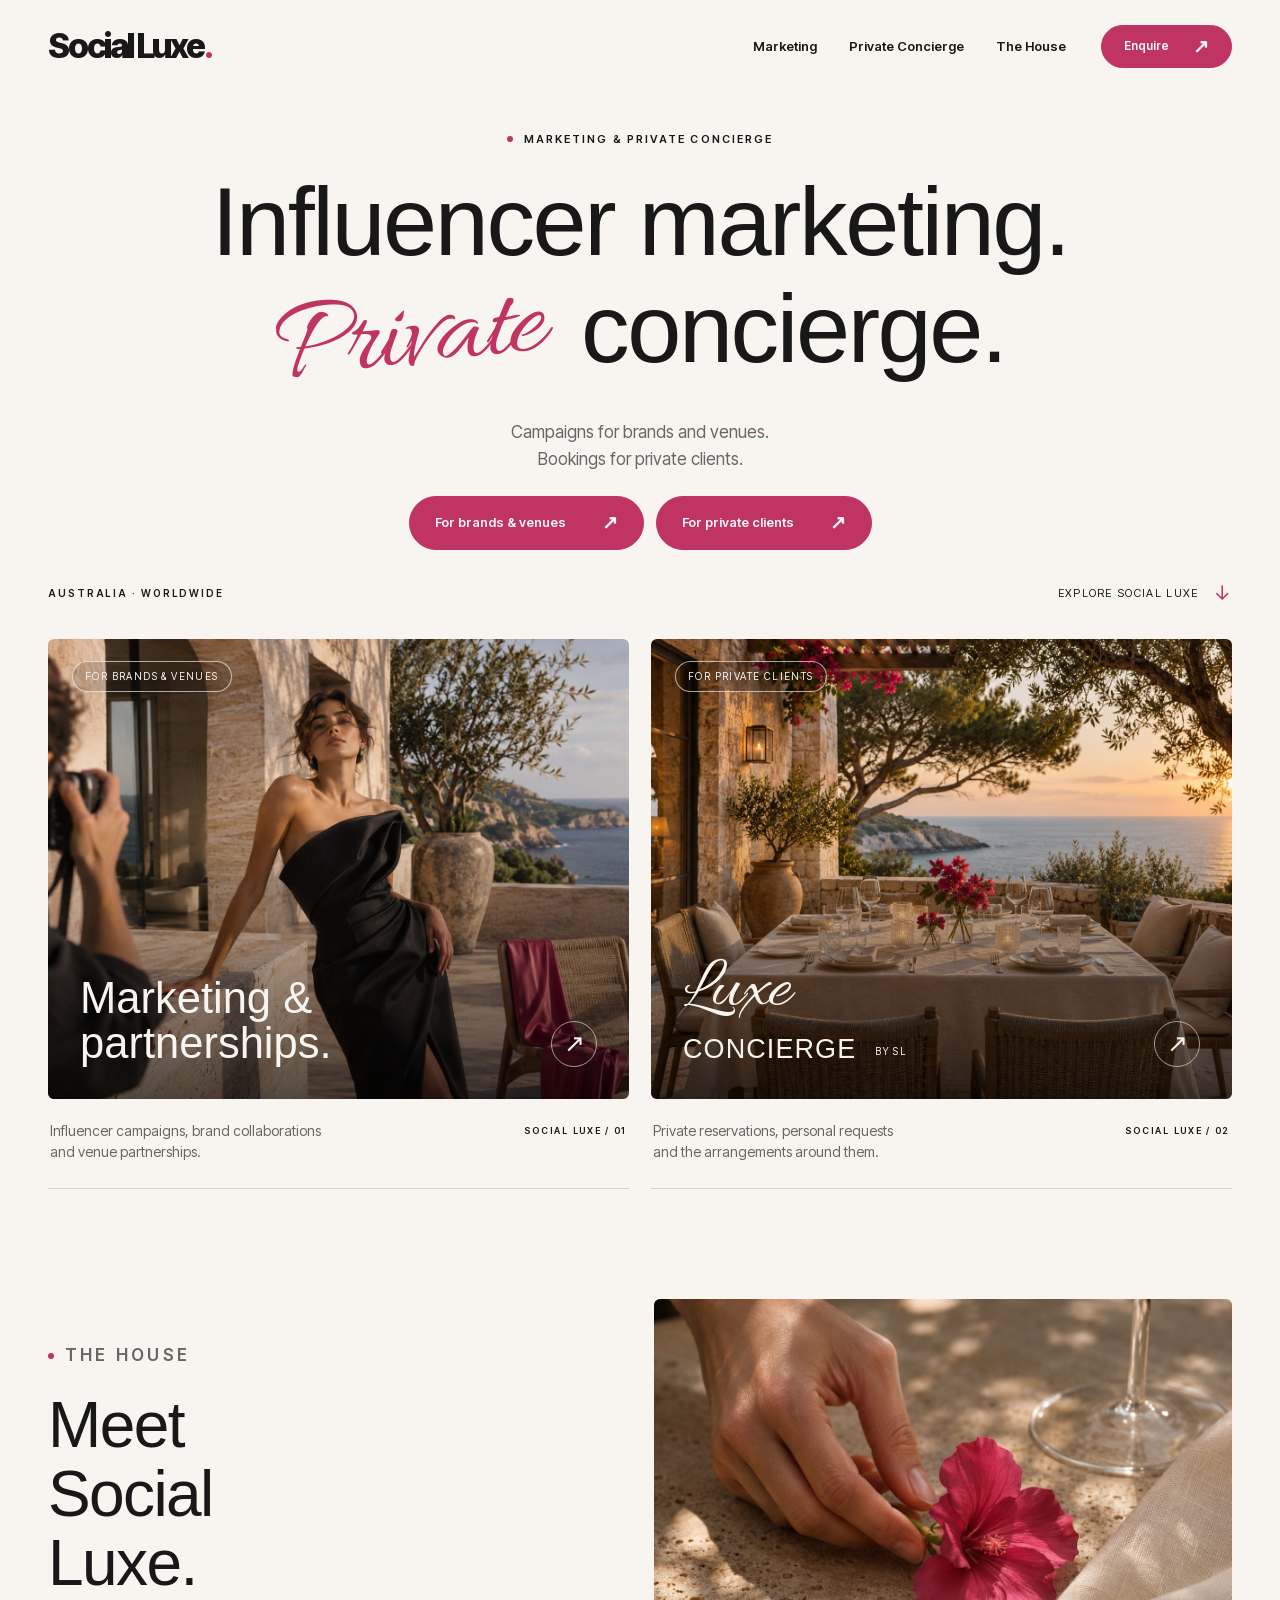
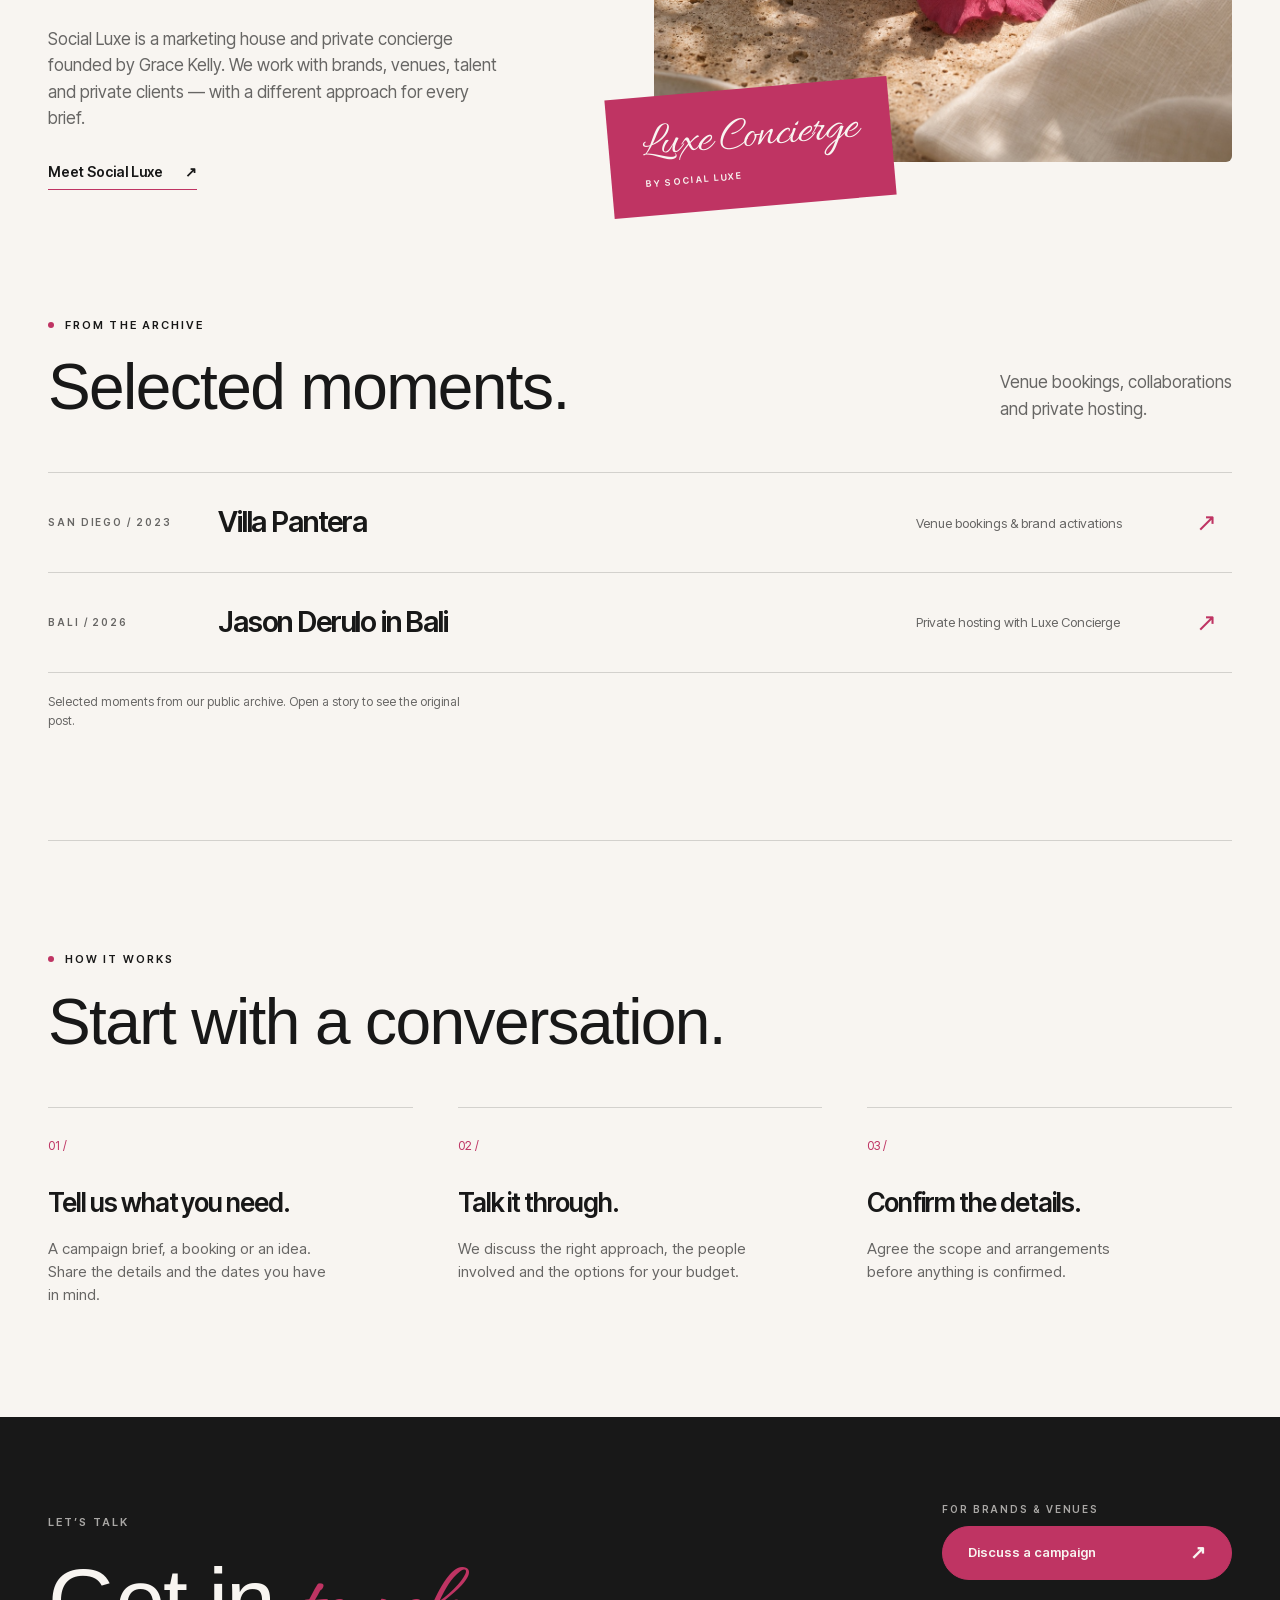
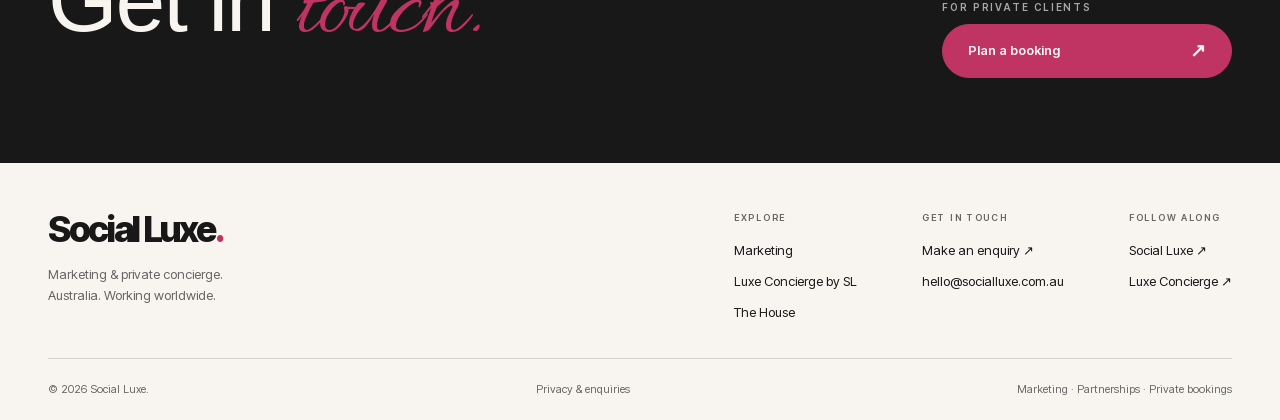
==== public/index.html @ 2615e61e "Build Social Luxe marketing and private concierge website" ====
<!doctype html>
<html lang="en"><head><meta charset="utf-8"><meta name="viewport" content="width=device-width,initial-scale=1">
<title>Social Luxe — Marketing & Private Concierge</title><meta name="description" content="Influencer marketing for brands and venues. Private bookings and personal requests with Luxe Concierge by SL.">
<meta name="robots" content="noindex,nofollow"><meta name="theme-color" content="#f8f5f1">
<meta property="og:title" content="Social Luxe — Marketing & Private Concierge"><meta property="og:description" content="Influencer marketing for brands and venues. Private bookings and personal requests with Luxe Concierge by SL."><meta property="og:type" content="website">
<link rel="icon" href="/assets/favicon.svg" type="image/svg+xml">
<link rel="preload" href="/assets/fonts/anton.woff2" as="font" type="font/woff2" crossorigin>
<link rel="preload" href="/assets/fonts/inter-tight.woff2" as="font" type="font/woff2" crossorigin>
<link rel="stylesheet" href="/styles.css"><script src="/app.js" defer></script></head>
<body class=""><a class="skip-link" href="#main">Skip to content</a>
    <header class="site-header"><div class="shell header-inner">
      <a class="brand" href="/" aria-label="Social Luxe home">Social Luxe<span class="brand-period">.</span></a>
      <nav class="desktop-nav" aria-label="Main navigation"><a class="nav-link" href="/marketing/">Marketing</a><a class="nav-link" href="/concierge/">Private Concierge</a><a class="nav-link" href="/the-house/">The House</a></nav>
      <a class="button header-action" href="/enquire/">Enquire<span class="arrow" aria-hidden="true">↗</span></a>
      <button class="menu-toggle" aria-label="Open menu" aria-controls="mobile-menu" aria-expanded="false"><span></span><span></span></button>
    </div></header>
    <div class="mobile-menu" id="mobile-menu" hidden><nav aria-label="Mobile navigation"><a class="mobile-link" href="/marketing/">Marketing</a><a class="mobile-link" href="/concierge/">Private Concierge</a><a class="mobile-link" href="/the-house/">The House</a><a class="button " href="/enquire/">Get in touch<span class="arrow" aria-hidden="true">↗</span></a></nav><p><a href="mailto:hello@socialluxe.com.au">hello@socialluxe.com.au</a></p></div><main id="main">
<section class="home-hero shell">
  <p class="eyebrow with-dot hero-enter">Marketing &amp; private concierge</p>
  <h1 class="display hero-enter"><span>Influencer marketing.</span><span><span class="script hero-script">Private</span> concierge.</span></h1>
  <p class="hero-copy hero-enter">Campaigns for brands and venues.<br>Bookings for private clients.</p>
  <div class="hero-actions hero-enter"><a class="button " href="/marketing/">For brands & venues<span class="arrow" aria-hidden="true">↗</span></a><a class="button " href="/concierge/">For private clients<span class="arrow" aria-hidden="true">↗</span></a></div>
  <div class="hero-bottom"><p class="eyebrow">Australia · Worldwide</p><a class="scroll-link" href="#our-world">Explore Social Luxe <span aria-hidden="true">↓</span></a></div>
</section>
<section class="shell service-grid" id="our-world" aria-label="Our two services">
  <article class="service-panel reveal"><a href="/marketing/" class="photo" style="display:block" aria-label="Explore marketing and partnerships">
    <img src="/assets/marketing.jpg" alt="Editorial fashion shoot with a photographer at a coastal venue" width="1536" height="1024" fetchpriority="high">
    <span class="photo-label">For brands &amp; venues</span>
    <div class="photo-caption"><h2>Marketing &amp;<br>partnerships.</h2><span class="circle-arrow" aria-hidden="true">↗</span></div>
  </a><div class="panel-info"><p>Influencer campaigns, brand collaborations<br>and venue partnerships.</p><span class="eyebrow">Social Luxe / 01</span></div></article>
  <article class="service-panel reveal delay-1"><a href="/concierge/" class="photo" style="display:block" aria-label="Explore Luxe Concierge by SL">
    <img src="/assets/concierge.jpg" alt="A private dining table overlooking the sea at sunset" width="1536" height="1024" fetchpriority="high">
    <span class="photo-label">For private clients</span>
    <div class="photo-caption"><h2 class="concierge-wordmark"><span class="script">Luxe</span><span class="wordmark-bottom">CONCIERGE <span class="by-sl">BY SL</span></span></h2><span class="circle-arrow" aria-hidden="true">↗</span></div>
  </a><div class="panel-info"><p>Private reservations, personal requests<br>and the arrangements around them.</p><span class="eyebrow">Social Luxe / 02</span></div></article>
</section>
<section class="section shell intro-grid">
  <div class="intro-copy reveal"><p class="eyebrow with-dot">The house</p><h2 class="section-title">Meet<br>Social Luxe.</h2><p>Social Luxe is a marketing house and private concierge founded by Grace Kelly. We work with brands, venues, talent and private clients — with a different approach for every brief.</p><a class="text-link" href="/the-house/">Meet Social Luxe <span aria-hidden="true">↗</span></a></div>
  <div class="detail-composition reveal delay-1"><div class="photo"><img src="/assets/detail.jpg" alt="A raspberry flower being placed on an ivory table setting" width="1254" height="1254" loading="lazy"></div><div class="detail-note" aria-label="Luxe Concierge by SL"><span class="script">Luxe Concierge</span><span class="eyebrow">by Social Luxe</span></div></div>
</section>
<section class="section shell" style="padding-top:0"><div class="section-head reveal"><div><p class="eyebrow with-dot">From the archive</p><h2 class="section-title">Selected moments.</h2></div><p>Venue bookings, collaborations<br>and private hosting.</p></div><div class="reveal"><div class="archive">
      <a class="archive-item" href="https://www.linkedin.com/posts/social-luxe_sandiego-california-locationbookings-activity-7056707686544912384-Ndfm" target="_blank" rel="noopener noreferrer"><span class="eyebrow">San Diego / 2023</span><h3>Villa Pantera</h3><span class="caption">Venue bookings &amp; brand activations</span><span class="arrow" aria-hidden="true">↗</span></a>
      <a class="archive-item" href="https://www.instagram.com/social_luxe/p/DdlFEnvEw7c/" target="_blank" rel="noopener noreferrer"><span class="eyebrow">Bali / 2026</span><h3>Jason Derulo in Bali</h3><span class="caption">Private hosting with Luxe Concierge</span><span class="arrow" aria-hidden="true">↗</span></a>
    </div><p class="archive-note">Selected moments from our public archive. Open a story to see the original post.</p></div></section>
<section class="section shell" style="border-top:1px solid var(--line)"><div class="section-head reveal"><div><p class="eyebrow with-dot">How it works</p><h2 class="section-title">Start with a conversation.</h2></div></div><div class="process-grid">
      <div class="process-item reveal"><span class="number">01 /</span><h3>Tell us what you need.</h3><p>A campaign brief, a booking or an idea. Share the details and the dates you have in mind.</p></div>
      <div class="process-item reveal delay-1"><span class="number">02 /</span><h3>Talk it through.</h3><p>We discuss the right approach, the people involved and the options for your budget.</p></div>
      <div class="process-item reveal delay-2"><span class="number">03 /</span><h3>Confirm the details.</h3><p>Agree the scope and arrangements before anything is confirmed.</p></div>
    </div></section>
<section class="contact-band"><div class="shell contact-band-inner">
      <div class="reveal"><p class="eyebrow">Let’s talk</p><h2>Get in <span class="script">touch.</span></h2></div>
      <div class="contact-options reveal"><div class="contact-option"><p class="eyebrow">For brands &amp; venues</p><a class="button " href="/enquire/?service=marketing">Discuss a campaign<span class="arrow" aria-hidden="true">↗</span></a></div><div class="contact-option"><p class="eyebrow">For private clients</p><a class="button " href="/enquire/?service=concierge">Plan a booking<span class="arrow" aria-hidden="true">↗</span></a></div></div>
    </div></section>
</main><footer class="site-footer"><div class="shell">
      <div class="footer-top"><div><a class="brand" href="/">Social Luxe<span class="brand-period">.</span></a><p class="footer-description">Marketing &amp; private concierge.<br>Australia. Working worldwide.</p></div>
      <div class="footer-nav">
        <div class="footer-column"><span class="eyebrow">Explore</span><a href="/marketing/">Marketing</a><a href="/concierge/">Luxe Concierge by SL</a><a href="/the-house/">The House</a></div>
        <div class="footer-column"><span class="eyebrow">Get in touch</span><a href="/enquire/">Make an enquiry ↗</a><a href="mailto:hello@socialluxe.com.au">hello@socialluxe.com.au</a></div>
        <div class="footer-column"><span class="eyebrow">Follow along</span><a href="https://www.instagram.com/social_luxe/" target="_blank" rel="noopener noreferrer">Social Luxe ↗</a><a href="https://www.instagram.com/luxeconciergebysl/" target="_blank" rel="noopener noreferrer">Luxe Concierge ↗</a></div>
      </div></div><div class="footer-bottom"><span>© 2026 Social Luxe.</span><a href="/privacy/">Privacy &amp; enquiries</a><span>Marketing · Partnerships · Private bookings</span></div>
    </div></footer></body></html>
---- styles.css ----
@font-face{font-family:Anton;src:url('/assets/fonts/anton.woff2') format('woff2');font-weight:400;font-display:swap}
@font-face{font-family:Allura;src:url('/assets/fonts/allura.woff2') format('woff2');font-weight:400;font-display:swap}
@font-face{font-family:'Inter Tight';src:url('/assets/fonts/inter-tight.woff2') format('woff2');font-weight:400 900;font-display:swap}
:root{--paper:#f8f5f1;--ink:#181818;--pink:#bf3463;--line:rgba(24,24,24,.16);--muted:rgba(24,24,24,.65);--ease:cubic-bezier(.22,1,.36,1);--shell:min(1320px,calc(100% - 96px))}
*{box-sizing:border-box}html{scroll-behavior:smooth;scroll-padding-top:110px}body{margin:0;background:var(--paper);color:var(--ink);font-family:'Inter Tight',Arial,sans-serif;-webkit-font-smoothing:antialiased;font-size:16px;line-height:1.55}body.menu-open{overflow:hidden}a{color:inherit;text-decoration:none}button,input,select,textarea{font:inherit}button,a,input,select,textarea{-webkit-tap-highlight-color:transparent}button{cursor:pointer;color:inherit}button,a{touch-action:manipulation}button:focus-visible,a:focus-visible,input:focus-visible,select:focus-visible,textarea:focus-visible,summary:focus-visible{outline:2px solid var(--pink);outline-offset:6px}::selection{background:var(--pink);color:var(--paper)}img{display:block;width:100%;height:auto}p,h1,h2,h3,figure{margin:0}h1,h2,h3{font-weight:400}p{max-width:60ch}a.inline-link{text-decoration:underline;text-underline-offset:4px}main{min-height:60vh}.shell{width:var(--shell);margin-inline:auto}.section{padding-block:110px}.eyebrow{font-size:11px;line-height:1.5;letter-spacing:.19em;font-weight:600;text-transform:uppercase}.eyebrow.with-dot{display:flex;align-items:center;gap:11px}.with-dot:before{content:"";width:6px;height:6px;flex:0 0 6px;border-radius:50%;background:var(--pink)}.muted{color:var(--muted)}.pink{color:var(--pink)}.script{font-family:Allura,cursive;font-weight:400;letter-spacing:-.035em;text-transform:none;line-height:1}.display{font-family:Anton,'Arial Narrow',sans-serif;font-weight:400;letter-spacing:-.025em;line-height:1.06}.section-title{font-family:Anton,'Arial Narrow',sans-serif;font-size:clamp(42px,5vw,76px);line-height:1.08;letter-spacing:-.025em}.body-large{font-size:clamp(19px,1.7vw,25px);line-height:1.45}.sr-only{position:absolute;width:1px;height:1px;padding:0;margin:-1px;overflow:hidden;clip:rect(0,0,0,0);white-space:nowrap;border:0}.skip-link{position:fixed;z-index:200;left:16px;top:-80px;background:var(--pink);color:var(--paper);padding:14px 20px}.skip-link:focus{top:12px}
.site-header{position:sticky;top:0;z-index:50;background:rgba(248,245,241,.96);border-bottom:1px solid transparent;transition:border-color .25s,background .25s;backdrop-filter:blur(16px)}.site-header.scrolled{border-color:var(--line)}.header-inner{height:92px;display:flex;align-items:center;justify-content:space-between;gap:35px}.brand{font-size:34px;line-height:1;letter-spacing:-.065em;font-weight:800;white-space:nowrap}.brand-period{color:var(--pink)}.desktop-nav{display:flex;align-items:center;gap:32px;margin-left:auto}.nav-link{font-size:13px;font-weight:600;padding-block:12px;position:relative}.nav-link:after{content:"";position:absolute;bottom:5px;left:0;width:100%;height:1px;background:var(--pink);transform:scaleX(0);transform-origin:left;transition:transform .3s var(--ease)}.nav-link:hover:after,.nav-link[aria-current="page"]:after{transform:scaleX(1)}.header-action{font-size:12px!important;min-height:42px!important;padding:11px 22px!important;gap:24px!important}.button{display:inline-flex;align-items:center;justify-content:space-between;gap:36px;min-height:54px;padding:16px 25px;border:1px solid var(--pink);border-radius:100px;background:var(--pink);color:var(--paper);font-size:13px;font-weight:600;line-height:1.2;transition:transform .25s var(--ease),background .25s,box-shadow .25s;text-align:left}.button:hover{background:var(--ink);border-color:var(--ink);transform:translateY(-2px)}.button .arrow{font-size:19px;transition:transform .25s var(--ease);line-height:1}.button:hover .arrow{transform:translate(2px,-2px)}.button-outline{border-color:var(--line);background:transparent;color:var(--ink)}.button-outline:hover{background:var(--ink);color:var(--paper)}.text-link{display:inline-flex;align-items:center;gap:22px;font-size:14px;font-weight:600;padding-bottom:6px;border-bottom:1px solid var(--pink);transition:gap .25s var(--ease),color .25s}.text-link:hover{gap:30px;color:var(--pink)}.menu-toggle{display:none;background:none;border:0;min-height:44px;min-width:44px;align-items:center;justify-content:center;flex-direction:column;gap:5px}.menu-toggle span{width:21px;height:1px;background:currentColor;transition:transform .25s}.menu-toggle[aria-expanded="true"] span:first-child{transform:translateY(3px) rotate(45deg)}.menu-toggle[aria-expanded="true"] span:last-child{transform:translateY(-3px) rotate(-45deg)}.mobile-menu{position:fixed;inset:76px 0 0;z-index:45;background:var(--paper);padding:45px 28px;overflow:auto}.mobile-menu[hidden]{display:none}.mobile-menu nav{display:flex;flex-direction:column;gap:24px}.mobile-menu .mobile-link{font-family:Anton,sans-serif;font-size:40px;line-height:1.1}.mobile-menu .button{margin-top:20px}.mobile-menu p{font-size:14px;margin-top:40px}
.home-hero{padding:64px 0 56px;text-align:center;position:relative}.home-hero .eyebrow{justify-content:center;margin-bottom:30px}.home-hero h1{font-size:clamp(52px,7.6vw,112px);line-height:1.1;letter-spacing:-.025em}.home-hero h1>span{display:block}.home-hero .hero-script{font-size:1.23em;color:var(--pink);display:inline-block;transform:rotate(-6deg);margin-right:.12em}.hero-copy{font-size:17px;line-height:1.6;margin:24px auto 28px;color:var(--muted)}.hero-actions{display:flex;justify-content:center;gap:12px}.hero-actions .button{min-width:210px}.hero-bottom{display:flex;justify-content:space-between;align-items:center;margin-top:46px}.hero-bottom .eyebrow{margin:0;font-size:10px}.scroll-link{display:flex;gap:14px;align-items:center;font-size:11px;letter-spacing:.12em;text-transform:uppercase}.scroll-link span{color:var(--pink);font-size:20px}
.service-grid{display:grid;grid-template-columns:1fr 1fr;gap:22px}.service-panel .photo{height:460px;position:relative;overflow:hidden;border-radius:6px}.photo img{width:100%;height:100%;object-fit:cover;transition:transform 1.15s var(--ease)}.photo:hover img{transform:scale(1.035)}.service-panel .photo:after{content:"";position:absolute;inset:40% 0 0;background:linear-gradient(transparent,rgba(0,0,0,.63));pointer-events:none}.photo-label{position:absolute;z-index:1;top:22px;left:24px;border:1px solid rgba(248,245,241,.65);border-radius:30px;padding:7px 12px;color:var(--paper);font-size:10px;letter-spacing:.14em;text-transform:uppercase;background:rgba(24,24,24,.15)}.photo-caption{position:absolute;z-index:2;bottom:32px;left:32px;right:32px;color:var(--paper);display:flex;justify-content:space-between;align-items:end;gap:10px}.photo-caption h2{font-size:clamp(32px,3.4vw,54px);line-height:1.04;font-family:Anton,sans-serif}.circle-arrow{border:1px solid rgba(248,245,241,.6);width:46px;height:46px;border-radius:50%;display:flex;align-items:center;justify-content:center;font-size:25px;flex:0 0 46px;transition:background .3s,border-color .3s}.service-panel:hover .circle-arrow{background:var(--pink);border-color:var(--pink)}.concierge-wordmark .script{font-size:72px;display:block;margin-bottom:-6px}.concierge-wordmark .wordmark-bottom{font-family:Anton,sans-serif;font-size:27px;letter-spacing:.04em;line-height:1.1}.by-sl{font-family:'Inter Tight',sans-serif;letter-spacing:.12em;font-size:10px;margin-left:10px;vertical-align:middle}.panel-info{padding:21px 2px 25px;display:flex;justify-content:space-between;gap:20px;border-bottom:1px solid var(--line);align-items:start}.panel-info p{font-size:14px;max-width:34ch;color:var(--muted)}.panel-info .eyebrow{font-size:9px;white-space:nowrap;padding-top:4px}
.section-head{display:flex;justify-content:space-between;gap:50px;align-items:end;margin-bottom:50px}.section-head .eyebrow{margin-bottom:20px}.section-head>p{font-size:17px;max-width:34ch;color:var(--muted)}.intro-grid{display:grid;grid-template-columns:.85fr 1.15fr;gap:100px;align-items:center}.intro-copy .eyebrow{margin-bottom:22px}.intro-copy .section-title{max-width:9ch}.intro-copy p{margin-top:28px;color:var(--muted);font-size:17px}.intro-copy .text-link{margin-top:30px}.detail-composition{position:relative;padding:0 0 45px 45px}.detail-composition .photo{aspect-ratio:1.25;border-radius:6px;overflow:hidden}.detail-note{position:absolute;left:0;bottom:0;background:var(--pink);color:var(--paper);padding:25px 34px;min-width:215px;transform:rotate(-5deg)}.detail-note .script{font-size:47px;display:block}.detail-note .eyebrow{display:block;font-size:9px;margin-top:8px}
.offerings{border-top:1px solid var(--line)}.offering{display:grid;grid-template-columns:50px 1fr 1fr;gap:25px;align-items:start;padding:28px 0;border-bottom:1px solid var(--line)}.offering .number{font-size:12px;color:var(--pink);padding-top:7px}.offering h3{font-size:29px;font-weight:600;letter-spacing:-.045em;line-height:1.25}.offering p{color:var(--muted);font-size:15px}.process-grid{display:grid;grid-template-columns:repeat(3,1fr);gap:45px}.process-item{padding-top:24px;border-top:1px solid var(--line)}.process-item .number{font-size:12px;color:var(--pink)}.process-item h3{margin:26px 0 14px;font-size:26px;font-weight:600;letter-spacing:-.04em}.process-item p{font-size:15px;color:var(--muted);max-width:32ch}
.archive{border-top:1px solid var(--line)}.archive-item{display:grid;grid-template-columns:140px 1fr 250px 36px;align-items:center;gap:30px;border-bottom:1px solid var(--line);padding:27px 0}.archive-item .eyebrow{font-size:10px;color:var(--muted)}.archive-item h3{font-size:29px;font-weight:600;letter-spacing:-.04em}.archive-item .caption{font-size:13px;color:var(--muted)}.archive-item .arrow{font-size:25px;color:var(--pink);transition:transform .3s}.archive-item:hover .arrow{transform:translate(3px,-3px)}.archive-item:hover h3{color:var(--pink)}.archive-note{font-size:12px;color:var(--muted);margin-top:20px}
.contact-band{background:var(--ink);color:var(--paper);padding:85px 0}.contact-band .eyebrow{color:var(--paper);opacity:.65;margin-bottom:22px}.contact-band h2{font-size:clamp(50px,7vw,104px);line-height:1.05;font-family:Anton,sans-serif;letter-spacing:-.025em}.contact-band h2 .script{font-size:1.17em;color:var(--pink)}.contact-band-inner{display:flex;justify-content:space-between;gap:60px;align-items:center}.contact-options{display:flex;flex-direction:column;gap:20px;min-width:290px}.contact-option .eyebrow{font-size:10px;margin-bottom:9px}.contact-option .button{width:100%}.contact-band .button:hover{background:var(--paper);border-color:var(--paper);color:var(--ink)}.footer-top{padding:48px 0 35px;display:flex;justify-content:space-between;gap:50px;align-items:start}.footer-top .brand{font-size:36px}.footer-description{font-size:13px;color:var(--muted);margin-top:16px}.footer-nav{display:flex;gap:65px}.footer-column{display:flex;flex-direction:column;gap:11px;font-size:13px}.footer-column a:hover{color:var(--pink)}.footer-column .eyebrow{margin-bottom:5px;font-size:9px;color:var(--muted)}.footer-bottom{display:flex;justify-content:space-between;gap:20px;padding:22px 0;border-top:1px solid var(--line);font-size:11px;color:var(--muted)}.footer-bottom a:hover{color:var(--pink)}
.page-intro{padding:76px 0 64px}.page-intro .eyebrow{margin-bottom:26px}.page-intro h1{font-size:clamp(62px,8.5vw,122px);max-width:11ch}.page-intro .script{color:var(--pink);font-size:1.15em}.page-intro-grid{display:grid;grid-template-columns:1.15fr .85fr;gap:70px;align-items:end}.page-intro-grid .body-large{font-size:22px;max-width:29ch;margin-bottom:25px}.full-photo{height:560px;overflow:hidden;border-radius:6px}.full-photo img{object-position:center}.page-faq{display:grid;grid-template-columns:.8fr 1.2fr;gap:100px}.page-faq .eyebrow{margin-bottom:24px}details{border-bottom:1px solid var(--line)}details:first-child{border-top:1px solid var(--line)}summary{list-style:none;cursor:pointer;display:flex;align-items:center;justify-content:space-between;gap:25px;padding:23px 0;font-size:19px;font-weight:600}summary::-webkit-details-marker{display:none}summary:after{content:"+";color:var(--pink);font-size:26px;font-weight:400}details[open] summary:after{content:"−"}details p{padding:0 30px 23px 0;font-size:15px;color:var(--muted)}
.concierge-page .site-header{background:var(--ink);color:var(--paper)}.concierge-page .site-header.scrolled{border-color:rgba(248,245,241,.16)}.concierge-page .mobile-menu{background:var(--ink);color:var(--paper)}.concierge-hero{position:relative;min-height:680px;display:flex;align-items:center;justify-content:center;color:var(--paper);text-align:center;overflow:hidden;background:var(--ink)}.concierge-hero>img{position:absolute;inset:0;height:100%;object-fit:cover;object-position:center 55%}.concierge-hero:after{content:"";position:absolute;inset:0;background:rgba(24,24,24,.42)}.concierge-hero-inner{position:relative;z-index:1;padding:50px 20px 70px}.concierge-hero .eyebrow{margin-bottom:35px}.concierge-hero h1 .script{font-size:clamp(120px,16vw,225px);display:block;margin-bottom:-22px}.concierge-hero h1 .concierge-title{font-family:Anton,sans-serif;font-size:clamp(45px,6.7vw,94px);letter-spacing:.035em;line-height:1}.concierge-hero h1 .by-line{display:block;font-family:'Inter Tight',sans-serif;letter-spacing:.3em;font-size:13px;margin-top:20px}.concierge-hero p{margin:30px auto 27px;font-size:17px}.concierge-intro{display:grid;grid-template-columns:.8fr 1.2fr;gap:100px}.concierge-intro .section-title{max-width:11ch}.concierge-intro .eyebrow{margin-bottom:20px}.concierge-intro .body-large{max-width:35ch}.concierge-intro .text-link{margin-top:28px}.concierge-services{display:grid;grid-template-columns:1fr 1fr;gap:0 50px;margin-top:45px}.concierge-services h3{font-size:24px;font-weight:600;letter-spacing:-.04em;margin-bottom:10px}.concierge-services p{font-size:14px;color:var(--muted);max-width:30ch}.concierge-services>div{padding:25px 0;border-top:1px solid var(--line)}.image-pair{display:grid;grid-template-columns:1.25fr .75fr;gap:24px;align-items:center}.image-pair .photo{height:530px;overflow:hidden;border-radius:6px}.image-pair .photo:last-child{height:390px}
.house-intro{max-width:920px}.house-intro h1{max-width:18ch}.house-intro .body-large{margin-top:32px;max-width:39ch}.founder-layout{display:grid;grid-template-columns:.85fr 1.15fr;gap:100px;align-items:center}.founder-card{padding:65px 35px 40px;background:var(--pink);color:var(--paper);min-height:380px;display:flex;flex-direction:column;justify-content:center;align-items:center}.founder-card .script{font-size:clamp(58px,6vw,95px);transform:rotate(-7deg);white-space:nowrap}.founder-card .eyebrow{margin-top:30px}.founder-story p{font-size:18px;color:var(--muted);margin-bottom:22px}.founder-story .section-title{margin-bottom:25px;font-size:50px}
.enquiry-layout{display:grid;grid-template-columns:.85fr 1.15fr;gap:100px;align-items:start;padding:70px 0 110px}.enquiry-intro{position:sticky;top:145px}.enquiry-intro .eyebrow{margin-bottom:25px}.enquiry-intro h1{font-size:clamp(60px,6.5vw,96px);line-height:1.1}.enquiry-intro h1 .script{display:block;color:var(--pink);font-size:1.35em}.enquiry-intro p{margin-top:25px;font-size:17px;max-width:30ch;color:var(--muted)}.contact-email{font-size:18px;display:inline-block;border-bottom:1px solid var(--pink);padding-bottom:5px;margin-top:30px}.form-intro{font-size:12px;color:var(--muted);margin:0 0 20px}fieldset{border:0;padding:0;margin:0;min-width:0}.service-choice{display:grid;grid-template-columns:1fr 1fr;gap:12px;margin-bottom:32px}.service-choice label{position:relative;display:flex;align-items:center;justify-content:center;min-height:62px;border:1px solid var(--line);padding:14px 15px;cursor:pointer;border-radius:5px;font-weight:600;font-size:14px;transition:background .2s,border .2s}.service-choice input{position:absolute;opacity:0;width:1px;height:1px}.service-choice label:has(input:checked){background:var(--pink);color:var(--paper);border-color:var(--pink)}.service-choice label:has(input:focus-visible){outline:2px solid var(--pink);outline-offset:4px}.field-grid{display:grid;grid-template-columns:1fr 1fr;gap:22px 20px}.field{display:flex;flex-direction:column;gap:8px;font-size:12px;font-weight:600}.field.full{grid-column:1/-1}.field input,.field select,.field textarea{width:100%;padding:14px 0;background:transparent;color:var(--ink);border:0;border-bottom:1px solid var(--line);border-radius:0;font-size:16px;font-weight:400;min-height:48px}.field input::placeholder,.field textarea::placeholder{color:rgba(24,24,24,.45)}.field textarea{resize:vertical;min-height:110px}.field option{background:var(--paper)}.form-actions{display:flex;gap:20px;align-items:center;margin-top:30px}.form-actions .button{flex:0 0 auto}.form-actions p{font-size:11px;color:var(--muted);max-width:28ch}.draft-panel{margin-top:24px;border-top:1px solid var(--line);padding-top:24px}.draft-panel[hidden]{display:none}.draft-panel h2{font-size:22px;font-weight:600;margin-bottom:12px}.draft-panel p{font-size:14px;color:var(--muted);margin-bottom:18px}.draft-panel textarea{width:100%;min-height:200px;border:1px solid var(--line);background:transparent;padding:16px;font-size:13px;resize:vertical;margin-bottom:15px}.draft-buttons{display:flex;gap:12px;flex-wrap:wrap}.form-status{font-size:13px;margin-top:12px;color:var(--pink)}.privacy-copy{max-width:780px;padding:70px 0 100px}.privacy-copy h1{font-size:60px;margin-bottom:40px}.privacy-copy h2{font-size:25px;font-weight:600;margin:30px 0 12px}.privacy-copy p{color:var(--muted)}
.reveal-ready .reveal{opacity:0;transform:translateY(22px);transition:opacity .8s var(--ease),transform .8s var(--ease)}.reveal-ready .reveal.is-visible{opacity:1;transform:none}.reveal.delay-1{transition-delay:.1s}.reveal.delay-2{transition-delay:.2s}.hero-enter{animation:hero-in .9s var(--ease) both}.hero-enter:nth-child(2){animation-delay:.08s}.hero-enter:nth-child(3){animation-delay:.16s}@keyframes hero-in{from{opacity:0;transform:translateY(18px)}to{opacity:1;transform:none}}
@media(min-width:1600px){.home-hero{padding-top:85px;padding-bottom:70px}.service-panel .photo{height:510px}}
@media(max-width:1050px){:root{--shell:calc(100% - 56px)}.header-inner{gap:22px}.desktop-nav{gap:22px}.brand{font-size:30px}.home-hero h1{font-size:8.4vw}.service-panel .photo{height:380px}.photo-caption{left:24px;right:24px;bottom:25px}.intro-grid,.page-faq,.concierge-intro,.founder-layout,.enquiry-layout{gap:50px}.section{padding-block:85px}.archive-item{grid-template-columns:100px 1fr 185px 25px;gap:20px}.contact-band-inner{gap:40px}.footer-nav{gap:35px}.concierge-hero{min-height:610px}.enquiry-layout{grid-template-columns:.8fr 1.2fr}.enquiry-intro h1{font-size:67px}.offering{grid-template-columns:30px 1fr 1fr;gap:20px}.page-intro-grid{gap:40px}.full-photo{height:460px}}
@media(max-width:760px){:root{--shell:calc(100% - 40px)}.header-inner{height:76px;gap:15px}.brand{font-size:30px}.desktop-nav{display:none}.header-action{margin-left:auto;min-height:38px!important;font-size:11px!important;padding:11px 18px!important;gap:16px!important}.menu-toggle{display:flex}.home-hero{padding:42px 0 32px}.home-hero .eyebrow{font-size:9px;margin-bottom:25px}.home-hero h1{font-size:clamp(36px,8.5vw,64px)}.hero-copy{font-size:15px;max-width:33ch;margin:22px auto 24px}.hero-actions{gap:9px}.hero-actions .button{min-width:0;gap:13px;font-size:11px;padding:14px 18px;min-height:49px}.hero-bottom{margin-top:33px}.hero-bottom .eyebrow{font-size:8px}.scroll-link{font-size:9px;gap:9px}.service-grid{gap:28px;grid-template-columns:1fr}.service-panel .photo{height:430px}.photo-caption h2{font-size:42px}.service-panel .photo-label{font-size:9px}.panel-info{padding:17px 0 20px}.panel-info p{font-size:13px}.panel-info .eyebrow{font-size:8px}.intro-grid,.concierge-intro,.founder-layout,.page-faq,.page-intro-grid,.enquiry-layout{grid-template-columns:1fr;gap:42px}.section{padding-block:65px}.section-title{font-size:48px}.intro-copy .section-title{max-width:12ch}.intro-copy p{font-size:16px;max-width:40ch}.detail-composition{padding:0 0 30px 25px}.detail-note{padding:20px 26px;min-width:180px}.detail-note .script{font-size:41px}.section-head{align-items:start;flex-direction:column;gap:24px;margin-bottom:35px}.section-head>p{font-size:16px;max-width:40ch}.process-grid{grid-template-columns:1fr;gap:24px}.process-item{display:grid;grid-template-columns:35px 1fr;gap:0 14px;padding-top:24px}.process-item .number{grid-row:1/3;padding-top:5px}.process-item h3{margin:0 0 10px;font-size:25px}.process-item p{font-size:14px;max-width:40ch}.archive-item{grid-template-columns:1fr 25px;gap:8px 15px;padding:25px 0}.archive-item .eyebrow{grid-column:1}.archive-item h3{grid-column:1;font-size:27px}.archive-item .caption{grid-column:1}.archive-item .arrow{grid-column:2;grid-row:1/4}.contact-band{padding-block:60px}.contact-band-inner{flex-direction:column;align-items:stretch;gap:35px}.contact-band h2{font-size:64px;max-width:10ch}.contact-options{min-width:0;display:grid;grid-template-columns:1fr 1fr;gap:16px}.contact-option .button{padding:14px 16px;gap:12px;font-size:11px}.contact-option .eyebrow{font-size:8px}.footer-top{flex-direction:column;gap:35px;padding-top:38px}.footer-nav{width:100%;justify-content:space-between;gap:20px}.footer-bottom{flex-wrap:wrap;font-size:10px}.footer-top .brand{font-size:33px}.footer-column{font-size:12px}.page-intro{padding:45px 0 45px}.page-intro h1{font-size:66px}.page-intro-grid .body-large{font-size:19px;max-width:40ch}.full-photo{height:390px}.offering{grid-template-columns:28px 1fr;gap:12px 15px;padding:26px 0}.offering .number{grid-row:1/3}.offering h3{font-size:27px}.offering p{grid-column:2}.concierge-hero{min-height:610px}.concierge-hero-inner{padding-inline:24px}.concierge-hero .eyebrow{font-size:10px;margin-bottom:30px}.concierge-hero h1 .script{font-size:160px;margin-bottom:-8px}.concierge-hero h1 .concierge-title{font-size:57px}.concierge-hero p{font-size:15px;max-width:30ch}.concierge-intro .body-large{font-size:20px}.concierge-services{gap:0 24px;margin-top:30px}.concierge-services h3{font-size:23px}.concierge-services p{font-size:13px}.image-pair{gap:15px;grid-template-columns:1fr 1fr}.image-pair .photo{height:310px}.image-pair .photo:last-child{height:240px}.founder-card{min-height:310px}.founder-card .script{font-size:80px}.founder-story .section-title{font-size:45px}.founder-story p{font-size:16px}.enquiry-layout{padding:40px 0 70px;gap:45px}.enquiry-intro{position:static}.enquiry-intro h1{font-size:66px}.enquiry-intro h1 .script{display:inline-block;margin-left:12px}.enquiry-intro p{font-size:15px;max-width:40ch}.contact-email{font-size:17px;margin-top:20px}.form-actions{align-items:start;flex-direction:column;gap:12px}.form-actions .button{width:100%}.form-actions p{max-width:none}.service-choice label{font-size:12px;padding-inline:9px}.field-grid{gap:21px 16px}.privacy-copy{padding:45px 0 65px}.privacy-copy h1{font-size:48px}}
@media(max-width:380px){.header-action{padding:10px 14px!important}.brand{font-size:27px}.header-inner{gap:5px}.hero-actions .button{font-size:10px;padding:13px 14px}.service-panel .photo{height:365px}.contact-options{grid-template-columns:1fr}.field-grid{grid-template-columns:1fr}.enquiry-intro h1{font-size:57px}.concierge-services{grid-template-columns:1fr}.footer-nav{flex-wrap:wrap}.photo-caption h2{font-size:38px}}
.home-hero>.eyebrow{margin-inline:auto}
.founder-layout>*{min-width:0}
@media(max-width:760px){.founder-card{padding-inline:24px}.founder-card .script{font-size:clamp(54px,18vw,80px)}}
@media(min-width:761px) and (max-width:1599px){.home-hero{padding-top:38px;padding-bottom:30px}.home-hero .eyebrow{margin-bottom:20px}.home-hero .hero-bottom .eyebrow{margin-bottom:0}.hero-copy{margin-top:18px;margin-bottom:22px}.hero-bottom{margin-top:28px}}
@media(prefers-reduced-motion:reduce){html{scroll-behavior:auto}*,*:before,*:after{animation:none!important;transition:none!important}.reveal-ready .reveal{opacity:1;transform:none}.photo:hover img{transform:none}}
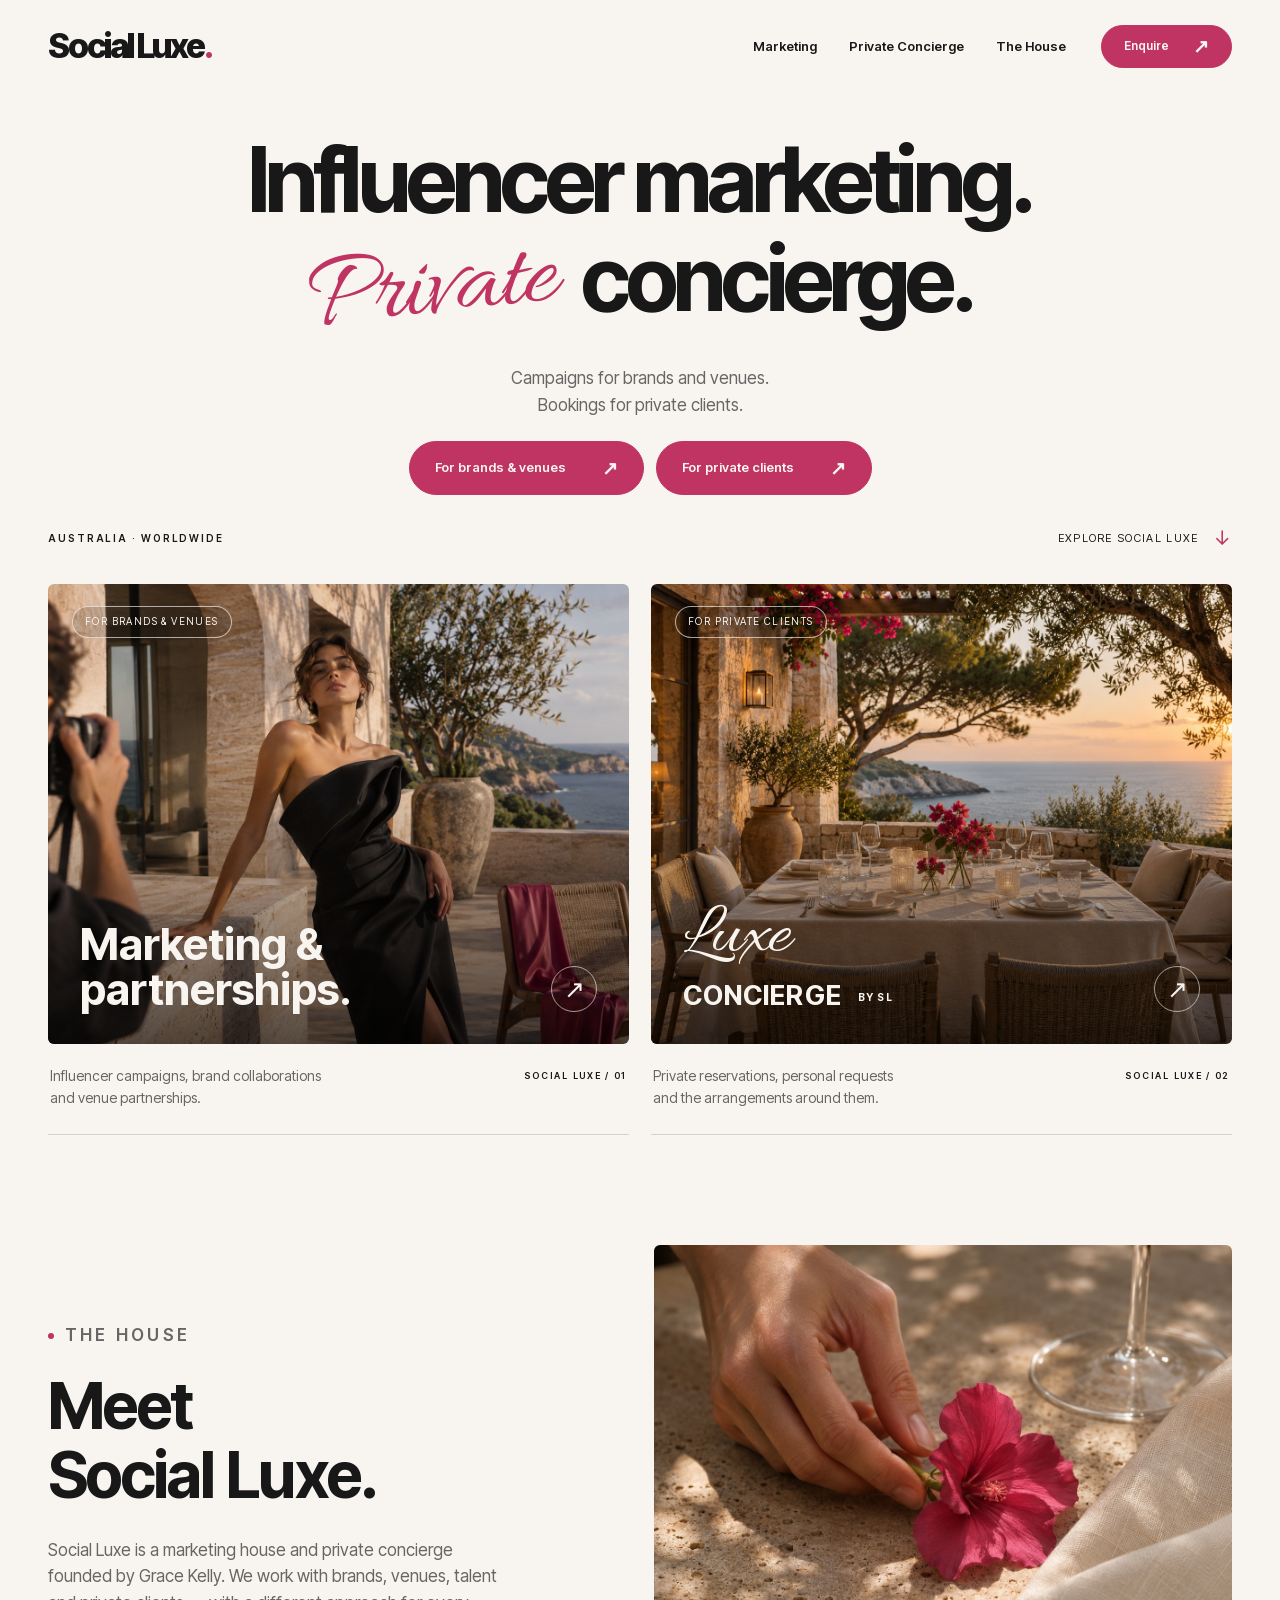
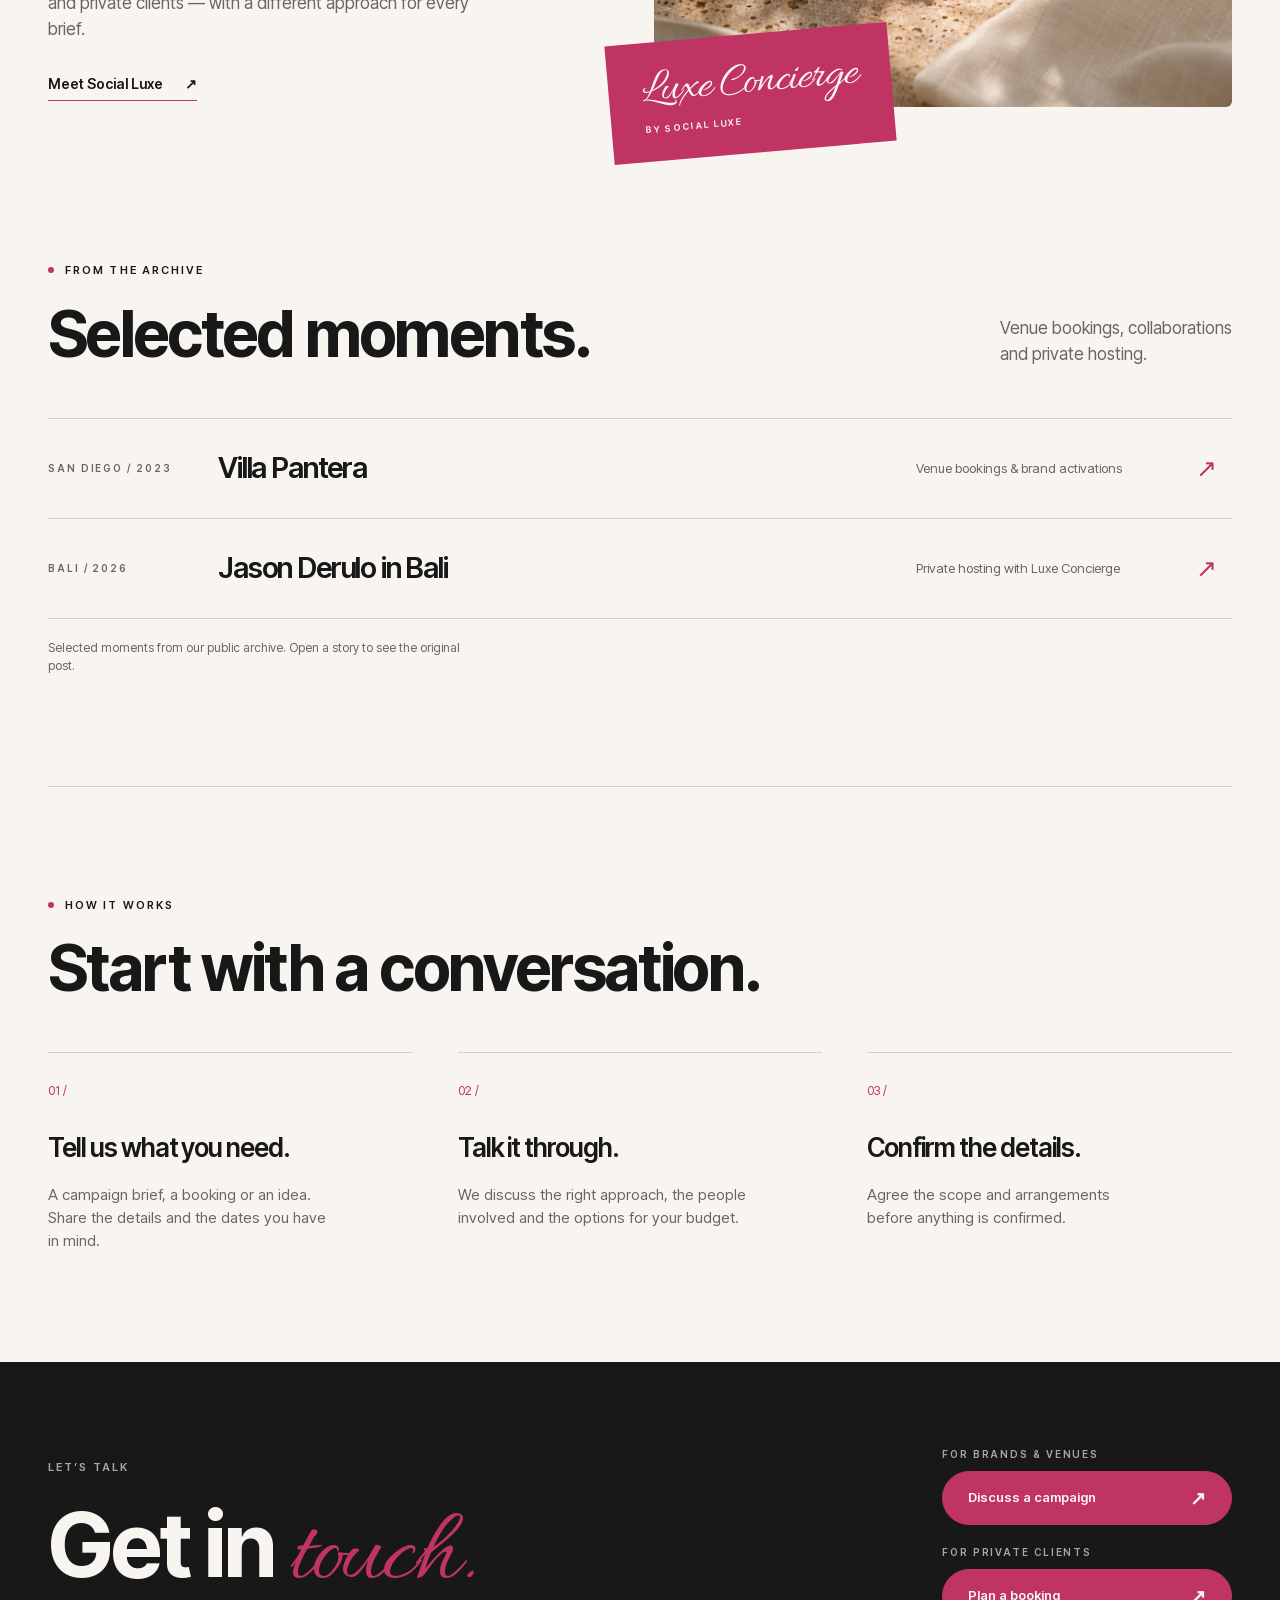
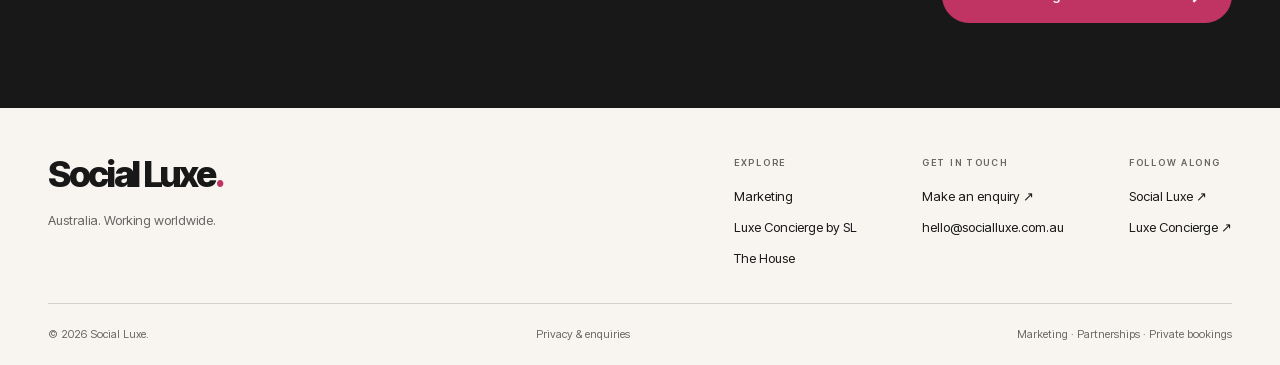
==== commit 4dc6073e: "Align headings with Inter Tight wordmark and remove redundant tagline" ====
--- a/public/index.html
+++ b/public/index.html
@@ -4,7 +4,6 @@
 <meta name="robots" content="noindex,nofollow"><meta name="theme-color" content="#f8f5f1">
 <meta property="og:title" content="Social Luxe — Marketing & Private Concierge"><meta property="og:description" content="Influencer marketing for brands and venues. Private bookings and personal requests with Luxe Concierge by SL."><meta property="og:type" content="website">
 <link rel="icon" href="/assets/favicon.svg" type="image/svg+xml">
-<link rel="preload" href="/assets/fonts/anton.woff2" as="font" type="font/woff2" crossorigin>
 <link rel="preload" href="/assets/fonts/inter-tight.woff2" as="font" type="font/woff2" crossorigin>
 <link rel="stylesheet" href="/styles.css"><script src="/app.js" defer></script></head>
 <body class=""><a class="skip-link" href="#main">Skip to content</a>
@@ -16,7 +15,6 @@
     </div></header>
     <div class="mobile-menu" id="mobile-menu" hidden><nav aria-label="Mobile navigation"><a class="mobile-link" href="/marketing/">Marketing</a><a class="mobile-link" href="/concierge/">Private Concierge</a><a class="mobile-link" href="/the-house/">The House</a><a class="button " href="/enquire/">Get in touch<span class="arrow" aria-hidden="true">↗</span></a></nav><p><a href="mailto:hello@socialluxe.com.au">hello@socialluxe.com.au</a></p></div><main id="main">
 <section class="home-hero shell">
-  <p class="eyebrow with-dot hero-enter">Marketing &amp; private concierge</p>
   <h1 class="display hero-enter"><span>Influencer marketing.</span><span><span class="script hero-script">Private</span> concierge.</span></h1>
   <p class="hero-copy hero-enter">Campaigns for brands and venues.<br>Bookings for private clients.</p>
   <div class="hero-actions hero-enter"><a class="button " href="/marketing/">For brands & venues<span class="arrow" aria-hidden="true">↗</span></a><a class="button " href="/concierge/">For private clients<span class="arrow" aria-hidden="true">↗</span></a></div>
@@ -52,7 +50,7 @@
       <div class="contact-options reveal"><div class="contact-option"><p class="eyebrow">For brands &amp; venues</p><a class="button " href="/enquire/?service=marketing">Discuss a campaign<span class="arrow" aria-hidden="true">↗</span></a></div><div class="contact-option"><p class="eyebrow">For private clients</p><a class="button " href="/enquire/?service=concierge">Plan a booking<span class="arrow" aria-hidden="true">↗</span></a></div></div>
     </div></section>
 </main><footer class="site-footer"><div class="shell">
-      <div class="footer-top"><div><a class="brand" href="/">Social Luxe<span class="brand-period">.</span></a><p class="footer-description">Marketing &amp; private concierge.<br>Australia. Working worldwide.</p></div>
+      <div class="footer-top"><div><a class="brand" href="/">Social Luxe<span class="brand-period">.</span></a><p class="footer-description">Australia. Working worldwide.</p></div>
       <div class="footer-nav">
         <div class="footer-column"><span class="eyebrow">Explore</span><a href="/marketing/">Marketing</a><a href="/concierge/">Luxe Concierge by SL</a><a href="/the-house/">The House</a></div>
         <div class="footer-column"><span class="eyebrow">Get in touch</span><a href="/enquire/">Make an enquiry ↗</a><a href="mailto:hello@socialluxe.com.au">hello@socialluxe.com.au</a></div>
--- a/styles.css
+++ b/styles.css
@@ -1,24 +1,23 @@
-@font-face{font-family:Anton;src:url('/assets/fonts/anton.woff2') format('woff2');font-weight:400;font-display:swap}
 @font-face{font-family:Allura;src:url('/assets/fonts/allura.woff2') format('woff2');font-weight:400;font-display:swap}
 @font-face{font-family:'Inter Tight';src:url('/assets/fonts/inter-tight.woff2') format('woff2');font-weight:400 900;font-display:swap}
 :root{--paper:#f8f5f1;--ink:#181818;--pink:#bf3463;--line:rgba(24,24,24,.16);--muted:rgba(24,24,24,.65);--ease:cubic-bezier(.22,1,.36,1);--shell:min(1320px,calc(100% - 96px))}
-*{box-sizing:border-box}html{scroll-behavior:smooth;scroll-padding-top:110px}body{margin:0;background:var(--paper);color:var(--ink);font-family:'Inter Tight',Arial,sans-serif;-webkit-font-smoothing:antialiased;font-size:16px;line-height:1.55}body.menu-open{overflow:hidden}a{color:inherit;text-decoration:none}button,input,select,textarea{font:inherit}button,a,input,select,textarea{-webkit-tap-highlight-color:transparent}button{cursor:pointer;color:inherit}button,a{touch-action:manipulation}button:focus-visible,a:focus-visible,input:focus-visible,select:focus-visible,textarea:focus-visible,summary:focus-visible{outline:2px solid var(--pink);outline-offset:6px}::selection{background:var(--pink);color:var(--paper)}img{display:block;width:100%;height:auto}p,h1,h2,h3,figure{margin:0}h1,h2,h3{font-weight:400}p{max-width:60ch}a.inline-link{text-decoration:underline;text-underline-offset:4px}main{min-height:60vh}.shell{width:var(--shell);margin-inline:auto}.section{padding-block:110px}.eyebrow{font-size:11px;line-height:1.5;letter-spacing:.19em;font-weight:600;text-transform:uppercase}.eyebrow.with-dot{display:flex;align-items:center;gap:11px}.with-dot:before{content:"";width:6px;height:6px;flex:0 0 6px;border-radius:50%;background:var(--pink)}.muted{color:var(--muted)}.pink{color:var(--pink)}.script{font-family:Allura,cursive;font-weight:400;letter-spacing:-.035em;text-transform:none;line-height:1}.display{font-family:Anton,'Arial Narrow',sans-serif;font-weight:400;letter-spacing:-.025em;line-height:1.06}.section-title{font-family:Anton,'Arial Narrow',sans-serif;font-size:clamp(42px,5vw,76px);line-height:1.08;letter-spacing:-.025em}.body-large{font-size:clamp(19px,1.7vw,25px);line-height:1.45}.sr-only{position:absolute;width:1px;height:1px;padding:0;margin:-1px;overflow:hidden;clip:rect(0,0,0,0);white-space:nowrap;border:0}.skip-link{position:fixed;z-index:200;left:16px;top:-80px;background:var(--pink);color:var(--paper);padding:14px 20px}.skip-link:focus{top:12px}
-.site-header{position:sticky;top:0;z-index:50;background:rgba(248,245,241,.96);border-bottom:1px solid transparent;transition:border-color .25s,background .25s;backdrop-filter:blur(16px)}.site-header.scrolled{border-color:var(--line)}.header-inner{height:92px;display:flex;align-items:center;justify-content:space-between;gap:35px}.brand{font-size:34px;line-height:1;letter-spacing:-.065em;font-weight:800;white-space:nowrap}.brand-period{color:var(--pink)}.desktop-nav{display:flex;align-items:center;gap:32px;margin-left:auto}.nav-link{font-size:13px;font-weight:600;padding-block:12px;position:relative}.nav-link:after{content:"";position:absolute;bottom:5px;left:0;width:100%;height:1px;background:var(--pink);transform:scaleX(0);transform-origin:left;transition:transform .3s var(--ease)}.nav-link:hover:after,.nav-link[aria-current="page"]:after{transform:scaleX(1)}.header-action{font-size:12px!important;min-height:42px!important;padding:11px 22px!important;gap:24px!important}.button{display:inline-flex;align-items:center;justify-content:space-between;gap:36px;min-height:54px;padding:16px 25px;border:1px solid var(--pink);border-radius:100px;background:var(--pink);color:var(--paper);font-size:13px;font-weight:600;line-height:1.2;transition:transform .25s var(--ease),background .25s,box-shadow .25s;text-align:left}.button:hover{background:var(--ink);border-color:var(--ink);transform:translateY(-2px)}.button .arrow{font-size:19px;transition:transform .25s var(--ease);line-height:1}.button:hover .arrow{transform:translate(2px,-2px)}.button-outline{border-color:var(--line);background:transparent;color:var(--ink)}.button-outline:hover{background:var(--ink);color:var(--paper)}.text-link{display:inline-flex;align-items:center;gap:22px;font-size:14px;font-weight:600;padding-bottom:6px;border-bottom:1px solid var(--pink);transition:gap .25s var(--ease),color .25s}.text-link:hover{gap:30px;color:var(--pink)}.menu-toggle{display:none;background:none;border:0;min-height:44px;min-width:44px;align-items:center;justify-content:center;flex-direction:column;gap:5px}.menu-toggle span{width:21px;height:1px;background:currentColor;transition:transform .25s}.menu-toggle[aria-expanded="true"] span:first-child{transform:translateY(3px) rotate(45deg)}.menu-toggle[aria-expanded="true"] span:last-child{transform:translateY(-3px) rotate(-45deg)}.mobile-menu{position:fixed;inset:76px 0 0;z-index:45;background:var(--paper);padding:45px 28px;overflow:auto}.mobile-menu[hidden]{display:none}.mobile-menu nav{display:flex;flex-direction:column;gap:24px}.mobile-menu .mobile-link{font-family:Anton,sans-serif;font-size:40px;line-height:1.1}.mobile-menu .button{margin-top:20px}.mobile-menu p{font-size:14px;margin-top:40px}
-.home-hero{padding:64px 0 56px;text-align:center;position:relative}.home-hero .eyebrow{justify-content:center;margin-bottom:30px}.home-hero h1{font-size:clamp(52px,7.6vw,112px);line-height:1.1;letter-spacing:-.025em}.home-hero h1>span{display:block}.home-hero .hero-script{font-size:1.23em;color:var(--pink);display:inline-block;transform:rotate(-6deg);margin-right:.12em}.hero-copy{font-size:17px;line-height:1.6;margin:24px auto 28px;color:var(--muted)}.hero-actions{display:flex;justify-content:center;gap:12px}.hero-actions .button{min-width:210px}.hero-bottom{display:flex;justify-content:space-between;align-items:center;margin-top:46px}.hero-bottom .eyebrow{margin:0;font-size:10px}.scroll-link{display:flex;gap:14px;align-items:center;font-size:11px;letter-spacing:.12em;text-transform:uppercase}.scroll-link span{color:var(--pink);font-size:20px}
-.service-grid{display:grid;grid-template-columns:1fr 1fr;gap:22px}.service-panel .photo{height:460px;position:relative;overflow:hidden;border-radius:6px}.photo img{width:100%;height:100%;object-fit:cover;transition:transform 1.15s var(--ease)}.photo:hover img{transform:scale(1.035)}.service-panel .photo:after{content:"";position:absolute;inset:40% 0 0;background:linear-gradient(transparent,rgba(0,0,0,.63));pointer-events:none}.photo-label{position:absolute;z-index:1;top:22px;left:24px;border:1px solid rgba(248,245,241,.65);border-radius:30px;padding:7px 12px;color:var(--paper);font-size:10px;letter-spacing:.14em;text-transform:uppercase;background:rgba(24,24,24,.15)}.photo-caption{position:absolute;z-index:2;bottom:32px;left:32px;right:32px;color:var(--paper);display:flex;justify-content:space-between;align-items:end;gap:10px}.photo-caption h2{font-size:clamp(32px,3.4vw,54px);line-height:1.04;font-family:Anton,sans-serif}.circle-arrow{border:1px solid rgba(248,245,241,.6);width:46px;height:46px;border-radius:50%;display:flex;align-items:center;justify-content:center;font-size:25px;flex:0 0 46px;transition:background .3s,border-color .3s}.service-panel:hover .circle-arrow{background:var(--pink);border-color:var(--pink)}.concierge-wordmark .script{font-size:72px;display:block;margin-bottom:-6px}.concierge-wordmark .wordmark-bottom{font-family:Anton,sans-serif;font-size:27px;letter-spacing:.04em;line-height:1.1}.by-sl{font-family:'Inter Tight',sans-serif;letter-spacing:.12em;font-size:10px;margin-left:10px;vertical-align:middle}.panel-info{padding:21px 2px 25px;display:flex;justify-content:space-between;gap:20px;border-bottom:1px solid var(--line);align-items:start}.panel-info p{font-size:14px;max-width:34ch;color:var(--muted)}.panel-info .eyebrow{font-size:9px;white-space:nowrap;padding-top:4px}
+*{box-sizing:border-box}html{scroll-behavior:smooth;scroll-padding-top:110px}body{margin:0;background:var(--paper);color:var(--ink);font-family:'Inter Tight',Arial,sans-serif;-webkit-font-smoothing:antialiased;font-size:16px;line-height:1.55}body.menu-open{overflow:hidden}a{color:inherit;text-decoration:none}button,input,select,textarea{font:inherit}button,a,input,select,textarea{-webkit-tap-highlight-color:transparent}button{cursor:pointer;color:inherit}button,a{touch-action:manipulation}button:focus-visible,a:focus-visible,input:focus-visible,select:focus-visible,textarea:focus-visible,summary:focus-visible{outline:2px solid var(--pink);outline-offset:6px}::selection{background:var(--pink);color:var(--paper)}img{display:block;width:100%;height:auto}p,h1,h2,h3,figure{margin:0}h1,h2,h3{font-weight:400}p{max-width:60ch}a.inline-link{text-decoration:underline;text-underline-offset:4px}main{min-height:60vh}.shell{width:var(--shell);margin-inline:auto}.section{padding-block:110px}.eyebrow{font-size:11px;line-height:1.5;letter-spacing:.19em;font-weight:600;text-transform:uppercase}.eyebrow.with-dot{display:flex;align-items:center;gap:11px}.with-dot:before{content:"";width:6px;height:6px;flex:0 0 6px;border-radius:50%;background:var(--pink)}.muted{color:var(--muted)}.pink{color:var(--pink)}.script{font-family:Allura,cursive;font-weight:400;letter-spacing:-.035em;text-transform:none;line-height:1}.display{font-family:'Inter Tight',Arial,sans-serif;font-weight:700;letter-spacing:-.025em;line-height:1.06}.section-title{font-family:'Inter Tight',Arial,sans-serif;font-weight:700;font-size:clamp(42px,5vw,76px);line-height:1.08;letter-spacing:-.025em}.body-large{font-size:clamp(19px,1.7vw,25px);line-height:1.45}.sr-only{position:absolute;width:1px;height:1px;padding:0;margin:-1px;overflow:hidden;clip:rect(0,0,0,0);white-space:nowrap;border:0}.skip-link{position:fixed;z-index:200;left:16px;top:-80px;background:var(--pink);color:var(--paper);padding:14px 20px}.skip-link:focus{top:12px}
+.site-header{position:sticky;top:0;z-index:50;background:rgba(248,245,241,.96);border-bottom:1px solid transparent;transition:border-color .25s,background .25s;backdrop-filter:blur(16px)}.site-header.scrolled{border-color:var(--line)}.header-inner{height:92px;display:flex;align-items:center;justify-content:space-between;gap:35px}.brand{font-size:34px;line-height:1;letter-spacing:-.065em;font-weight:800;white-space:nowrap}.brand-period{color:var(--pink)}.desktop-nav{display:flex;align-items:center;gap:32px;margin-left:auto}.nav-link{font-size:13px;font-weight:600;padding-block:12px;position:relative}.nav-link:after{content:"";position:absolute;bottom:5px;left:0;width:100%;height:1px;background:var(--pink);transform:scaleX(0);transform-origin:left;transition:transform .3s var(--ease)}.nav-link:hover:after,.nav-link[aria-current="page"]:after{transform:scaleX(1)}.header-action{font-size:12px!important;min-height:42px!important;padding:11px 22px!important;gap:24px!important}.button{display:inline-flex;align-items:center;justify-content:space-between;gap:36px;min-height:54px;padding:16px 25px;border:1px solid var(--pink);border-radius:100px;background:var(--pink);color:var(--paper);font-size:13px;font-weight:600;line-height:1.2;transition:transform .25s var(--ease),background .25s,box-shadow .25s;text-align:left}.button:hover{background:var(--ink);border-color:var(--ink);transform:translateY(-2px)}.button .arrow{font-size:19px;transition:transform .25s var(--ease);line-height:1}.button:hover .arrow{transform:translate(2px,-2px)}.button-outline{border-color:var(--line);background:transparent;color:var(--ink)}.button-outline:hover{background:var(--ink);color:var(--paper)}.text-link{display:inline-flex;align-items:center;gap:22px;font-size:14px;font-weight:600;padding-bottom:6px;border-bottom:1px solid var(--pink);transition:gap .25s var(--ease),color .25s}.text-link:hover{gap:30px;color:var(--pink)}.menu-toggle{display:none;background:none;border:0;min-height:44px;min-width:44px;align-items:center;justify-content:center;flex-direction:column;gap:5px}.menu-toggle span{width:21px;height:1px;background:currentColor;transition:transform .25s}.menu-toggle[aria-expanded="true"] span:first-child{transform:translateY(3px) rotate(45deg)}.menu-toggle[aria-expanded="true"] span:last-child{transform:translateY(-3px) rotate(-45deg)}.mobile-menu{position:fixed;inset:76px 0 0;z-index:45;background:var(--paper);padding:45px 28px;overflow:auto}.mobile-menu[hidden]{display:none}.mobile-menu nav{display:flex;flex-direction:column;gap:24px}.mobile-menu .mobile-link{font-family:'Inter Tight',Arial,sans-serif;font-weight:700;font-size:40px;line-height:1.1}.mobile-menu .button{margin-top:20px}.mobile-menu p{font-size:14px;margin-top:40px}
+.home-hero{padding:64px 0 56px;text-align:center;position:relative}.home-hero .eyebrow{justify-content:center;margin-bottom:30px}.home-hero h1{font-size:clamp(48px,7vw,104px);line-height:1.1;letter-spacing:-.055em}.home-hero h1>span{display:block}.home-hero .hero-script{font-size:1.23em;color:var(--pink);display:inline-block;transform:rotate(-6deg);margin-right:.12em}.hero-copy{font-size:17px;line-height:1.6;margin:24px auto 28px;color:var(--muted)}.hero-actions{display:flex;justify-content:center;gap:12px}.hero-actions .button{min-width:210px}.hero-bottom{display:flex;justify-content:space-between;align-items:center;margin-top:46px}.hero-bottom .eyebrow{margin:0;font-size:10px}.scroll-link{display:flex;gap:14px;align-items:center;font-size:11px;letter-spacing:.12em;text-transform:uppercase}.scroll-link span{color:var(--pink);font-size:20px}
+.service-grid{display:grid;grid-template-columns:1fr 1fr;gap:22px}.service-panel .photo{height:460px;position:relative;overflow:hidden;border-radius:6px}.photo img{width:100%;height:100%;object-fit:cover;transition:transform 1.15s var(--ease)}.photo:hover img{transform:scale(1.035)}.service-panel .photo:after{content:"";position:absolute;inset:40% 0 0;background:linear-gradient(transparent,rgba(0,0,0,.63));pointer-events:none}.photo-label{position:absolute;z-index:1;top:22px;left:24px;border:1px solid rgba(248,245,241,.65);border-radius:30px;padding:7px 12px;color:var(--paper);font-size:10px;letter-spacing:.14em;text-transform:uppercase;background:rgba(24,24,24,.15)}.photo-caption{position:absolute;z-index:2;bottom:32px;left:32px;right:32px;color:var(--paper);display:flex;justify-content:space-between;align-items:end;gap:10px}.photo-caption h2{font-size:clamp(32px,3.4vw,54px);line-height:1.04;font-family:'Inter Tight',Arial,sans-serif;font-weight:700}.circle-arrow{border:1px solid rgba(248,245,241,.6);width:46px;height:46px;border-radius:50%;display:flex;align-items:center;justify-content:center;font-size:25px;flex:0 0 46px;transition:background .3s,border-color .3s}.service-panel:hover .circle-arrow{background:var(--pink);border-color:var(--pink)}.concierge-wordmark .script{font-size:72px;display:block;margin-bottom:-6px}.concierge-wordmark .wordmark-bottom{font-family:'Inter Tight',Arial,sans-serif;font-weight:700;font-size:27px;letter-spacing:.04em;line-height:1.1}.by-sl{font-family:'Inter Tight',sans-serif;letter-spacing:.12em;font-size:10px;margin-left:10px;vertical-align:middle}.panel-info{padding:21px 2px 25px;display:flex;justify-content:space-between;gap:20px;border-bottom:1px solid var(--line);align-items:start}.panel-info p{font-size:14px;max-width:34ch;color:var(--muted)}.panel-info .eyebrow{font-size:9px;white-space:nowrap;padding-top:4px}
 .section-head{display:flex;justify-content:space-between;gap:50px;align-items:end;margin-bottom:50px}.section-head .eyebrow{margin-bottom:20px}.section-head>p{font-size:17px;max-width:34ch;color:var(--muted)}.intro-grid{display:grid;grid-template-columns:.85fr 1.15fr;gap:100px;align-items:center}.intro-copy .eyebrow{margin-bottom:22px}.intro-copy .section-title{max-width:9ch}.intro-copy p{margin-top:28px;color:var(--muted);font-size:17px}.intro-copy .text-link{margin-top:30px}.detail-composition{position:relative;padding:0 0 45px 45px}.detail-composition .photo{aspect-ratio:1.25;border-radius:6px;overflow:hidden}.detail-note{position:absolute;left:0;bottom:0;background:var(--pink);color:var(--paper);padding:25px 34px;min-width:215px;transform:rotate(-5deg)}.detail-note .script{font-size:47px;display:block}.detail-note .eyebrow{display:block;font-size:9px;margin-top:8px}
 .offerings{border-top:1px solid var(--line)}.offering{display:grid;grid-template-columns:50px 1fr 1fr;gap:25px;align-items:start;padding:28px 0;border-bottom:1px solid var(--line)}.offering .number{font-size:12px;color:var(--pink);padding-top:7px}.offering h3{font-size:29px;font-weight:600;letter-spacing:-.045em;line-height:1.25}.offering p{color:var(--muted);font-size:15px}.process-grid{display:grid;grid-template-columns:repeat(3,1fr);gap:45px}.process-item{padding-top:24px;border-top:1px solid var(--line)}.process-item .number{font-size:12px;color:var(--pink)}.process-item h3{margin:26px 0 14px;font-size:26px;font-weight:600;letter-spacing:-.04em}.process-item p{font-size:15px;color:var(--muted);max-width:32ch}
 .archive{border-top:1px solid var(--line)}.archive-item{display:grid;grid-template-columns:140px 1fr 250px 36px;align-items:center;gap:30px;border-bottom:1px solid var(--line);padding:27px 0}.archive-item .eyebrow{font-size:10px;color:var(--muted)}.archive-item h3{font-size:29px;font-weight:600;letter-spacing:-.04em}.archive-item .caption{font-size:13px;color:var(--muted)}.archive-item .arrow{font-size:25px;color:var(--pink);transition:transform .3s}.archive-item:hover .arrow{transform:translate(3px,-3px)}.archive-item:hover h3{color:var(--pink)}.archive-note{font-size:12px;color:var(--muted);margin-top:20px}
-.contact-band{background:var(--ink);color:var(--paper);padding:85px 0}.contact-band .eyebrow{color:var(--paper);opacity:.65;margin-bottom:22px}.contact-band h2{font-size:clamp(50px,7vw,104px);line-height:1.05;font-family:Anton,sans-serif;letter-spacing:-.025em}.contact-band h2 .script{font-size:1.17em;color:var(--pink)}.contact-band-inner{display:flex;justify-content:space-between;gap:60px;align-items:center}.contact-options{display:flex;flex-direction:column;gap:20px;min-width:290px}.contact-option .eyebrow{font-size:10px;margin-bottom:9px}.contact-option .button{width:100%}.contact-band .button:hover{background:var(--paper);border-color:var(--paper);color:var(--ink)}.footer-top{padding:48px 0 35px;display:flex;justify-content:space-between;gap:50px;align-items:start}.footer-top .brand{font-size:36px}.footer-description{font-size:13px;color:var(--muted);margin-top:16px}.footer-nav{display:flex;gap:65px}.footer-column{display:flex;flex-direction:column;gap:11px;font-size:13px}.footer-column a:hover{color:var(--pink)}.footer-column .eyebrow{margin-bottom:5px;font-size:9px;color:var(--muted)}.footer-bottom{display:flex;justify-content:space-between;gap:20px;padding:22px 0;border-top:1px solid var(--line);font-size:11px;color:var(--muted)}.footer-bottom a:hover{color:var(--pink)}
+.contact-band{background:var(--ink);color:var(--paper);padding:85px 0}.contact-band .eyebrow{color:var(--paper);opacity:.65;margin-bottom:22px}.contact-band h2{font-size:clamp(50px,7vw,104px);line-height:1.05;font-family:'Inter Tight',Arial,sans-serif;font-weight:700;letter-spacing:-.025em}.contact-band h2 .script{font-size:1.17em;color:var(--pink)}.contact-band-inner{display:flex;justify-content:space-between;gap:60px;align-items:center}.contact-options{display:flex;flex-direction:column;gap:20px;min-width:290px}.contact-option .eyebrow{font-size:10px;margin-bottom:9px}.contact-option .button{width:100%}.contact-band .button:hover{background:var(--paper);border-color:var(--paper);color:var(--ink)}.footer-top{padding:48px 0 35px;display:flex;justify-content:space-between;gap:50px;align-items:start}.footer-top .brand{font-size:36px}.footer-description{font-size:13px;color:var(--muted);margin-top:16px}.footer-nav{display:flex;gap:65px}.footer-column{display:flex;flex-direction:column;gap:11px;font-size:13px}.footer-column a:hover{color:var(--pink)}.footer-column .eyebrow{margin-bottom:5px;font-size:9px;color:var(--muted)}.footer-bottom{display:flex;justify-content:space-between;gap:20px;padding:22px 0;border-top:1px solid var(--line);font-size:11px;color:var(--muted)}.footer-bottom a:hover{color:var(--pink)}
 .page-intro{padding:76px 0 64px}.page-intro .eyebrow{margin-bottom:26px}.page-intro h1{font-size:clamp(62px,8.5vw,122px);max-width:11ch}.page-intro .script{color:var(--pink);font-size:1.15em}.page-intro-grid{display:grid;grid-template-columns:1.15fr .85fr;gap:70px;align-items:end}.page-intro-grid .body-large{font-size:22px;max-width:29ch;margin-bottom:25px}.full-photo{height:560px;overflow:hidden;border-radius:6px}.full-photo img{object-position:center}.page-faq{display:grid;grid-template-columns:.8fr 1.2fr;gap:100px}.page-faq .eyebrow{margin-bottom:24px}details{border-bottom:1px solid var(--line)}details:first-child{border-top:1px solid var(--line)}summary{list-style:none;cursor:pointer;display:flex;align-items:center;justify-content:space-between;gap:25px;padding:23px 0;font-size:19px;font-weight:600}summary::-webkit-details-marker{display:none}summary:after{content:"+";color:var(--pink);font-size:26px;font-weight:400}details[open] summary:after{content:"−"}details p{padding:0 30px 23px 0;font-size:15px;color:var(--muted)}
-.concierge-page .site-header{background:var(--ink);color:var(--paper)}.concierge-page .site-header.scrolled{border-color:rgba(248,245,241,.16)}.concierge-page .mobile-menu{background:var(--ink);color:var(--paper)}.concierge-hero{position:relative;min-height:680px;display:flex;align-items:center;justify-content:center;color:var(--paper);text-align:center;overflow:hidden;background:var(--ink)}.concierge-hero>img{position:absolute;inset:0;height:100%;object-fit:cover;object-position:center 55%}.concierge-hero:after{content:"";position:absolute;inset:0;background:rgba(24,24,24,.42)}.concierge-hero-inner{position:relative;z-index:1;padding:50px 20px 70px}.concierge-hero .eyebrow{margin-bottom:35px}.concierge-hero h1 .script{font-size:clamp(120px,16vw,225px);display:block;margin-bottom:-22px}.concierge-hero h1 .concierge-title{font-family:Anton,sans-serif;font-size:clamp(45px,6.7vw,94px);letter-spacing:.035em;line-height:1}.concierge-hero h1 .by-line{display:block;font-family:'Inter Tight',sans-serif;letter-spacing:.3em;font-size:13px;margin-top:20px}.concierge-hero p{margin:30px auto 27px;font-size:17px}.concierge-intro{display:grid;grid-template-columns:.8fr 1.2fr;gap:100px}.concierge-intro .section-title{max-width:11ch}.concierge-intro .eyebrow{margin-bottom:20px}.concierge-intro .body-large{max-width:35ch}.concierge-intro .text-link{margin-top:28px}.concierge-services{display:grid;grid-template-columns:1fr 1fr;gap:0 50px;margin-top:45px}.concierge-services h3{font-size:24px;font-weight:600;letter-spacing:-.04em;margin-bottom:10px}.concierge-services p{font-size:14px;color:var(--muted);max-width:30ch}.concierge-services>div{padding:25px 0;border-top:1px solid var(--line)}.image-pair{display:grid;grid-template-columns:1.25fr .75fr;gap:24px;align-items:center}.image-pair .photo{height:530px;overflow:hidden;border-radius:6px}.image-pair .photo:last-child{height:390px}
+.concierge-page .site-header{background:var(--ink);color:var(--paper)}.concierge-page .site-header.scrolled{border-color:rgba(248,245,241,.16)}.concierge-page .mobile-menu{background:var(--ink);color:var(--paper)}.concierge-hero{position:relative;min-height:680px;display:flex;align-items:center;justify-content:center;color:var(--paper);text-align:center;overflow:hidden;background:var(--ink)}.concierge-hero>img{position:absolute;inset:0;height:100%;object-fit:cover;object-position:center 55%}.concierge-hero:after{content:"";position:absolute;inset:0;background:rgba(24,24,24,.42)}.concierge-hero-inner{position:relative;z-index:1;padding:50px 20px 70px}.concierge-hero .eyebrow{margin-bottom:35px}.concierge-hero h1 .script{font-size:clamp(120px,16vw,225px);display:block;margin-bottom:-22px}.concierge-hero h1 .concierge-title{font-family:'Inter Tight',Arial,sans-serif;font-weight:700;font-size:clamp(45px,6.7vw,94px);letter-spacing:.035em;line-height:1}.concierge-hero h1 .by-line{display:block;font-family:'Inter Tight',sans-serif;letter-spacing:.3em;font-size:13px;margin-top:20px}.concierge-hero p{margin:30px auto 27px;font-size:17px}.concierge-intro{display:grid;grid-template-columns:.8fr 1.2fr;gap:100px}.concierge-intro .section-title{max-width:11ch}.concierge-intro .eyebrow{margin-bottom:20px}.concierge-intro .body-large{max-width:35ch}.concierge-intro .text-link{margin-top:28px}.concierge-services{display:grid;grid-template-columns:1fr 1fr;gap:0 50px;margin-top:45px}.concierge-services h3{font-size:24px;font-weight:600;letter-spacing:-.04em;margin-bottom:10px}.concierge-services p{font-size:14px;color:var(--muted);max-width:30ch}.concierge-services>div{padding:25px 0;border-top:1px solid var(--line)}.image-pair{display:grid;grid-template-columns:1.25fr .75fr;gap:24px;align-items:center}.image-pair .photo{height:530px;overflow:hidden;border-radius:6px}.image-pair .photo:last-child{height:390px}
 .house-intro{max-width:920px}.house-intro h1{max-width:18ch}.house-intro .body-large{margin-top:32px;max-width:39ch}.founder-layout{display:grid;grid-template-columns:.85fr 1.15fr;gap:100px;align-items:center}.founder-card{padding:65px 35px 40px;background:var(--pink);color:var(--paper);min-height:380px;display:flex;flex-direction:column;justify-content:center;align-items:center}.founder-card .script{font-size:clamp(58px,6vw,95px);transform:rotate(-7deg);white-space:nowrap}.founder-card .eyebrow{margin-top:30px}.founder-story p{font-size:18px;color:var(--muted);margin-bottom:22px}.founder-story .section-title{margin-bottom:25px;font-size:50px}
 .enquiry-layout{display:grid;grid-template-columns:.85fr 1.15fr;gap:100px;align-items:start;padding:70px 0 110px}.enquiry-intro{position:sticky;top:145px}.enquiry-intro .eyebrow{margin-bottom:25px}.enquiry-intro h1{font-size:clamp(60px,6.5vw,96px);line-height:1.1}.enquiry-intro h1 .script{display:block;color:var(--pink);font-size:1.35em}.enquiry-intro p{margin-top:25px;font-size:17px;max-width:30ch;color:var(--muted)}.contact-email{font-size:18px;display:inline-block;border-bottom:1px solid var(--pink);padding-bottom:5px;margin-top:30px}.form-intro{font-size:12px;color:var(--muted);margin:0 0 20px}fieldset{border:0;padding:0;margin:0;min-width:0}.service-choice{display:grid;grid-template-columns:1fr 1fr;gap:12px;margin-bottom:32px}.service-choice label{position:relative;display:flex;align-items:center;justify-content:center;min-height:62px;border:1px solid var(--line);padding:14px 15px;cursor:pointer;border-radius:5px;font-weight:600;font-size:14px;transition:background .2s,border .2s}.service-choice input{position:absolute;opacity:0;width:1px;height:1px}.service-choice label:has(input:checked){background:var(--pink);color:var(--paper);border-color:var(--pink)}.service-choice label:has(input:focus-visible){outline:2px solid var(--pink);outline-offset:4px}.field-grid{display:grid;grid-template-columns:1fr 1fr;gap:22px 20px}.field{display:flex;flex-direction:column;gap:8px;font-size:12px;font-weight:600}.field.full{grid-column:1/-1}.field input,.field select,.field textarea{width:100%;padding:14px 0;background:transparent;color:var(--ink);border:0;border-bottom:1px solid var(--line);border-radius:0;font-size:16px;font-weight:400;min-height:48px}.field input::placeholder,.field textarea::placeholder{color:rgba(24,24,24,.45)}.field textarea{resize:vertical;min-height:110px}.field option{background:var(--paper)}.form-actions{display:flex;gap:20px;align-items:center;margin-top:30px}.form-actions .button{flex:0 0 auto}.form-actions p{font-size:11px;color:var(--muted);max-width:28ch}.draft-panel{margin-top:24px;border-top:1px solid var(--line);padding-top:24px}.draft-panel[hidden]{display:none}.draft-panel h2{font-size:22px;font-weight:600;margin-bottom:12px}.draft-panel p{font-size:14px;color:var(--muted);margin-bottom:18px}.draft-panel textarea{width:100%;min-height:200px;border:1px solid var(--line);background:transparent;padding:16px;font-size:13px;resize:vertical;margin-bottom:15px}.draft-buttons{display:flex;gap:12px;flex-wrap:wrap}.form-status{font-size:13px;margin-top:12px;color:var(--pink)}.privacy-copy{max-width:780px;padding:70px 0 100px}.privacy-copy h1{font-size:60px;margin-bottom:40px}.privacy-copy h2{font-size:25px;font-weight:600;margin:30px 0 12px}.privacy-copy p{color:var(--muted)}
 .reveal-ready .reveal{opacity:0;transform:translateY(22px);transition:opacity .8s var(--ease),transform .8s var(--ease)}.reveal-ready .reveal.is-visible{opacity:1;transform:none}.reveal.delay-1{transition-delay:.1s}.reveal.delay-2{transition-delay:.2s}.hero-enter{animation:hero-in .9s var(--ease) both}.hero-enter:nth-child(2){animation-delay:.08s}.hero-enter:nth-child(3){animation-delay:.16s}@keyframes hero-in{from{opacity:0;transform:translateY(18px)}to{opacity:1;transform:none}}
 @media(min-width:1600px){.home-hero{padding-top:85px;padding-bottom:70px}.service-panel .photo{height:510px}}
-@media(max-width:1050px){:root{--shell:calc(100% - 56px)}.header-inner{gap:22px}.desktop-nav{gap:22px}.brand{font-size:30px}.home-hero h1{font-size:8.4vw}.service-panel .photo{height:380px}.photo-caption{left:24px;right:24px;bottom:25px}.intro-grid,.page-faq,.concierge-intro,.founder-layout,.enquiry-layout{gap:50px}.section{padding-block:85px}.archive-item{grid-template-columns:100px 1fr 185px 25px;gap:20px}.contact-band-inner{gap:40px}.footer-nav{gap:35px}.concierge-hero{min-height:610px}.enquiry-layout{grid-template-columns:.8fr 1.2fr}.enquiry-intro h1{font-size:67px}.offering{grid-template-columns:30px 1fr 1fr;gap:20px}.page-intro-grid{gap:40px}.full-photo{height:460px}}
-@media(max-width:760px){:root{--shell:calc(100% - 40px)}.header-inner{height:76px;gap:15px}.brand{font-size:30px}.desktop-nav{display:none}.header-action{margin-left:auto;min-height:38px!important;font-size:11px!important;padding:11px 18px!important;gap:16px!important}.menu-toggle{display:flex}.home-hero{padding:42px 0 32px}.home-hero .eyebrow{font-size:9px;margin-bottom:25px}.home-hero h1{font-size:clamp(36px,8.5vw,64px)}.hero-copy{font-size:15px;max-width:33ch;margin:22px auto 24px}.hero-actions{gap:9px}.hero-actions .button{min-width:0;gap:13px;font-size:11px;padding:14px 18px;min-height:49px}.hero-bottom{margin-top:33px}.hero-bottom .eyebrow{font-size:8px}.scroll-link{font-size:9px;gap:9px}.service-grid{gap:28px;grid-template-columns:1fr}.service-panel .photo{height:430px}.photo-caption h2{font-size:42px}.service-panel .photo-label{font-size:9px}.panel-info{padding:17px 0 20px}.panel-info p{font-size:13px}.panel-info .eyebrow{font-size:8px}.intro-grid,.concierge-intro,.founder-layout,.page-faq,.page-intro-grid,.enquiry-layout{grid-template-columns:1fr;gap:42px}.section{padding-block:65px}.section-title{font-size:48px}.intro-copy .section-title{max-width:12ch}.intro-copy p{font-size:16px;max-width:40ch}.detail-composition{padding:0 0 30px 25px}.detail-note{padding:20px 26px;min-width:180px}.detail-note .script{font-size:41px}.section-head{align-items:start;flex-direction:column;gap:24px;margin-bottom:35px}.section-head>p{font-size:16px;max-width:40ch}.process-grid{grid-template-columns:1fr;gap:24px}.process-item{display:grid;grid-template-columns:35px 1fr;gap:0 14px;padding-top:24px}.process-item .number{grid-row:1/3;padding-top:5px}.process-item h3{margin:0 0 10px;font-size:25px}.process-item p{font-size:14px;max-width:40ch}.archive-item{grid-template-columns:1fr 25px;gap:8px 15px;padding:25px 0}.archive-item .eyebrow{grid-column:1}.archive-item h3{grid-column:1;font-size:27px}.archive-item .caption{grid-column:1}.archive-item .arrow{grid-column:2;grid-row:1/4}.contact-band{padding-block:60px}.contact-band-inner{flex-direction:column;align-items:stretch;gap:35px}.contact-band h2{font-size:64px;max-width:10ch}.contact-options{min-width:0;display:grid;grid-template-columns:1fr 1fr;gap:16px}.contact-option .button{padding:14px 16px;gap:12px;font-size:11px}.contact-option .eyebrow{font-size:8px}.footer-top{flex-direction:column;gap:35px;padding-top:38px}.footer-nav{width:100%;justify-content:space-between;gap:20px}.footer-bottom{flex-wrap:wrap;font-size:10px}.footer-top .brand{font-size:33px}.footer-column{font-size:12px}.page-intro{padding:45px 0 45px}.page-intro h1{font-size:66px}.page-intro-grid .body-large{font-size:19px;max-width:40ch}.full-photo{height:390px}.offering{grid-template-columns:28px 1fr;gap:12px 15px;padding:26px 0}.offering .number{grid-row:1/3}.offering h3{font-size:27px}.offering p{grid-column:2}.concierge-hero{min-height:610px}.concierge-hero-inner{padding-inline:24px}.concierge-hero .eyebrow{font-size:10px;margin-bottom:30px}.concierge-hero h1 .script{font-size:160px;margin-bottom:-8px}.concierge-hero h1 .concierge-title{font-size:57px}.concierge-hero p{font-size:15px;max-width:30ch}.concierge-intro .body-large{font-size:20px}.concierge-services{gap:0 24px;margin-top:30px}.concierge-services h3{font-size:23px}.concierge-services p{font-size:13px}.image-pair{gap:15px;grid-template-columns:1fr 1fr}.image-pair .photo{height:310px}.image-pair .photo:last-child{height:240px}.founder-card{min-height:310px}.founder-card .script{font-size:80px}.founder-story .section-title{font-size:45px}.founder-story p{font-size:16px}.enquiry-layout{padding:40px 0 70px;gap:45px}.enquiry-intro{position:static}.enquiry-intro h1{font-size:66px}.enquiry-intro h1 .script{display:inline-block;margin-left:12px}.enquiry-intro p{font-size:15px;max-width:40ch}.contact-email{font-size:17px;margin-top:20px}.form-actions{align-items:start;flex-direction:column;gap:12px}.form-actions .button{width:100%}.form-actions p{max-width:none}.service-choice label{font-size:12px;padding-inline:9px}.field-grid{gap:21px 16px}.privacy-copy{padding:45px 0 65px}.privacy-copy h1{font-size:48px}}
-@media(max-width:380px){.header-action{padding:10px 14px!important}.brand{font-size:27px}.header-inner{gap:5px}.hero-actions .button{font-size:10px;padding:13px 14px}.service-panel .photo{height:365px}.contact-options{grid-template-columns:1fr}.field-grid{grid-template-columns:1fr}.enquiry-intro h1{font-size:57px}.concierge-services{grid-template-columns:1fr}.footer-nav{flex-wrap:wrap}.photo-caption h2{font-size:38px}}
+@media(max-width:1050px){:root{--shell:calc(100% - 56px)}.header-inner{gap:22px}.desktop-nav{gap:22px}.brand{font-size:30px}.home-hero h1{font-size:7.4vw}.service-panel .photo{height:380px}.photo-caption{left:24px;right:24px;bottom:25px}.intro-grid,.page-faq,.concierge-intro,.founder-layout,.enquiry-layout{gap:50px}.section{padding-block:85px}.archive-item{grid-template-columns:100px 1fr 185px 25px;gap:20px}.contact-band-inner{gap:40px}.footer-nav{gap:35px}.concierge-hero{min-height:610px}.enquiry-layout{grid-template-columns:.8fr 1.2fr}.enquiry-intro h1{font-size:67px}.offering{grid-template-columns:30px 1fr 1fr;gap:20px}.page-intro-grid{gap:40px}.full-photo{height:460px}}
+@media(max-width:760px){:root{--shell:calc(100% - 40px)}.header-inner{height:76px;gap:15px}.brand{font-size:30px}.desktop-nav{display:none}.header-action{margin-left:auto;min-height:38px!important;font-size:11px!important;padding:11px 18px!important;gap:16px!important}.menu-toggle{display:flex}.home-hero{padding:42px 0 32px}.home-hero .eyebrow{font-size:9px;margin-bottom:25px}.home-hero h1{font-size:clamp(28px,7.4vw,56px)}.hero-copy{font-size:15px;max-width:33ch;margin:22px auto 24px}.hero-actions{gap:9px}.hero-actions .button{min-width:0;gap:13px;font-size:11px;padding:14px 18px;min-height:49px}.hero-bottom{margin-top:33px}.hero-bottom .eyebrow{font-size:8px}.scroll-link{font-size:9px;gap:9px}.service-grid{gap:28px;grid-template-columns:1fr}.service-panel .photo{height:430px}.photo-caption h2{font-size:clamp(28px,7.2vw,42px)}.service-panel .photo-label{font-size:9px}.panel-info{padding:17px 0 20px}.panel-info p{font-size:13px}.panel-info .eyebrow{font-size:8px}.intro-grid,.concierge-intro,.founder-layout,.page-faq,.page-intro-grid,.enquiry-layout{grid-template-columns:1fr;gap:42px}.section{padding-block:65px}.section-title{font-size:48px}.intro-copy .section-title{max-width:12ch}.intro-copy p{font-size:16px;max-width:40ch}.detail-composition{padding:0 0 30px 25px}.detail-note{padding:20px 26px;min-width:180px}.detail-note .script{font-size:41px}.section-head{align-items:start;flex-direction:column;gap:24px;margin-bottom:35px}.section-head>p{font-size:16px;max-width:40ch}.process-grid{grid-template-columns:1fr;gap:24px}.process-item{display:grid;grid-template-columns:35px 1fr;gap:0 14px;padding-top:24px}.process-item .number{grid-row:1/3;padding-top:5px}.process-item h3{margin:0 0 10px;font-size:25px}.process-item p{font-size:14px;max-width:40ch}.archive-item{grid-template-columns:1fr 25px;gap:8px 15px;padding:25px 0}.archive-item .eyebrow{grid-column:1}.archive-item h3{grid-column:1;font-size:27px}.archive-item .caption{grid-column:1}.archive-item .arrow{grid-column:2;grid-row:1/4}.contact-band{padding-block:60px}.contact-band-inner{flex-direction:column;align-items:stretch;gap:35px}.contact-band h2{font-size:64px;max-width:10ch}.contact-options{min-width:0;display:grid;grid-template-columns:1fr 1fr;gap:16px}.contact-option .button{padding:14px 16px;gap:12px;font-size:11px}.contact-option .eyebrow{font-size:8px}.footer-top{flex-direction:column;gap:35px;padding-top:38px}.footer-nav{width:100%;justify-content:space-between;gap:20px}.footer-bottom{flex-wrap:wrap;font-size:10px}.footer-top .brand{font-size:33px}.footer-column{font-size:12px}.page-intro{padding:45px 0 45px}.page-intro h1{font-size:clamp(43px,10vw,66px)}.page-intro-grid .body-large{font-size:19px;max-width:40ch}.full-photo{height:390px}.offering{grid-template-columns:28px 1fr;gap:12px 15px;padding:26px 0}.offering .number{grid-row:1/3}.offering h3{font-size:27px}.offering p{grid-column:2}.concierge-hero{min-height:610px}.concierge-hero-inner{padding-inline:24px}.concierge-hero .eyebrow{font-size:10px;margin-bottom:30px}.concierge-hero h1 .script{font-size:160px;margin-bottom:-8px}.concierge-hero h1 .concierge-title{font-size:clamp(36px,8.8vw,57px)}.concierge-hero p{font-size:15px;max-width:30ch}.concierge-intro .body-large{font-size:20px}.concierge-services{gap:0 24px;margin-top:30px}.concierge-services h3{font-size:23px}.concierge-services p{font-size:13px}.image-pair{gap:15px;grid-template-columns:1fr 1fr}.image-pair .photo{height:310px}.image-pair .photo:last-child{height:240px}.founder-card{min-height:310px}.founder-card .script{font-size:80px}.founder-story .section-title{font-size:45px}.founder-story p{font-size:16px}.enquiry-layout{padding:40px 0 70px;gap:45px}.enquiry-intro{position:static}.enquiry-intro h1{font-size:66px}.enquiry-intro h1 .script{display:inline-block;margin-left:12px}.enquiry-intro p{font-size:15px;max-width:40ch}.contact-email{font-size:17px;margin-top:20px}.form-actions{align-items:start;flex-direction:column;gap:12px}.form-actions .button{width:100%}.form-actions p{max-width:none}.service-choice label{font-size:12px;padding-inline:9px}.field-grid{gap:21px 16px}.privacy-copy{padding:45px 0 65px}.privacy-copy h1{font-size:48px}}
+@media(max-width:380px){.header-action{padding:10px 14px!important}.brand{font-size:27px}.header-inner{gap:5px}.hero-actions .button{font-size:10px;padding:13px 14px}.service-panel .photo{height:365px}.contact-options{grid-template-columns:1fr}.field-grid{grid-template-columns:1fr}.enquiry-intro h1{font-size:57px}.concierge-services{grid-template-columns:1fr}.footer-nav{flex-wrap:wrap}.photo-caption h2{font-size:24px}.concierge-wordmark .wordmark-bottom{font-size:22px;letter-spacing:0}.concierge-wordmark .by-sl{display:block;margin:8px 0 0}.section-title{font-size:40px}.founder-story .section-title{font-size:40px}}
 .home-hero>.eyebrow{margin-inline:auto}
 .founder-layout>*{min-width:0}
 @media(max-width:760px){.founder-card{padding-inline:24px}.founder-card .script{font-size:clamp(54px,18vw,80px)}}
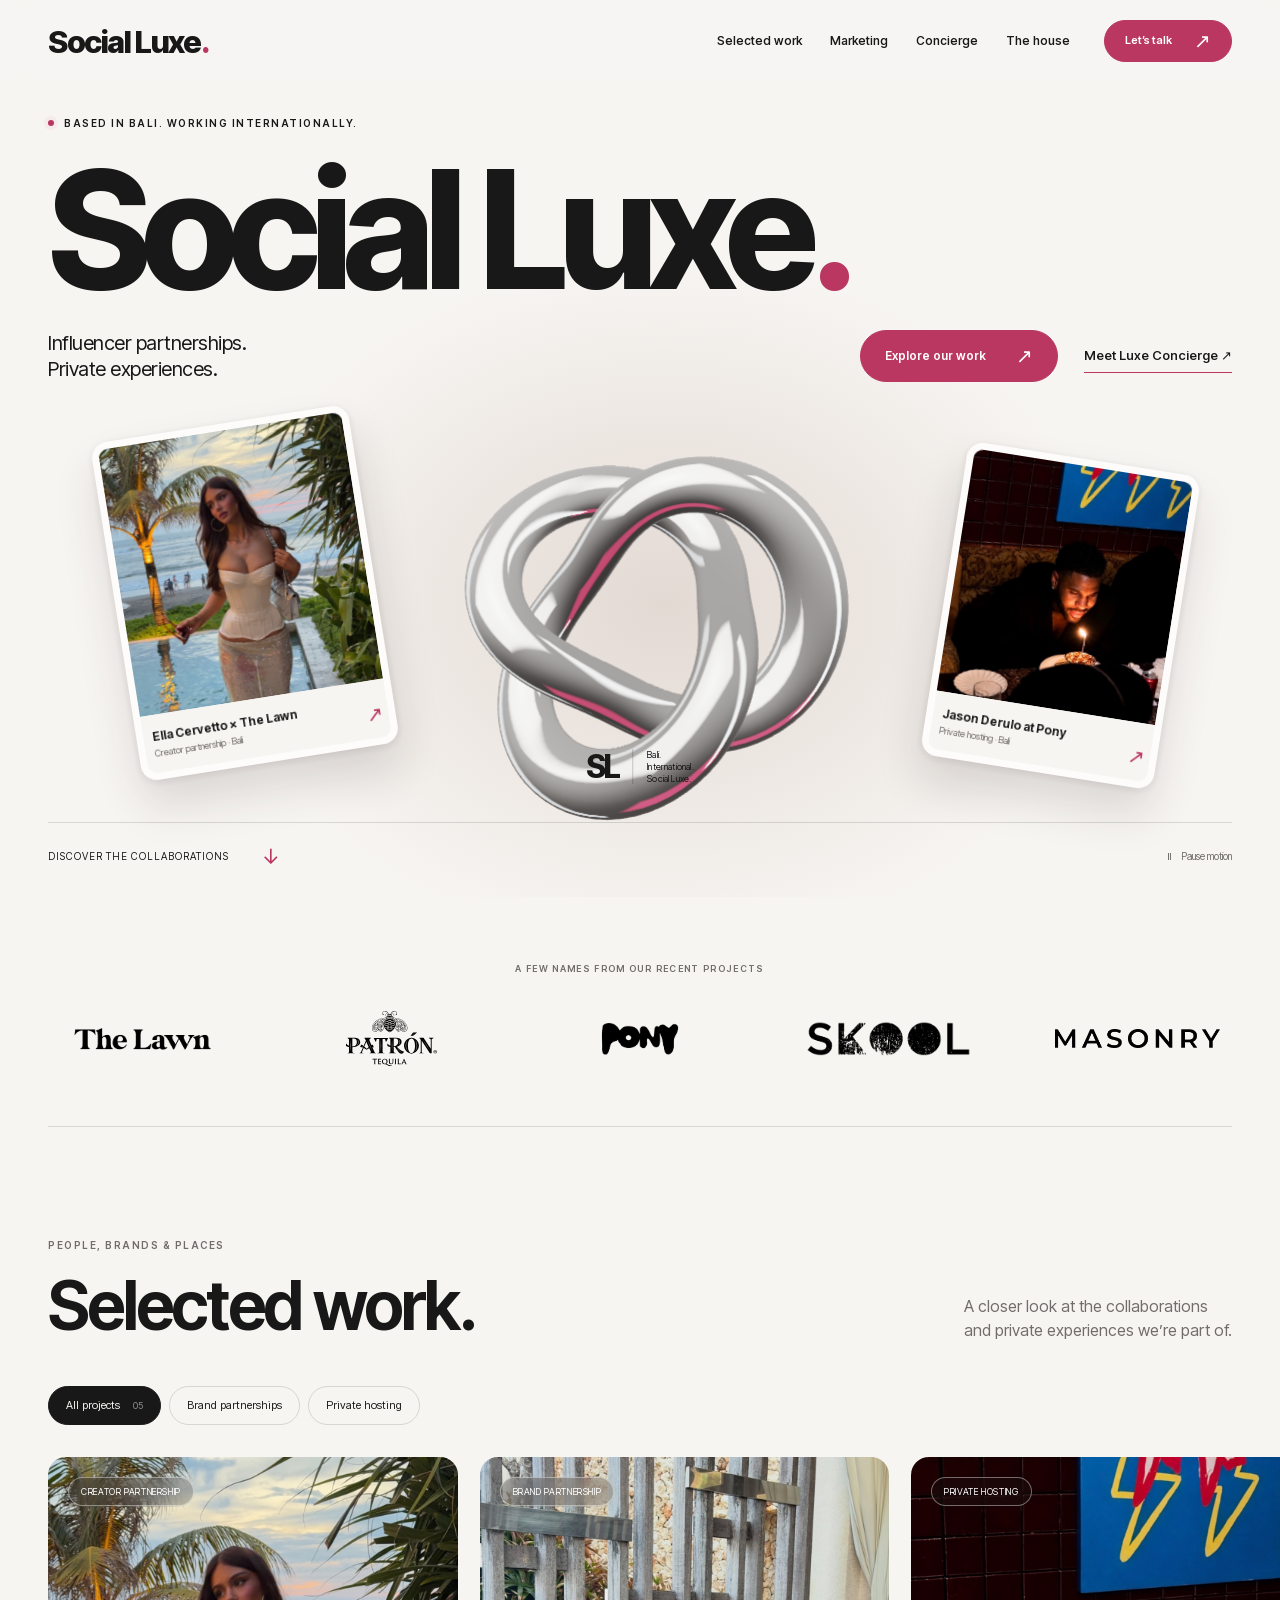
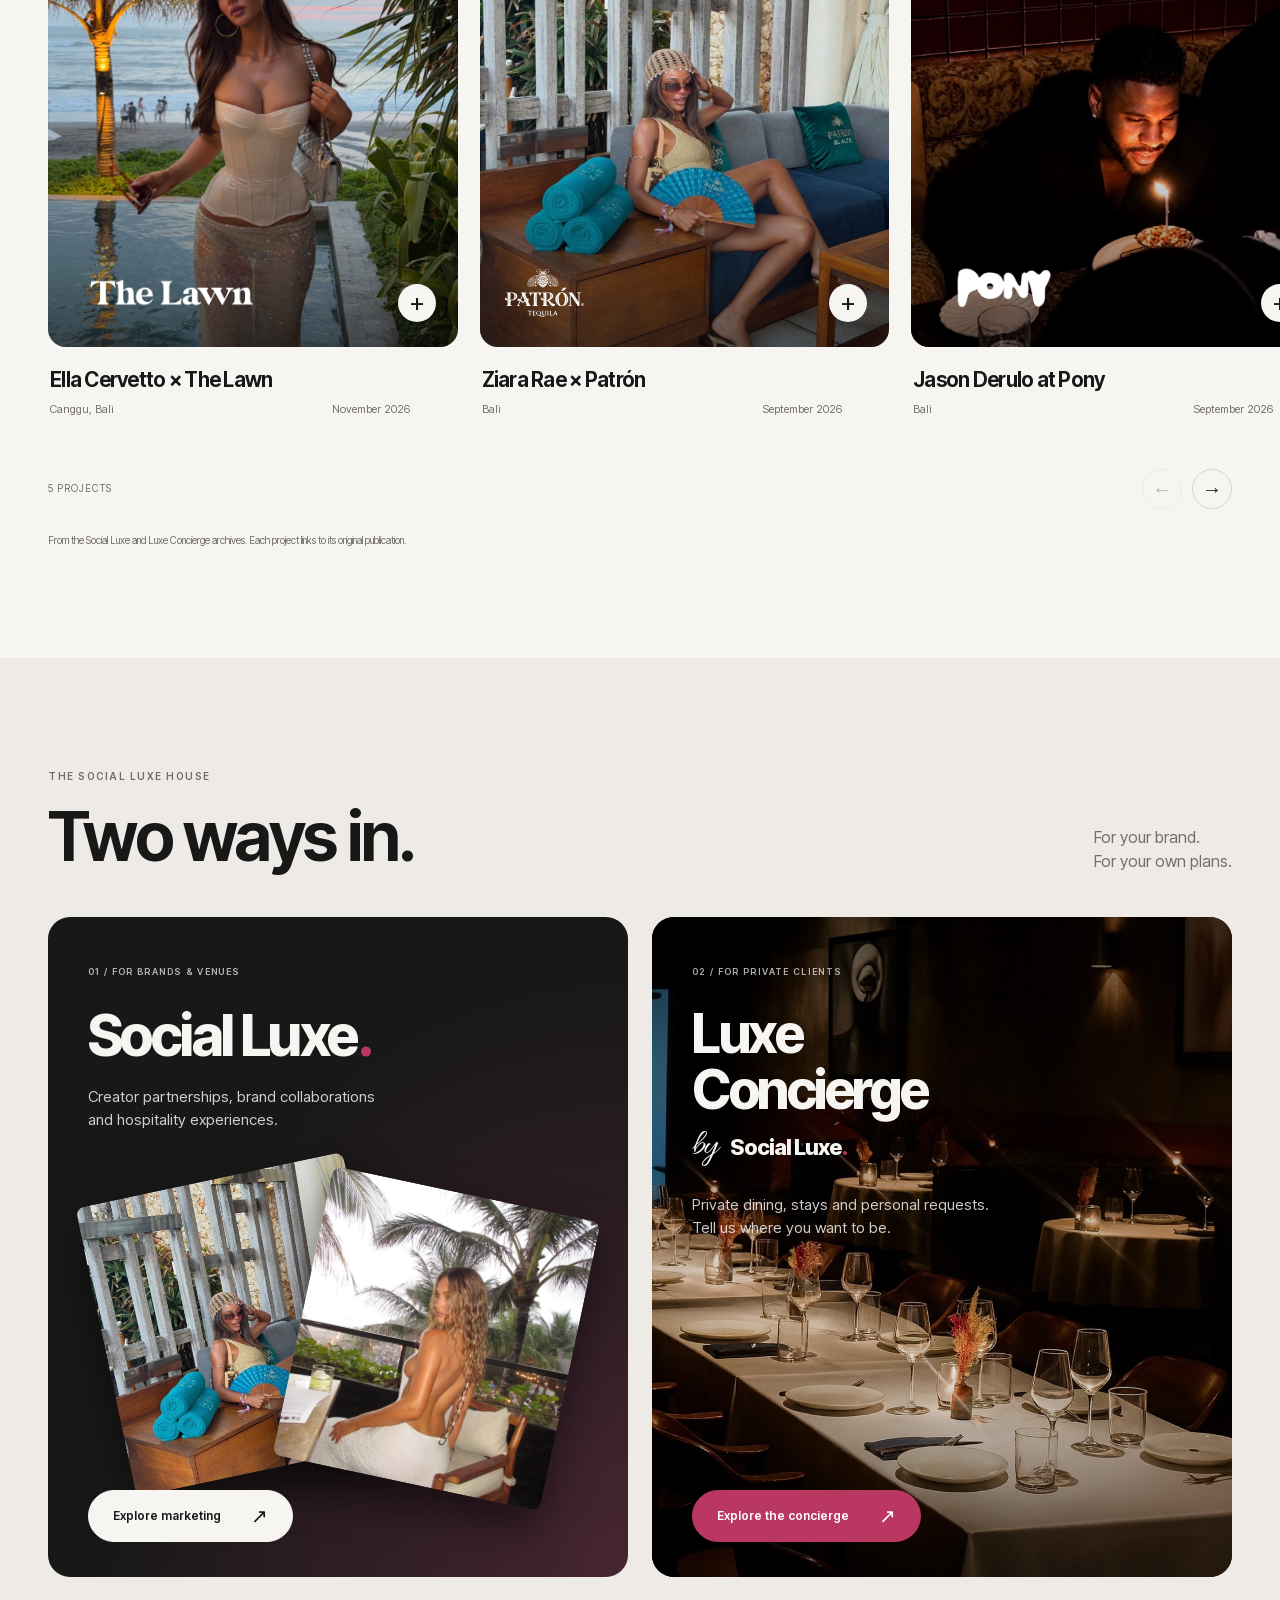
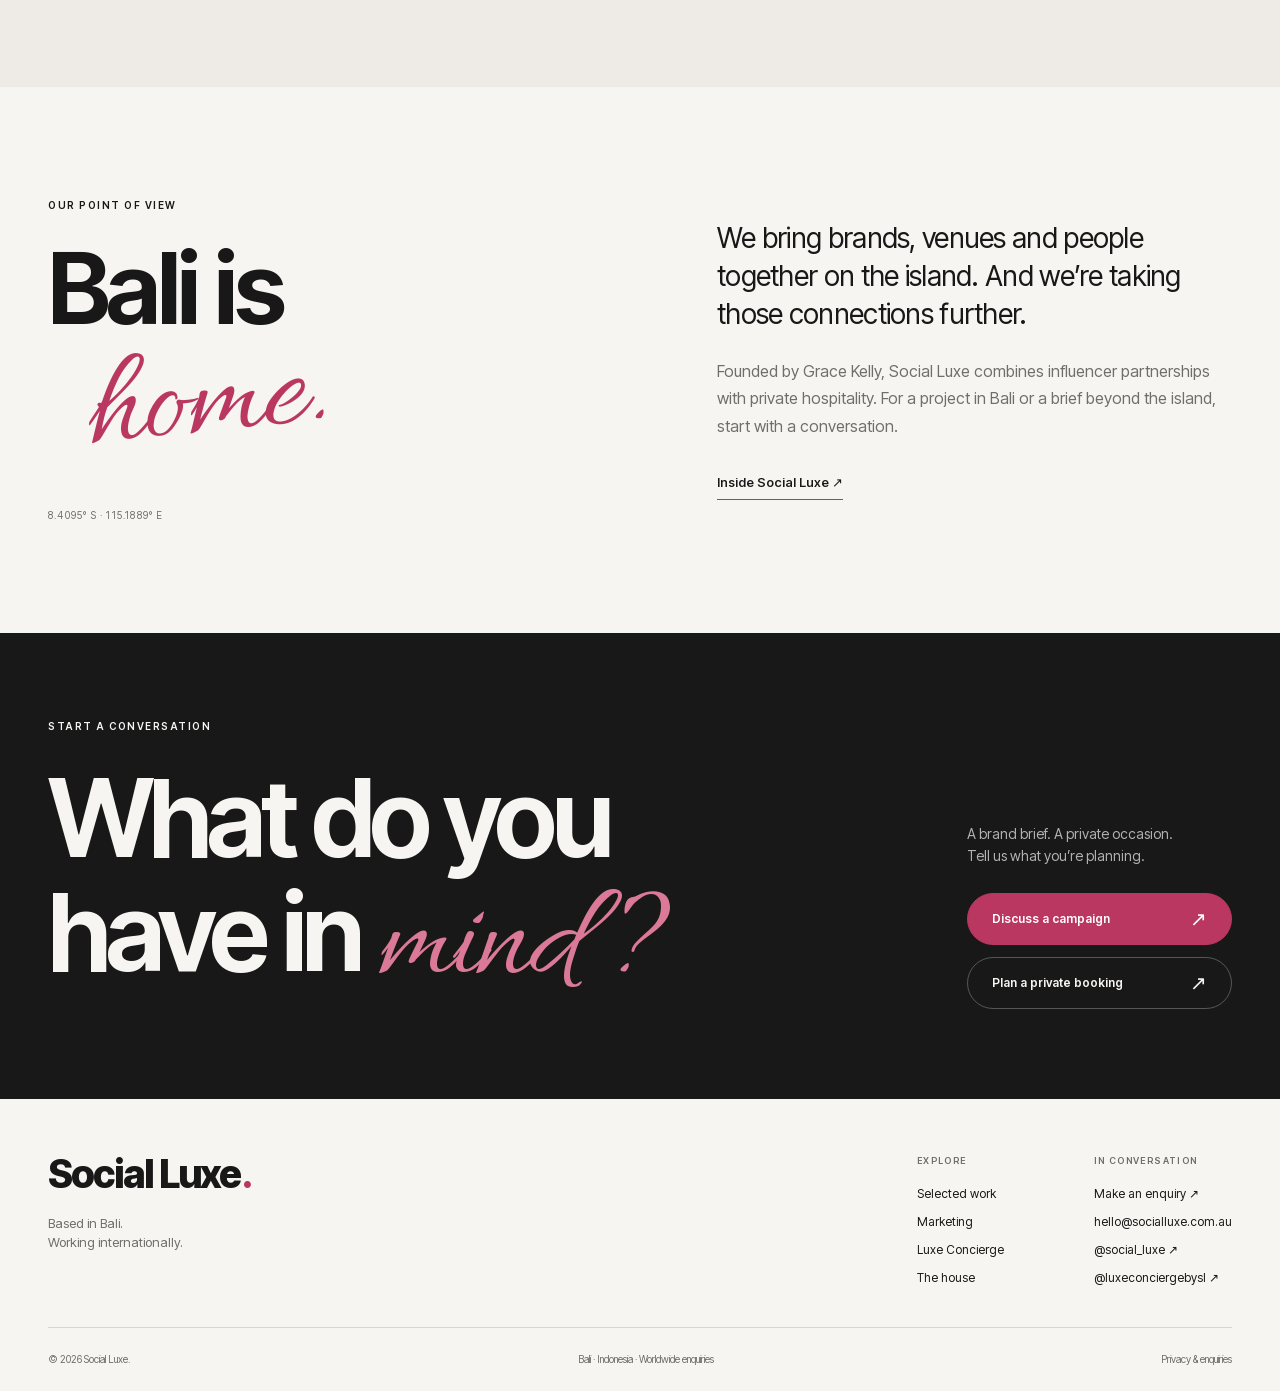
==== commit 552ae27f: "Redesign around Bali with verified Instagram projects and interactive chrome scene" ====
--- a/public/index.html
+++ b/public/index.html
@@ -1,59 +1,6 @@
-<!doctype html>
-<html lang="en"><head><meta charset="utf-8"><meta name="viewport" content="width=device-width,initial-scale=1">
-<title>Social Luxe — Marketing & Private Concierge</title><meta name="description" content="Influencer marketing for brands and venues. Private bookings and personal requests with Luxe Concierge by SL.">
-<meta name="robots" content="noindex,nofollow"><meta name="theme-color" content="#f8f5f1">
-<meta property="og:title" content="Social Luxe — Marketing & Private Concierge"><meta property="og:description" content="Influencer marketing for brands and venues. Private bookings and personal requests with Luxe Concierge by SL."><meta property="og:type" content="website">
-<link rel="icon" href="/assets/favicon.svg" type="image/svg+xml">
-<link rel="preload" href="/assets/fonts/inter-tight.woff2" as="font" type="font/woff2" crossorigin>
-<link rel="stylesheet" href="/styles.css"><script src="/app.js" defer></script></head>
-<body class=""><a class="skip-link" href="#main">Skip to content</a>
-    <header class="site-header"><div class="shell header-inner">
-      <a class="brand" href="/" aria-label="Social Luxe home">Social Luxe<span class="brand-period">.</span></a>
-      <nav class="desktop-nav" aria-label="Main navigation"><a class="nav-link" href="/marketing/">Marketing</a><a class="nav-link" href="/concierge/">Private Concierge</a><a class="nav-link" href="/the-house/">The House</a></nav>
-      <a class="button header-action" href="/enquire/">Enquire<span class="arrow" aria-hidden="true">↗</span></a>
-      <button class="menu-toggle" aria-label="Open menu" aria-controls="mobile-menu" aria-expanded="false"><span></span><span></span></button>
-    </div></header>
-    <div class="mobile-menu" id="mobile-menu" hidden><nav aria-label="Mobile navigation"><a class="mobile-link" href="/marketing/">Marketing</a><a class="mobile-link" href="/concierge/">Private Concierge</a><a class="mobile-link" href="/the-house/">The House</a><a class="button " href="/enquire/">Get in touch<span class="arrow" aria-hidden="true">↗</span></a></nav><p><a href="mailto:hello@socialluxe.com.au">hello@socialluxe.com.au</a></p></div><main id="main">
-<section class="home-hero shell">
-  <h1 class="display hero-enter"><span>Influencer marketing.</span><span><span class="script hero-script">Private</span> concierge.</span></h1>
-  <p class="hero-copy hero-enter">Campaigns for brands and venues.<br>Bookings for private clients.</p>
-  <div class="hero-actions hero-enter"><a class="button " href="/marketing/">For brands & venues<span class="arrow" aria-hidden="true">↗</span></a><a class="button " href="/concierge/">For private clients<span class="arrow" aria-hidden="true">↗</span></a></div>
-  <div class="hero-bottom"><p class="eyebrow">Australia · Worldwide</p><a class="scroll-link" href="#our-world">Explore Social Luxe <span aria-hidden="true">↓</span></a></div>
-</section>
-<section class="shell service-grid" id="our-world" aria-label="Our two services">
-  <article class="service-panel reveal"><a href="/marketing/" class="photo" style="display:block" aria-label="Explore marketing and partnerships">
-    <img src="/assets/marketing.jpg" alt="Editorial fashion shoot with a photographer at a coastal venue" width="1536" height="1024" fetchpriority="high">
-    <span class="photo-label">For brands &amp; venues</span>
-    <div class="photo-caption"><h2>Marketing &amp;<br>partnerships.</h2><span class="circle-arrow" aria-hidden="true">↗</span></div>
-  </a><div class="panel-info"><p>Influencer campaigns, brand collaborations<br>and venue partnerships.</p><span class="eyebrow">Social Luxe / 01</span></div></article>
-  <article class="service-panel reveal delay-1"><a href="/concierge/" class="photo" style="display:block" aria-label="Explore Luxe Concierge by SL">
-    <img src="/assets/concierge.jpg" alt="A private dining table overlooking the sea at sunset" width="1536" height="1024" fetchpriority="high">
-    <span class="photo-label">For private clients</span>
-    <div class="photo-caption"><h2 class="concierge-wordmark"><span class="script">Luxe</span><span class="wordmark-bottom">CONCIERGE <span class="by-sl">BY SL</span></span></h2><span class="circle-arrow" aria-hidden="true">↗</span></div>
-  </a><div class="panel-info"><p>Private reservations, personal requests<br>and the arrangements around them.</p><span class="eyebrow">Social Luxe / 02</span></div></article>
-</section>
-<section class="section shell intro-grid">
-  <div class="intro-copy reveal"><p class="eyebrow with-dot">The house</p><h2 class="section-title">Meet<br>Social Luxe.</h2><p>Social Luxe is a marketing house and private concierge founded by Grace Kelly. We work with brands, venues, talent and private clients — with a different approach for every brief.</p><a class="text-link" href="/the-house/">Meet Social Luxe <span aria-hidden="true">↗</span></a></div>
-  <div class="detail-composition reveal delay-1"><div class="photo"><img src="/assets/detail.jpg" alt="A raspberry flower being placed on an ivory table setting" width="1254" height="1254" loading="lazy"></div><div class="detail-note" aria-label="Luxe Concierge by SL"><span class="script">Luxe Concierge</span><span class="eyebrow">by Social Luxe</span></div></div>
-</section>
-<section class="section shell" style="padding-top:0"><div class="section-head reveal"><div><p class="eyebrow with-dot">From the archive</p><h2 class="section-title">Selected moments.</h2></div><p>Venue bookings, collaborations<br>and private hosting.</p></div><div class="reveal"><div class="archive">
-      <a class="archive-item" href="https://www.linkedin.com/posts/social-luxe_sandiego-california-locationbookings-activity-7056707686544912384-Ndfm" target="_blank" rel="noopener noreferrer"><span class="eyebrow">San Diego / 2023</span><h3>Villa Pantera</h3><span class="caption">Venue bookings &amp; brand activations</span><span class="arrow" aria-hidden="true">↗</span></a>
-      <a class="archive-item" href="https://www.instagram.com/social_luxe/p/DdlFEnvEw7c/" target="_blank" rel="noopener noreferrer"><span class="eyebrow">Bali / 2026</span><h3>Jason Derulo in Bali</h3><span class="caption">Private hosting with Luxe Concierge</span><span class="arrow" aria-hidden="true">↗</span></a>
-    </div><p class="archive-note">Selected moments from our public archive. Open a story to see the original post.</p></div></section>
-<section class="section shell" style="border-top:1px solid var(--line)"><div class="section-head reveal"><div><p class="eyebrow with-dot">How it works</p><h2 class="section-title">Start with a conversation.</h2></div></div><div class="process-grid">
-      <div class="process-item reveal"><span class="number">01 /</span><h3>Tell us what you need.</h3><p>A campaign brief, a booking or an idea. Share the details and the dates you have in mind.</p></div>
-      <div class="process-item reveal delay-1"><span class="number">02 /</span><h3>Talk it through.</h3><p>We discuss the right approach, the people involved and the options for your budget.</p></div>
-      <div class="process-item reveal delay-2"><span class="number">03 /</span><h3>Confirm the details.</h3><p>Agree the scope and arrangements before anything is confirmed.</p></div>
-    </div></section>
-<section class="contact-band"><div class="shell contact-band-inner">
-      <div class="reveal"><p class="eyebrow">Let’s talk</p><h2>Get in <span class="script">touch.</span></h2></div>
-      <div class="contact-options reveal"><div class="contact-option"><p class="eyebrow">For brands &amp; venues</p><a class="button " href="/enquire/?service=marketing">Discuss a campaign<span class="arrow" aria-hidden="true">↗</span></a></div><div class="contact-option"><p class="eyebrow">For private clients</p><a class="button " href="/enquire/?service=concierge">Plan a booking<span class="arrow" aria-hidden="true">↗</span></a></div></div>
-    </div></section>
-</main><footer class="site-footer"><div class="shell">
-      <div class="footer-top"><div><a class="brand" href="/">Social Luxe<span class="brand-period">.</span></a><p class="footer-description">Australia. Working worldwide.</p></div>
-      <div class="footer-nav">
-        <div class="footer-column"><span class="eyebrow">Explore</span><a href="/marketing/">Marketing</a><a href="/concierge/">Luxe Concierge by SL</a><a href="/the-house/">The House</a></div>
-        <div class="footer-column"><span class="eyebrow">Get in touch</span><a href="/enquire/">Make an enquiry ↗</a><a href="mailto:hello@socialluxe.com.au">hello@socialluxe.com.au</a></div>
-        <div class="footer-column"><span class="eyebrow">Follow along</span><a href="https://www.instagram.com/social_luxe/" target="_blank" rel="noopener noreferrer">Social Luxe ↗</a><a href="https://www.instagram.com/luxeconciergebysl/" target="_blank" rel="noopener noreferrer">Luxe Concierge ↗</a></div>
-      </div></div><div class="footer-bottom"><span>© 2026 Social Luxe.</span><a href="/privacy/">Privacy &amp; enquiries</a><span>Marketing · Partnerships · Private bookings</span></div>
-    </div></footer></body></html>+<!doctype html><html lang="en"><head><meta charset="utf-8"><meta name="viewport" content="width=device-width,initial-scale=1"><title>Social Luxe — Bali & Beyond</title><meta name="description" content="Influencer partnerships and private experiences. Social Luxe is based in Bali and working internationally."><meta name="robots" content="noindex,nofollow"><meta name="theme-color" content="#f7f5f2"><meta property="og:title" content="Social Luxe — Bali & Beyond"><meta property="og:description" content="Influencer partnerships and private experiences. Social Luxe is based in Bali and working internationally."><meta property="og:type" content="website"><link rel="icon" href="/assets/favicon.svg" type="image/svg+xml"><link rel="preload" href="/assets/fonts/inter-tight.woff2" as="font" type="font/woff2" crossorigin><link rel="stylesheet" href="/styles.css"><script src="/app.js" defer></script><script src="/material-scene.js" defer></script></head><body class="home-page"><a class="skip-link" href="#main">Skip to content</a><header class="site-header"><div class="shell header-inner"><a class="brand" href="/" aria-label="Social Luxe home">Social Luxe<span class="brand-period">.</span></a><nav class="desktop-nav" aria-label="Main navigation"><a href="/work/" class="nav-link">Selected work</a><a href="/marketing/" class="nav-link">Marketing</a><a href="/concierge/" class="nav-link">Concierge</a><a href="/the-house/" class="nav-link">The house</a></nav><a class="button header-action" href="/enquire/">Let’s talk<span aria-hidden="true">↗</span></a><button class="menu-toggle" aria-label="Open menu" aria-controls="mobile-menu" aria-expanded="false"><span></span><span></span></button></div></header><div id="mobile-menu" class="mobile-menu" hidden><nav aria-label="Mobile navigation"><a href="/work/" class="nav-link">Selected work</a><a href="/marketing/" class="nav-link">Marketing</a><a href="/concierge/" class="nav-link">Concierge</a><a href="/the-house/" class="nav-link">The house</a><a class="button " href="/enquire/">Make an enquiry<span aria-hidden="true">↗</span></a></nav><p>Bali, Indonesia. Working internationally.</p></div><main id="main">
+<section class="visual-hero"><div class="shell hero-heading"><p class="eyebrow hero-enter"><span class="status-dot"></span> Based in Bali. Working internationally.</p><h1 class="hero-enter">Social Luxe<span class="brand-period">.</span></h1><div class="hero-subline hero-enter"><p>Influencer partnerships.<br>Private experiences.</p><div><a class="button " href="#work">Explore our work<span aria-hidden="true">↗</span></a><a class="text-link" href="/concierge/">Meet Luxe Concierge ↗</a></div></div></div>
+<div class="hero-stage" aria-label="A selection of Social Luxe collaborations"><div class="material-object"><div class="scene-fallback" aria-hidden="true"><i></i><i></i></div><canvas id="material-scene" aria-hidden="true"></canvas></div><a class="floating-photo floating-ella" href="/work/#ella" data-project="ella" aria-label="Explore Ella Cervetto and The Lawn"><img src="/assets/projects/ella-lawn.jpg" alt="Ella Cervetto at The Lawn, Bali" width="1080" height="1400" fetchpriority="high"><span><b>Ella Cervetto × The Lawn</b><small>Creator partnership · Bali</small><i aria-hidden="true">↗</i></span></a><a class="floating-photo floating-jason" href="/work/#jason" data-project="jason" aria-label="Explore Jason Derulo at Pony"><img src="/assets/projects/jason-pony.jpg" alt="Jason Derulo celebrating his birthday at Pony" width="1080" height="1400"><span><b>Jason Derulo at Pony</b><small>Private hosting · Bali</small><i aria-hidden="true">↗</i></span></a><div class="material-label" aria-hidden="true"><span>SL</span><small>Bali.<br>International.<br>Social Luxe.</small></div></div><div class="shell hero-stage-footer"><a href="#work" class="scroll-link">Discover the collaborations <span aria-hidden="true">↓</span></a><button id="motion-toggle" class="motion-toggle" aria-pressed="false"><span aria-hidden="true">Ⅱ</span> Pause motion</button></div></section>
+<section class="brand-strip shell" aria-label="Brands and venues in our selected projects"><p class="eyebrow">A few names from our recent projects</p><div class="brand-logos"><a href="/work/#ella" data-project="ella" aria-label="Explore Ella Cervetto × The Lawn"><img class="partner-logo" src="/assets/logos/the-lawn.png" alt="The Lawn" loading="lazy"></a><a href="/work/#patron" data-project="patron" aria-label="Explore Ziara Rae × Patrón"><img class="partner-logo" src="/assets/logos/patron.svg" alt="Patrón" loading="lazy"></a><a href="/work/#jason" data-project="jason" aria-label="Explore Jason Derulo at Pony"><img class="partner-logo" src="/assets/logos/pony.webp" alt="Pony" loading="lazy"></a><a href="/work/#skool" data-project="skool" aria-label="Explore Tyniesha Hales × Skool Kitchen"><img class="partner-logo" src="/assets/logos/skool.png" alt="Skool Kitchen" loading="lazy"></a><a href="/work/#wiz" data-project="wiz" aria-label="Explore A private dinner for Wiz Khalifa"><img class="partner-logo" src="/assets/logos/masonry.webp" alt="Masonry" loading="lazy"></a></div></section><section id="work" class="work-section section" data-gallery><div class="shell"><div class="section-head reveal"><div><p class="eyebrow">People, brands &amp; places</p><h2 class="section-title">Selected work.</h2></div><p>A closer look at the collaborations<br>and private experiences we’re part of.</p></div><div class="work-filters" role="group" aria-label="Filter projects"><button class="active" data-filter="all" aria-pressed="true">All projects <span>05</span></button><button data-filter="partnerships" aria-pressed="false">Brand partnerships</button><button data-filter="hosting" aria-pressed="false">Private hosting</button></div></div><div class="project-rail " tabindex="0" role="region" aria-label="Selected collaborations"><article class="project-card" id="ella" data-category="partnerships"><a class="project-cover" href="/work/#ella" data-project="ella" aria-label="Explore Ella Cervetto × The Lawn"><img class="project-photo" src="/assets/projects/ella-lawn.jpg" alt="Photography from @social_luxe · Ella Cervetto × The Lawn" width="1080" height="1400" loading="lazy"><span class="project-type">Creator partnership</span><span class="project-logo"><img class="partner-logo" src="/assets/logos/the-lawn.png" alt="The Lawn" loading="lazy"></span><span class="project-open" aria-hidden="true">+</span></a><div class="project-caption"><h3>Ella Cervetto × The Lawn</h3><p>Canggu, Bali <span>November 2026</span></p></div></article><article class="project-card" id="patron" data-category="partnerships"><a class="project-cover" href="/work/#patron" data-project="patron" aria-label="Explore Ziara Rae × Patrón"><img class="project-photo" src="/assets/projects/ziara-patron.jpg" alt="Photography from @social_luxe · Ziara Rae × Patrón" width="1080" height="1400" loading="lazy"><span class="project-type">Brand partnership</span><span class="project-logo"><img class="partner-logo" src="/assets/logos/patron.svg" alt="Patrón" loading="lazy"></span><span class="project-open" aria-hidden="true">+</span></a><div class="project-caption"><h3>Ziara Rae × Patrón</h3><p>Bali <span>September 2026</span></p></div></article><article class="project-card" id="jason" data-category="hosting"><a class="project-cover" href="/work/#jason" data-project="jason" aria-label="Explore Jason Derulo at Pony"><img class="project-photo" src="/assets/projects/jason-pony.jpg" alt="Photography from @social_luxe · Jason Derulo in Bali" width="1080" height="1400" loading="lazy"><span class="project-type">Private hosting</span><span class="project-logo"><img class="partner-logo" src="/assets/logos/pony.webp" alt="Pony" loading="lazy"></span><span class="project-open" aria-hidden="true">+</span></a><div class="project-caption"><h3>Jason Derulo at Pony</h3><p>Bali <span>September 2026</span></p></div></article><article class="project-card" id="skool" data-category="partnerships"><a class="project-cover" href="/work/#skool" data-project="skool" aria-label="Explore Tyniesha Hales × Skool Kitchen"><img class="project-photo" src="/assets/projects/tyniesha-skool.jpg" alt="Photography from @social_luxe · Tyniesha Hales × Skool Kitchen" width="1080" height="1400" loading="lazy"><span class="project-type">Creator partnership</span><span class="project-logo"><img class="partner-logo" src="/assets/logos/skool.png" alt="Skool Kitchen" loading="lazy"></span><span class="project-open" aria-hidden="true">+</span></a><div class="project-caption"><h3>Tyniesha Hales × Skool Kitchen</h3><p>Canggu, Bali <span>June 2026</span></p></div></article><article class="project-card" id="wiz" data-category="hosting"><a class="project-cover" href="/work/#wiz" data-project="wiz" aria-label="Explore A private dinner for Wiz Khalifa"><img class="project-photo" src="/assets/projects/wiz-dinner.jpg" alt="Photography from @luxeconciergebysl · Private dinner in Bali" width="1080" height="1400" loading="lazy"><span class="project-type">Private dining</span><span class="project-logo"><img class="partner-logo" src="/assets/logos/masonry.webp" alt="Masonry" loading="lazy"></span><span class="project-open" aria-hidden="true">+</span></a><div class="project-caption"><h3>A private dinner for Wiz Khalifa</h3><p>Bali <span>October 2025</span></p></div></article></div><div class="shell"><div class="gallery-controls"><p class="gallery-status" aria-live="polite">5 projects</p><div><button class="gallery-prev" aria-label="Previous projects">←</button><button class="gallery-next" aria-label="Next projects">→</button></div></div><p class="source-note">From the Social Luxe and Luxe Concierge archives. Each project links to its original publication.</p></div></section>
+<section class="worlds-section section"><div class="shell"><div class="section-head reveal"><div><p class="eyebrow">The Social Luxe house</p><h2 class="section-title">Two ways in.</h2></div><p>For your brand.<br>For your own plans.</p></div><div class="worlds-grid"><article class="world-card marketing-world reveal"><span class="eyebrow">01 / For brands &amp; venues</span><h3>Social Luxe<span>.</span></h3><p>Creator partnerships, brand collaborations<br>and hospitality experiences.</p><div class="stacked-images" aria-hidden="true"><img src="/assets/projects/ziara-patron.jpg" alt="" loading="lazy"><img src="/assets/projects/tyniesha-skool.jpg" alt="" loading="lazy"></div><a class="button button-light" href="/marketing/">Explore marketing<span aria-hidden="true">↗</span></a></article><article class="world-card concierge-world reveal delay-1"><img class="world-backdrop" src="/assets/projects/wiz-dinner.jpg" alt="The private dinner setting prepared for Wiz Khalifa in Bali" loading="lazy"><div class="world-content"><span class="eyebrow">02 / For private clients</span><h3 class="luxe-mark">Luxe Concierge<span class="luxe-signature"><span class="script">by</span> <span class="brand">Social Luxe<span class="brand-period">.</span></span></span></h3><p>Private dining, stays and personal requests.<br>Tell us where you want to be.</p><a class="button " href="/concierge/">Explore the concierge<span aria-hidden="true">↗</span></a></div></article></div></div></section>
+<section class="section shell bali-section"><div class="bali-title reveal"><p class="eyebrow">Our point of view</p><h2 class="section-title">Bali is<br><span class="script">home.</span></h2><span class="coordinate">8.4095° S · 115.1889° E</span></div><div class="bali-copy reveal"><p class="body-large">We bring brands, venues and people together on the island. And we’re taking those connections further.</p><p>Founded by Grace Kelly, Social Luxe combines influencer partnerships with private hospitality. For a project in Bali or a brief beyond the island, start with a conversation.</p><a class="text-link" href="/the-house/">Inside Social Luxe ↗</a></div></section><section class="contact-band"><div class="shell"><p class="eyebrow reveal">Start a conversation</p><div class="contact-band-inner"><h2 class="reveal">What do you<br>have in <span class="script">mind?</span></h2><div class="contact-options reveal"><p>A brand brief. A private occasion.<br>Tell us what you’re planning.</p><a class="button " href="/enquire/?service=marketing">Discuss a campaign<span aria-hidden="true">↗</span></a><a class="button button-outline" href="/enquire/?service=concierge">Plan a private booking<span aria-hidden="true">↗</span></a></div></div></div></section></main><footer class="site-footer"><div class="shell"><div class="footer-top"><div><a class="brand" href="/">Social Luxe<span class="brand-period">.</span></a><p class="footer-description">Based in Bali.<br>Working internationally.</p></div><div class="footer-nav"><div class="footer-column"><span class="eyebrow">Explore</span><a href="/work/">Selected work</a><a href="/marketing/">Marketing</a><a href="/concierge/">Luxe Concierge</a><a href="/the-house/">The house</a></div><div class="footer-column"><span class="eyebrow">In conversation</span><a href="/enquire/">Make an enquiry ↗</a><a href="mailto:hello@socialluxe.com.au">hello@socialluxe.com.au</a><a href="https://www.instagram.com/social_luxe/" target="_blank" rel="noopener noreferrer">@social_luxe ↗</a><a href="https://www.instagram.com/luxeconciergebysl/" target="_blank" rel="noopener noreferrer">@luxeconciergebysl ↗</a></div></div></div><div class="footer-bottom"><span>© 2026 Social Luxe.</span><span>Bali · Indonesia · Worldwide enquiries</span><a href="/privacy/">Privacy &amp; enquiries</a></div></div></footer><dialog id="project-dialog" aria-labelledby="project-title"><button class="dialog-close" aria-label="Close project">×</button><div class="dialog-layout"><div class="dialog-visual"><img id="dialog-photo" alt="" width="1080" height="1400"><div class="dialog-photo-controls"><button id="photo-prev" aria-label="Previous photo">←</button><span id="photo-count" aria-live="polite"></span><button id="photo-next" aria-label="Next photo">→</button></div></div><div class="dialog-copy"><p id="project-category" class="eyebrow"></p><h2 id="project-title"></h2><div id="dialog-logo"></div><p id="project-description"></p><dl><div><dt>Location</dt><dd id="project-place"></dd></div><div><dt>Published</dt><dd id="project-date"></dd></div></dl><a id="project-source" class="button" href="https://www.instagram.com/social_luxe/" target="_blank" rel="noopener noreferrer">View original post <span aria-hidden="true">↗</span></a><a id="project-photo-source" class="text-link" href="https://www.instagram.com/social_luxe/" target="_blank" rel="noopener noreferrer" hidden>View photo publication ↗</a><p id="project-credit" class="source-note"></p></div></div></dialog><script id="projects-data" type="application/json">[{"id": "ella", "title": "Ella Cervetto × The Lawn", "short": "Ella Cervetto", "partner": "The Lawn", "category": "partnerships", "categoryLabel": "Creator partnership", "place": "Canggu, Bali", "date": "November 2026", "image": "ella-lawn", "photos": ["ella-lawn", "ella-lawn-detail"], "logo": "the-lawn.png", "description": "Ella Cervetto at The Lawn Canggu. A creator and venue collaboration shared by Social Luxe as part of its client work.", "source": "https://www.instagram.com/social_luxe/p/DfWwA1ykzfr/", "credit": "Photography from @social_luxe · Ella Cervetto × The Lawn"}, {"id": "patron", "title": "Ziara Rae × Patrón", "short": "Ziara Rae", "partner": "Patrón", "category": "partnerships", "categoryLabel": "Brand partnership", "place": "Bali", "date": "September 2026", "image": "ziara-patron", "photos": ["ziara-patron"], "logo": "patron.svg", "description": "Ziara Rae for Patrón. A brand collaboration featured on Social Luxe’s account under #SLClients.", "source": "https://www.instagram.com/social_luxe/p/Dd2vFVZk_rT/", "credit": "Photography from @social_luxe · Ziara Rae × Patrón"}, {"id": "jason", "title": "Jason Derulo at Pony", "short": "Jason Derulo", "partner": "Pony", "category": "hosting", "categoryLabel": "Private hosting", "place": "Bali", "date": "September 2026", "image": "jason-pony", "photos": ["jason-pony", "jason-pony-cover"], "logo": "pony.webp", "description": "An intimate birthday celebration at Pony, curated by Social Luxe, with drinks by Patrón. Private hosting for Jason Derulo during his time in Bali.", "source": "https://www.instagram.com/pony.bali/reel/DdfnHnxoyr7/", "photoSource": "https://www.instagram.com/social_luxe/p/DdlFEnvEw7c/", "credit": "Photography from @social_luxe · Jason Derulo in Bali"}, {"id": "skool", "title": "Tyniesha Hales × Skool Kitchen", "short": "Tyniesha Hales", "partner": "Skool Kitchen", "category": "partnerships", "categoryLabel": "Creator partnership", "place": "Canggu, Bali", "date": "June 2026", "image": "tyniesha-skool", "photos": ["tyniesha-skool", "tyniesha-skool-detail"], "logo": "skool.png", "description": "Tyniesha Hales at Skool Kitchen. A creator and hospitality collaboration published by Social Luxe under #SLClients.", "source": "https://www.instagram.com/social_luxe/p/DZbkNwxEzaO/", "credit": "Photography from @social_luxe · Tyniesha Hales × Skool Kitchen"}, {"id": "wiz", "title": "A private dinner for Wiz Khalifa", "short": "Wiz Khalifa", "partner": "Masonry", "category": "hosting", "categoryLabel": "Private dining", "place": "Bali", "date": "October 2025", "image": "wiz-dinner", "photos": ["wiz-dinner", "wiz-dinner-cover"], "logo": "masonry.webp", "description": "A private post-performance dinner for Wiz Khalifa in Bali, curated and hosted by Luxe Concierge. The original publication features Masonry Bali.", "source": "https://www.instagram.com/luxeconciergebysl/p/DQL3hcGEhQ0/", "credit": "Photography from @luxeconciergebysl · Private dinner in Bali"}]</script></body></html>
--- a/styles.css
+++ b/styles.css
@@ -1,25 +1,23 @@
+@font-face{font-family:'Inter Tight';src:url('/assets/fonts/inter-tight.woff2') format('woff2');font-weight:400 900;font-display:swap}
 @font-face{font-family:Allura;src:url('/assets/fonts/allura.woff2') format('woff2');font-weight:400;font-display:swap}
-@font-face{font-family:'Inter Tight';src:url('/assets/fonts/inter-tight.woff2') format('woff2');font-weight:400 900;font-display:swap}
-:root{--paper:#f8f5f1;--ink:#181818;--pink:#bf3463;--line:rgba(24,24,24,.16);--muted:rgba(24,24,24,.65);--ease:cubic-bezier(.22,1,.36,1);--shell:min(1320px,calc(100% - 96px))}
-*{box-sizing:border-box}html{scroll-behavior:smooth;scroll-padding-top:110px}body{margin:0;background:var(--paper);color:var(--ink);font-family:'Inter Tight',Arial,sans-serif;-webkit-font-smoothing:antialiased;font-size:16px;line-height:1.55}body.menu-open{overflow:hidden}a{color:inherit;text-decoration:none}button,input,select,textarea{font:inherit}button,a,input,select,textarea{-webkit-tap-highlight-color:transparent}button{cursor:pointer;color:inherit}button,a{touch-action:manipulation}button:focus-visible,a:focus-visible,input:focus-visible,select:focus-visible,textarea:focus-visible,summary:focus-visible{outline:2px solid var(--pink);outline-offset:6px}::selection{background:var(--pink);color:var(--paper)}img{display:block;width:100%;height:auto}p,h1,h2,h3,figure{margin:0}h1,h2,h3{font-weight:400}p{max-width:60ch}a.inline-link{text-decoration:underline;text-underline-offset:4px}main{min-height:60vh}.shell{width:var(--shell);margin-inline:auto}.section{padding-block:110px}.eyebrow{font-size:11px;line-height:1.5;letter-spacing:.19em;font-weight:600;text-transform:uppercase}.eyebrow.with-dot{display:flex;align-items:center;gap:11px}.with-dot:before{content:"";width:6px;height:6px;flex:0 0 6px;border-radius:50%;background:var(--pink)}.muted{color:var(--muted)}.pink{color:var(--pink)}.script{font-family:Allura,cursive;font-weight:400;letter-spacing:-.035em;text-transform:none;line-height:1}.display{font-family:'Inter Tight',Arial,sans-serif;font-weight:700;letter-spacing:-.025em;line-height:1.06}.section-title{font-family:'Inter Tight',Arial,sans-serif;font-weight:700;font-size:clamp(42px,5vw,76px);line-height:1.08;letter-spacing:-.025em}.body-large{font-size:clamp(19px,1.7vw,25px);line-height:1.45}.sr-only{position:absolute;width:1px;height:1px;padding:0;margin:-1px;overflow:hidden;clip:rect(0,0,0,0);white-space:nowrap;border:0}.skip-link{position:fixed;z-index:200;left:16px;top:-80px;background:var(--pink);color:var(--paper);padding:14px 20px}.skip-link:focus{top:12px}
-.site-header{position:sticky;top:0;z-index:50;background:rgba(248,245,241,.96);border-bottom:1px solid transparent;transition:border-color .25s,background .25s;backdrop-filter:blur(16px)}.site-header.scrolled{border-color:var(--line)}.header-inner{height:92px;display:flex;align-items:center;justify-content:space-between;gap:35px}.brand{font-size:34px;line-height:1;letter-spacing:-.065em;font-weight:800;white-space:nowrap}.brand-period{color:var(--pink)}.desktop-nav{display:flex;align-items:center;gap:32px;margin-left:auto}.nav-link{font-size:13px;font-weight:600;padding-block:12px;position:relative}.nav-link:after{content:"";position:absolute;bottom:5px;left:0;width:100%;height:1px;background:var(--pink);transform:scaleX(0);transform-origin:left;transition:transform .3s var(--ease)}.nav-link:hover:after,.nav-link[aria-current="page"]:after{transform:scaleX(1)}.header-action{font-size:12px!important;min-height:42px!important;padding:11px 22px!important;gap:24px!important}.button{display:inline-flex;align-items:center;justify-content:space-between;gap:36px;min-height:54px;padding:16px 25px;border:1px solid var(--pink);border-radius:100px;background:var(--pink);color:var(--paper);font-size:13px;font-weight:600;line-height:1.2;transition:transform .25s var(--ease),background .25s,box-shadow .25s;text-align:left}.button:hover{background:var(--ink);border-color:var(--ink);transform:translateY(-2px)}.button .arrow{font-size:19px;transition:transform .25s var(--ease);line-height:1}.button:hover .arrow{transform:translate(2px,-2px)}.button-outline{border-color:var(--line);background:transparent;color:var(--ink)}.button-outline:hover{background:var(--ink);color:var(--paper)}.text-link{display:inline-flex;align-items:center;gap:22px;font-size:14px;font-weight:600;padding-bottom:6px;border-bottom:1px solid var(--pink);transition:gap .25s var(--ease),color .25s}.text-link:hover{gap:30px;color:var(--pink)}.menu-toggle{display:none;background:none;border:0;min-height:44px;min-width:44px;align-items:center;justify-content:center;flex-direction:column;gap:5px}.menu-toggle span{width:21px;height:1px;background:currentColor;transition:transform .25s}.menu-toggle[aria-expanded="true"] span:first-child{transform:translateY(3px) rotate(45deg)}.menu-toggle[aria-expanded="true"] span:last-child{transform:translateY(-3px) rotate(-45deg)}.mobile-menu{position:fixed;inset:76px 0 0;z-index:45;background:var(--paper);padding:45px 28px;overflow:auto}.mobile-menu[hidden]{display:none}.mobile-menu nav{display:flex;flex-direction:column;gap:24px}.mobile-menu .mobile-link{font-family:'Inter Tight',Arial,sans-serif;font-weight:700;font-size:40px;line-height:1.1}.mobile-menu .button{margin-top:20px}.mobile-menu p{font-size:14px;margin-top:40px}
-.home-hero{padding:64px 0 56px;text-align:center;position:relative}.home-hero .eyebrow{justify-content:center;margin-bottom:30px}.home-hero h1{font-size:clamp(48px,7vw,104px);line-height:1.1;letter-spacing:-.055em}.home-hero h1>span{display:block}.home-hero .hero-script{font-size:1.23em;color:var(--pink);display:inline-block;transform:rotate(-6deg);margin-right:.12em}.hero-copy{font-size:17px;line-height:1.6;margin:24px auto 28px;color:var(--muted)}.hero-actions{display:flex;justify-content:center;gap:12px}.hero-actions .button{min-width:210px}.hero-bottom{display:flex;justify-content:space-between;align-items:center;margin-top:46px}.hero-bottom .eyebrow{margin:0;font-size:10px}.scroll-link{display:flex;gap:14px;align-items:center;font-size:11px;letter-spacing:.12em;text-transform:uppercase}.scroll-link span{color:var(--pink);font-size:20px}
-.service-grid{display:grid;grid-template-columns:1fr 1fr;gap:22px}.service-panel .photo{height:460px;position:relative;overflow:hidden;border-radius:6px}.photo img{width:100%;height:100%;object-fit:cover;transition:transform 1.15s var(--ease)}.photo:hover img{transform:scale(1.035)}.service-panel .photo:after{content:"";position:absolute;inset:40% 0 0;background:linear-gradient(transparent,rgba(0,0,0,.63));pointer-events:none}.photo-label{position:absolute;z-index:1;top:22px;left:24px;border:1px solid rgba(248,245,241,.65);border-radius:30px;padding:7px 12px;color:var(--paper);font-size:10px;letter-spacing:.14em;text-transform:uppercase;background:rgba(24,24,24,.15)}.photo-caption{position:absolute;z-index:2;bottom:32px;left:32px;right:32px;color:var(--paper);display:flex;justify-content:space-between;align-items:end;gap:10px}.photo-caption h2{font-size:clamp(32px,3.4vw,54px);line-height:1.04;font-family:'Inter Tight',Arial,sans-serif;font-weight:700}.circle-arrow{border:1px solid rgba(248,245,241,.6);width:46px;height:46px;border-radius:50%;display:flex;align-items:center;justify-content:center;font-size:25px;flex:0 0 46px;transition:background .3s,border-color .3s}.service-panel:hover .circle-arrow{background:var(--pink);border-color:var(--pink)}.concierge-wordmark .script{font-size:72px;display:block;margin-bottom:-6px}.concierge-wordmark .wordmark-bottom{font-family:'Inter Tight',Arial,sans-serif;font-weight:700;font-size:27px;letter-spacing:.04em;line-height:1.1}.by-sl{font-family:'Inter Tight',sans-serif;letter-spacing:.12em;font-size:10px;margin-left:10px;vertical-align:middle}.panel-info{padding:21px 2px 25px;display:flex;justify-content:space-between;gap:20px;border-bottom:1px solid var(--line);align-items:start}.panel-info p{font-size:14px;max-width:34ch;color:var(--muted)}.panel-info .eyebrow{font-size:9px;white-space:nowrap;padding-top:4px}
-.section-head{display:flex;justify-content:space-between;gap:50px;align-items:end;margin-bottom:50px}.section-head .eyebrow{margin-bottom:20px}.section-head>p{font-size:17px;max-width:34ch;color:var(--muted)}.intro-grid{display:grid;grid-template-columns:.85fr 1.15fr;gap:100px;align-items:center}.intro-copy .eyebrow{margin-bottom:22px}.intro-copy .section-title{max-width:9ch}.intro-copy p{margin-top:28px;color:var(--muted);font-size:17px}.intro-copy .text-link{margin-top:30px}.detail-composition{position:relative;padding:0 0 45px 45px}.detail-composition .photo{aspect-ratio:1.25;border-radius:6px;overflow:hidden}.detail-note{position:absolute;left:0;bottom:0;background:var(--pink);color:var(--paper);padding:25px 34px;min-width:215px;transform:rotate(-5deg)}.detail-note .script{font-size:47px;display:block}.detail-note .eyebrow{display:block;font-size:9px;margin-top:8px}
-.offerings{border-top:1px solid var(--line)}.offering{display:grid;grid-template-columns:50px 1fr 1fr;gap:25px;align-items:start;padding:28px 0;border-bottom:1px solid var(--line)}.offering .number{font-size:12px;color:var(--pink);padding-top:7px}.offering h3{font-size:29px;font-weight:600;letter-spacing:-.045em;line-height:1.25}.offering p{color:var(--muted);font-size:15px}.process-grid{display:grid;grid-template-columns:repeat(3,1fr);gap:45px}.process-item{padding-top:24px;border-top:1px solid var(--line)}.process-item .number{font-size:12px;color:var(--pink)}.process-item h3{margin:26px 0 14px;font-size:26px;font-weight:600;letter-spacing:-.04em}.process-item p{font-size:15px;color:var(--muted);max-width:32ch}
-.archive{border-top:1px solid var(--line)}.archive-item{display:grid;grid-template-columns:140px 1fr 250px 36px;align-items:center;gap:30px;border-bottom:1px solid var(--line);padding:27px 0}.archive-item .eyebrow{font-size:10px;color:var(--muted)}.archive-item h3{font-size:29px;font-weight:600;letter-spacing:-.04em}.archive-item .caption{font-size:13px;color:var(--muted)}.archive-item .arrow{font-size:25px;color:var(--pink);transition:transform .3s}.archive-item:hover .arrow{transform:translate(3px,-3px)}.archive-item:hover h3{color:var(--pink)}.archive-note{font-size:12px;color:var(--muted);margin-top:20px}
-.contact-band{background:var(--ink);color:var(--paper);padding:85px 0}.contact-band .eyebrow{color:var(--paper);opacity:.65;margin-bottom:22px}.contact-band h2{font-size:clamp(50px,7vw,104px);line-height:1.05;font-family:'Inter Tight',Arial,sans-serif;font-weight:700;letter-spacing:-.025em}.contact-band h2 .script{font-size:1.17em;color:var(--pink)}.contact-band-inner{display:flex;justify-content:space-between;gap:60px;align-items:center}.contact-options{display:flex;flex-direction:column;gap:20px;min-width:290px}.contact-option .eyebrow{font-size:10px;margin-bottom:9px}.contact-option .button{width:100%}.contact-band .button:hover{background:var(--paper);border-color:var(--paper);color:var(--ink)}.footer-top{padding:48px 0 35px;display:flex;justify-content:space-between;gap:50px;align-items:start}.footer-top .brand{font-size:36px}.footer-description{font-size:13px;color:var(--muted);margin-top:16px}.footer-nav{display:flex;gap:65px}.footer-column{display:flex;flex-direction:column;gap:11px;font-size:13px}.footer-column a:hover{color:var(--pink)}.footer-column .eyebrow{margin-bottom:5px;font-size:9px;color:var(--muted)}.footer-bottom{display:flex;justify-content:space-between;gap:20px;padding:22px 0;border-top:1px solid var(--line);font-size:11px;color:var(--muted)}.footer-bottom a:hover{color:var(--pink)}
-.page-intro{padding:76px 0 64px}.page-intro .eyebrow{margin-bottom:26px}.page-intro h1{font-size:clamp(62px,8.5vw,122px);max-width:11ch}.page-intro .script{color:var(--pink);font-size:1.15em}.page-intro-grid{display:grid;grid-template-columns:1.15fr .85fr;gap:70px;align-items:end}.page-intro-grid .body-large{font-size:22px;max-width:29ch;margin-bottom:25px}.full-photo{height:560px;overflow:hidden;border-radius:6px}.full-photo img{object-position:center}.page-faq{display:grid;grid-template-columns:.8fr 1.2fr;gap:100px}.page-faq .eyebrow{margin-bottom:24px}details{border-bottom:1px solid var(--line)}details:first-child{border-top:1px solid var(--line)}summary{list-style:none;cursor:pointer;display:flex;align-items:center;justify-content:space-between;gap:25px;padding:23px 0;font-size:19px;font-weight:600}summary::-webkit-details-marker{display:none}summary:after{content:"+";color:var(--pink);font-size:26px;font-weight:400}details[open] summary:after{content:"−"}details p{padding:0 30px 23px 0;font-size:15px;color:var(--muted)}
-.concierge-page .site-header{background:var(--ink);color:var(--paper)}.concierge-page .site-header.scrolled{border-color:rgba(248,245,241,.16)}.concierge-page .mobile-menu{background:var(--ink);color:var(--paper)}.concierge-hero{position:relative;min-height:680px;display:flex;align-items:center;justify-content:center;color:var(--paper);text-align:center;overflow:hidden;background:var(--ink)}.concierge-hero>img{position:absolute;inset:0;height:100%;object-fit:cover;object-position:center 55%}.concierge-hero:after{content:"";position:absolute;inset:0;background:rgba(24,24,24,.42)}.concierge-hero-inner{position:relative;z-index:1;padding:50px 20px 70px}.concierge-hero .eyebrow{margin-bottom:35px}.concierge-hero h1 .script{font-size:clamp(120px,16vw,225px);display:block;margin-bottom:-22px}.concierge-hero h1 .concierge-title{font-family:'Inter Tight',Arial,sans-serif;font-weight:700;font-size:clamp(45px,6.7vw,94px);letter-spacing:.035em;line-height:1}.concierge-hero h1 .by-line{display:block;font-family:'Inter Tight',sans-serif;letter-spacing:.3em;font-size:13px;margin-top:20px}.concierge-hero p{margin:30px auto 27px;font-size:17px}.concierge-intro{display:grid;grid-template-columns:.8fr 1.2fr;gap:100px}.concierge-intro .section-title{max-width:11ch}.concierge-intro .eyebrow{margin-bottom:20px}.concierge-intro .body-large{max-width:35ch}.concierge-intro .text-link{margin-top:28px}.concierge-services{display:grid;grid-template-columns:1fr 1fr;gap:0 50px;margin-top:45px}.concierge-services h3{font-size:24px;font-weight:600;letter-spacing:-.04em;margin-bottom:10px}.concierge-services p{font-size:14px;color:var(--muted);max-width:30ch}.concierge-services>div{padding:25px 0;border-top:1px solid var(--line)}.image-pair{display:grid;grid-template-columns:1.25fr .75fr;gap:24px;align-items:center}.image-pair .photo{height:530px;overflow:hidden;border-radius:6px}.image-pair .photo:last-child{height:390px}
-.house-intro{max-width:920px}.house-intro h1{max-width:18ch}.house-intro .body-large{margin-top:32px;max-width:39ch}.founder-layout{display:grid;grid-template-columns:.85fr 1.15fr;gap:100px;align-items:center}.founder-card{padding:65px 35px 40px;background:var(--pink);color:var(--paper);min-height:380px;display:flex;flex-direction:column;justify-content:center;align-items:center}.founder-card .script{font-size:clamp(58px,6vw,95px);transform:rotate(-7deg);white-space:nowrap}.founder-card .eyebrow{margin-top:30px}.founder-story p{font-size:18px;color:var(--muted);margin-bottom:22px}.founder-story .section-title{margin-bottom:25px;font-size:50px}
-.enquiry-layout{display:grid;grid-template-columns:.85fr 1.15fr;gap:100px;align-items:start;padding:70px 0 110px}.enquiry-intro{position:sticky;top:145px}.enquiry-intro .eyebrow{margin-bottom:25px}.enquiry-intro h1{font-size:clamp(60px,6.5vw,96px);line-height:1.1}.enquiry-intro h1 .script{display:block;color:var(--pink);font-size:1.35em}.enquiry-intro p{margin-top:25px;font-size:17px;max-width:30ch;color:var(--muted)}.contact-email{font-size:18px;display:inline-block;border-bottom:1px solid var(--pink);padding-bottom:5px;margin-top:30px}.form-intro{font-size:12px;color:var(--muted);margin:0 0 20px}fieldset{border:0;padding:0;margin:0;min-width:0}.service-choice{display:grid;grid-template-columns:1fr 1fr;gap:12px;margin-bottom:32px}.service-choice label{position:relative;display:flex;align-items:center;justify-content:center;min-height:62px;border:1px solid var(--line);padding:14px 15px;cursor:pointer;border-radius:5px;font-weight:600;font-size:14px;transition:background .2s,border .2s}.service-choice input{position:absolute;opacity:0;width:1px;height:1px}.service-choice label:has(input:checked){background:var(--pink);color:var(--paper);border-color:var(--pink)}.service-choice label:has(input:focus-visible){outline:2px solid var(--pink);outline-offset:4px}.field-grid{display:grid;grid-template-columns:1fr 1fr;gap:22px 20px}.field{display:flex;flex-direction:column;gap:8px;font-size:12px;font-weight:600}.field.full{grid-column:1/-1}.field input,.field select,.field textarea{width:100%;padding:14px 0;background:transparent;color:var(--ink);border:0;border-bottom:1px solid var(--line);border-radius:0;font-size:16px;font-weight:400;min-height:48px}.field input::placeholder,.field textarea::placeholder{color:rgba(24,24,24,.45)}.field textarea{resize:vertical;min-height:110px}.field option{background:var(--paper)}.form-actions{display:flex;gap:20px;align-items:center;margin-top:30px}.form-actions .button{flex:0 0 auto}.form-actions p{font-size:11px;color:var(--muted);max-width:28ch}.draft-panel{margin-top:24px;border-top:1px solid var(--line);padding-top:24px}.draft-panel[hidden]{display:none}.draft-panel h2{font-size:22px;font-weight:600;margin-bottom:12px}.draft-panel p{font-size:14px;color:var(--muted);margin-bottom:18px}.draft-panel textarea{width:100%;min-height:200px;border:1px solid var(--line);background:transparent;padding:16px;font-size:13px;resize:vertical;margin-bottom:15px}.draft-buttons{display:flex;gap:12px;flex-wrap:wrap}.form-status{font-size:13px;margin-top:12px;color:var(--pink)}.privacy-copy{max-width:780px;padding:70px 0 100px}.privacy-copy h1{font-size:60px;margin-bottom:40px}.privacy-copy h2{font-size:25px;font-weight:600;margin:30px 0 12px}.privacy-copy p{color:var(--muted)}
-.reveal-ready .reveal{opacity:0;transform:translateY(22px);transition:opacity .8s var(--ease),transform .8s var(--ease)}.reveal-ready .reveal.is-visible{opacity:1;transform:none}.reveal.delay-1{transition-delay:.1s}.reveal.delay-2{transition-delay:.2s}.hero-enter{animation:hero-in .9s var(--ease) both}.hero-enter:nth-child(2){animation-delay:.08s}.hero-enter:nth-child(3){animation-delay:.16s}@keyframes hero-in{from{opacity:0;transform:translateY(18px)}to{opacity:1;transform:none}}
-@media(min-width:1600px){.home-hero{padding-top:85px;padding-bottom:70px}.service-panel .photo{height:510px}}
-@media(max-width:1050px){:root{--shell:calc(100% - 56px)}.header-inner{gap:22px}.desktop-nav{gap:22px}.brand{font-size:30px}.home-hero h1{font-size:7.4vw}.service-panel .photo{height:380px}.photo-caption{left:24px;right:24px;bottom:25px}.intro-grid,.page-faq,.concierge-intro,.founder-layout,.enquiry-layout{gap:50px}.section{padding-block:85px}.archive-item{grid-template-columns:100px 1fr 185px 25px;gap:20px}.contact-band-inner{gap:40px}.footer-nav{gap:35px}.concierge-hero{min-height:610px}.enquiry-layout{grid-template-columns:.8fr 1.2fr}.enquiry-intro h1{font-size:67px}.offering{grid-template-columns:30px 1fr 1fr;gap:20px}.page-intro-grid{gap:40px}.full-photo{height:460px}}
-@media(max-width:760px){:root{--shell:calc(100% - 40px)}.header-inner{height:76px;gap:15px}.brand{font-size:30px}.desktop-nav{display:none}.header-action{margin-left:auto;min-height:38px!important;font-size:11px!important;padding:11px 18px!important;gap:16px!important}.menu-toggle{display:flex}.home-hero{padding:42px 0 32px}.home-hero .eyebrow{font-size:9px;margin-bottom:25px}.home-hero h1{font-size:clamp(28px,7.4vw,56px)}.hero-copy{font-size:15px;max-width:33ch;margin:22px auto 24px}.hero-actions{gap:9px}.hero-actions .button{min-width:0;gap:13px;font-size:11px;padding:14px 18px;min-height:49px}.hero-bottom{margin-top:33px}.hero-bottom .eyebrow{font-size:8px}.scroll-link{font-size:9px;gap:9px}.service-grid{gap:28px;grid-template-columns:1fr}.service-panel .photo{height:430px}.photo-caption h2{font-size:clamp(28px,7.2vw,42px)}.service-panel .photo-label{font-size:9px}.panel-info{padding:17px 0 20px}.panel-info p{font-size:13px}.panel-info .eyebrow{font-size:8px}.intro-grid,.concierge-intro,.founder-layout,.page-faq,.page-intro-grid,.enquiry-layout{grid-template-columns:1fr;gap:42px}.section{padding-block:65px}.section-title{font-size:48px}.intro-copy .section-title{max-width:12ch}.intro-copy p{font-size:16px;max-width:40ch}.detail-composition{padding:0 0 30px 25px}.detail-note{padding:20px 26px;min-width:180px}.detail-note .script{font-size:41px}.section-head{align-items:start;flex-direction:column;gap:24px;margin-bottom:35px}.section-head>p{font-size:16px;max-width:40ch}.process-grid{grid-template-columns:1fr;gap:24px}.process-item{display:grid;grid-template-columns:35px 1fr;gap:0 14px;padding-top:24px}.process-item .number{grid-row:1/3;padding-top:5px}.process-item h3{margin:0 0 10px;font-size:25px}.process-item p{font-size:14px;max-width:40ch}.archive-item{grid-template-columns:1fr 25px;gap:8px 15px;padding:25px 0}.archive-item .eyebrow{grid-column:1}.archive-item h3{grid-column:1;font-size:27px}.archive-item .caption{grid-column:1}.archive-item .arrow{grid-column:2;grid-row:1/4}.contact-band{padding-block:60px}.contact-band-inner{flex-direction:column;align-items:stretch;gap:35px}.contact-band h2{font-size:64px;max-width:10ch}.contact-options{min-width:0;display:grid;grid-template-columns:1fr 1fr;gap:16px}.contact-option .button{padding:14px 16px;gap:12px;font-size:11px}.contact-option .eyebrow{font-size:8px}.footer-top{flex-direction:column;gap:35px;padding-top:38px}.footer-nav{width:100%;justify-content:space-between;gap:20px}.footer-bottom{flex-wrap:wrap;font-size:10px}.footer-top .brand{font-size:33px}.footer-column{font-size:12px}.page-intro{padding:45px 0 45px}.page-intro h1{font-size:clamp(43px,10vw,66px)}.page-intro-grid .body-large{font-size:19px;max-width:40ch}.full-photo{height:390px}.offering{grid-template-columns:28px 1fr;gap:12px 15px;padding:26px 0}.offering .number{grid-row:1/3}.offering h3{font-size:27px}.offering p{grid-column:2}.concierge-hero{min-height:610px}.concierge-hero-inner{padding-inline:24px}.concierge-hero .eyebrow{font-size:10px;margin-bottom:30px}.concierge-hero h1 .script{font-size:160px;margin-bottom:-8px}.concierge-hero h1 .concierge-title{font-size:clamp(36px,8.8vw,57px)}.concierge-hero p{font-size:15px;max-width:30ch}.concierge-intro .body-large{font-size:20px}.concierge-services{gap:0 24px;margin-top:30px}.concierge-services h3{font-size:23px}.concierge-services p{font-size:13px}.image-pair{gap:15px;grid-template-columns:1fr 1fr}.image-pair .photo{height:310px}.image-pair .photo:last-child{height:240px}.founder-card{min-height:310px}.founder-card .script{font-size:80px}.founder-story .section-title{font-size:45px}.founder-story p{font-size:16px}.enquiry-layout{padding:40px 0 70px;gap:45px}.enquiry-intro{position:static}.enquiry-intro h1{font-size:66px}.enquiry-intro h1 .script{display:inline-block;margin-left:12px}.enquiry-intro p{font-size:15px;max-width:40ch}.contact-email{font-size:17px;margin-top:20px}.form-actions{align-items:start;flex-direction:column;gap:12px}.form-actions .button{width:100%}.form-actions p{max-width:none}.service-choice label{font-size:12px;padding-inline:9px}.field-grid{gap:21px 16px}.privacy-copy{padding:45px 0 65px}.privacy-copy h1{font-size:48px}}
-@media(max-width:380px){.header-action{padding:10px 14px!important}.brand{font-size:27px}.header-inner{gap:5px}.hero-actions .button{font-size:10px;padding:13px 14px}.service-panel .photo{height:365px}.contact-options{grid-template-columns:1fr}.field-grid{grid-template-columns:1fr}.enquiry-intro h1{font-size:57px}.concierge-services{grid-template-columns:1fr}.footer-nav{flex-wrap:wrap}.photo-caption h2{font-size:24px}.concierge-wordmark .wordmark-bottom{font-size:22px;letter-spacing:0}.concierge-wordmark .by-sl{display:block;margin:8px 0 0}.section-title{font-size:40px}.founder-story .section-title{font-size:40px}}
-.home-hero>.eyebrow{margin-inline:auto}
-.founder-layout>*{min-width:0}
-@media(max-width:760px){.founder-card{padding-inline:24px}.founder-card .script{font-size:clamp(54px,18vw,80px)}}
-@media(min-width:761px) and (max-width:1599px){.home-hero{padding-top:38px;padding-bottom:30px}.home-hero .eyebrow{margin-bottom:20px}.home-hero .hero-bottom .eyebrow{margin-bottom:0}.hero-copy{margin-top:18px;margin-bottom:22px}.hero-bottom{margin-top:28px}}
-@media(prefers-reduced-motion:reduce){html{scroll-behavior:auto}*,*:before,*:after{animation:none!important;transition:none!important}.reveal-ready .reveal{opacity:1;transform:none}.photo:hover img{transform:none}}
+:root{--paper:#f7f5f2;--ink:#181818;--pink:#b93760;--muted:#706d6b;--line:rgba(24,24,24,.14);--shell:min(1280px,calc(100% - 96px));--ease:cubic-bezier(.2,.65,.25,1)}
+*{box-sizing:border-box}html{scroll-behavior:smooth;scroll-padding-top:100px}body{margin:0;background:var(--paper);color:var(--ink);font-family:'Inter Tight',Arial,sans-serif;-webkit-font-smoothing:antialiased;font-size:16px;line-height:1.5}body.menu-open,body.dialog-open{overflow:hidden}button,input,select,textarea{font:inherit}a{color:inherit;text-decoration:none}button{cursor:pointer;color:inherit}button,a,input,select,textarea{-webkit-tap-highlight-color:transparent}button,a{touch-action:manipulation}button:focus-visible,a:focus-visible,input:focus-visible,select:focus-visible,textarea:focus-visible,summary:focus-visible,[tabindex]:focus-visible{outline:2px solid var(--pink);outline-offset:5px}::selection{background:var(--pink);color:var(--paper)}img{display:block;max-width:100%;height:auto}p,h1,h2,h3,figure{margin:0}h1,h2,h3{font-weight:650;letter-spacing:-.035em;line-height:1.06}p{max-width:60ch}[hidden]{display:none!important}.shell{width:var(--shell);margin-inline:auto}.section{padding-block:110px}.eyebrow{font-size:10px;font-weight:600;letter-spacing:.15em;text-transform:uppercase;line-height:1.6}.script{font-family:Allura,cursive;font-weight:400;letter-spacing:-.035em;line-height:.9}.pink{color:var(--pink)}.display{font-size:clamp(56px,7.4vw,112px);letter-spacing:-.045em}.section-title{font-size:clamp(44px,5.3vw,78px);letter-spacing:-.04em}.body-large{font-size:clamp(22px,2.2vw,32px);line-height:1.35;letter-spacing:-.025em}.sr-only{position:absolute;width:1px;height:1px;padding:0;margin:-1px;overflow:hidden;clip:rect(0,0,0,0);white-space:nowrap;border:0}.skip-link{position:fixed;z-index:300;top:-80px;left:20px;background:var(--pink);color:white;padding:15px}.skip-link:focus{top:12px}.brand{font-size:31px;font-weight:800;letter-spacing:-.045em;line-height:1;white-space:nowrap}.brand-period{color:var(--pink)}
+.site-header{position:sticky;top:0;z-index:50;background:rgba(247,245,242,.85);backdrop-filter:blur(22px);border-bottom:1px solid transparent;transition:border-color .3s}.site-header.scrolled{border-color:var(--line)}.header-inner{height:82px;display:flex;align-items:center;gap:34px}.desktop-nav{display:flex;gap:28px;margin-left:auto}.nav-link{font-size:12px;font-weight:550;position:relative;padding-block:12px}.nav-link:after{content:'';position:absolute;left:0;right:0;bottom:5px;height:1px;background:var(--pink);transform:scaleX(0);transform-origin:left;transition:transform .3s}.nav-link:hover:after,.nav-link[aria-current=page]:after{transform:scaleX(1)}.button{display:inline-flex;align-items:center;justify-content:space-between;gap:30px;min-height:52px;padding:15px 24px;border:1px solid var(--pink);border-radius:50px;background:var(--pink);color:white;font-size:12px;font-weight:600;line-height:1.25;transition:background .25s,transform .3s var(--ease),box-shadow .3s}.button span{font-size:20px;font-weight:400;line-height:1;transition:transform .3s}.button:hover{background:#97254b;transform:translateY(-2px);box-shadow:0 7px 22px #b9376026}.button:hover span{transform:translate(2px,-2px)}.button-outline{background:transparent;border-color:currentColor;color:inherit}.button-outline:hover{background:var(--paper);color:var(--ink)}.button-light{background:var(--paper);border-color:var(--paper);color:var(--ink)}.button-light:hover{background:var(--pink);border-color:var(--pink);color:white}.header-action{min-height:39px;font-size:11px;padding:10px 20px;gap:22px}.text-link{display:inline-flex;align-items:center;gap:16px;font-size:13px;font-weight:550;border-bottom:1px solid var(--pink);padding:7px 0;transition:color .25s}.text-link:hover{color:var(--pink)}.menu-toggle{display:none;border:0;background:none;width:42px;height:42px;align-items:center;justify-content:center;flex-direction:column;gap:6px}.menu-toggle span{width:22px;height:1px;background:currentColor;transition:transform .25s}.menu-toggle[aria-expanded=true] span:first-child{transform:translateY(3.5px) rotate(45deg)}.menu-toggle[aria-expanded=true] span:last-child{transform:translateY(-3.5px) rotate(-45deg)}.mobile-menu{position:fixed;inset:72px 0 0;background:var(--paper);z-index:45;padding:40px 24px;overflow:auto}.mobile-menu nav{display:flex;flex-direction:column;gap:18px}.mobile-menu .nav-link{font-size:36px;letter-spacing:-.035em}.mobile-menu .button{margin-top:15px}.mobile-menu p{margin-top:35px;font-size:13px;color:var(--muted)}
+/* Photography and polished metal share the opening stage. */
+.visual-hero{overflow:hidden;background:radial-gradient(ellipse at 52% 64%,#e3d9d3 0,transparent 47%),var(--paper);padding:32px 0 23px}.hero-heading{position:relative;z-index:2}.hero-heading>.eyebrow{display:flex;align-items:center;gap:10px}.status-dot{width:6px;height:6px;border-radius:50%;background:var(--pink);box-shadow:0 0 0 4px #b937600c}.hero-heading h1{font-size:clamp(100px,12.8vw,192px);font-weight:750;letter-spacing:-.055em;line-height:1;margin:17px 0 18px}.hero-subline{display:flex;justify-content:space-between;align-items:center;gap:30px}.hero-subline>p{font-size:20px;line-height:1.3;letter-spacing:-.025em}.hero-subline>div{display:flex;align-items:center;gap:26px}.hero-stage{position:relative;height:440px;max-width:1350px;margin:0 auto;perspective:1200px;isolation:isolate}.material-object{position:absolute;width:64%;height:118%;left:18%;top:-6%;z-index:1;pointer-events:none}.material-object canvas{width:100%;height:100%;display:block}.scene-fallback{position:absolute;inset:15% 8%;filter:drop-shadow(12px 28px 23px #3a222228);transform:rotate(-32deg)}.scene-fallback i{display:block;position:absolute;inset:15%;border-radius:48%;border:55px solid transparent;background:linear-gradient(115deg,#faf5ed,#8b8581 18%,#fff 25%,#242424 44%,#e1d3ce 54%,#a44665 62%,#f4eeec 80%,#5a5551) border-box;mask:linear-gradient(#fff 0 0) padding-box,linear-gradient(#fff 0 0);mask-composite:exclude;transform:rotateY(30deg)}.scene-fallback i+ i{transform:rotateY(-45deg) rotate(70deg);inset:10% 25%}.webgl-ready .scene-fallback{display:none}.floating-photo{position:absolute;width:260px;border:7px solid #ffffffba;border-radius:16px;box-shadow:0 26px 45px #2d1c1a24,0 2px 8px #392a231a;z-index:2;background:var(--paper);transition:box-shadow .4s;will-change:transform;transform-style:preserve-3d;animation:photo-float 8s ease-in-out infinite}.floating-photo>img{width:100%;height:270px;object-fit:cover;border-radius:9px 9px 0 0}.floating-photo>span{display:block;position:relative;padding:14px 26px 13px 9px;line-height:1.4}.floating-photo b{font-size:12px;font-weight:650;display:block}.floating-photo small{font-size:9px;display:block;color:var(--muted);margin-top:2px}.floating-photo i{position:absolute;right:5px;top:20px;font-size:20px;font-style:normal;color:var(--pink)}.floating-photo:hover{box-shadow:0 36px 55px #2d1c1a30,0 4px 14px #392a231a}.floating-ella{left:9%;top:40px;--rotation:-9deg;transform:rotate(-9deg);animation-delay:-1.5s}.floating-ella>img{object-position:center 44%}.floating-jason{right:8%;top:75px;width:235px;--rotation:9deg;transform:rotate(9deg);animation-delay:-4s}.floating-jason>img{height:245px;object-position:center 60%}.material-label{position:absolute;left:50%;bottom:31px;display:flex;align-items:center;gap:14px;z-index:3;transform:translateX(-50%)}.material-label>span{font-weight:750;font-size:32px;letter-spacing:-.08em}.material-label small{font-size:9px;line-height:1.3;letter-spacing:.02em;border-left:1px solid #0003;padding-left:14px}.hero-stage-footer{display:flex;justify-content:space-between;align-items:center;padding-block:16px 0;border-top:1px solid var(--line)}.scroll-link{font-size:10px;letter-spacing:.1em;text-transform:uppercase;display:flex;align-items:center;gap:32px}.scroll-link span{font-size:21px;color:var(--pink)}.motion-toggle{font-size:10px;border:0;background:none;display:flex;gap:9px;align-items:center;padding:10px 0 10px 16px;color:var(--muted)}.motion-paused .floating-photo{animation-play-state:paused}.motion-paused .floating-photo{will-change:auto}@keyframes photo-float{0%,100%{transform:translateY(0) rotate(var(--rotation))}50%{transform:translateY(-15px) rotate(calc(var(--rotation) + 2deg))}}
+.brand-strip{padding:65px 0 60px;text-align:center;border-bottom:1px solid var(--line)}.brand-strip>.eyebrow{margin:auto;color:var(--muted);font-size:9px}.brand-logos{display:grid;grid-template-columns:repeat(5,1fr);align-items:center;gap:60px;margin-top:35px}.brand-logos a{display:flex;align-items:center;justify-content:center;height:55px;transition:opacity .25s,transform .25s}.brand-logos a:hover{opacity:.65;transform:translateY(-3px)}.partner-logo{width:100%;height:100%;object-fit:contain}.brand-logos .partner-logo{max-width:165px;max-height:43px;filter:brightness(0)}.brand-logos a:nth-child(2) .partner-logo{max-height:57px}.brand-logos a:nth-child(3) .partner-logo{max-height:48px}.section-head{display:flex;justify-content:space-between;align-items:end;gap:45px;margin-bottom:44px}.section-head .eyebrow{margin-bottom:17px;color:var(--muted)}.section-head>p{font-size:16px;line-height:1.5;color:var(--muted);max-width:35ch}.work-section{overflow:hidden}.work-filters{display:flex;gap:8px;flex-wrap:wrap;margin-bottom:32px}.work-filters button{border:1px solid var(--line);background:transparent;border-radius:50px;padding:10px 17px;font-size:11px;transition:background .2s,color .2s}.work-filters button span{margin-left:10px;opacity:.55;font-size:9px}.work-filters button.active{background:var(--ink);color:var(--paper);border-color:var(--ink)}.project-rail{display:flex;gap:22px;overflow-x:auto;scroll-snap-type:x mandatory;padding:0 max(48px,calc((100vw - 1280px)/2)) 15px;scroll-padding-inline:max(48px,calc((100vw - 1280px)/2));scrollbar-width:none;overscroll-behavior-x:contain}.project-rail::-webkit-scrollbar{display:none}.project-card{flex:0 0 clamp(280px,32vw,450px);min-width:0;scroll-snap-align:start}.project-cover{position:relative;display:block;height:490px;border-radius:18px;overflow:hidden;background:#d3cbc4;isolation:isolate}.project-cover:after{content:'';position:absolute;inset:50% 0 0;background:linear-gradient(transparent,#0009);pointer-events:none;z-index:1}.project-photo{width:100%;height:100%;object-fit:cover;transition:transform .8s var(--ease)}.project-cover:hover .project-photo{transform:scale(1.045)}.project-type{position:absolute;top:20px;left:20px;padding:7px 12px;border:1px solid #fff6;border-radius:50px;background:#27211f35;color:white;backdrop-filter:blur(12px);font-size:9px;letter-spacing:.07em;text-transform:uppercase;z-index:2}.project-logo{position:absolute;left:25px;bottom:30px;width:48%;height:48px;z-index:2;display:flex;align-items:center}.project-logo img{filter:brightness(0) invert(1);object-position:left center}.project-card[data-category=hosting] .project-logo{height:58px}.project-open{position:absolute;bottom:25px;right:22px;z-index:2;display:flex;align-items:center;justify-content:center;width:38px;height:38px;border-radius:50%;color:var(--ink);background:var(--paper);font-size:25px;transition:background .25s,color .25s,transform .25s}.project-cover:hover .project-open{background:var(--pink);color:white;transform:rotate(90deg)}.project-caption{padding:20px 2px}.project-caption h3{font-size:21px;line-height:1.22;letter-spacing:-.035em}.project-caption p{font-size:11px;color:var(--muted);display:flex;justify-content:space-between;gap:10px;margin-top:9px}.gallery-controls{display:flex;justify-content:space-between;align-items:center;margin-top:16px}.gallery-status{font-size:10px;color:var(--muted);text-transform:uppercase;letter-spacing:.1em}.gallery-controls>div{display:flex;gap:10px}.gallery-controls button{width:40px;height:40px;border-radius:50%;border:1px solid var(--line);background:none;font-size:20px;transition:background .2s,color .2s}.gallery-controls button:disabled{opacity:.3;cursor:default}.gallery-controls button:not(:disabled):hover{background:var(--ink);color:var(--paper)}.source-note{font-size:10px;line-height:1.6;color:var(--muted);margin-top:23px;max-width:80ch}.project-grid{display:grid;grid-template-columns:repeat(3,minmax(0,1fr));width:var(--shell);margin-inline:auto;padding:0;gap:40px 24px;overflow:visible}.project-grid .project-cover{height:450px}.work-intro .body-large{max-width:37ch;margin-top:35px}.work-intro+.work-section{padding-top:25px}
+.worlds-section{background:#eeebe6}.worlds-grid{display:grid;grid-template-columns:1fr 1fr;gap:24px}.world-card{min-height:660px;padding:40px;border-radius:22px;overflow:hidden;position:relative;isolation:isolate;background:var(--ink);color:var(--paper)}.world-card>.eyebrow,.world-content>.eyebrow{font-size:9px;opacity:.7}.world-card h3{font-size:57px;letter-spacing:-.045em;font-weight:750;margin-top:25px}.world-card p{font-size:15px;line-height:1.5;margin-top:20px;color:#fffc}.world-card .button{position:absolute;left:40px;bottom:35px;z-index:4}.marketing-world{background:radial-gradient(ellipse at 100% 100%,#472532,#181818 65%)}.marketing-world h3>span{color:var(--pink)}.stacked-images{position:absolute;left:55px;right:55px;top:260px;bottom:105px;perspective:800px}.stacked-images img{position:absolute;height:100%;width:58%;object-fit:cover;border-radius:9px;box-shadow:0 20px 45px #0008;transform:rotate(-12deg);transition:transform .6s var(--ease)}.stacked-images img+img{right:0;top:5%;transform:rotate(12deg)}.marketing-world:hover .stacked-images img{transform:rotate(-16deg) translateY(-7px)}.marketing-world:hover .stacked-images img+img{transform:rotate(16deg) translateY(-7px)}.world-backdrop{position:absolute;inset:0;width:100%;height:100%;object-fit:cover;z-index:-2;transition:transform 1s}.concierge-world:after{content:'';position:absolute;inset:0;background:linear-gradient(#0009,#0001 65%,#0008);z-index:-1}.concierge-world:hover .world-backdrop{transform:scale(1.03)}.luxe-mark{font-family:'Inter Tight',Arial,sans-serif;font-weight:750;font-size:clamp(50px,7.8vw,118px);letter-spacing:-.045em;line-height:1.04}.luxe-signature{display:flex;align-items:center;gap:13px;margin-top:20px;letter-spacing:0}.luxe-signature>.script{font-size:.5em;line-height:.7}.luxe-signature>.brand{font-size:.28em;letter-spacing:-.045em}.world-card .luxe-mark{font-size:54px;max-width:8.5ch}.world-card .luxe-signature{white-space:nowrap;max-width:none;margin-top:17px}.world-card .luxe-signature>.brand{font-size:22px}.world-card .luxe-signature>.script{font-size:35px}.concierge-world p{margin-top:35px}.bali-section{display:grid;grid-template-columns:1fr 1fr;gap:13%;align-items:center}.bali-title .eyebrow{margin-bottom:22px}.bali-title .section-title{font-size:100px}.bali-title .script{font-size:1.38em;color:var(--pink);display:inline-block;transform:rotate(-6deg);margin:0 0 20px 35px}.coordinate{font-size:10px;letter-spacing:.12em;color:var(--muted);display:block;margin-top:20px}.bali-copy>.body-large{margin-bottom:25px}.bali-copy>p:not(.body-large){font-size:16px;color:var(--muted);line-height:1.7}.bali-copy .text-link{margin-top:26px}
+.contact-band{background:var(--ink);color:var(--paper);padding:85px 0 90px}.contact-band>.shell>.eyebrow{opacity:.55;margin-bottom:28px}.contact-band-inner{display:flex;justify-content:space-between;align-items:end;gap:60px}.contact-band h2{font-size:clamp(62px,8.4vw,124px);letter-spacing:-.045em}.contact-band h2 .script{font-size:1.27em;color:#db7a98}.contact-options{display:flex;flex-direction:column;gap:12px;min-width:265px}.contact-options p{color:#fffa;font-size:14px;line-height:1.6;margin-bottom:13px}.contact-options .button{width:100%}.contact-options .button-outline{border-color:#fff4}.footer-top{padding:55px 0 40px;display:flex;justify-content:space-between;gap:60px}.footer-top .brand{font-size:39px}.footer-description{font-size:13px;color:var(--muted);margin-top:20px}.footer-nav{display:flex;gap:90px}.footer-column{display:flex;flex-direction:column;gap:10px;font-size:12px}.footer-column .eyebrow{font-size:9px;color:var(--muted);margin-bottom:7px}.footer-column a:hover{color:var(--pink)}.footer-bottom{display:flex;justify-content:space-between;gap:20px;border-top:1px solid var(--line);padding:24px 0;font-size:10px;color:var(--muted)}
+/* Interior pages */
+.page-intro{padding:75px 0 65px}.page-intro .eyebrow{margin-bottom:24px}.page-intro .script{display:inline-block;font-size:1.2em}.page-intro-grid{display:grid;grid-template-columns:1.2fr .8fr;gap:70px;align-items:end}.page-intro-copy{padding-bottom:18px}.page-intro-copy .body-large{max-width:26ch;margin-bottom:26px}.campaign-triptych{display:grid;grid-template-columns:1fr 1.2fr 1fr;gap:22px;align-items:center}.campaign-triptych figure{position:relative;overflow:hidden;border-radius:16px}.campaign-triptych img{width:100%;height:430px;object-fit:cover}.campaign-triptych figure:nth-child(2) img{height:560px}.campaign-triptych figcaption{position:absolute;bottom:0;left:0;right:0;background:linear-gradient(transparent,#000a);padding:40px 20px 20px;font-size:11px;color:white}.offerings summary{font-size:clamp(22px,2.8vw,40px);letter-spacing:-.035em;padding:28px 0;justify-content:flex-start}.offerings summary>span{font-size:11px;color:var(--muted);margin-right:45px;align-self:center}.offerings summary:after{margin-left:auto}.offerings details p{padding-left:72px;max-width:70ch}.concierge-page .site-header{background:rgba(24,24,24,.96);color:var(--paper)}.concierge-page .mobile-menu{background:var(--ink);color:var(--paper)}.concierge-hero{position:relative;min-height:760px;display:flex;align-items:center;color:var(--paper);background:var(--ink);isolation:isolate;overflow:hidden}.concierge-backdrop{position:absolute;inset:0;width:100%;height:100%;object-fit:cover;object-position:70% 57%;z-index:-2}.concierge-hero:after{content:'';position:absolute;inset:0;background:linear-gradient(90deg,#000b 5%,#0006 60%,#0001);z-index:-1}.concierge-hero-inner{padding:80px 0}.concierge-hero-inner>.eyebrow{opacity:.75;margin-bottom:35px}.concierge-hero .luxe-mark{max-width:9ch}.concierge-hero .luxe-signature{white-space:nowrap;margin-top:25px}.concierge-hero .luxe-signature .brand{font-size:30px}.concierge-hero .luxe-signature .script{font-size:48px}.concierge-hero-inner>p:not(.eyebrow){font-size:20px;line-height:1.5;margin:40px 0 28px}.concierge-photo-credit{display:block;font-size:10px;color:#fffc;margin-top:65px}.concierge-intro{display:grid;grid-template-columns:1fr 1fr;gap:100px}.concierge-intro .eyebrow{margin-bottom:24px}.concierge-intro .body-large{margin-bottom:22px}.concierge-intro p:not(.body-large){color:var(--muted)}.concierge-intro .text-link{margin-top:25px}.concierge-services{display:grid;grid-template-columns:repeat(4,1fr);gap:35px;padding-bottom:35px}.concierge-services article{border-top:1px solid var(--line);padding-top:22px}.number{font-size:11px;color:var(--pink)}.concierge-services h3{font-size:28px;margin:24px 0 14px}.concierge-services p{font-size:14px;line-height:1.65;color:var(--muted)}.page-faq{display:grid;grid-template-columns:.8fr 1.2fr;gap:90px;border-top:1px solid var(--line)}.page-faq .eyebrow{margin-bottom:24px}details{border-bottom:1px solid var(--line)}details:first-child{border-top:1px solid var(--line)}summary{list-style:none;cursor:pointer;display:flex;align-items:center;justify-content:space-between;gap:24px;padding:24px 0;font-size:18px;font-weight:550}summary::-webkit-details-marker{display:none}summary:after{content:'+';font-size:24px;font-weight:400;color:var(--pink)}details[open] summary:after{content:'−'}details p{font-size:15px;color:var(--muted);line-height:1.7;padding:0 30px 25px 0}.house-intro .body-large{max-width:34ch;margin-top:35px}.founder-layout{display:grid;grid-template-columns:1fr 1fr;gap:90px;padding-top:15px}.founder-layout>*{min-width:0}.founder-card{min-height:550px;display:flex;flex-direction:column;justify-content:flex-end;align-items:center;gap:20px;background:radial-gradient(ellipse at 25% 10%,#f3e1e4,#cfb9bd 45%,#9e6d7b 100%);border-radius:22px;padding:50px 25px;position:relative;isolation:isolate;overflow:hidden}.founder-monogram{position:absolute;top:-35px;font-size:350px;line-height:1;letter-spacing:-.12em;font-weight:800;transform:rotate(-12deg);color:transparent;background:linear-gradient(135deg,#fff9,#e8d5d5 20%,#765258 38%,#faedf0 44%,#ac7d88 65%);background-clip:text;text-shadow:0 25px 40px #724e561a;z-index:-1}.founder-card>.script{font-size:82px;white-space:nowrap}.founder-card .eyebrow{font-size:9px}.founder-story .section-title{font-size:55px;margin-bottom:30px}.founder-story p{margin-bottom:20px;color:var(--muted);font-size:16px;line-height:1.7}.founder-story .button{margin-top:10px}
+/* Native modal: keyboard focus stays inside the project. */
+#project-dialog{padding:0;border:0;border-radius:22px;background:var(--paper);color:var(--ink);width:min(1040px,calc(100% - 64px));max-height:calc(100dvh - 64px);overflow:auto;box-shadow:0 30px 100px #0005}#project-dialog::backdrop{background:#1119;backdrop-filter:blur(10px)}.dialog-layout{display:grid;grid-template-columns:1fr 1fr}.dialog-visual{position:relative;min-height:620px;background:#e4dfda;overflow:hidden}.dialog-visual>img{width:100%;height:100%;max-height:780px;object-fit:cover;position:absolute;inset:0}.dialog-photo-controls{position:absolute;bottom:20px;left:50%;transform:translateX(-50%);display:flex;align-items:center;gap:24px;background:#181818a1;color:white;backdrop-filter:blur(16px);border-radius:50px;padding:8px;white-space:nowrap}.dialog-photo-controls button{border:0;background:none;color:white;width:32px;height:32px;font-size:19px}.dialog-photo-controls span{font-size:10px;letter-spacing:.1em}.dialog-copy{padding:65px 40px 45px;display:flex;flex-direction:column;align-items:start}.dialog-copy>.eyebrow{color:var(--pink);font-size:9px}.dialog-copy h2{font-size:42px;line-height:1.08;margin-top:20px;letter-spacing:-.035em}.dialog-copy>p:not(.eyebrow):not(.source-note){font-size:16px;line-height:1.65;color:var(--muted);margin-top:27px}.dialog-copy dl{width:100%;display:flex;gap:35px;border-block:1px solid var(--line);padding:18px 0;margin:28px 0}.dialog-copy dt{font-size:9px;text-transform:uppercase;letter-spacing:.1em;color:var(--muted)}.dialog-copy dd{font-size:12px;margin:7px 0 0}.dialog-copy .text-link{font-size:10px;margin-top:10px}.dialog-copy .source-note{font-size:9px}#dialog-logo{height:44px;width:130px;margin-top:27px}#dialog-logo img{filter:brightness(0);height:100%;width:100%;object-fit:contain;object-position:left center}.dialog-close{position:absolute;top:15px;right:15px;border:1px solid var(--line);background:var(--paper);width:36px;height:36px;border-radius:50%;z-index:2;font-size:24px;line-height:1}
+/* Enquiry remains a transparent email-draft flow. */
+.enquiry-layout{display:grid;grid-template-columns:.85fr 1.15fr;gap:100px;padding:80px 0 110px}.enquiry-intro{position:sticky;top:125px;align-self:start}.enquiry-intro .eyebrow{margin-bottom:30px}.enquiry-intro h1{font-size:88px}.enquiry-intro h1 .script{font-size:1.3em;color:var(--pink);display:block}.enquiry-intro p{font-size:16px;color:var(--muted);margin-top:35px}.contact-email{display:block;font-size:20px;letter-spacing:-.03em;margin-top:30px}.form-intro{font-size:12px;color:var(--muted);margin-bottom:22px}fieldset{border:0;padding:0;margin:0 0 35px}.service-choice{display:flex;gap:10px}.service-choice label{flex:1;cursor:pointer}.service-choice input{position:absolute;opacity:0;width:1px;height:1px}.service-choice span{display:block;border:1px solid var(--line);border-radius:12px;padding:18px 12px;font-size:13px;text-align:center;transition:background .2s}.service-choice input:checked+span{background:var(--ink);color:var(--paper);border-color:var(--ink)}.service-choice input:focus-visible+span{outline:2px solid var(--pink);outline-offset:4px}.field-grid{display:grid;grid-template-columns:1fr 1fr;gap:25px 22px}.field{display:flex;flex-direction:column;gap:10px;font-size:12px;font-weight:550}.field.full{grid-column:1/-1}input,textarea,select{min-width:0;width:100%;border:0;border-bottom:1px solid #b9b2ad;border-radius:0;background:transparent;padding:13px 0;color:var(--ink);font-size:15px}input::placeholder,textarea::placeholder{color:#918b86;opacity:1}textarea{resize:vertical;min-height:130px}select{appearance:auto}input:focus,textarea:focus,select:focus{border-color:var(--pink)}.form-actions{display:flex;gap:22px;align-items:center;margin-top:30px}.form-actions p{font-size:10px;color:var(--muted);max-width:25ch}.form-actions .button{flex-shrink:0}.form-status{font-size:13px;margin-top:20px;color:var(--pink)}.draft-panel{padding:30px;background:#ece7e2;border-radius:18px;margin-top:30px}.draft-panel h2{font-size:27px;margin-bottom:15px}.draft-panel p{font-size:13px;color:var(--muted)}.draft-panel textarea{font-size:13px;line-height:1.6;min-height:270px;margin-top:15px}.draft-buttons{display:flex;gap:10px;flex-wrap:wrap;margin-top:20px}.privacy-copy{max-width:760px;padding:70px 0 100px}.privacy-copy h1{font-size:65px;margin:20px 0 45px}.privacy-copy h2{font-size:26px;margin:32px 0 15px}.privacy-copy p{color:var(--muted);line-height:1.7}.inline-link{text-decoration:underline;text-underline-offset:4px}
+.hero-enter{animation:hero-enter .85s var(--ease) both}.hero-enter:nth-child(2){animation-delay:.08s}.hero-enter:nth-child(3){animation-delay:.16s}.reveal-ready .reveal{opacity:0;transform:translateY(24px);transition:opacity .8s var(--ease),transform .8s var(--ease)}.reveal-ready .reveal.is-visible{opacity:1;transform:none}.delay-1{transition-delay:.1s!important}@keyframes hero-enter{from{opacity:0;transform:translateY(18px)}to{opacity:1;transform:translateY(0)}}
+@media(min-width:1600px){.hero-stage{height:580px}.floating-ella{top:65px;width:300px}.floating-ella>img{height:355px}.floating-jason{width:270px;top:125px}.floating-jason>img{height:320px}}
+@media(max-width:1100px){:root{--shell:calc(100% - 64px)}.header-inner{gap:24px}.desktop-nav{gap:19px}.brand{font-size:28px}.hero-heading h1{font-size:15.2vw}.hero-stage{height:470px}.floating-ella{left:5%;width:230px}.floating-ella>img{height:280px}.floating-jason{right:5%;width:210px}.floating-jason>img{height:250px}.material-object{width:72%;left:14%}.brand-logos{gap:35px}.project-rail{padding-inline:32px;scroll-padding-inline:32px}.project-grid{padding:0;gap:30px 20px}.project-cover{height:430px}.project-grid .project-cover{height:370px}.world-card{padding:30px;min-height:610px}.world-card h3{font-size:45px}.world-card .luxe-mark{font-size:45px}.world-card .button{left:30px;bottom:30px}.stacked-images{left:40px;right:40px;top:240px}.bali-title .section-title{font-size:85px}.page-intro-grid{gap:45px}.concierge-intro,.founder-layout,.enquiry-layout{gap:55px}.enquiry-intro h1{font-size:72px}.founder-story .section-title{font-size:45px}.footer-nav{gap:60px}.campaign-triptych{gap:17px}.campaign-triptych img{height:350px}.campaign-triptych figure:nth-child(2) img{height:460px}.dialog-copy{padding-inline:30px}.dialog-copy h2{font-size:36px}}
+@media(max-width:800px){:root{--shell:calc(100% - 40px)}.section{padding-block:75px}.header-inner{height:72px;gap:15px}.desktop-nav{display:none}.header-action{margin-left:auto}.menu-toggle{display:flex}.visual-hero{padding-top:34px}.hero-heading>.eyebrow{font-size:8px;letter-spacing:.12em}.hero-heading h1{font-size:16vw;margin:24px 0}.hero-subline{align-items:start}.hero-subline>p{font-size:17px}.hero-subline>div{flex-direction:column;gap:9px;align-items:end}.hero-subline .button{min-height:45px;padding:12px 20px;font-size:11px}.hero-subline .text-link{font-size:10px}.hero-stage{height:440px;margin-top:12px}.floating-ella{width:205px;left:6%;top:35px}.floating-ella>img{height:245px}.floating-jason{width:175px;right:5%;top:115px}.floating-jason>img{height:210px}.floating-photo>span{padding:10px 22px 10px 7px}.floating-photo b{font-size:10px}.floating-photo small{font-size:8px}.material-object{width:85%;left:8%;top:-4%;height:115%}.material-label{left:49%;bottom:18px}.hero-stage-footer{padding-top:7px}.scroll-link{font-size:8px;gap:15px}.brand-strip{padding-block:45px}.brand-logos{gap:24px;margin-top:25px}.brand-logos .partner-logo{max-height:30px}.brand-logos a:nth-child(2) .partner-logo{max-height:44px}.brand-logos a:nth-child(3) .partner-logo{max-height:35px}.section-head{gap:25px;margin-bottom:30px}.section-head>p{font-size:13px}.section-title{font-size:50px}.project-rail{padding-inline:20px;scroll-padding-inline:20px;gap:16px}.project-card{flex-basis:330px}.project-cover{height:420px}.project-grid{padding:0;grid-template-columns:repeat(2,minmax(0,1fr));gap:28px 18px}.project-grid .project-cover{height:380px}.project-caption h3{font-size:19px}.project-caption p{font-size:10px}.worlds-grid{grid-template-columns:1fr;gap:22px}.world-card{min-height:640px;padding:35px}.world-card h3{font-size:58px}.world-card .luxe-mark{font-size:58px;max-width:none}.world-card .button{left:35px}.stacked-images{left:16%;right:16%;top:250px;bottom:100px}.world-backdrop{object-position:center 60%}.bali-section{gap:40px}.bali-title .section-title{font-size:73px}.bali-copy .body-large{font-size:24px}.bali-copy>p:not(.body-large){font-size:14px}.contact-band{padding-block:65px}.contact-band-inner{gap:40px}.contact-band h2{font-size:70px}.contact-options{min-width:230px}.footer-nav{gap:45px}.footer-top{gap:35px}.footer-top .brand{font-size:32px}.footer-bottom{flex-wrap:wrap;font-size:9px}.page-intro{padding:50px 0}.display{font-size:68px}.page-intro-grid{gap:35px}.page-intro-copy .body-large{font-size:22px}.campaign-triptych img{height:270px}.campaign-triptych figure:nth-child(2) img{height:360px}.campaign-triptych figcaption{font-size:9px;padding:30px 12px 12px}.concierge-hero{min-height:670px}.concierge-hero .luxe-mark{font-size:95px}.concierge-intro{gap:40px}.concierge-services{grid-template-columns:1fr 1fr;gap:30px}.page-faq{gap:40px;grid-template-columns:.7fr 1.3fr}.founder-layout{gap:40px}.founder-card{min-height:470px}.founder-monogram{font-size:270px;top:15px}.founder-card>.script{font-size:64px}.founder-story .section-title{font-size:37px}.founder-story p{font-size:14px}.enquiry-layout{grid-template-columns:1fr;gap:45px;padding-top:45px}.enquiry-intro{position:static}.enquiry-intro h1 .script{display:inline-block;margin-left:8px}.enquiry-intro p{max-width:40ch;margin-top:20px}.contact-email{font-size:19px;margin-top:20px}.privacy-copy{padding-block:45px}.privacy-copy h1{font-size:52px}.dialog-layout{grid-template-columns:1fr 1fr}.dialog-visual{min-height:590px}.dialog-copy{padding:58px 24px 32px}.dialog-copy h2{font-size:30px}.dialog-copy>p:not(.eyebrow):not(.source-note){font-size:14px}.dialog-copy dl{gap:20px}.dialog-copy .button{font-size:10px;padding:13px 17px}}
+@media(max-width:560px){.header-inner{gap:10px}.header-action{min-height:36px;font-size:10px;padding:9px 16px;gap:15px}.brand{font-size:27px}.menu-toggle{width:32px}.hero-heading h1{font-size:16.3vw;letter-spacing:-.055em}.hero-subline>p{font-size:15px;line-height:1.4}.hero-subline{gap:12px}.hero-subline .button{font-size:10px;min-height:41px;padding:11px 15px;gap:20px}.hero-subline .text-link{font-size:9px}.hero-stage{height:400px;margin-top:10px}.floating-photo{border-width:5px;border-radius:12px}.floating-ella{width:42%;left:6%;top:48px}.floating-ella>img{height:215px}.floating-jason{width:36%;right:4%;top:115px}.floating-jason>img{height:180px}.floating-photo b{font-size:9px}.floating-photo small{font-size:7px}.floating-photo i{font-size:16px;top:15px}.floating-photo>span{padding:9px 17px 9px 5px}.material-object{width:100%;left:0;top:-2%;height:95%}.material-label{bottom:10px;left:52%;gap:10px}.material-label>span{font-size:25px}.material-label small{font-size:7px;padding-left:10px}.hero-stage-footer .scroll-link{max-width:190px;font-size:7px;gap:15px}.motion-toggle{font-size:8px}.brand-strip>.eyebrow{font-size:8px}.brand-logos{gap:20px 30px;grid-template-columns:repeat(3,1fr)}.brand-logos a{height:40px}.brand-logos a:nth-child(4){grid-column:1;transform:translateX(55%)}.brand-logos a:nth-child(5){grid-column:2;transform:translateX(55%)}.brand-logos .partner-logo{max-height:29px}.brand-logos a:nth-child(2) .partner-logo{max-height:42px}.section{padding-block:60px}.section-title{font-size:44px}.section-head{flex-direction:column;align-items:start;gap:20px}.section-head>p{font-size:14px}.section-head .eyebrow{font-size:8px;margin-bottom:14px}.work-filters{gap:6px;margin-bottom:25px}.work-filters button{font-size:9px;padding:9px 12px}.work-filters button span{display:none}.project-card{flex-basis:80vw}.project-cover{height:420px;border-radius:16px}.project-caption h3{font-size:20px}.project-grid{grid-template-columns:1fr}.project-grid .project-cover{height:460px}.project-grid .project-card{width:100%}.source-note{font-size:9px;margin-top:18px}.project-type{font-size:8px;top:17px;left:17px}.project-logo{left:22px;bottom:28px}.gallery-controls{margin-top:6px}.world-card{padding:28px;min-height:600px;border-radius:18px}.world-card h3{font-size:47px}.world-card p{font-size:13px}.world-card .luxe-mark{font-size:50px;max-width:9ch}.world-card .luxe-signature>.brand{font-size:21px}.world-card .button{left:28px;bottom:28px}.stacked-images{left:40px;right:40px;top:245px;bottom:105px}.bali-section{grid-template-columns:1fr;gap:30px}.bali-title .section-title{font-size:88px}.bali-title .script{margin-left:45px;margin-bottom:0}.coordinate{margin-top:15px;font-size:9px}.bali-copy .body-large{font-size:25px}.bali-copy>p:not(.body-large){font-size:15px}.contact-band{padding-block:55px}.contact-band-inner{flex-direction:column;align-items:stretch;gap:45px}.contact-band h2{font-size:68px}.contact-options{min-width:0}.contact-options p{font-size:13px}.footer-top{flex-direction:column;padding-block:40px 30px;gap:35px}.footer-nav{gap:35px;justify-content:space-between}.footer-column{font-size:11px}.footer-top .brand{font-size:36px}.footer-bottom{gap:15px}.footer-bottom>span:nth-child(2){order:3;flex:1 0 100%}.display{font-size:clamp(48px,12vw,68px)}.page-intro .eyebrow{font-size:9px}.page-intro-grid{grid-template-columns:1fr;gap:30px}.page-intro-copy{padding:0}.page-intro-copy .body-large{max-width:31ch}.campaign-triptych{gap:9px;grid-template-columns:1fr 1fr}.campaign-triptych figure:last-child{display:none}.campaign-triptych img{height:300px}.campaign-triptych figure:nth-child(2) img{height:360px}.campaign-triptych figure{border-radius:10px}.campaign-triptych figcaption{font-size:8px}.offerings summary{font-size:23px;gap:15px;line-height:1.2}.offerings summary>span{margin-right:0;font-size:10px}.offerings details p{padding-left:27px;font-size:14px}.concierge-hero{min-height:650px}.concierge-hero-inner{padding-block:60px}.concierge-hero .luxe-mark{font-size:clamp(62px,15vw,90px)}.concierge-hero .luxe-signature .brand{font-size:26px}.concierge-hero .luxe-signature .script{font-size:42px}.concierge-hero-inner>.eyebrow{font-size:8px;margin-bottom:35px}.concierge-hero-inner>p:not(.eyebrow){font-size:18px;margin:38px 0 25px}.concierge-photo-credit{font-size:9px;max-width:31ch;line-height:1.6;margin-top:45px}.concierge-backdrop{object-position:55% center}.concierge-hero:after{background:linear-gradient(90deg,#000b,#0005)}.concierge-intro{grid-template-columns:1fr;gap:30px}.concierge-intro .body-large{font-size:25px}.concierge-intro p:not(.body-large){font-size:15px}.concierge-services{gap:28px 22px;padding-bottom:10px}.concierge-services h3{font-size:25px}.concierge-services p{font-size:13px}.page-faq{grid-template-columns:1fr;gap:30px}summary{font-size:17px}details p{font-size:14px}.founder-layout{grid-template-columns:1fr;gap:35px}.founder-card{min-height:430px}.founder-monogram{top:-20px;font-size:310px}.founder-card>.script{font-size:76px}.founder-story .section-title{font-size:44px}.founder-story p{font-size:15px}.house-intro .body-large,.work-intro .body-large{font-size:22px;max-width:31ch}.enquiry-intro h1{font-size:63px}.enquiry-layout{padding-bottom:70px}.enquiry-intro .eyebrow{font-size:9px;margin-bottom:23px}.field-grid{gap:22px 16px}.service-choice span{font-size:11px;padding:15px 10px}.form-actions{flex-direction:column;align-items:stretch;gap:12px}.form-actions p{max-width:none}.draft-panel{padding:22px}.draft-buttons{flex-direction:column}.privacy-copy h1{font-size:47px}.privacy-copy p{font-size:15px}#project-dialog{width:calc(100% - 24px);max-height:calc(100dvh - 24px);border-radius:17px}.dialog-layout{grid-template-columns:1fr}.dialog-visual{min-height:0;height:47dvh}.dialog-visual>img{object-position:center 45%}.dialog-copy{padding:28px 24px 32px}.dialog-copy h2{font-size:32px;margin-top:15px}#dialog-logo{height:33px;width:110px;margin-top:20px}.dialog-copy>p:not(.eyebrow):not(.source-note){margin-top:22px}.dialog-copy dl{margin:23px 0}.dialog-close{position:fixed;top:22px;right:22px}.dialog-copy .button{font-size:12px}.dialog-photo-controls{bottom:12px;padding:5px}.dialog-photo-controls button{width:27px;height:27px}}
+@media(max-width:360px){.concierge-hero .luxe-mark{font-size:56px}.brand{font-size:24px}.header-inner{gap:6px}.header-action{padding-inline:12px}.hero-heading>.eyebrow{font-size:7px}.hero-heading h1{font-size:16vw}.hero-subline>p{font-size:13px}.hero-subline .button{font-size:9px;padding-inline:12px;gap:13px}.hero-subline .text-link{font-size:8px}.hero-stage{height:355px}.floating-ella>img{height:175px}.floating-jason>img{height:150px}.floating-jason{top:105px}.floating-photo b{font-size:8px}.floating-photo small{font-size:6px}.material-label{bottom:12px}.world-card h3{font-size:41px}.world-card .luxe-mark{font-size:43px}.world-card .luxe-signature>.brand{font-size:18px}.world-card{min-height:580px;padding:24px}.world-card .button{left:24px}.stacked-images{left:30px;right:30px}.field-grid{grid-template-columns:1fr}.project-cover{height:380px}.project-grid .project-cover{height:410px}.work-filters button{font-size:8px;padding:9px 10px}.contact-band h2{font-size:60px}.footer-nav{gap:24px}.footer-column{font-size:10px}.founder-card>.script{font-size:64px}.privacy-copy h1{font-size:42px}.enquiry-intro h1{font-size:55px}}
+@media(prefers-reduced-motion:reduce){html{scroll-behavior:auto}*,*:before,*:after{animation:none!important;transition:none!important}.reveal-ready .reveal{opacity:1;transform:none}.floating-photo{will-change:auto}.motion-toggle{display:none}}
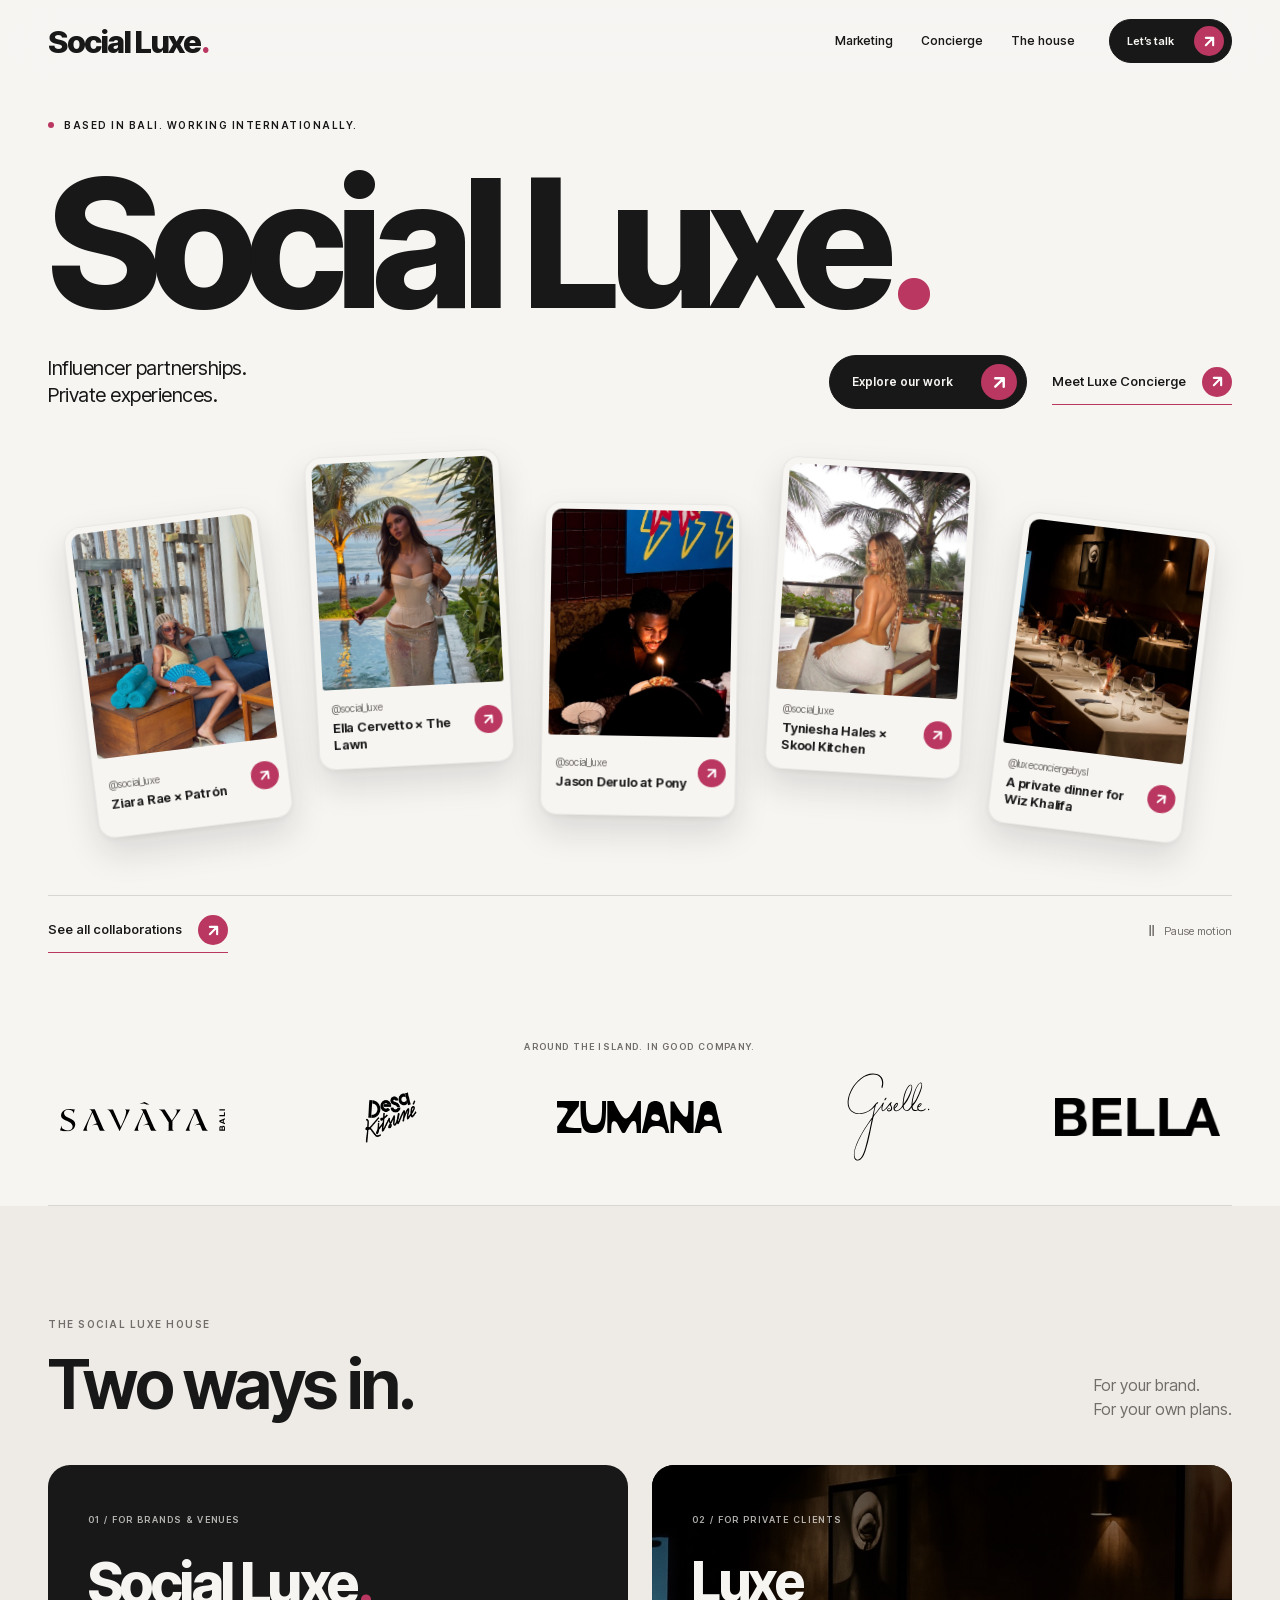
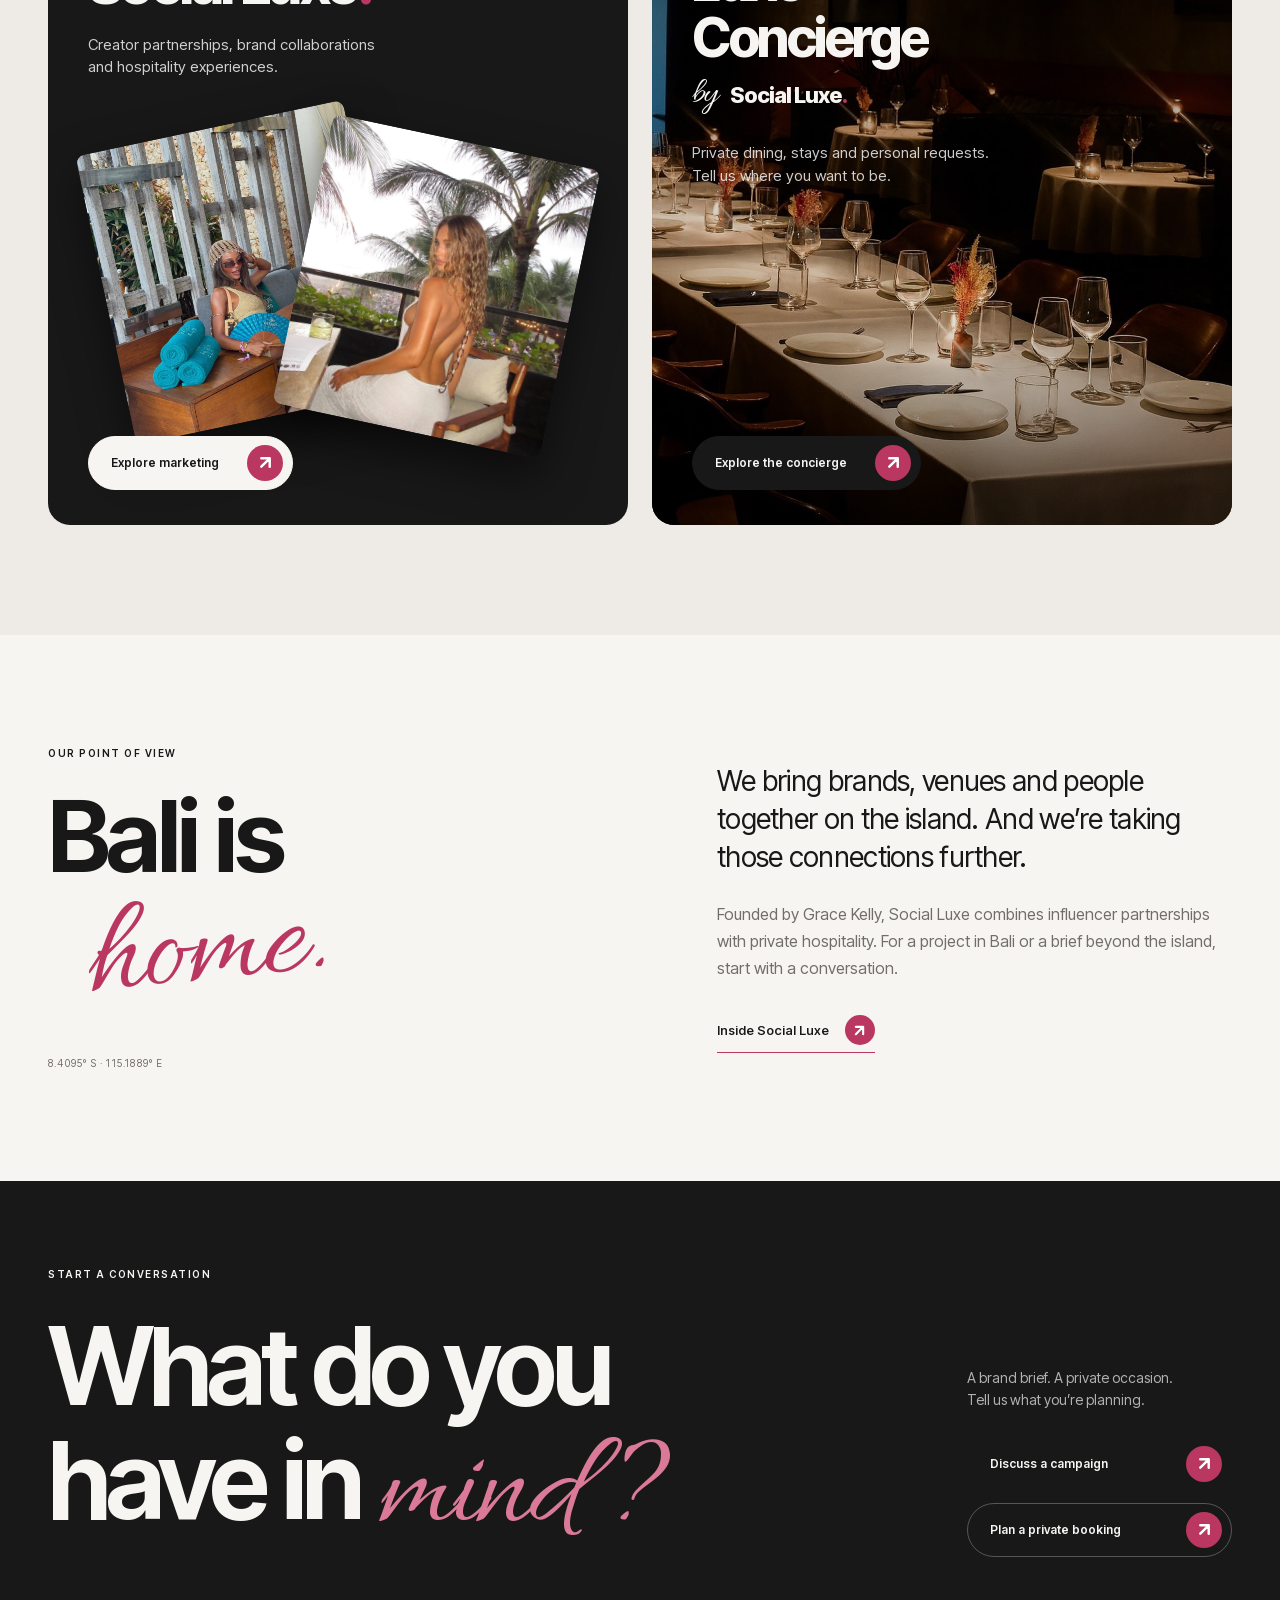
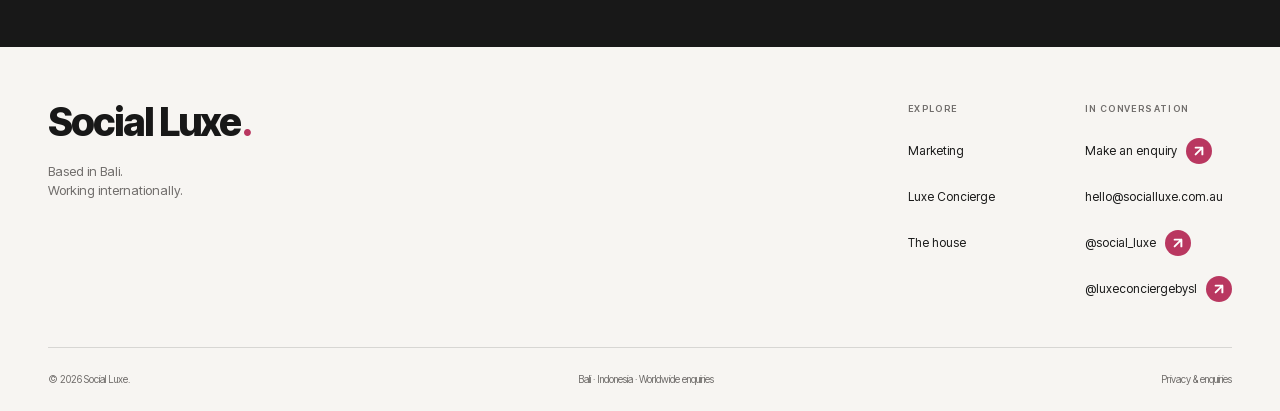
==== commit f36ca826: "Replace chrome hero with floating collaborations and expand Marketing Unify raspberry arrow controls" ====
--- a/public/index.html
+++ b/public/index.html
@@ -1,6 +1,6 @@
-<!doctype html><html lang="en"><head><meta charset="utf-8"><meta name="viewport" content="width=device-width,initial-scale=1"><title>Social Luxe — Bali & Beyond</title><meta name="description" content="Influencer partnerships and private experiences. Social Luxe is based in Bali and working internationally."><meta name="robots" content="noindex,nofollow"><meta name="theme-color" content="#f7f5f2"><meta property="og:title" content="Social Luxe — Bali & Beyond"><meta property="og:description" content="Influencer partnerships and private experiences. Social Luxe is based in Bali and working internationally."><meta property="og:type" content="website"><link rel="icon" href="/assets/favicon.svg" type="image/svg+xml"><link rel="preload" href="/assets/fonts/inter-tight.woff2" as="font" type="font/woff2" crossorigin><link rel="stylesheet" href="/styles.css"><script src="/app.js" defer></script><script src="/material-scene.js" defer></script></head><body class="home-page"><a class="skip-link" href="#main">Skip to content</a><header class="site-header"><div class="shell header-inner"><a class="brand" href="/" aria-label="Social Luxe home">Social Luxe<span class="brand-period">.</span></a><nav class="desktop-nav" aria-label="Main navigation"><a href="/work/" class="nav-link">Selected work</a><a href="/marketing/" class="nav-link">Marketing</a><a href="/concierge/" class="nav-link">Concierge</a><a href="/the-house/" class="nav-link">The house</a></nav><a class="button header-action" href="/enquire/">Let’s talk<span aria-hidden="true">↗</span></a><button class="menu-toggle" aria-label="Open menu" aria-controls="mobile-menu" aria-expanded="false"><span></span><span></span></button></div></header><div id="mobile-menu" class="mobile-menu" hidden><nav aria-label="Mobile navigation"><a href="/work/" class="nav-link">Selected work</a><a href="/marketing/" class="nav-link">Marketing</a><a href="/concierge/" class="nav-link">Concierge</a><a href="/the-house/" class="nav-link">The house</a><a class="button " href="/enquire/">Make an enquiry<span aria-hidden="true">↗</span></a></nav><p>Bali, Indonesia. Working internationally.</p></div><main id="main">
-<section class="visual-hero"><div class="shell hero-heading"><p class="eyebrow hero-enter"><span class="status-dot"></span> Based in Bali. Working internationally.</p><h1 class="hero-enter">Social Luxe<span class="brand-period">.</span></h1><div class="hero-subline hero-enter"><p>Influencer partnerships.<br>Private experiences.</p><div><a class="button " href="#work">Explore our work<span aria-hidden="true">↗</span></a><a class="text-link" href="/concierge/">Meet Luxe Concierge ↗</a></div></div></div>
-<div class="hero-stage" aria-label="A selection of Social Luxe collaborations"><div class="material-object"><div class="scene-fallback" aria-hidden="true"><i></i><i></i></div><canvas id="material-scene" aria-hidden="true"></canvas></div><a class="floating-photo floating-ella" href="/work/#ella" data-project="ella" aria-label="Explore Ella Cervetto and The Lawn"><img src="/assets/projects/ella-lawn.jpg" alt="Ella Cervetto at The Lawn, Bali" width="1080" height="1400" fetchpriority="high"><span><b>Ella Cervetto × The Lawn</b><small>Creator partnership · Bali</small><i aria-hidden="true">↗</i></span></a><a class="floating-photo floating-jason" href="/work/#jason" data-project="jason" aria-label="Explore Jason Derulo at Pony"><img src="/assets/projects/jason-pony.jpg" alt="Jason Derulo celebrating his birthday at Pony" width="1080" height="1400"><span><b>Jason Derulo at Pony</b><small>Private hosting · Bali</small><i aria-hidden="true">↗</i></span></a><div class="material-label" aria-hidden="true"><span>SL</span><small>Bali.<br>International.<br>Social Luxe.</small></div></div><div class="shell hero-stage-footer"><a href="#work" class="scroll-link">Discover the collaborations <span aria-hidden="true">↓</span></a><button id="motion-toggle" class="motion-toggle" aria-pressed="false"><span aria-hidden="true">Ⅱ</span> Pause motion</button></div></section>
-<section class="brand-strip shell" aria-label="Brands and venues in our selected projects"><p class="eyebrow">A few names from our recent projects</p><div class="brand-logos"><a href="/work/#ella" data-project="ella" aria-label="Explore Ella Cervetto × The Lawn"><img class="partner-logo" src="/assets/logos/the-lawn.png" alt="The Lawn" loading="lazy"></a><a href="/work/#patron" data-project="patron" aria-label="Explore Ziara Rae × Patrón"><img class="partner-logo" src="/assets/logos/patron.svg" alt="Patrón" loading="lazy"></a><a href="/work/#jason" data-project="jason" aria-label="Explore Jason Derulo at Pony"><img class="partner-logo" src="/assets/logos/pony.webp" alt="Pony" loading="lazy"></a><a href="/work/#skool" data-project="skool" aria-label="Explore Tyniesha Hales × Skool Kitchen"><img class="partner-logo" src="/assets/logos/skool.png" alt="Skool Kitchen" loading="lazy"></a><a href="/work/#wiz" data-project="wiz" aria-label="Explore A private dinner for Wiz Khalifa"><img class="partner-logo" src="/assets/logos/masonry.webp" alt="Masonry" loading="lazy"></a></div></section><section id="work" class="work-section section" data-gallery><div class="shell"><div class="section-head reveal"><div><p class="eyebrow">People, brands &amp; places</p><h2 class="section-title">Selected work.</h2></div><p>A closer look at the collaborations<br>and private experiences we’re part of.</p></div><div class="work-filters" role="group" aria-label="Filter projects"><button class="active" data-filter="all" aria-pressed="true">All projects <span>05</span></button><button data-filter="partnerships" aria-pressed="false">Brand partnerships</button><button data-filter="hosting" aria-pressed="false">Private hosting</button></div></div><div class="project-rail " tabindex="0" role="region" aria-label="Selected collaborations"><article class="project-card" id="ella" data-category="partnerships"><a class="project-cover" href="/work/#ella" data-project="ella" aria-label="Explore Ella Cervetto × The Lawn"><img class="project-photo" src="/assets/projects/ella-lawn.jpg" alt="Photography from @social_luxe · Ella Cervetto × The Lawn" width="1080" height="1400" loading="lazy"><span class="project-type">Creator partnership</span><span class="project-logo"><img class="partner-logo" src="/assets/logos/the-lawn.png" alt="The Lawn" loading="lazy"></span><span class="project-open" aria-hidden="true">+</span></a><div class="project-caption"><h3>Ella Cervetto × The Lawn</h3><p>Canggu, Bali <span>November 2026</span></p></div></article><article class="project-card" id="patron" data-category="partnerships"><a class="project-cover" href="/work/#patron" data-project="patron" aria-label="Explore Ziara Rae × Patrón"><img class="project-photo" src="/assets/projects/ziara-patron.jpg" alt="Photography from @social_luxe · Ziara Rae × Patrón" width="1080" height="1400" loading="lazy"><span class="project-type">Brand partnership</span><span class="project-logo"><img class="partner-logo" src="/assets/logos/patron.svg" alt="Patrón" loading="lazy"></span><span class="project-open" aria-hidden="true">+</span></a><div class="project-caption"><h3>Ziara Rae × Patrón</h3><p>Bali <span>September 2026</span></p></div></article><article class="project-card" id="jason" data-category="hosting"><a class="project-cover" href="/work/#jason" data-project="jason" aria-label="Explore Jason Derulo at Pony"><img class="project-photo" src="/assets/projects/jason-pony.jpg" alt="Photography from @social_luxe · Jason Derulo in Bali" width="1080" height="1400" loading="lazy"><span class="project-type">Private hosting</span><span class="project-logo"><img class="partner-logo" src="/assets/logos/pony.webp" alt="Pony" loading="lazy"></span><span class="project-open" aria-hidden="true">+</span></a><div class="project-caption"><h3>Jason Derulo at Pony</h3><p>Bali <span>September 2026</span></p></div></article><article class="project-card" id="skool" data-category="partnerships"><a class="project-cover" href="/work/#skool" data-project="skool" aria-label="Explore Tyniesha Hales × Skool Kitchen"><img class="project-photo" src="/assets/projects/tyniesha-skool.jpg" alt="Photography from @social_luxe · Tyniesha Hales × Skool Kitchen" width="1080" height="1400" loading="lazy"><span class="project-type">Creator partnership</span><span class="project-logo"><img class="partner-logo" src="/assets/logos/skool.png" alt="Skool Kitchen" loading="lazy"></span><span class="project-open" aria-hidden="true">+</span></a><div class="project-caption"><h3>Tyniesha Hales × Skool Kitchen</h3><p>Canggu, Bali <span>June 2026</span></p></div></article><article class="project-card" id="wiz" data-category="hosting"><a class="project-cover" href="/work/#wiz" data-project="wiz" aria-label="Explore A private dinner for Wiz Khalifa"><img class="project-photo" src="/assets/projects/wiz-dinner.jpg" alt="Photography from @luxeconciergebysl · Private dinner in Bali" width="1080" height="1400" loading="lazy"><span class="project-type">Private dining</span><span class="project-logo"><img class="partner-logo" src="/assets/logos/masonry.webp" alt="Masonry" loading="lazy"></span><span class="project-open" aria-hidden="true">+</span></a><div class="project-caption"><h3>A private dinner for Wiz Khalifa</h3><p>Bali <span>October 2025</span></p></div></article></div><div class="shell"><div class="gallery-controls"><p class="gallery-status" aria-live="polite">5 projects</p><div><button class="gallery-prev" aria-label="Previous projects">←</button><button class="gallery-next" aria-label="Next projects">→</button></div></div><p class="source-note">From the Social Luxe and Luxe Concierge archives. Each project links to its original publication.</p></div></section>
-<section class="worlds-section section"><div class="shell"><div class="section-head reveal"><div><p class="eyebrow">The Social Luxe house</p><h2 class="section-title">Two ways in.</h2></div><p>For your brand.<br>For your own plans.</p></div><div class="worlds-grid"><article class="world-card marketing-world reveal"><span class="eyebrow">01 / For brands &amp; venues</span><h3>Social Luxe<span>.</span></h3><p>Creator partnerships, brand collaborations<br>and hospitality experiences.</p><div class="stacked-images" aria-hidden="true"><img src="/assets/projects/ziara-patron.jpg" alt="" loading="lazy"><img src="/assets/projects/tyniesha-skool.jpg" alt="" loading="lazy"></div><a class="button button-light" href="/marketing/">Explore marketing<span aria-hidden="true">↗</span></a></article><article class="world-card concierge-world reveal delay-1"><img class="world-backdrop" src="/assets/projects/wiz-dinner.jpg" alt="The private dinner setting prepared for Wiz Khalifa in Bali" loading="lazy"><div class="world-content"><span class="eyebrow">02 / For private clients</span><h3 class="luxe-mark">Luxe Concierge<span class="luxe-signature"><span class="script">by</span> <span class="brand">Social Luxe<span class="brand-period">.</span></span></span></h3><p>Private dining, stays and personal requests.<br>Tell us where you want to be.</p><a class="button " href="/concierge/">Explore the concierge<span aria-hidden="true">↗</span></a></div></article></div></div></section>
-<section class="section shell bali-section"><div class="bali-title reveal"><p class="eyebrow">Our point of view</p><h2 class="section-title">Bali is<br><span class="script">home.</span></h2><span class="coordinate">8.4095° S · 115.1889° E</span></div><div class="bali-copy reveal"><p class="body-large">We bring brands, venues and people together on the island. And we’re taking those connections further.</p><p>Founded by Grace Kelly, Social Luxe combines influencer partnerships with private hospitality. For a project in Bali or a brief beyond the island, start with a conversation.</p><a class="text-link" href="/the-house/">Inside Social Luxe ↗</a></div></section><section class="contact-band"><div class="shell"><p class="eyebrow reveal">Start a conversation</p><div class="contact-band-inner"><h2 class="reveal">What do you<br>have in <span class="script">mind?</span></h2><div class="contact-options reveal"><p>A brand brief. A private occasion.<br>Tell us what you’re planning.</p><a class="button " href="/enquire/?service=marketing">Discuss a campaign<span aria-hidden="true">↗</span></a><a class="button button-outline" href="/enquire/?service=concierge">Plan a private booking<span aria-hidden="true">↗</span></a></div></div></div></section></main><footer class="site-footer"><div class="shell"><div class="footer-top"><div><a class="brand" href="/">Social Luxe<span class="brand-period">.</span></a><p class="footer-description">Based in Bali.<br>Working internationally.</p></div><div class="footer-nav"><div class="footer-column"><span class="eyebrow">Explore</span><a href="/work/">Selected work</a><a href="/marketing/">Marketing</a><a href="/concierge/">Luxe Concierge</a><a href="/the-house/">The house</a></div><div class="footer-column"><span class="eyebrow">In conversation</span><a href="/enquire/">Make an enquiry ↗</a><a href="mailto:hello@socialluxe.com.au">hello@socialluxe.com.au</a><a href="https://www.instagram.com/social_luxe/" target="_blank" rel="noopener noreferrer">@social_luxe ↗</a><a href="https://www.instagram.com/luxeconciergebysl/" target="_blank" rel="noopener noreferrer">@luxeconciergebysl ↗</a></div></div></div><div class="footer-bottom"><span>© 2026 Social Luxe.</span><span>Bali · Indonesia · Worldwide enquiries</span><a href="/privacy/">Privacy &amp; enquiries</a></div></div></footer><dialog id="project-dialog" aria-labelledby="project-title"><button class="dialog-close" aria-label="Close project">×</button><div class="dialog-layout"><div class="dialog-visual"><img id="dialog-photo" alt="" width="1080" height="1400"><div class="dialog-photo-controls"><button id="photo-prev" aria-label="Previous photo">←</button><span id="photo-count" aria-live="polite"></span><button id="photo-next" aria-label="Next photo">→</button></div></div><div class="dialog-copy"><p id="project-category" class="eyebrow"></p><h2 id="project-title"></h2><div id="dialog-logo"></div><p id="project-description"></p><dl><div><dt>Location</dt><dd id="project-place"></dd></div><div><dt>Published</dt><dd id="project-date"></dd></div></dl><a id="project-source" class="button" href="https://www.instagram.com/social_luxe/" target="_blank" rel="noopener noreferrer">View original post <span aria-hidden="true">↗</span></a><a id="project-photo-source" class="text-link" href="https://www.instagram.com/social_luxe/" target="_blank" rel="noopener noreferrer" hidden>View photo publication ↗</a><p id="project-credit" class="source-note"></p></div></div></dialog><script id="projects-data" type="application/json">[{"id": "ella", "title": "Ella Cervetto × The Lawn", "short": "Ella Cervetto", "partner": "The Lawn", "category": "partnerships", "categoryLabel": "Creator partnership", "place": "Canggu, Bali", "date": "November 2026", "image": "ella-lawn", "photos": ["ella-lawn", "ella-lawn-detail"], "logo": "the-lawn.png", "description": "Ella Cervetto at The Lawn Canggu. A creator and venue collaboration shared by Social Luxe as part of its client work.", "source": "https://www.instagram.com/social_luxe/p/DfWwA1ykzfr/", "credit": "Photography from @social_luxe · Ella Cervetto × The Lawn"}, {"id": "patron", "title": "Ziara Rae × Patrón", "short": "Ziara Rae", "partner": "Patrón", "category": "partnerships", "categoryLabel": "Brand partnership", "place": "Bali", "date": "September 2026", "image": "ziara-patron", "photos": ["ziara-patron"], "logo": "patron.svg", "description": "Ziara Rae for Patrón. A brand collaboration featured on Social Luxe’s account under #SLClients.", "source": "https://www.instagram.com/social_luxe/p/Dd2vFVZk_rT/", "credit": "Photography from @social_luxe · Ziara Rae × Patrón"}, {"id": "jason", "title": "Jason Derulo at Pony", "short": "Jason Derulo", "partner": "Pony", "category": "hosting", "categoryLabel": "Private hosting", "place": "Bali", "date": "September 2026", "image": "jason-pony", "photos": ["jason-pony", "jason-pony-cover"], "logo": "pony.webp", "description": "An intimate birthday celebration at Pony, curated by Social Luxe, with drinks by Patrón. Private hosting for Jason Derulo during his time in Bali.", "source": "https://www.instagram.com/pony.bali/reel/DdfnHnxoyr7/", "photoSource": "https://www.instagram.com/social_luxe/p/DdlFEnvEw7c/", "credit": "Photography from @social_luxe · Jason Derulo in Bali"}, {"id": "skool", "title": "Tyniesha Hales × Skool Kitchen", "short": "Tyniesha Hales", "partner": "Skool Kitchen", "category": "partnerships", "categoryLabel": "Creator partnership", "place": "Canggu, Bali", "date": "June 2026", "image": "tyniesha-skool", "photos": ["tyniesha-skool", "tyniesha-skool-detail"], "logo": "skool.png", "description": "Tyniesha Hales at Skool Kitchen. A creator and hospitality collaboration published by Social Luxe under #SLClients.", "source": "https://www.instagram.com/social_luxe/p/DZbkNwxEzaO/", "credit": "Photography from @social_luxe · Tyniesha Hales × Skool Kitchen"}, {"id": "wiz", "title": "A private dinner for Wiz Khalifa", "short": "Wiz Khalifa", "partner": "Masonry", "category": "hosting", "categoryLabel": "Private dining", "place": "Bali", "date": "October 2025", "image": "wiz-dinner", "photos": ["wiz-dinner", "wiz-dinner-cover"], "logo": "masonry.webp", "description": "A private post-performance dinner for Wiz Khalifa in Bali, curated and hosted by Luxe Concierge. The original publication features Masonry Bali.", "source": "https://www.instagram.com/luxeconciergebysl/p/DQL3hcGEhQ0/", "credit": "Photography from @luxeconciergebysl · Private dinner in Bali"}]</script></body></html>+<!doctype html><html lang="en"><head><meta charset="utf-8"><meta name="viewport" content="width=device-width,initial-scale=1"><title>Social Luxe — Bali & Beyond</title><meta name="description" content="Influencer partnerships and private experiences. Social Luxe is based in Bali and working internationally."><meta name="robots" content="noindex,nofollow"><meta name="theme-color" content="#f7f5f2"><meta property="og:title" content="Social Luxe — Bali & Beyond"><meta property="og:description" content="Influencer partnerships and private experiences. Social Luxe is based in Bali and working internationally."><meta property="og:type" content="website"><link rel="icon" href="/assets/favicon.svg" type="image/svg+xml"><link rel="preload" href="/assets/fonts/inter-tight.woff2" as="font" type="font/woff2" crossorigin><link rel="stylesheet" href="/styles.css"><script src="/app.js" defer></script><script src="/hover-effects.js" defer></script></head><body class="home-page"><a class="skip-link" href="#main">Skip to content</a><header class="site-header"><div class="shell header-inner"><a class="brand" href="/" aria-label="Social Luxe home">Social Luxe<span class="brand-period">.</span></a><nav class="desktop-nav" aria-label="Main navigation"><a href="/marketing/" class="nav-link">Marketing</a><a href="/concierge/" class="nav-link">Concierge</a><a href="/the-house/" class="nav-link">The house</a></nav><a class="button header-action" data-shine href="/enquire/">Let’s talk<span class="arrow-icon " aria-hidden="true"><svg viewBox="4 4 16 16" fill="none"><path d="M7.5 16.5 16.5 7.5M7.5 7.5h9v9" stroke="currentColor" stroke-width="2.6" stroke-linecap="round" stroke-linejoin="round"/></svg></span></a><button class="menu-toggle" aria-label="Open menu" aria-controls="mobile-menu" aria-expanded="false"><span></span><span></span></button></div></header><div id="mobile-menu" class="mobile-menu" hidden><nav aria-label="Mobile navigation"><a href="/marketing/" class="nav-link">Marketing</a><a href="/concierge/" class="nav-link">Concierge</a><a href="/the-house/" class="nav-link">The house</a><a class="button " data-shine href="/enquire/">Make an enquiry<span class="arrow-icon " aria-hidden="true"><svg viewBox="4 4 16 16" fill="none"><path d="M7.5 16.5 16.5 7.5M7.5 7.5h9v9" stroke="currentColor" stroke-width="2.6" stroke-linecap="round" stroke-linejoin="round"/></svg></span></a></nav><p>Bali, Indonesia. Working internationally.</p></div><main id="main">
+<section class="visual-hero floating-hero"><div class="shell hero-heading"><p class="eyebrow hero-enter"><span class="status-dot"></span> Based in Bali. Working internationally.</p><h1 class="hero-enter">Social Luxe<span class="brand-period">.</span></h1><div class="hero-subline hero-enter"><p>Influencer partnerships.<br>Private experiences.</p><div><a class="button " data-shine href="/marketing/#work">Explore our work<span class="arrow-icon " aria-hidden="true"><svg viewBox="4 4 16 16" fill="none"><path d="M7.5 16.5 16.5 7.5M7.5 7.5h9v9" stroke="currentColor" stroke-width="2.6" stroke-linecap="round" stroke-linejoin="round"/></svg></span></a><a class="text-link" href="/concierge/">Meet Luxe Concierge <span class="arrow-icon " aria-hidden="true"><svg viewBox="4 4 16 16" fill="none"><path d="M7.5 16.5 16.5 7.5M7.5 7.5h9v9" stroke="currentColor" stroke-width="2.6" stroke-linecap="round" stroke-linejoin="round"/></svg></span></a></div></div></div>
+<div class="floating-gallery" data-hero-gallery><div class="floating-deck" tabindex="0" role="region" aria-label="Five featured collaborations"><a class="floating-photo floating-photo-1" data-tilt href="/marketing/#patron" data-project="patron" aria-label="Explore Ziara Rae × Patrón"><span class="floating-surface"><img src="/assets/projects/ziara-patron.jpg" alt="Photography from @social_luxe · Ziara Rae × Patrón" width="1080" height="1440" decoding="async"><span class="floating-caption"><small>@social_luxe</small><strong>Ziara Rae × Patrón</strong><span class="arrow-icon " aria-hidden="true"><svg viewBox="4 4 16 16" fill="none"><path d="M7.5 16.5 16.5 7.5M7.5 7.5h9v9" stroke="currentColor" stroke-width="2.6" stroke-linecap="round" stroke-linejoin="round"/></svg></span></span></span></a><a class="floating-photo floating-photo-2" data-tilt href="/marketing/#ella" data-project="ella" aria-label="Explore Ella Cervetto × The Lawn"><span class="floating-surface"><img src="/assets/projects/ella-lawn.jpg" alt="Photography from @social_luxe · Ella Cervetto × The Lawn" width="1080" height="1440" fetchpriority="high"><span class="floating-caption"><small>@social_luxe</small><strong>Ella Cervetto × The Lawn</strong><span class="arrow-icon " aria-hidden="true"><svg viewBox="4 4 16 16" fill="none"><path d="M7.5 16.5 16.5 7.5M7.5 7.5h9v9" stroke="currentColor" stroke-width="2.6" stroke-linecap="round" stroke-linejoin="round"/></svg></span></span></span></a><a class="floating-photo floating-photo-3" data-tilt href="/marketing/#jason" data-project="jason" aria-label="Explore Jason Derulo at Pony"><span class="floating-surface"><img src="/assets/projects/jason-pony.jpg" alt="Photography from @social_luxe · Jason Derulo in Bali" width="1080" height="1440" decoding="async"><span class="floating-caption"><small>@social_luxe</small><strong>Jason Derulo at Pony</strong><span class="arrow-icon " aria-hidden="true"><svg viewBox="4 4 16 16" fill="none"><path d="M7.5 16.5 16.5 7.5M7.5 7.5h9v9" stroke="currentColor" stroke-width="2.6" stroke-linecap="round" stroke-linejoin="round"/></svg></span></span></span></a><a class="floating-photo floating-photo-4" data-tilt href="/marketing/#skool" data-project="skool" aria-label="Explore Tyniesha Hales × Skool Kitchen"><span class="floating-surface"><img src="/assets/projects/tyniesha-skool.jpg" alt="Photography from @social_luxe · Tyniesha Hales × Skool Kitchen" width="1080" height="1440" decoding="async"><span class="floating-caption"><small>@social_luxe</small><strong>Tyniesha Hales × Skool Kitchen</strong><span class="arrow-icon " aria-hidden="true"><svg viewBox="4 4 16 16" fill="none"><path d="M7.5 16.5 16.5 7.5M7.5 7.5h9v9" stroke="currentColor" stroke-width="2.6" stroke-linecap="round" stroke-linejoin="round"/></svg></span></span></span></a><a class="floating-photo floating-photo-5" data-tilt href="/marketing/#wiz" data-project="wiz" aria-label="Explore A private dinner for Wiz Khalifa"><span class="floating-surface"><img src="/assets/projects/wiz-dinner.jpg" alt="Photography from @luxeconciergebysl · Private dinner in Bali" width="1080" height="1440" decoding="async"><span class="floating-caption"><small>@luxeconciergebysl</small><strong>A private dinner for Wiz Khalifa</strong><span class="arrow-icon " aria-hidden="true"><svg viewBox="4 4 16 16" fill="none"><path d="M7.5 16.5 16.5 7.5M7.5 7.5h9v9" stroke="currentColor" stroke-width="2.6" stroke-linecap="round" stroke-linejoin="round"/></svg></span></span></span></a></div><div class="hero-rail-controls shell"><span class="hero-rail-status" aria-live="polite">01 / 05</span><div><button class="hero-prev" aria-label="Previous collaboration">←</button><button class="hero-next" aria-label="Next collaboration">→</button></div></div></div><div class="shell hero-stage-footer"><a href="/marketing/#work" class="text-link">See all collaborations <span class="arrow-icon " aria-hidden="true"><svg viewBox="4 4 16 16" fill="none"><path d="M7.5 16.5 16.5 7.5M7.5 7.5h9v9" stroke="currentColor" stroke-width="2.6" stroke-linecap="round" stroke-linejoin="round"/></svg></span></a><button id="motion-toggle" class="motion-toggle" aria-pressed="false"><span aria-hidden="true">Ⅱ</span> Pause motion</button></div></section>
+<section class="brand-strip shell" aria-label="Venues we work with"><p class="eyebrow">Around the island. In good company.</p><div class="brand-logos"><a href="/marketing/#savaya" aria-label="Discover Savaya"><img class="partner-logo" src="/assets/logos/savaya.svg" alt="Savaya" loading="lazy"></a><a href="/marketing/#venues" aria-label="Discover Desa Kitsuné"><img class="partner-logo" src="/assets/logos/desa-kitsune.png" alt="Desa Kitsuné" loading="lazy"></a><a href="/marketing/#zumana" aria-label="Discover Zumana"><img class="partner-logo" src="/assets/logos/zumana.svg" alt="Zumana" loading="lazy"></a><a href="/marketing/#venues" aria-label="Discover Giselle"><img class="partner-logo" src="/assets/logos/giselle.svg" alt="Giselle" loading="lazy"></a><a href="/marketing/#venues" aria-label="Discover Bella"><img class="partner-logo" src="/assets/logos/bella.png" alt="Bella" loading="lazy"></a></div></section>
+<section class="worlds-section section"><div class="shell"><div class="section-head reveal"><div><p class="eyebrow">The Social Luxe house</p><h2 class="section-title">Two ways in.</h2></div><p>For your brand.<br>For your own plans.</p></div><div class="worlds-grid"><article class="world-card marketing-world reveal" data-shine><span class="eyebrow">01 / For brands &amp; venues</span><h3>Social Luxe<span>.</span></h3><p>Creator partnerships, brand collaborations<br>and hospitality experiences.</p><div class="stacked-images" aria-hidden="true"><img src="/assets/projects/ziara-patron.jpg" alt="" loading="lazy"><img src="/assets/projects/tyniesha-skool.jpg" alt="" loading="lazy"></div><a class="button button-light" data-shine href="/marketing/">Explore marketing<span class="arrow-icon " aria-hidden="true"><svg viewBox="4 4 16 16" fill="none"><path d="M7.5 16.5 16.5 7.5M7.5 7.5h9v9" stroke="currentColor" stroke-width="2.6" stroke-linecap="round" stroke-linejoin="round"/></svg></span></a></article><article class="world-card concierge-world reveal delay-1" data-shine><img class="world-backdrop" src="/assets/projects/wiz-dinner.jpg" alt="The private dinner setting prepared for Wiz Khalifa in Bali" loading="lazy"><div class="world-content"><span class="eyebrow">02 / For private clients</span><h3 class="luxe-mark">Luxe Concierge<span class="luxe-signature"><span class="script">by</span> <span class="brand">Social Luxe<span class="brand-period">.</span></span></span></h3><p>Private dining, stays and personal requests.<br>Tell us where you want to be.</p><a class="button " data-shine href="/concierge/">Explore the concierge<span class="arrow-icon " aria-hidden="true"><svg viewBox="4 4 16 16" fill="none"><path d="M7.5 16.5 16.5 7.5M7.5 7.5h9v9" stroke="currentColor" stroke-width="2.6" stroke-linecap="round" stroke-linejoin="round"/></svg></span></a></div></article></div></div></section>
+<section class="section shell bali-section"><div class="bali-title reveal"><p class="eyebrow">Our point of view</p><h2 class="section-title">Bali is<br><span class="script">home.</span></h2><span class="coordinate">8.4095° S · 115.1889° E</span></div><div class="bali-copy reveal"><p class="body-large">We bring brands, venues and people together on the island. And we’re taking those connections further.</p><p>Founded by Grace Kelly, Social Luxe combines influencer partnerships with private hospitality. For a project in Bali or a brief beyond the island, start with a conversation.</p><a class="text-link" href="/the-house/">Inside Social Luxe <span class="arrow-icon " aria-hidden="true"><svg viewBox="4 4 16 16" fill="none"><path d="M7.5 16.5 16.5 7.5M7.5 7.5h9v9" stroke="currentColor" stroke-width="2.6" stroke-linecap="round" stroke-linejoin="round"/></svg></span></a></div></section><section class="contact-band"><div class="shell"><p class="eyebrow reveal">Start a conversation</p><div class="contact-band-inner"><h2 class="reveal">What do you<br>have in <span class="script">mind?</span></h2><div class="contact-options reveal"><p>A brand brief. A private occasion.<br>Tell us what you’re planning.</p><a class="button " data-shine href="/enquire/?service=marketing">Discuss a campaign<span class="arrow-icon " aria-hidden="true"><svg viewBox="4 4 16 16" fill="none"><path d="M7.5 16.5 16.5 7.5M7.5 7.5h9v9" stroke="currentColor" stroke-width="2.6" stroke-linecap="round" stroke-linejoin="round"/></svg></span></a><a class="button button-outline" data-shine href="/enquire/?service=concierge">Plan a private booking<span class="arrow-icon " aria-hidden="true"><svg viewBox="4 4 16 16" fill="none"><path d="M7.5 16.5 16.5 7.5M7.5 7.5h9v9" stroke="currentColor" stroke-width="2.6" stroke-linecap="round" stroke-linejoin="round"/></svg></span></a></div></div></div></section></main><footer class="site-footer"><div class="shell"><div class="footer-top"><div><a class="brand" href="/">Social Luxe<span class="brand-period">.</span></a><p class="footer-description">Based in Bali.<br>Working internationally.</p></div><div class="footer-nav"><div class="footer-column"><span class="eyebrow">Explore</span><a href="/marketing/">Marketing</a><a href="/concierge/">Luxe Concierge</a><a href="/the-house/">The house</a></div><div class="footer-column"><span class="eyebrow">In conversation</span><a href="/enquire/">Make an enquiry <span class="arrow-icon " aria-hidden="true"><svg viewBox="4 4 16 16" fill="none"><path d="M7.5 16.5 16.5 7.5M7.5 7.5h9v9" stroke="currentColor" stroke-width="2.6" stroke-linecap="round" stroke-linejoin="round"/></svg></span></a><a href="mailto:hello@socialluxe.com.au">hello@socialluxe.com.au</a><a href="https://www.instagram.com/social_luxe/" target="_blank" rel="noopener noreferrer">@social_luxe <span class="arrow-icon " aria-hidden="true"><svg viewBox="4 4 16 16" fill="none"><path d="M7.5 16.5 16.5 7.5M7.5 7.5h9v9" stroke="currentColor" stroke-width="2.6" stroke-linecap="round" stroke-linejoin="round"/></svg></span></a><a href="https://www.instagram.com/luxeconciergebysl/" target="_blank" rel="noopener noreferrer">@luxeconciergebysl <span class="arrow-icon " aria-hidden="true"><svg viewBox="4 4 16 16" fill="none"><path d="M7.5 16.5 16.5 7.5M7.5 7.5h9v9" stroke="currentColor" stroke-width="2.6" stroke-linecap="round" stroke-linejoin="round"/></svg></span></a></div></div></div><div class="footer-bottom"><span>© 2026 Social Luxe.</span><span>Bali · Indonesia · Worldwide enquiries</span><a href="/privacy/">Privacy &amp; enquiries</a></div></div></footer><dialog id="project-dialog" aria-labelledby="project-title"><button class="dialog-close" aria-label="Close project">×</button><div class="dialog-layout"><div class="dialog-visual"><img id="dialog-photo" alt="" width="1080" height="1400"><div class="dialog-photo-controls"><button id="photo-prev" aria-label="Previous photo">←</button><span id="photo-count" aria-live="polite"></span><button id="photo-next" aria-label="Next photo">→</button></div></div><div class="dialog-copy"><p id="project-category" class="eyebrow"></p><h2 id="project-title"></h2><div id="dialog-logo"></div><p id="project-description"></p><dl><div><dt>Location</dt><dd id="project-place"></dd></div><div><dt>Published</dt><dd id="project-date"></dd></div></dl><a id="project-source" class="button" href="https://www.instagram.com/social_luxe/" target="_blank" rel="noopener noreferrer">View original post <span class="arrow-icon " aria-hidden="true"><svg viewBox="4 4 16 16" fill="none"><path d="M7.5 16.5 16.5 7.5M7.5 7.5h9v9" stroke="currentColor" stroke-width="2.6" stroke-linecap="round" stroke-linejoin="round"/></svg></span></a><a id="project-photo-source" class="text-link" href="https://www.instagram.com/social_luxe/" target="_blank" rel="noopener noreferrer" hidden>View photo publication <span class="arrow-icon " aria-hidden="true"><svg viewBox="4 4 16 16" fill="none"><path d="M7.5 16.5 16.5 7.5M7.5 7.5h9v9" stroke="currentColor" stroke-width="2.6" stroke-linecap="round" stroke-linejoin="round"/></svg></span></a><p id="project-credit" class="source-note"></p></div></div></dialog><script id="projects-data" type="application/json">[{"id": "ella", "title": "Ella Cervetto × The Lawn", "short": "Ella Cervetto", "partner": "The Lawn", "category": "partnerships", "categoryLabel": "Creator partnership", "place": "Canggu, Bali", "date": "November 2026", "image": "ella-lawn", "photos": ["ella-lawn", "ella-lawn-detail"], "logo": "the-lawn.png", "description": "Ella Cervetto at The Lawn Canggu. A creator and venue collaboration shared by Social Luxe as part of its client work.", "source": "https://www.instagram.com/social_luxe/p/DfWwA1ykzfr/", "credit": "Photography from @social_luxe · Ella Cervetto × The Lawn"}, {"id": "savaya", "title": "Sevara & Josh × Savaya", "short": "Sevara & Josh", "partner": "Savaya", "category": "partnerships", "categoryLabel": "Brand & venue partnership", "place": "Bali", "date": "September 2026", "image": "savaya-patron-detail", "photos": ["savaya-patron-detail", "savaya-patron"], "logo": "savaya.svg", "description": "Sevara and Josh with Patrón, on their way to Savaya. A brand and venue collaboration shared by Social Luxe.", "source": "https://www.instagram.com/social_luxe/p/DdEBBIuE01P/", "credit": "Photography from @social_luxe · Sevara & Josh × Patrón / Savaya"}, {"id": "zumana", "title": "Tori Levett × Zumana", "short": "Tori Levett", "partner": "Zumana", "category": "events", "categoryLabel": "Event & VIP liaison", "place": "Bali", "date": "September 2026", "image": "tori-zumana", "photos": ["tori-zumana"], "logo": "zumana.svg", "description": "Tori Levett headlining at Zumana. Social Luxe announced its exclusive VIP liaison role for the event, alongside Patrón.", "source": "https://www.instagram.com/social_luxe/p/DdNqJIrTnNl/", "credit": "Event artwork published by @social_luxe · Tori Levett at Zumana"}, {"id": "patron", "title": "Ziara Rae × Patrón", "short": "Ziara Rae", "partner": "Patrón", "category": "partnerships", "categoryLabel": "Brand partnership", "place": "Bali", "date": "September 2026", "image": "ziara-patron", "photos": ["ziara-patron"], "logo": "patron.svg", "description": "Ziara Rae for Patrón. A brand collaboration featured on Social Luxe’s account under #SLClients.", "source": "https://www.instagram.com/social_luxe/p/Dd2vFVZk_rT/", "credit": "Photography from @social_luxe · Ziara Rae × Patrón"}, {"id": "jason", "title": "Jason Derulo at Pony", "short": "Jason Derulo", "partner": "Pony", "category": "hosting", "categoryLabel": "Private hosting", "place": "Bali", "date": "September 2026", "image": "jason-pony", "photos": ["jason-pony", "jason-pony-cover"], "logo": "pony.webp", "description": "An intimate birthday celebration at Pony, curated by Social Luxe, with drinks by Patrón. Private hosting for Jason Derulo during his time in Bali.", "source": "https://www.instagram.com/pony.bali/reel/DdfnHnxoyr7/", "photoSource": "https://www.instagram.com/social_luxe/p/DdlFEnvEw7c/", "credit": "Photography from @social_luxe · Jason Derulo in Bali"}, {"id": "el", "title": "El × Pony", "short": "El", "partner": "Pony", "category": "partnerships", "categoryLabel": "Creator partnership", "place": "Bali", "date": "September 2026", "image": "el-pony", "photos": ["el-pony"], "logo": "pony.webp", "description": "El (@elliecasei) at Pony. A creator and restaurant collaboration featured on Social Luxe’s account.", "source": "https://www.instagram.com/social_luxe/p/Dc-I_kXzs-v/", "credit": "Photography from @social_luxe · El × Pony"}, {"id": "sana", "title": "Michelle × Sana Uluwatu", "short": "Michelle", "partner": "Sana Uluwatu", "category": "partnerships", "categoryLabel": "Creator partnership", "place": "Uluwatu, Bali", "date": "August 2026", "image": "michelle-sana", "photos": ["michelle-sana"], "logo": "sana.webp", "description": "Michelle (@mishkaivana) at Sana Uluwatu. A creator and hospitality collaboration published by Social Luxe.", "source": "https://www.instagram.com/social_luxe/p/DcVAiyZzYGr/", "credit": "Photography from @social_luxe · Michelle × Sana Uluwatu"}, {"id": "skool", "title": "Tyniesha Hales × Skool Kitchen", "short": "Tyniesha Hales", "partner": "Skool Kitchen", "category": "partnerships", "categoryLabel": "Creator partnership", "place": "Canggu, Bali", "date": "June 2026", "image": "tyniesha-skool", "photos": ["tyniesha-skool", "tyniesha-skool-detail"], "logo": "skool.png", "description": "Tyniesha Hales at Skool Kitchen. A creator and hospitality collaboration published by Social Luxe under #SLClients.", "source": "https://www.instagram.com/social_luxe/p/DZbkNwxEzaO/", "credit": "Photography from @social_luxe · Tyniesha Hales × Skool Kitchen"}, {"id": "wiz", "title": "A private dinner for Wiz Khalifa", "short": "Wiz Khalifa", "partner": "Masonry", "category": "hosting", "categoryLabel": "Private dining", "place": "Bali", "date": "October 2025", "image": "wiz-dinner", "photos": ["wiz-dinner", "wiz-dinner-cover"], "logo": "masonry.webp", "description": "A private post-performance dinner for Wiz Khalifa in Bali, curated and hosted by Luxe Concierge. The original publication features Masonry Bali.", "source": "https://www.instagram.com/luxeconciergebysl/p/DQL3hcGEhQ0/", "credit": "Photography from @luxeconciergebysl · Private dinner in Bali"}]</script></body></html>
--- a/styles.css
+++ b/styles.css
@@ -2,11 +2,9 @@
 @font-face{font-family:Allura;src:url('/assets/fonts/allura.woff2') format('woff2');font-weight:400;font-display:swap}
 :root{--paper:#f7f5f2;--ink:#181818;--pink:#b93760;--muted:#706d6b;--line:rgba(24,24,24,.14);--shell:min(1280px,calc(100% - 96px));--ease:cubic-bezier(.2,.65,.25,1)}
 *{box-sizing:border-box}html{scroll-behavior:smooth;scroll-padding-top:100px}body{margin:0;background:var(--paper);color:var(--ink);font-family:'Inter Tight',Arial,sans-serif;-webkit-font-smoothing:antialiased;font-size:16px;line-height:1.5}body.menu-open,body.dialog-open{overflow:hidden}button,input,select,textarea{font:inherit}a{color:inherit;text-decoration:none}button{cursor:pointer;color:inherit}button,a,input,select,textarea{-webkit-tap-highlight-color:transparent}button,a{touch-action:manipulation}button:focus-visible,a:focus-visible,input:focus-visible,select:focus-visible,textarea:focus-visible,summary:focus-visible,[tabindex]:focus-visible{outline:2px solid var(--pink);outline-offset:5px}::selection{background:var(--pink);color:var(--paper)}img{display:block;max-width:100%;height:auto}p,h1,h2,h3,figure{margin:0}h1,h2,h3{font-weight:650;letter-spacing:-.035em;line-height:1.06}p{max-width:60ch}[hidden]{display:none!important}.shell{width:var(--shell);margin-inline:auto}.section{padding-block:110px}.eyebrow{font-size:10px;font-weight:600;letter-spacing:.15em;text-transform:uppercase;line-height:1.6}.script{font-family:Allura,cursive;font-weight:400;letter-spacing:-.035em;line-height:.9}.pink{color:var(--pink)}.display{font-size:clamp(56px,7.4vw,112px);letter-spacing:-.045em}.section-title{font-size:clamp(44px,5.3vw,78px);letter-spacing:-.04em}.body-large{font-size:clamp(22px,2.2vw,32px);line-height:1.35;letter-spacing:-.025em}.sr-only{position:absolute;width:1px;height:1px;padding:0;margin:-1px;overflow:hidden;clip:rect(0,0,0,0);white-space:nowrap;border:0}.skip-link{position:fixed;z-index:300;top:-80px;left:20px;background:var(--pink);color:white;padding:15px}.skip-link:focus{top:12px}.brand{font-size:31px;font-weight:800;letter-spacing:-.045em;line-height:1;white-space:nowrap}.brand-period{color:var(--pink)}
-.site-header{position:sticky;top:0;z-index:50;background:rgba(247,245,242,.85);backdrop-filter:blur(22px);border-bottom:1px solid transparent;transition:border-color .3s}.site-header.scrolled{border-color:var(--line)}.header-inner{height:82px;display:flex;align-items:center;gap:34px}.desktop-nav{display:flex;gap:28px;margin-left:auto}.nav-link{font-size:12px;font-weight:550;position:relative;padding-block:12px}.nav-link:after{content:'';position:absolute;left:0;right:0;bottom:5px;height:1px;background:var(--pink);transform:scaleX(0);transform-origin:left;transition:transform .3s}.nav-link:hover:after,.nav-link[aria-current=page]:after{transform:scaleX(1)}.button{display:inline-flex;align-items:center;justify-content:space-between;gap:30px;min-height:52px;padding:15px 24px;border:1px solid var(--pink);border-radius:50px;background:var(--pink);color:white;font-size:12px;font-weight:600;line-height:1.25;transition:background .25s,transform .3s var(--ease),box-shadow .3s}.button span{font-size:20px;font-weight:400;line-height:1;transition:transform .3s}.button:hover{background:#97254b;transform:translateY(-2px);box-shadow:0 7px 22px #b9376026}.button:hover span{transform:translate(2px,-2px)}.button-outline{background:transparent;border-color:currentColor;color:inherit}.button-outline:hover{background:var(--paper);color:var(--ink)}.button-light{background:var(--paper);border-color:var(--paper);color:var(--ink)}.button-light:hover{background:var(--pink);border-color:var(--pink);color:white}.header-action{min-height:39px;font-size:11px;padding:10px 20px;gap:22px}.text-link{display:inline-flex;align-items:center;gap:16px;font-size:13px;font-weight:550;border-bottom:1px solid var(--pink);padding:7px 0;transition:color .25s}.text-link:hover{color:var(--pink)}.menu-toggle{display:none;border:0;background:none;width:42px;height:42px;align-items:center;justify-content:center;flex-direction:column;gap:6px}.menu-toggle span{width:22px;height:1px;background:currentColor;transition:transform .25s}.menu-toggle[aria-expanded=true] span:first-child{transform:translateY(3.5px) rotate(45deg)}.menu-toggle[aria-expanded=true] span:last-child{transform:translateY(-3.5px) rotate(-45deg)}.mobile-menu{position:fixed;inset:72px 0 0;background:var(--paper);z-index:45;padding:40px 24px;overflow:auto}.mobile-menu nav{display:flex;flex-direction:column;gap:18px}.mobile-menu .nav-link{font-size:36px;letter-spacing:-.035em}.mobile-menu .button{margin-top:15px}.mobile-menu p{margin-top:35px;font-size:13px;color:var(--muted)}
-/* Photography and polished metal share the opening stage. */
-.visual-hero{overflow:hidden;background:radial-gradient(ellipse at 52% 64%,#e3d9d3 0,transparent 47%),var(--paper);padding:32px 0 23px}.hero-heading{position:relative;z-index:2}.hero-heading>.eyebrow{display:flex;align-items:center;gap:10px}.status-dot{width:6px;height:6px;border-radius:50%;background:var(--pink);box-shadow:0 0 0 4px #b937600c}.hero-heading h1{font-size:clamp(100px,12.8vw,192px);font-weight:750;letter-spacing:-.055em;line-height:1;margin:17px 0 18px}.hero-subline{display:flex;justify-content:space-between;align-items:center;gap:30px}.hero-subline>p{font-size:20px;line-height:1.3;letter-spacing:-.025em}.hero-subline>div{display:flex;align-items:center;gap:26px}.hero-stage{position:relative;height:440px;max-width:1350px;margin:0 auto;perspective:1200px;isolation:isolate}.material-object{position:absolute;width:64%;height:118%;left:18%;top:-6%;z-index:1;pointer-events:none}.material-object canvas{width:100%;height:100%;display:block}.scene-fallback{position:absolute;inset:15% 8%;filter:drop-shadow(12px 28px 23px #3a222228);transform:rotate(-32deg)}.scene-fallback i{display:block;position:absolute;inset:15%;border-radius:48%;border:55px solid transparent;background:linear-gradient(115deg,#faf5ed,#8b8581 18%,#fff 25%,#242424 44%,#e1d3ce 54%,#a44665 62%,#f4eeec 80%,#5a5551) border-box;mask:linear-gradient(#fff 0 0) padding-box,linear-gradient(#fff 0 0);mask-composite:exclude;transform:rotateY(30deg)}.scene-fallback i+ i{transform:rotateY(-45deg) rotate(70deg);inset:10% 25%}.webgl-ready .scene-fallback{display:none}.floating-photo{position:absolute;width:260px;border:7px solid #ffffffba;border-radius:16px;box-shadow:0 26px 45px #2d1c1a24,0 2px 8px #392a231a;z-index:2;background:var(--paper);transition:box-shadow .4s;will-change:transform;transform-style:preserve-3d;animation:photo-float 8s ease-in-out infinite}.floating-photo>img{width:100%;height:270px;object-fit:cover;border-radius:9px 9px 0 0}.floating-photo>span{display:block;position:relative;padding:14px 26px 13px 9px;line-height:1.4}.floating-photo b{font-size:12px;font-weight:650;display:block}.floating-photo small{font-size:9px;display:block;color:var(--muted);margin-top:2px}.floating-photo i{position:absolute;right:5px;top:20px;font-size:20px;font-style:normal;color:var(--pink)}.floating-photo:hover{box-shadow:0 36px 55px #2d1c1a30,0 4px 14px #392a231a}.floating-ella{left:9%;top:40px;--rotation:-9deg;transform:rotate(-9deg);animation-delay:-1.5s}.floating-ella>img{object-position:center 44%}.floating-jason{right:8%;top:75px;width:235px;--rotation:9deg;transform:rotate(9deg);animation-delay:-4s}.floating-jason>img{height:245px;object-position:center 60%}.material-label{position:absolute;left:50%;bottom:31px;display:flex;align-items:center;gap:14px;z-index:3;transform:translateX(-50%)}.material-label>span{font-weight:750;font-size:32px;letter-spacing:-.08em}.material-label small{font-size:9px;line-height:1.3;letter-spacing:.02em;border-left:1px solid #0003;padding-left:14px}.hero-stage-footer{display:flex;justify-content:space-between;align-items:center;padding-block:16px 0;border-top:1px solid var(--line)}.scroll-link{font-size:10px;letter-spacing:.1em;text-transform:uppercase;display:flex;align-items:center;gap:32px}.scroll-link span{font-size:21px;color:var(--pink)}.motion-toggle{font-size:10px;border:0;background:none;display:flex;gap:9px;align-items:center;padding:10px 0 10px 16px;color:var(--muted)}.motion-paused .floating-photo{animation-play-state:paused}.motion-paused .floating-photo{will-change:auto}@keyframes photo-float{0%,100%{transform:translateY(0) rotate(var(--rotation))}50%{transform:translateY(-15px) rotate(calc(var(--rotation) + 2deg))}}
+.site-header{position:sticky;top:0;z-index:50;background:rgba(247,245,242,.85);backdrop-filter:blur(22px);border-bottom:1px solid transparent;transition:border-color .3s}.site-header.scrolled{border-color:var(--line)}.header-inner{height:82px;display:flex;align-items:center;gap:34px}.desktop-nav{display:flex;gap:28px;margin-left:auto}.nav-link{font-size:12px;font-weight:550;position:relative;padding-block:12px}.nav-link:after{content:'';position:absolute;left:0;right:0;bottom:5px;height:1px;background:var(--pink);transform:scaleX(0);transform-origin:left;transition:transform .3s}.nav-link:hover:after,.nav-link[aria-current=page]:after{transform:scaleX(1)}.text-link{display:inline-flex;align-items:center;gap:16px;font-size:13px;font-weight:550;border-bottom:1px solid var(--pink);padding:7px 0;transition:color .25s}.text-link:hover{color:var(--pink)}.menu-toggle{display:none;border:0;background:none;width:42px;height:42px;align-items:center;justify-content:center;flex-direction:column;gap:6px}.menu-toggle span{width:22px;height:1px;background:currentColor;transition:transform .25s}.menu-toggle[aria-expanded=true] span:first-child{transform:translateY(3.5px) rotate(45deg)}.menu-toggle[aria-expanded=true] span:last-child{transform:translateY(-3.5px) rotate(-45deg)}.mobile-menu{position:fixed;inset:72px 0 0;background:var(--paper);z-index:45;padding:40px 24px;overflow:auto}.mobile-menu nav{display:flex;flex-direction:column;gap:18px}.mobile-menu .nav-link{font-size:36px;letter-spacing:-.035em}.mobile-menu .button{margin-top:15px}.mobile-menu p{margin-top:35px;font-size:13px;color:var(--muted)}
 .brand-strip{padding:65px 0 60px;text-align:center;border-bottom:1px solid var(--line)}.brand-strip>.eyebrow{margin:auto;color:var(--muted);font-size:9px}.brand-logos{display:grid;grid-template-columns:repeat(5,1fr);align-items:center;gap:60px;margin-top:35px}.brand-logos a{display:flex;align-items:center;justify-content:center;height:55px;transition:opacity .25s,transform .25s}.brand-logos a:hover{opacity:.65;transform:translateY(-3px)}.partner-logo{width:100%;height:100%;object-fit:contain}.brand-logos .partner-logo{max-width:165px;max-height:43px;filter:brightness(0)}.brand-logos a:nth-child(2) .partner-logo{max-height:57px}.brand-logos a:nth-child(3) .partner-logo{max-height:48px}.section-head{display:flex;justify-content:space-between;align-items:end;gap:45px;margin-bottom:44px}.section-head .eyebrow{margin-bottom:17px;color:var(--muted)}.section-head>p{font-size:16px;line-height:1.5;color:var(--muted);max-width:35ch}.work-section{overflow:hidden}.work-filters{display:flex;gap:8px;flex-wrap:wrap;margin-bottom:32px}.work-filters button{border:1px solid var(--line);background:transparent;border-radius:50px;padding:10px 17px;font-size:11px;transition:background .2s,color .2s}.work-filters button span{margin-left:10px;opacity:.55;font-size:9px}.work-filters button.active{background:var(--ink);color:var(--paper);border-color:var(--ink)}.project-rail{display:flex;gap:22px;overflow-x:auto;scroll-snap-type:x mandatory;padding:0 max(48px,calc((100vw - 1280px)/2)) 15px;scroll-padding-inline:max(48px,calc((100vw - 1280px)/2));scrollbar-width:none;overscroll-behavior-x:contain}.project-rail::-webkit-scrollbar{display:none}.project-card{flex:0 0 clamp(280px,32vw,450px);min-width:0;scroll-snap-align:start}.project-cover{position:relative;display:block;height:490px;border-radius:18px;overflow:hidden;background:#d3cbc4;isolation:isolate}.project-cover:after{content:'';position:absolute;inset:50% 0 0;background:linear-gradient(transparent,#0009);pointer-events:none;z-index:1}.project-photo{width:100%;height:100%;object-fit:cover;transition:transform .8s var(--ease)}.project-cover:hover .project-photo{transform:scale(1.045)}.project-type{position:absolute;top:20px;left:20px;padding:7px 12px;border:1px solid #fff6;border-radius:50px;background:#27211f35;color:white;backdrop-filter:blur(12px);font-size:9px;letter-spacing:.07em;text-transform:uppercase;z-index:2}.project-logo{position:absolute;left:25px;bottom:30px;width:48%;height:48px;z-index:2;display:flex;align-items:center}.project-logo img{filter:brightness(0) invert(1);object-position:left center}.project-card[data-category=hosting] .project-logo{height:58px}.project-open{position:absolute;bottom:25px;right:22px;z-index:2;display:flex;align-items:center;justify-content:center;width:38px;height:38px;border-radius:50%;color:var(--ink);background:var(--paper);font-size:25px;transition:background .25s,color .25s,transform .25s}.project-cover:hover .project-open{background:var(--pink);color:white;transform:rotate(90deg)}.project-caption{padding:20px 2px}.project-caption h3{font-size:21px;line-height:1.22;letter-spacing:-.035em}.project-caption p{font-size:11px;color:var(--muted);display:flex;justify-content:space-between;gap:10px;margin-top:9px}.gallery-controls{display:flex;justify-content:space-between;align-items:center;margin-top:16px}.gallery-status{font-size:10px;color:var(--muted);text-transform:uppercase;letter-spacing:.1em}.gallery-controls>div{display:flex;gap:10px}.gallery-controls button{width:40px;height:40px;border-radius:50%;border:1px solid var(--line);background:none;font-size:20px;transition:background .2s,color .2s}.gallery-controls button:disabled{opacity:.3;cursor:default}.gallery-controls button:not(:disabled):hover{background:var(--ink);color:var(--paper)}.source-note{font-size:10px;line-height:1.6;color:var(--muted);margin-top:23px;max-width:80ch}.project-grid{display:grid;grid-template-columns:repeat(3,minmax(0,1fr));width:var(--shell);margin-inline:auto;padding:0;gap:40px 24px;overflow:visible}.project-grid .project-cover{height:450px}.work-intro .body-large{max-width:37ch;margin-top:35px}.work-intro+.work-section{padding-top:25px}
-.worlds-section{background:#eeebe6}.worlds-grid{display:grid;grid-template-columns:1fr 1fr;gap:24px}.world-card{min-height:660px;padding:40px;border-radius:22px;overflow:hidden;position:relative;isolation:isolate;background:var(--ink);color:var(--paper)}.world-card>.eyebrow,.world-content>.eyebrow{font-size:9px;opacity:.7}.world-card h3{font-size:57px;letter-spacing:-.045em;font-weight:750;margin-top:25px}.world-card p{font-size:15px;line-height:1.5;margin-top:20px;color:#fffc}.world-card .button{position:absolute;left:40px;bottom:35px;z-index:4}.marketing-world{background:radial-gradient(ellipse at 100% 100%,#472532,#181818 65%)}.marketing-world h3>span{color:var(--pink)}.stacked-images{position:absolute;left:55px;right:55px;top:260px;bottom:105px;perspective:800px}.stacked-images img{position:absolute;height:100%;width:58%;object-fit:cover;border-radius:9px;box-shadow:0 20px 45px #0008;transform:rotate(-12deg);transition:transform .6s var(--ease)}.stacked-images img+img{right:0;top:5%;transform:rotate(12deg)}.marketing-world:hover .stacked-images img{transform:rotate(-16deg) translateY(-7px)}.marketing-world:hover .stacked-images img+img{transform:rotate(16deg) translateY(-7px)}.world-backdrop{position:absolute;inset:0;width:100%;height:100%;object-fit:cover;z-index:-2;transition:transform 1s}.concierge-world:after{content:'';position:absolute;inset:0;background:linear-gradient(#0009,#0001 65%,#0008);z-index:-1}.concierge-world:hover .world-backdrop{transform:scale(1.03)}.luxe-mark{font-family:'Inter Tight',Arial,sans-serif;font-weight:750;font-size:clamp(50px,7.8vw,118px);letter-spacing:-.045em;line-height:1.04}.luxe-signature{display:flex;align-items:center;gap:13px;margin-top:20px;letter-spacing:0}.luxe-signature>.script{font-size:.5em;line-height:.7}.luxe-signature>.brand{font-size:.28em;letter-spacing:-.045em}.world-card .luxe-mark{font-size:54px;max-width:8.5ch}.world-card .luxe-signature{white-space:nowrap;max-width:none;margin-top:17px}.world-card .luxe-signature>.brand{font-size:22px}.world-card .luxe-signature>.script{font-size:35px}.concierge-world p{margin-top:35px}.bali-section{display:grid;grid-template-columns:1fr 1fr;gap:13%;align-items:center}.bali-title .eyebrow{margin-bottom:22px}.bali-title .section-title{font-size:100px}.bali-title .script{font-size:1.38em;color:var(--pink);display:inline-block;transform:rotate(-6deg);margin:0 0 20px 35px}.coordinate{font-size:10px;letter-spacing:.12em;color:var(--muted);display:block;margin-top:20px}.bali-copy>.body-large{margin-bottom:25px}.bali-copy>p:not(.body-large){font-size:16px;color:var(--muted);line-height:1.7}.bali-copy .text-link{margin-top:26px}
+.worlds-section{background:#eeebe6}.worlds-grid{display:grid;grid-template-columns:1fr 1fr;gap:24px}.world-card{min-height:660px;padding:40px;border-radius:22px;overflow:hidden;position:relative;isolation:isolate;background:var(--ink);color:var(--paper)}.world-card>.eyebrow,.world-content>.eyebrow{font-size:9px;opacity:.7}.world-card h3{font-size:57px;letter-spacing:-.045em;font-weight:750;margin-top:25px}.world-card p{font-size:15px;line-height:1.5;margin-top:20px;color:#fffc}.world-card .button{position:absolute;left:40px;bottom:35px;z-index:4}.marketing-world{background:var(--ink)}.marketing-world h3>span{color:var(--pink)}.stacked-images{position:absolute;left:55px;right:55px;top:260px;bottom:105px;perspective:800px}.stacked-images img{position:absolute;height:100%;width:58%;object-fit:cover;border-radius:9px;box-shadow:0 20px 45px #0008;transform:rotate(-12deg);transition:transform .6s var(--ease)}.stacked-images img+img{right:0;top:5%;transform:rotate(12deg)}.marketing-world:hover .stacked-images img{transform:rotate(-16deg) translateY(-7px)}.marketing-world:hover .stacked-images img+img{transform:rotate(16deg) translateY(-7px)}.world-backdrop{position:absolute;inset:0;width:100%;height:100%;object-fit:cover;z-index:-2;transition:transform 1s}.concierge-world:after{content:'';position:absolute;inset:0;background:linear-gradient(#0009,#0001 65%,#0008);z-index:-1}.concierge-world:hover .world-backdrop{transform:scale(1.03)}.luxe-mark{font-family:'Inter Tight',Arial,sans-serif;font-weight:750;font-size:clamp(50px,7.8vw,118px);letter-spacing:-.045em;line-height:1.04}.luxe-signature{display:flex;align-items:center;gap:13px;margin-top:20px;letter-spacing:0}.luxe-signature>.script{font-size:.5em;line-height:.7}.luxe-signature>.brand{font-size:.28em;letter-spacing:-.045em}.world-card .luxe-mark{font-size:54px;max-width:8.5ch}.world-card .luxe-signature{white-space:nowrap;max-width:none;margin-top:17px}.world-card .luxe-signature>.brand{font-size:22px}.world-card .luxe-signature>.script{font-size:35px}.concierge-world p{margin-top:35px}.bali-section{display:grid;grid-template-columns:1fr 1fr;gap:13%;align-items:center}.bali-title .eyebrow{margin-bottom:22px}.bali-title .section-title{font-size:100px}.bali-title .script{font-size:1.38em;color:var(--pink);display:inline-block;transform:rotate(-6deg);margin:0 0 20px 35px}.coordinate{font-size:10px;letter-spacing:.12em;color:var(--muted);display:block;margin-top:20px}.bali-copy>.body-large{margin-bottom:25px}.bali-copy>p:not(.body-large){font-size:16px;color:var(--muted);line-height:1.7}.bali-copy .text-link{margin-top:26px}
 .contact-band{background:var(--ink);color:var(--paper);padding:85px 0 90px}.contact-band>.shell>.eyebrow{opacity:.55;margin-bottom:28px}.contact-band-inner{display:flex;justify-content:space-between;align-items:end;gap:60px}.contact-band h2{font-size:clamp(62px,8.4vw,124px);letter-spacing:-.045em}.contact-band h2 .script{font-size:1.27em;color:#db7a98}.contact-options{display:flex;flex-direction:column;gap:12px;min-width:265px}.contact-options p{color:#fffa;font-size:14px;line-height:1.6;margin-bottom:13px}.contact-options .button{width:100%}.contact-options .button-outline{border-color:#fff4}.footer-top{padding:55px 0 40px;display:flex;justify-content:space-between;gap:60px}.footer-top .brand{font-size:39px}.footer-description{font-size:13px;color:var(--muted);margin-top:20px}.footer-nav{display:flex;gap:90px}.footer-column{display:flex;flex-direction:column;gap:10px;font-size:12px}.footer-column .eyebrow{font-size:9px;color:var(--muted);margin-bottom:7px}.footer-column a:hover{color:var(--pink)}.footer-bottom{display:flex;justify-content:space-between;gap:20px;border-top:1px solid var(--line);padding:24px 0;font-size:10px;color:var(--muted)}
 /* Interior pages */
 .page-intro{padding:75px 0 65px}.page-intro .eyebrow{margin-bottom:24px}.page-intro .script{display:inline-block;font-size:1.2em}.page-intro-grid{display:grid;grid-template-columns:1.2fr .8fr;gap:70px;align-items:end}.page-intro-copy{padding-bottom:18px}.page-intro-copy .body-large{max-width:26ch;margin-bottom:26px}.campaign-triptych{display:grid;grid-template-columns:1fr 1.2fr 1fr;gap:22px;align-items:center}.campaign-triptych figure{position:relative;overflow:hidden;border-radius:16px}.campaign-triptych img{width:100%;height:430px;object-fit:cover}.campaign-triptych figure:nth-child(2) img{height:560px}.campaign-triptych figcaption{position:absolute;bottom:0;left:0;right:0;background:linear-gradient(transparent,#000a);padding:40px 20px 20px;font-size:11px;color:white}.offerings summary{font-size:clamp(22px,2.8vw,40px);letter-spacing:-.035em;padding:28px 0;justify-content:flex-start}.offerings summary>span{font-size:11px;color:var(--muted);margin-right:45px;align-self:center}.offerings summary:after{margin-left:auto}.offerings details p{padding-left:72px;max-width:70ch}.concierge-page .site-header{background:rgba(24,24,24,.96);color:var(--paper)}.concierge-page .mobile-menu{background:var(--ink);color:var(--paper)}.concierge-hero{position:relative;min-height:760px;display:flex;align-items:center;color:var(--paper);background:var(--ink);isolation:isolate;overflow:hidden}.concierge-backdrop{position:absolute;inset:0;width:100%;height:100%;object-fit:cover;object-position:70% 57%;z-index:-2}.concierge-hero:after{content:'';position:absolute;inset:0;background:linear-gradient(90deg,#000b 5%,#0006 60%,#0001);z-index:-1}.concierge-hero-inner{padding:80px 0}.concierge-hero-inner>.eyebrow{opacity:.75;margin-bottom:35px}.concierge-hero .luxe-mark{max-width:9ch}.concierge-hero .luxe-signature{white-space:nowrap;margin-top:25px}.concierge-hero .luxe-signature .brand{font-size:30px}.concierge-hero .luxe-signature .script{font-size:48px}.concierge-hero-inner>p:not(.eyebrow){font-size:20px;line-height:1.5;margin:40px 0 28px}.concierge-photo-credit{display:block;font-size:10px;color:#fffc;margin-top:65px}.concierge-intro{display:grid;grid-template-columns:1fr 1fr;gap:100px}.concierge-intro .eyebrow{margin-bottom:24px}.concierge-intro .body-large{margin-bottom:22px}.concierge-intro p:not(.body-large){color:var(--muted)}.concierge-intro .text-link{margin-top:25px}.concierge-services{display:grid;grid-template-columns:repeat(4,1fr);gap:35px;padding-bottom:35px}.concierge-services article{border-top:1px solid var(--line);padding-top:22px}.number{font-size:11px;color:var(--pink)}.concierge-services h3{font-size:28px;margin:24px 0 14px}.concierge-services p{font-size:14px;line-height:1.65;color:var(--muted)}.page-faq{display:grid;grid-template-columns:.8fr 1.2fr;gap:90px;border-top:1px solid var(--line)}.page-faq .eyebrow{margin-bottom:24px}details{border-bottom:1px solid var(--line)}details:first-child{border-top:1px solid var(--line)}summary{list-style:none;cursor:pointer;display:flex;align-items:center;justify-content:space-between;gap:24px;padding:24px 0;font-size:18px;font-weight:550}summary::-webkit-details-marker{display:none}summary:after{content:'+';font-size:24px;font-weight:400;color:var(--pink)}details[open] summary:after{content:'−'}details p{font-size:15px;color:var(--muted);line-height:1.7;padding:0 30px 25px 0}.house-intro .body-large{max-width:34ch;margin-top:35px}.founder-layout{display:grid;grid-template-columns:1fr 1fr;gap:90px;padding-top:15px}.founder-layout>*{min-width:0}.founder-card{min-height:550px;display:flex;flex-direction:column;justify-content:flex-end;align-items:center;gap:20px;background:radial-gradient(ellipse at 25% 10%,#f3e1e4,#cfb9bd 45%,#9e6d7b 100%);border-radius:22px;padding:50px 25px;position:relative;isolation:isolate;overflow:hidden}.founder-monogram{position:absolute;top:-35px;font-size:350px;line-height:1;letter-spacing:-.12em;font-weight:800;transform:rotate(-12deg);color:transparent;background:linear-gradient(135deg,#fff9,#e8d5d5 20%,#765258 38%,#faedf0 44%,#ac7d88 65%);background-clip:text;text-shadow:0 25px 40px #724e561a;z-index:-1}.founder-card>.script{font-size:82px;white-space:nowrap}.founder-card .eyebrow{font-size:9px}.founder-story .section-title{font-size:55px;margin-bottom:30px}.founder-story p{margin-bottom:20px;color:var(--muted);font-size:16px;line-height:1.7}.founder-story .button{margin-top:10px}
@@ -15,9 +13,251 @@
 /* Enquiry remains a transparent email-draft flow. */
 .enquiry-layout{display:grid;grid-template-columns:.85fr 1.15fr;gap:100px;padding:80px 0 110px}.enquiry-intro{position:sticky;top:125px;align-self:start}.enquiry-intro .eyebrow{margin-bottom:30px}.enquiry-intro h1{font-size:88px}.enquiry-intro h1 .script{font-size:1.3em;color:var(--pink);display:block}.enquiry-intro p{font-size:16px;color:var(--muted);margin-top:35px}.contact-email{display:block;font-size:20px;letter-spacing:-.03em;margin-top:30px}.form-intro{font-size:12px;color:var(--muted);margin-bottom:22px}fieldset{border:0;padding:0;margin:0 0 35px}.service-choice{display:flex;gap:10px}.service-choice label{flex:1;cursor:pointer}.service-choice input{position:absolute;opacity:0;width:1px;height:1px}.service-choice span{display:block;border:1px solid var(--line);border-radius:12px;padding:18px 12px;font-size:13px;text-align:center;transition:background .2s}.service-choice input:checked+span{background:var(--ink);color:var(--paper);border-color:var(--ink)}.service-choice input:focus-visible+span{outline:2px solid var(--pink);outline-offset:4px}.field-grid{display:grid;grid-template-columns:1fr 1fr;gap:25px 22px}.field{display:flex;flex-direction:column;gap:10px;font-size:12px;font-weight:550}.field.full{grid-column:1/-1}input,textarea,select{min-width:0;width:100%;border:0;border-bottom:1px solid #b9b2ad;border-radius:0;background:transparent;padding:13px 0;color:var(--ink);font-size:15px}input::placeholder,textarea::placeholder{color:#918b86;opacity:1}textarea{resize:vertical;min-height:130px}select{appearance:auto}input:focus,textarea:focus,select:focus{border-color:var(--pink)}.form-actions{display:flex;gap:22px;align-items:center;margin-top:30px}.form-actions p{font-size:10px;color:var(--muted);max-width:25ch}.form-actions .button{flex-shrink:0}.form-status{font-size:13px;margin-top:20px;color:var(--pink)}.draft-panel{padding:30px;background:#ece7e2;border-radius:18px;margin-top:30px}.draft-panel h2{font-size:27px;margin-bottom:15px}.draft-panel p{font-size:13px;color:var(--muted)}.draft-panel textarea{font-size:13px;line-height:1.6;min-height:270px;margin-top:15px}.draft-buttons{display:flex;gap:10px;flex-wrap:wrap;margin-top:20px}.privacy-copy{max-width:760px;padding:70px 0 100px}.privacy-copy h1{font-size:65px;margin:20px 0 45px}.privacy-copy h2{font-size:26px;margin:32px 0 15px}.privacy-copy p{color:var(--muted);line-height:1.7}.inline-link{text-decoration:underline;text-underline-offset:4px}
 .hero-enter{animation:hero-enter .85s var(--ease) both}.hero-enter:nth-child(2){animation-delay:.08s}.hero-enter:nth-child(3){animation-delay:.16s}.reveal-ready .reveal{opacity:0;transform:translateY(24px);transition:opacity .8s var(--ease),transform .8s var(--ease)}.reveal-ready .reveal.is-visible{opacity:1;transform:none}.delay-1{transition-delay:.1s!important}@keyframes hero-enter{from{opacity:0;transform:translateY(18px)}to{opacity:1;transform:translateY(0)}}
-@media(min-width:1600px){.hero-stage{height:580px}.floating-ella{top:65px;width:300px}.floating-ella>img{height:355px}.floating-jason{width:270px;top:125px}.floating-jason>img{height:320px}}
-@media(max-width:1100px){:root{--shell:calc(100% - 64px)}.header-inner{gap:24px}.desktop-nav{gap:19px}.brand{font-size:28px}.hero-heading h1{font-size:15.2vw}.hero-stage{height:470px}.floating-ella{left:5%;width:230px}.floating-ella>img{height:280px}.floating-jason{right:5%;width:210px}.floating-jason>img{height:250px}.material-object{width:72%;left:14%}.brand-logos{gap:35px}.project-rail{padding-inline:32px;scroll-padding-inline:32px}.project-grid{padding:0;gap:30px 20px}.project-cover{height:430px}.project-grid .project-cover{height:370px}.world-card{padding:30px;min-height:610px}.world-card h3{font-size:45px}.world-card .luxe-mark{font-size:45px}.world-card .button{left:30px;bottom:30px}.stacked-images{left:40px;right:40px;top:240px}.bali-title .section-title{font-size:85px}.page-intro-grid{gap:45px}.concierge-intro,.founder-layout,.enquiry-layout{gap:55px}.enquiry-intro h1{font-size:72px}.founder-story .section-title{font-size:45px}.footer-nav{gap:60px}.campaign-triptych{gap:17px}.campaign-triptych img{height:350px}.campaign-triptych figure:nth-child(2) img{height:460px}.dialog-copy{padding-inline:30px}.dialog-copy h2{font-size:36px}}
-@media(max-width:800px){:root{--shell:calc(100% - 40px)}.section{padding-block:75px}.header-inner{height:72px;gap:15px}.desktop-nav{display:none}.header-action{margin-left:auto}.menu-toggle{display:flex}.visual-hero{padding-top:34px}.hero-heading>.eyebrow{font-size:8px;letter-spacing:.12em}.hero-heading h1{font-size:16vw;margin:24px 0}.hero-subline{align-items:start}.hero-subline>p{font-size:17px}.hero-subline>div{flex-direction:column;gap:9px;align-items:end}.hero-subline .button{min-height:45px;padding:12px 20px;font-size:11px}.hero-subline .text-link{font-size:10px}.hero-stage{height:440px;margin-top:12px}.floating-ella{width:205px;left:6%;top:35px}.floating-ella>img{height:245px}.floating-jason{width:175px;right:5%;top:115px}.floating-jason>img{height:210px}.floating-photo>span{padding:10px 22px 10px 7px}.floating-photo b{font-size:10px}.floating-photo small{font-size:8px}.material-object{width:85%;left:8%;top:-4%;height:115%}.material-label{left:49%;bottom:18px}.hero-stage-footer{padding-top:7px}.scroll-link{font-size:8px;gap:15px}.brand-strip{padding-block:45px}.brand-logos{gap:24px;margin-top:25px}.brand-logos .partner-logo{max-height:30px}.brand-logos a:nth-child(2) .partner-logo{max-height:44px}.brand-logos a:nth-child(3) .partner-logo{max-height:35px}.section-head{gap:25px;margin-bottom:30px}.section-head>p{font-size:13px}.section-title{font-size:50px}.project-rail{padding-inline:20px;scroll-padding-inline:20px;gap:16px}.project-card{flex-basis:330px}.project-cover{height:420px}.project-grid{padding:0;grid-template-columns:repeat(2,minmax(0,1fr));gap:28px 18px}.project-grid .project-cover{height:380px}.project-caption h3{font-size:19px}.project-caption p{font-size:10px}.worlds-grid{grid-template-columns:1fr;gap:22px}.world-card{min-height:640px;padding:35px}.world-card h3{font-size:58px}.world-card .luxe-mark{font-size:58px;max-width:none}.world-card .button{left:35px}.stacked-images{left:16%;right:16%;top:250px;bottom:100px}.world-backdrop{object-position:center 60%}.bali-section{gap:40px}.bali-title .section-title{font-size:73px}.bali-copy .body-large{font-size:24px}.bali-copy>p:not(.body-large){font-size:14px}.contact-band{padding-block:65px}.contact-band-inner{gap:40px}.contact-band h2{font-size:70px}.contact-options{min-width:230px}.footer-nav{gap:45px}.footer-top{gap:35px}.footer-top .brand{font-size:32px}.footer-bottom{flex-wrap:wrap;font-size:9px}.page-intro{padding:50px 0}.display{font-size:68px}.page-intro-grid{gap:35px}.page-intro-copy .body-large{font-size:22px}.campaign-triptych img{height:270px}.campaign-triptych figure:nth-child(2) img{height:360px}.campaign-triptych figcaption{font-size:9px;padding:30px 12px 12px}.concierge-hero{min-height:670px}.concierge-hero .luxe-mark{font-size:95px}.concierge-intro{gap:40px}.concierge-services{grid-template-columns:1fr 1fr;gap:30px}.page-faq{gap:40px;grid-template-columns:.7fr 1.3fr}.founder-layout{gap:40px}.founder-card{min-height:470px}.founder-monogram{font-size:270px;top:15px}.founder-card>.script{font-size:64px}.founder-story .section-title{font-size:37px}.founder-story p{font-size:14px}.enquiry-layout{grid-template-columns:1fr;gap:45px;padding-top:45px}.enquiry-intro{position:static}.enquiry-intro h1 .script{display:inline-block;margin-left:8px}.enquiry-intro p{max-width:40ch;margin-top:20px}.contact-email{font-size:19px;margin-top:20px}.privacy-copy{padding-block:45px}.privacy-copy h1{font-size:52px}.dialog-layout{grid-template-columns:1fr 1fr}.dialog-visual{min-height:590px}.dialog-copy{padding:58px 24px 32px}.dialog-copy h2{font-size:30px}.dialog-copy>p:not(.eyebrow):not(.source-note){font-size:14px}.dialog-copy dl{gap:20px}.dialog-copy .button{font-size:10px;padding:13px 17px}}
-@media(max-width:560px){.header-inner{gap:10px}.header-action{min-height:36px;font-size:10px;padding:9px 16px;gap:15px}.brand{font-size:27px}.menu-toggle{width:32px}.hero-heading h1{font-size:16.3vw;letter-spacing:-.055em}.hero-subline>p{font-size:15px;line-height:1.4}.hero-subline{gap:12px}.hero-subline .button{font-size:10px;min-height:41px;padding:11px 15px;gap:20px}.hero-subline .text-link{font-size:9px}.hero-stage{height:400px;margin-top:10px}.floating-photo{border-width:5px;border-radius:12px}.floating-ella{width:42%;left:6%;top:48px}.floating-ella>img{height:215px}.floating-jason{width:36%;right:4%;top:115px}.floating-jason>img{height:180px}.floating-photo b{font-size:9px}.floating-photo small{font-size:7px}.floating-photo i{font-size:16px;top:15px}.floating-photo>span{padding:9px 17px 9px 5px}.material-object{width:100%;left:0;top:-2%;height:95%}.material-label{bottom:10px;left:52%;gap:10px}.material-label>span{font-size:25px}.material-label small{font-size:7px;padding-left:10px}.hero-stage-footer .scroll-link{max-width:190px;font-size:7px;gap:15px}.motion-toggle{font-size:8px}.brand-strip>.eyebrow{font-size:8px}.brand-logos{gap:20px 30px;grid-template-columns:repeat(3,1fr)}.brand-logos a{height:40px}.brand-logos a:nth-child(4){grid-column:1;transform:translateX(55%)}.brand-logos a:nth-child(5){grid-column:2;transform:translateX(55%)}.brand-logos .partner-logo{max-height:29px}.brand-logos a:nth-child(2) .partner-logo{max-height:42px}.section{padding-block:60px}.section-title{font-size:44px}.section-head{flex-direction:column;align-items:start;gap:20px}.section-head>p{font-size:14px}.section-head .eyebrow{font-size:8px;margin-bottom:14px}.work-filters{gap:6px;margin-bottom:25px}.work-filters button{font-size:9px;padding:9px 12px}.work-filters button span{display:none}.project-card{flex-basis:80vw}.project-cover{height:420px;border-radius:16px}.project-caption h3{font-size:20px}.project-grid{grid-template-columns:1fr}.project-grid .project-cover{height:460px}.project-grid .project-card{width:100%}.source-note{font-size:9px;margin-top:18px}.project-type{font-size:8px;top:17px;left:17px}.project-logo{left:22px;bottom:28px}.gallery-controls{margin-top:6px}.world-card{padding:28px;min-height:600px;border-radius:18px}.world-card h3{font-size:47px}.world-card p{font-size:13px}.world-card .luxe-mark{font-size:50px;max-width:9ch}.world-card .luxe-signature>.brand{font-size:21px}.world-card .button{left:28px;bottom:28px}.stacked-images{left:40px;right:40px;top:245px;bottom:105px}.bali-section{grid-template-columns:1fr;gap:30px}.bali-title .section-title{font-size:88px}.bali-title .script{margin-left:45px;margin-bottom:0}.coordinate{margin-top:15px;font-size:9px}.bali-copy .body-large{font-size:25px}.bali-copy>p:not(.body-large){font-size:15px}.contact-band{padding-block:55px}.contact-band-inner{flex-direction:column;align-items:stretch;gap:45px}.contact-band h2{font-size:68px}.contact-options{min-width:0}.contact-options p{font-size:13px}.footer-top{flex-direction:column;padding-block:40px 30px;gap:35px}.footer-nav{gap:35px;justify-content:space-between}.footer-column{font-size:11px}.footer-top .brand{font-size:36px}.footer-bottom{gap:15px}.footer-bottom>span:nth-child(2){order:3;flex:1 0 100%}.display{font-size:clamp(48px,12vw,68px)}.page-intro .eyebrow{font-size:9px}.page-intro-grid{grid-template-columns:1fr;gap:30px}.page-intro-copy{padding:0}.page-intro-copy .body-large{max-width:31ch}.campaign-triptych{gap:9px;grid-template-columns:1fr 1fr}.campaign-triptych figure:last-child{display:none}.campaign-triptych img{height:300px}.campaign-triptych figure:nth-child(2) img{height:360px}.campaign-triptych figure{border-radius:10px}.campaign-triptych figcaption{font-size:8px}.offerings summary{font-size:23px;gap:15px;line-height:1.2}.offerings summary>span{margin-right:0;font-size:10px}.offerings details p{padding-left:27px;font-size:14px}.concierge-hero{min-height:650px}.concierge-hero-inner{padding-block:60px}.concierge-hero .luxe-mark{font-size:clamp(62px,15vw,90px)}.concierge-hero .luxe-signature .brand{font-size:26px}.concierge-hero .luxe-signature .script{font-size:42px}.concierge-hero-inner>.eyebrow{font-size:8px;margin-bottom:35px}.concierge-hero-inner>p:not(.eyebrow){font-size:18px;margin:38px 0 25px}.concierge-photo-credit{font-size:9px;max-width:31ch;line-height:1.6;margin-top:45px}.concierge-backdrop{object-position:55% center}.concierge-hero:after{background:linear-gradient(90deg,#000b,#0005)}.concierge-intro{grid-template-columns:1fr;gap:30px}.concierge-intro .body-large{font-size:25px}.concierge-intro p:not(.body-large){font-size:15px}.concierge-services{gap:28px 22px;padding-bottom:10px}.concierge-services h3{font-size:25px}.concierge-services p{font-size:13px}.page-faq{grid-template-columns:1fr;gap:30px}summary{font-size:17px}details p{font-size:14px}.founder-layout{grid-template-columns:1fr;gap:35px}.founder-card{min-height:430px}.founder-monogram{top:-20px;font-size:310px}.founder-card>.script{font-size:76px}.founder-story .section-title{font-size:44px}.founder-story p{font-size:15px}.house-intro .body-large,.work-intro .body-large{font-size:22px;max-width:31ch}.enquiry-intro h1{font-size:63px}.enquiry-layout{padding-bottom:70px}.enquiry-intro .eyebrow{font-size:9px;margin-bottom:23px}.field-grid{gap:22px 16px}.service-choice span{font-size:11px;padding:15px 10px}.form-actions{flex-direction:column;align-items:stretch;gap:12px}.form-actions p{max-width:none}.draft-panel{padding:22px}.draft-buttons{flex-direction:column}.privacy-copy h1{font-size:47px}.privacy-copy p{font-size:15px}#project-dialog{width:calc(100% - 24px);max-height:calc(100dvh - 24px);border-radius:17px}.dialog-layout{grid-template-columns:1fr}.dialog-visual{min-height:0;height:47dvh}.dialog-visual>img{object-position:center 45%}.dialog-copy{padding:28px 24px 32px}.dialog-copy h2{font-size:32px;margin-top:15px}#dialog-logo{height:33px;width:110px;margin-top:20px}.dialog-copy>p:not(.eyebrow):not(.source-note){margin-top:22px}.dialog-copy dl{margin:23px 0}.dialog-close{position:fixed;top:22px;right:22px}.dialog-copy .button{font-size:12px}.dialog-photo-controls{bottom:12px;padding:5px}.dialog-photo-controls button{width:27px;height:27px}}
-@media(max-width:360px){.concierge-hero .luxe-mark{font-size:56px}.brand{font-size:24px}.header-inner{gap:6px}.header-action{padding-inline:12px}.hero-heading>.eyebrow{font-size:7px}.hero-heading h1{font-size:16vw}.hero-subline>p{font-size:13px}.hero-subline .button{font-size:9px;padding-inline:12px;gap:13px}.hero-subline .text-link{font-size:8px}.hero-stage{height:355px}.floating-ella>img{height:175px}.floating-jason>img{height:150px}.floating-jason{top:105px}.floating-photo b{font-size:8px}.floating-photo small{font-size:6px}.material-label{bottom:12px}.world-card h3{font-size:41px}.world-card .luxe-mark{font-size:43px}.world-card .luxe-signature>.brand{font-size:18px}.world-card{min-height:580px;padding:24px}.world-card .button{left:24px}.stacked-images{left:30px;right:30px}.field-grid{grid-template-columns:1fr}.project-cover{height:380px}.project-grid .project-cover{height:410px}.work-filters button{font-size:8px;padding:9px 10px}.contact-band h2{font-size:60px}.footer-nav{gap:24px}.footer-column{font-size:10px}.founder-card>.script{font-size:64px}.privacy-copy h1{font-size:42px}.enquiry-intro h1{font-size:55px}}
-@media(prefers-reduced-motion:reduce){html{scroll-behavior:auto}*,*:before,*:after{animation:none!important;transition:none!important}.reveal-ready .reveal{opacity:1;transform:none}.floating-photo{will-change:auto}.motion-toggle{display:none}}
+@media(min-width:1600px){}
+@media(max-width:1100px){:root{--shell:calc(100% - 64px)}.header-inner{gap:24px}.desktop-nav{gap:19px}.brand{font-size:28px}.brand-logos{gap:35px}.project-rail{padding-inline:32px;scroll-padding-inline:32px}.project-grid{padding:0;gap:30px 20px}.project-cover{height:430px}.project-grid .project-cover{height:370px}.world-card{padding:30px;min-height:610px}.world-card h3{font-size:45px}.world-card .luxe-mark{font-size:45px}.world-card .button{left:30px;bottom:30px}.stacked-images{left:40px;right:40px;top:240px}.bali-title .section-title{font-size:85px}.page-intro-grid{gap:45px}.concierge-intro,.founder-layout,.enquiry-layout{gap:55px}.enquiry-intro h1{font-size:72px}.founder-story .section-title{font-size:45px}.footer-nav{gap:60px}.campaign-triptych{gap:17px}.campaign-triptych img{height:350px}.campaign-triptych figure:nth-child(2) img{height:460px}.dialog-copy{padding-inline:30px}.dialog-copy h2{font-size:36px}}
+@media(max-width:800px){:root{--shell:calc(100% - 40px)}.section{padding-block:75px}.header-inner{height:72px;gap:15px}.desktop-nav{display:none}.header-action{margin-left:auto}.menu-toggle{display:flex}.scroll-link{font-size:8px;gap:15px}.brand-strip{padding-block:45px}.brand-logos{gap:24px;margin-top:25px}.brand-logos .partner-logo{max-height:30px}.brand-logos a:nth-child(2) .partner-logo{max-height:44px}.brand-logos a:nth-child(3) .partner-logo{max-height:35px}.section-head{gap:25px;margin-bottom:30px}.section-head>p{font-size:13px}.section-title{font-size:50px}.project-rail{padding-inline:20px;scroll-padding-inline:20px;gap:16px}.project-card{flex-basis:330px}.project-cover{height:420px}.project-grid{padding:0;grid-template-columns:repeat(2,minmax(0,1fr));gap:28px 18px}.project-grid .project-cover{height:380px}.project-caption h3{font-size:19px}.project-caption p{font-size:10px}.worlds-grid{grid-template-columns:1fr;gap:22px}.world-card{min-height:640px;padding:35px}.world-card h3{font-size:58px}.world-card .luxe-mark{font-size:58px;max-width:none}.world-card .button{left:35px}.stacked-images{left:16%;right:16%;top:250px;bottom:100px}.world-backdrop{object-position:center 60%}.bali-section{gap:40px}.bali-title .section-title{font-size:73px}.bali-copy .body-large{font-size:24px}.bali-copy>p:not(.body-large){font-size:14px}.contact-band{padding-block:65px}.contact-band-inner{gap:40px}.contact-band h2{font-size:70px}.contact-options{min-width:230px}.footer-nav{gap:45px}.footer-top{gap:35px}.footer-top .brand{font-size:32px}.footer-bottom{flex-wrap:wrap;font-size:9px}.page-intro{padding:50px 0}.display{font-size:68px}.page-intro-grid{gap:35px}.page-intro-copy .body-large{font-size:22px}.campaign-triptych img{height:270px}.campaign-triptych figure:nth-child(2) img{height:360px}.campaign-triptych figcaption{font-size:9px;padding:30px 12px 12px}.concierge-hero{min-height:670px}.concierge-hero .luxe-mark{font-size:95px}.concierge-intro{gap:40px}.concierge-services{grid-template-columns:1fr 1fr;gap:30px}.page-faq{gap:40px;grid-template-columns:.7fr 1.3fr}.founder-layout{gap:40px}.founder-card{min-height:470px}.founder-monogram{font-size:270px;top:15px}.founder-card>.script{font-size:64px}.founder-story .section-title{font-size:37px}.founder-story p{font-size:14px}.enquiry-layout{grid-template-columns:1fr;gap:45px;padding-top:45px}.enquiry-intro{position:static}.enquiry-intro h1 .script{display:inline-block;margin-left:8px}.enquiry-intro p{max-width:40ch;margin-top:20px}.contact-email{font-size:19px;margin-top:20px}.privacy-copy{padding-block:45px}.privacy-copy h1{font-size:52px}.dialog-layout{grid-template-columns:1fr 1fr}.dialog-visual{min-height:590px}.dialog-copy{padding:58px 24px 32px}.dialog-copy h2{font-size:30px}.dialog-copy>p:not(.eyebrow):not(.source-note){font-size:14px}.dialog-copy dl{gap:20px}.dialog-copy .button{font-size:10px;padding:13px 17px}}
+@media(max-width:560px){.header-inner{gap:10px}.header-action{min-height:36px;font-size:10px;padding:9px 16px;gap:15px}.brand{font-size:27px}.menu-toggle{width:32px}.brand-strip>.eyebrow{font-size:8px}.brand-logos{gap:20px 30px;grid-template-columns:repeat(3,1fr)}.brand-logos a{height:40px}.brand-logos a:nth-child(4){grid-column:1;transform:translateX(55%)}.brand-logos a:nth-child(5){grid-column:2;transform:translateX(55%)}.brand-logos .partner-logo{max-height:29px}.brand-logos a:nth-child(2) .partner-logo{max-height:42px}.section{padding-block:60px}.section-title{font-size:44px}.section-head{flex-direction:column;align-items:start;gap:20px}.section-head>p{font-size:14px}.section-head .eyebrow{font-size:8px;margin-bottom:14px}.work-filters{gap:6px;margin-bottom:25px}.work-filters button{font-size:9px;padding:9px 12px}.work-filters button span{display:none}.project-card{flex-basis:80vw}.project-cover{height:420px;border-radius:16px}.project-caption h3{font-size:20px}.project-grid{grid-template-columns:1fr}.project-grid .project-cover{height:460px}.project-grid .project-card{width:100%}.source-note{font-size:9px;margin-top:18px}.project-type{font-size:8px;top:17px;left:17px}.project-logo{left:22px;bottom:28px}.gallery-controls{margin-top:6px}.world-card{padding:28px;min-height:600px;border-radius:18px}.world-card h3{font-size:47px}.world-card p{font-size:13px}.world-card .luxe-mark{font-size:50px;max-width:9ch}.world-card .luxe-signature>.brand{font-size:21px}.world-card .button{left:28px;bottom:28px}.stacked-images{left:40px;right:40px;top:245px;bottom:105px}.bali-section{grid-template-columns:1fr;gap:30px}.bali-title .section-title{font-size:88px}.bali-title .script{margin-left:45px;margin-bottom:0}.coordinate{margin-top:15px;font-size:9px}.bali-copy .body-large{font-size:25px}.bali-copy>p:not(.body-large){font-size:15px}.contact-band{padding-block:55px}.contact-band-inner{flex-direction:column;align-items:stretch;gap:45px}.contact-band h2{font-size:68px}.contact-options{min-width:0}.contact-options p{font-size:13px}.footer-top{flex-direction:column;padding-block:40px 30px;gap:35px}.footer-nav{gap:35px;justify-content:space-between}.footer-column{font-size:11px}.footer-top .brand{font-size:36px}.footer-bottom{gap:15px}.footer-bottom>span:nth-child(2){order:3;flex:1 0 100%}.display{font-size:clamp(48px,12vw,68px)}.page-intro .eyebrow{font-size:9px}.page-intro-grid{grid-template-columns:1fr;gap:30px}.page-intro-copy{padding:0}.page-intro-copy .body-large{max-width:31ch}.campaign-triptych{gap:9px;grid-template-columns:1fr 1fr}.campaign-triptych figure:last-child{display:none}.campaign-triptych img{height:300px}.campaign-triptych figure:nth-child(2) img{height:360px}.campaign-triptych figure{border-radius:10px}.campaign-triptych figcaption{font-size:8px}.offerings summary{font-size:23px;gap:15px;line-height:1.2}.offerings summary>span{margin-right:0;font-size:10px}.offerings details p{padding-left:27px;font-size:14px}.concierge-hero{min-height:650px}.concierge-hero-inner{padding-block:60px}.concierge-hero .luxe-mark{font-size:clamp(62px,15vw,90px)}.concierge-hero .luxe-signature .brand{font-size:26px}.concierge-hero .luxe-signature .script{font-size:42px}.concierge-hero-inner>.eyebrow{font-size:8px;margin-bottom:35px}.concierge-hero-inner>p:not(.eyebrow){font-size:18px;margin:38px 0 25px}.concierge-photo-credit{font-size:9px;max-width:31ch;line-height:1.6;margin-top:45px}.concierge-backdrop{object-position:55% center}.concierge-hero:after{background:linear-gradient(90deg,#000b,#0005)}.concierge-intro{grid-template-columns:1fr;gap:30px}.concierge-intro .body-large{font-size:25px}.concierge-intro p:not(.body-large){font-size:15px}.concierge-services{gap:28px 22px;padding-bottom:10px}.concierge-services h3{font-size:25px}.concierge-services p{font-size:13px}.page-faq{grid-template-columns:1fr;gap:30px}summary{font-size:17px}details p{font-size:14px}.founder-layout{grid-template-columns:1fr;gap:35px}.founder-card{min-height:430px}.founder-monogram{top:-20px;font-size:310px}.founder-card>.script{font-size:76px}.founder-story .section-title{font-size:44px}.founder-story p{font-size:15px}.house-intro .body-large,.work-intro .body-large{font-size:22px;max-width:31ch}.enquiry-intro h1{font-size:63px}.enquiry-layout{padding-bottom:70px}.enquiry-intro .eyebrow{font-size:9px;margin-bottom:23px}.field-grid{gap:22px 16px}.service-choice span{font-size:11px;padding:15px 10px}.form-actions{flex-direction:column;align-items:stretch;gap:12px}.form-actions p{max-width:none}.draft-panel{padding:22px}.draft-buttons{flex-direction:column}.privacy-copy h1{font-size:47px}.privacy-copy p{font-size:15px}#project-dialog{width:calc(100% - 24px);max-height:calc(100dvh - 24px);border-radius:17px}.dialog-layout{grid-template-columns:1fr}.dialog-visual{min-height:0;height:47dvh}.dialog-visual>img{object-position:center 45%}.dialog-copy{padding:28px 24px 32px}.dialog-copy h2{font-size:32px;margin-top:15px}#dialog-logo{height:33px;width:110px;margin-top:20px}.dialog-copy>p:not(.eyebrow):not(.source-note){margin-top:22px}.dialog-copy dl{margin:23px 0}.dialog-close{position:fixed;top:22px;right:22px}.dialog-copy .button{font-size:12px}.dialog-photo-controls{bottom:12px;padding:5px}.dialog-photo-controls button{width:27px;height:27px}}
+@media(max-width:360px){.concierge-hero .luxe-mark{font-size:56px}.brand{font-size:24px}.header-inner{gap:6px}.header-action{padding-inline:12px}.world-card h3{font-size:41px}.world-card .luxe-mark{font-size:43px}.world-card .luxe-signature>.brand{font-size:18px}.world-card{min-height:580px;padding:24px}.world-card .button{left:24px}.stacked-images{left:30px;right:30px}.field-grid{grid-template-columns:1fr}.project-cover{height:380px}.project-grid .project-cover{height:410px}.work-filters button{font-size:8px;padding:9px 10px}.contact-band h2{font-size:60px}.footer-nav{gap:24px}.footer-column{font-size:10px}.founder-card>.script{font-size:64px}.privacy-copy h1{font-size:42px}.enquiry-intro h1{font-size:55px}}
+@media(prefers-reduced-motion:reduce){html{scroll-behavior:auto}*,*:before,*:after{animation:none!important;transition:none!important}.reveal-ready .reveal{opacity:1;transform:none}}
+
+
+/* Shared, tactile calls to action. The circular arrow stays raspberry. */
+.arrow-icon{display:inline-flex;flex:0 0 auto;align-items:center;justify-content:center;width:36px;height:36px;border-radius:50%;background:var(--pink);color:#fff;line-height:1;vertical-align:middle;transition:background .25s,box-shadow .3s,transform .3s var(--ease)}
+.arrow-icon svg{display:block;width:15px;height:15px;fill:none;stroke:currentColor;stroke-width:2.6;stroke-linecap:round;stroke-linejoin:round;transition:transform .3s var(--ease)}
+.button{position:relative;isolation:isolate;display:inline-flex;align-items:center;justify-content:space-between;gap:28px;min-height:54px;padding:8px 9px 8px 22px;border:1px solid var(--ink);border-radius:50px;background:var(--ink);color:var(--paper);font-size:12px;font-weight:600;line-height:1.3;overflow:hidden;transition:background .25s,border-color .25s,box-shadow .3s var(--ease)}
+.button>span:not(.arrow-icon){font:inherit;line-height:inherit}
+.button>.arrow-icon{width:36px;height:36px;font-size:inherit;font-weight:inherit;z-index:1}
+.button::before{content:'';position:absolute;inset:0;z-index:-1;pointer-events:none;background:radial-gradient(140px circle at var(--pointer-x,50%) var(--pointer-y,50%),rgba(255,255,255,.14),transparent 70%);opacity:0;transition:opacity .3s}
+.button.is-hovering::before{opacity:1}
+.button:is(:hover,:focus-visible){box-shadow:0 8px 22px rgba(24,24,24,.12)}
+.button:is(:hover,:focus-visible)>.arrow-icon svg{transform:translate(1px,-1px)}
+.button-outline{background:transparent;color:inherit;border-color:var(--line)}
+.button-outline:is(:hover,:focus-visible){background:var(--paper);color:var(--ink);border-color:var(--ink)}
+.button-light{background:var(--paper);border-color:var(--paper);color:var(--ink)}
+.button-light:is(:hover,:focus-visible){background:var(--paper);color:var(--ink);border-color:var(--paper)}
+.header-action{min-height:44px;padding:6px 7px 6px 17px;font-size:11px;gap:20px}
+.header-action>.arrow-icon{width:30px;height:30px}
+.header-action .arrow-icon svg{width:13px;height:13px}
+.text-link{min-height:44px}
+.text-link>.arrow-icon{width:30px;height:30px}
+.text-link>.arrow-icon svg{width:13px;height:13px}
+.text-link:is(:hover,:focus-visible)>.arrow-icon svg{transform:translate(1px,-1px)}
+.footer-column a{display:flex;align-items:center;gap:9px;min-height:36px}
+.footer-column a>.arrow-icon{width:26px;height:26px}
+.footer-column .arrow-icon svg{width:12px;height:12px}
+.concierge-photo-credit{display:inline-flex;align-items:center;gap:12px;min-height:44px}
+.concierge-photo-credit>.arrow-icon{width:28px;height:28px}
+.concierge-photo-credit .arrow-icon svg{width:12px;height:12px}
+
+/* Five publications, arranged like a loose collection of photographs. */
+.visual-hero.floating-hero{background:var(--paper);padding:34px 0 22px;overflow:clip}
+.hero-heading{position:relative;z-index:2}
+.hero-heading>.eyebrow{display:flex;align-items:center;gap:10px;font-size:10px}
+.status-dot{display:inline-block;flex:0 0 auto;width:6px;height:6px;border-radius:50%;background:var(--pink)}
+.hero-heading h1{font-size:clamp(90px,14vw,192px);font-weight:750;letter-spacing:-.055em;line-height:1;margin:20px 0 23px}
+.hero-subline{display:flex;justify-content:space-between;align-items:center;gap:30px}
+.hero-subline>p{font-size:20px;line-height:1.35;letter-spacing:-.025em}
+.hero-subline>div{display:flex;align-items:center;gap:25px;flex-wrap:wrap}
+.floating-gallery{position:relative;isolation:isolate;padding:18px 0 8px}
+.floating-deck{position:relative;perspective:1400px;width:min(1380px,calc(100% - 64px));height:460px;margin:0 auto;isolation:isolate}
+.floating-photo{--card-left:50%;--card-top:60px;--card-rotation:0deg;position:absolute;display:block;width:clamp(172px,15.2vw,215px);left:var(--card-left);top:var(--card-top);z-index:2;border-radius:16px;transform:translateX(-50%) rotate(var(--card-rotation));transform-origin:center;animation:publication-float 8.5s ease-in-out infinite;outline-offset:6px;touch-action:manipulation}
+.floating-photo-1{--card-left:12%;--card-top:89px;--card-rotation:-7deg;animation-delay:-2s;z-index:1}
+.floating-photo-2{--card-left:31%;--card-top:26px;--card-rotation:-3deg;animation-delay:-5s;z-index:3}
+.floating-photo-3{--card-left:50%;--card-top:76px;--card-rotation:1deg;animation-delay:-.5s;z-index:4}
+.floating-photo-4{--card-left:69%;--card-top:34px;--card-rotation:3.5deg;animation-delay:-3.5s;z-index:3}
+.floating-photo-5{--card-left:88%;--card-top:94px;--card-rotation:7deg;animation-delay:-6.2s;z-index:2}
+.floating-surface{position:relative;display:block;padding:6px;border:1px solid rgba(24,24,24,.06);border-radius:16px;background:var(--paper);box-shadow:0 16px 34px rgba(24,24,24,.13),0 2px 6px rgba(24,24,24,.05);transform:perspective(1100px) rotateX(var(--tilt-x,0deg)) rotateY(var(--tilt-y,0deg));transform-origin:50% 60%;transition:transform .32s var(--ease),box-shadow .35s var(--ease);isolation:isolate}
+.floating-surface>img{display:block;width:100%;height:auto;aspect-ratio:4/5;object-fit:cover;border-radius:10px 10px 3px 3px}
+.floating-photo-2 .floating-surface>img{object-position:center 44%}
+.floating-photo-3 .floating-surface>img{object-position:center 60%}
+.floating-surface::after{content:'';position:absolute;inset:0;border-radius:inherit;pointer-events:none;background:radial-gradient(240px circle at var(--pointer-x,50%) var(--pointer-y,50%),rgba(255,255,255,.14),transparent 70%);opacity:0;transition:opacity .3s;z-index:3}
+.floating-caption{position:relative;display:flex;flex-direction:column;justify-content:center;min-height:73px;padding:12px 39px 10px 8px;line-height:1.3}
+.floating-caption small{display:block;color:var(--muted);font-size:10px;line-height:1.5;letter-spacing:.015em}
+.floating-caption strong{display:block;font-size:13px;font-weight:650;line-height:1.3;letter-spacing:-.015em;margin-top:3px;overflow-wrap:anywhere}
+.floating-caption>.arrow-icon{position:absolute;right:3px;top:50%;width:28px;height:28px;transform:translateY(-50%)}
+.floating-caption .arrow-icon svg{width:12px;height:12px}
+.floating-photo:focus-visible{z-index:15}
+.floating-photo:focus-visible .floating-surface{transform:perspective(1100px) translateY(-9px) scale(1.025);box-shadow:0 28px 48px rgba(24,24,24,.19),0 4px 9px rgba(24,24,24,.06)}
+.floating-deck:focus-within .floating-photo{animation-play-state:paused}
+.hero-stage-footer{display:flex;justify-content:space-between;align-items:center;gap:22px;border-top:1px solid var(--line);padding-top:12px}
+.scroll-link{display:inline-flex;align-items:center;gap:20px;min-height:44px;font-size:10px;letter-spacing:.08em;text-transform:uppercase}
+.scroll-link>.arrow-icon{width:28px;height:28px}
+.motion-toggle{display:inline-flex;align-items:center;gap:9px;min-height:44px;padding:8px 0 8px 12px;border:0;background:transparent;color:var(--muted);font-size:11px;line-height:1.3}
+.motion-toggle>span{font-size:15px}
+.hero-rail-controls{display:none}
+@keyframes publication-float{0%,100%{transform:translateX(-50%) translateY(0) rotate(var(--card-rotation))}50%{transform:translateX(-50%) translateY(-9px) rotate(calc(var(--card-rotation) + 1deg))}}
+
+/* Project imagery moves as a surface; the anchor remains a stable target. */
+.project-card{min-width:0}
+.project-cover{display:block;position:relative;height:auto;aspect-ratio:4/5;border-radius:16px;overflow:visible;background:transparent;perspective:1100px;isolation:isolate;outline-offset:7px}
+.project-cover::after{content:none}
+.project-image{position:absolute;inset:0;display:block;overflow:hidden;border-radius:inherit;background:#e6e0da;transform:perspective(1100px) rotateX(var(--tilt-x,0deg)) rotateY(var(--tilt-y,0deg));transition:transform .35s var(--ease),box-shadow .4s var(--ease);isolation:isolate}
+.project-image::after{content:'';position:absolute;inset:45% 0 0;background:linear-gradient(transparent,rgba(0,0,0,.55));pointer-events:none;z-index:1}
+.project-image::before{content:'';position:absolute;inset:0;background:radial-gradient(300px circle at var(--pointer-x,50%) var(--pointer-y,50%),rgba(255,255,255,.12),transparent 75%);opacity:0;transition:opacity .3s;pointer-events:none;z-index:3}
+.project-image>.project-photo{width:100%;height:100%;object-fit:cover;transform:scale(1.001);transition:transform .8s var(--ease)}
+.project-open.arrow-icon{position:absolute;bottom:22px;right:20px;z-index:4;width:39px;height:39px;color:#fff;background:var(--pink);border-radius:50%;transform:none}
+.project-cover:hover .project-open{background:var(--pink);color:#fff;transform:none}
+.project-cover:focus-visible .project-image{transform:perspective(1100px) translateY(-5px);box-shadow:0 15px 30px rgba(24,24,24,.12)}
+.project-cover:is(:hover,:focus-visible) .project-open svg{transform:translate(1px,-1px)}
+.project-caption{padding-top:19px}
+.project-caption h3{font-size:21px;line-height:1.25;overflow-wrap:anywhere}
+.project-caption p{font-size:11px;line-height:1.5;flex-wrap:wrap}
+.project-grid{display:grid;grid-template-columns:repeat(3,minmax(0,1fr));gap:44px 26px;align-items:start}
+.project-grid .project-card{width:100%;min-width:0;grid-column:auto!important;grid-row:auto!important}
+.project-grid .project-cover{height:auto;aspect-ratio:4/5}
+.page-intro-grid+.work-section{padding-top:35px}
+.work-filters button{min-height:44px;font-size:12px;padding:11px 17px}
+.work-filters button:focus-visible{outline-offset:3px}
+.work-filters button:hover:not(.active){border-color:var(--ink);background:rgba(24,24,24,.035)}
+.gallery-controls button{min-width:44px;min-height:44px}
+.brand-logos a:focus-visible,.brand-logo:focus-visible{outline-offset:8px}
+.brand-logos a:hover{transform:none}
+.brand-logos .partner-logo[src$="/giselle.svg"]{height:88px;max-height:88px;width:100%;max-width:165px}
+
+/* Venue selection: three evenly weighted photographs, never a giant bento. */
+.venue-section{padding-block:100px;border-top:1px solid var(--line)}
+.venue-grid{display:grid;grid-template-columns:repeat(3,minmax(0,1fr));gap:26px;align-items:start}
+.venue-card{position:relative;display:block;min-width:0;border-radius:16px;outline-offset:8px;perspective:1100px}
+.venue-image{position:relative;display:block;aspect-ratio:5/4;border-radius:16px;background:#e6e0da;overflow:hidden;isolation:isolate;transform:perspective(1100px) rotateX(var(--tilt-x,0deg)) rotateY(var(--tilt-y,0deg));transition:transform .35s var(--ease),box-shadow .4s var(--ease)}
+.venue-image>img:first-child{display:block;width:100%;height:100%;object-fit:cover;transition:transform .75s var(--ease)}
+.venue-image::after{content:'';position:absolute;inset:45% 0 0;z-index:1;pointer-events:none;background:linear-gradient(transparent,rgba(0,0,0,.46))}
+.venue-image::before{content:'';position:absolute;inset:0;z-index:3;pointer-events:none;background:radial-gradient(300px circle at var(--pointer-x,50%) var(--pointer-y,50%),rgba(255,255,255,.12),transparent 70%);opacity:0;transition:opacity .3s}
+.venue-logo{position:absolute;z-index:2;bottom:24px;left:24px;width:45%;height:45px;display:flex;align-items:center}
+.venue-logo img,.venue-image>.partner-logo{width:100%;height:100%;object-fit:contain;object-position:left center;filter:brightness(0) invert(1)}
+.venue-image>.partner-logo{position:absolute;z-index:2;bottom:24px;left:24px;width:45%;height:45px}
+.venue-caption{display:flex;align-items:center;justify-content:space-between;gap:20px;padding:20px 2px 0}
+.venue-caption h3{font-size:25px;letter-spacing:-.035em;line-height:1.2}
+.venue-caption p,.venue-caption small{display:block;font-size:12px;line-height:1.5;color:var(--muted);margin-top:6px}
+.venue-caption small{margin-top:0;margin-bottom:7px;font-size:11px}
+.venue-caption>.arrow-icon{width:38px;height:38px}
+.venue-card:focus-visible .venue-image{transform:perspective(1100px) translateY(-5px);box-shadow:0 15px 30px rgba(24,24,24,.12)}
+.venue-card:is(:hover,:focus-visible) .arrow-icon svg{transform:translate(1px,-1px)}
+
+@media(hover:hover) and (pointer:fine){
+  .floating-deck:hover .floating-photo{animation-play-state:paused}
+  .floating-photo:is(:hover,.is-hovering){z-index:15}
+  .floating-photo:is(:hover,.is-hovering) .floating-surface{transform:perspective(1100px) translateY(-9px) rotateX(var(--tilt-x,0deg)) rotateY(var(--tilt-y,0deg)) scale(1.025);box-shadow:0 28px 48px rgba(24,24,24,.19),0 4px 9px rgba(24,24,24,.06)}
+  .floating-photo.is-hovering .floating-surface::after{opacity:1}
+  .floating-photo:is(:hover,.is-hovering) .arrow-icon svg{transform:translate(1px,-1px)}
+  .project-cover.is-hovering .project-image,.venue-card.is-hovering .venue-image{transform:perspective(1100px) translateY(-5px) rotateX(var(--tilt-x,0deg)) rotateY(var(--tilt-y,0deg));box-shadow:0 15px 30px rgba(24,24,24,.12)}
+  .project-cover.is-hovering .project-image::before,.venue-card.is-hovering .venue-image::before{opacity:1}
+  .project-cover:hover .project-photo,.venue-card:hover .venue-image>img:first-child{transform:scale(1.035)}
+}
+
+@media(min-width:1600px){
+  .floating-deck{height:480px}
+  .floating-photo{width:220px}
+}
+@media(max-width:1100px){
+  .hero-heading h1{font-size:15vw}
+  .floating-deck{height:450px}
+  .floating-photo{width:19vw}
+  .floating-caption{min-height:70px;padding-left:7px;padding-right:35px}
+  .floating-caption strong{font-size:12px}
+  .floating-caption small{font-size:10px}
+  .floating-caption>.arrow-icon{width:26px;height:26px}
+  .project-grid{gap:34px 20px}
+  .project-caption h3{font-size:20px}
+  .venue-grid{gap:20px}
+}
+@media(max-width:1100px){
+  .visual-hero.floating-hero{padding-top:30px}
+  .hero-heading h1{font-size:15.5vw;margin:23px 0}
+  .hero-heading>.eyebrow{font-size:9px;letter-spacing:.12em}
+  .hero-subline>p{font-size:18px}
+  .hero-subline>div{gap:18px}
+  .hero-subline .text-link{font-size:12px}
+  .floating-gallery{padding-top:10px;padding-bottom:20px}
+  .floating-deck{display:flex;align-items:flex-start;gap:22px;width:100%;height:auto;max-width:none;perspective:none;overflow-x:auto;overflow-y:hidden;scroll-snap-type:x mandatory;scroll-padding-inline:32px;overscroll-behavior-x:contain;scrollbar-width:none;padding:30px 32px 35px}
+  .floating-deck::-webkit-scrollbar{display:none}
+  .floating-photo{position:relative;flex:0 0 min(43vw,285px);width:auto;left:auto;top:auto;transform:rotate(var(--mobile-rotation,-2deg));animation:none;scroll-snap-align:start}
+  .floating-photo:nth-child(even){--mobile-rotation:2deg}
+  .floating-caption{min-height:74px;padding:13px 42px 11px 9px}
+  .floating-caption strong{font-size:14px}
+  .floating-caption small{font-size:11px}
+  .floating-caption>.arrow-icon{width:30px;height:30px;right:5px}
+  .hero-rail-controls{width:var(--shell);margin:0 auto;display:flex;justify-content:space-between;align-items:center;gap:20px}
+  .hero-rail-controls>div{display:flex;gap:9px}
+  .hero-rail-controls>span,.hero-rail-controls>p{font-size:11px;color:var(--muted);letter-spacing:.04em}
+  .hero-rail-controls button{display:inline-flex;align-items:center;justify-content:center;min-width:44px;min-height:44px;padding:0;border:1px solid var(--line);border-radius:50%;background:transparent;font-size:22px}
+  .hero-rail-controls button:disabled{opacity:.3;cursor:default}
+  .hero-rail-controls button:not(:disabled):is(:hover,:focus-visible){background:var(--ink);color:var(--paper)}
+  .hero-stage-footer{padding-top:11px}
+  .project-grid{grid-template-columns:repeat(2,minmax(0,1fr))}
+  .venue-section{padding-block:75px}
+  .venue-grid{gap:18px}
+  .venue-image{aspect-ratio:4/5}
+  .venue-caption h3{font-size:21px}
+  .venue-caption{gap:10px;padding-top:17px}
+  .venue-caption>.arrow-icon{width:32px;height:32px}
+  .venue-logo{left:17px;bottom:20px;width:60%;height:35px}
+}
+@media(max-width:560px){
+  .header-action{min-height:44px;padding:6px 7px 6px 14px;font-size:10px;gap:12px}
+  .header-action>.arrow-icon{width:29px;height:29px}
+  .hero-heading h1{font-size:16.2vw;letter-spacing:-.055em;margin:23px 0 20px}
+  .hero-heading>.eyebrow{font-size:9px;letter-spacing:.09em;gap:9px}
+  .hero-subline{display:block}
+  .hero-subline>p{font-size:17px;line-height:1.4;margin-bottom:20px}
+  .hero-subline>div{display:flex;flex-direction:row;align-items:center;gap:13px 18px;flex-wrap:wrap}
+  .hero-subline .button{min-height:48px;padding:6px 7px 6px 17px;font-size:11px;gap:16px}
+  .hero-subline .button>.arrow-icon{width:34px;height:34px}
+  .hero-subline .text-link{font-size:12px;min-height:44px}
+  .floating-gallery{padding-top:13px}
+  .floating-deck{gap:21px;padding:26px 20px 31px;scroll-padding-inline:20px}
+  .floating-photo{flex-basis:min(76vw,285px);border-radius:15px}
+  .floating-surface{border-radius:15px}
+  .floating-caption strong{font-size:14px}
+  .hero-stage-footer{gap:15px}
+  .scroll-link{font-size:9px;letter-spacing:.04em;gap:12px;max-width:65%;line-height:1.5}
+  .scroll-link>.arrow-icon{width:27px;height:27px}
+  .motion-toggle{font-size:10px;padding-left:5px;gap:7px;white-space:nowrap}
+  .project-grid{grid-template-columns:1fr;gap:32px}
+  .project-grid .project-cover{height:auto;aspect-ratio:4/5}
+  .project-caption h3{font-size:22px}
+  .project-caption p{font-size:12px}
+  .work-filters{gap:8px}
+  .work-filters button{font-size:11px;padding:10px 14px;min-height:44px}
+  .work-filters button span{display:none}
+  .venue-section{padding-block:60px}
+  .venue-grid{grid-template-columns:1fr;gap:32px}
+  .venue-image{aspect-ratio:5/4}
+  .venue-caption h3{font-size:25px}
+  .venue-caption>.arrow-icon{width:38px;height:38px}
+  .venue-logo{left:23px;bottom:23px;width:45%;height:42px}
+}
+@media(max-width:360px){
+  .header-inner{gap:6px}
+  .header-action{padding-left:11px;gap:9px}
+  .header-action>.arrow-icon{width:27px;height:27px}
+  .hero-heading>.eyebrow{font-size:8px;letter-spacing:.07em}
+  .hero-heading h1{font-size:16vw}
+  .hero-subline .text-link{font-size:11px}
+  .hero-stage-footer{align-items:flex-start}
+  .scroll-link{font-size:8px}
+  .motion-toggle{font-size:9px}
+}
+
+/* A pause freezes every interactive surface without hiding its controls. */
+.motion-paused .floating-photo{animation-play-state:paused}
+.motion-paused .floating-surface,.motion-paused .project-image,.motion-paused .venue-image{transform:none!important}
+.motion-paused .project-photo,.motion-paused .venue-image>img:first-child{transform:none!important}
+.motion-paused .floating-surface::after,.motion-paused .project-image::before,.motion-paused .venue-image::before,.motion-paused .button::before{opacity:0!important}
+.motion-paused .arrow-icon svg{transform:none!important}
+.motion-paused .marketing-world:hover .stacked-images img{transform:rotate(-12deg)}
+.motion-paused .marketing-world:hover .stacked-images img+img{transform:rotate(12deg)}
+.motion-paused .concierge-world:hover .world-backdrop{transform:none}
+.founder-card{background:var(--paper);border:1px solid var(--line)}
+.founder-monogram{background:none;color:var(--ink);opacity:.08;text-shadow:none}
+@media(hover:none),(pointer:coarse){
+  .project-cover:hover .project-photo,.venue-card:hover .venue-image>img:first-child{transform:none}
+  .marketing-world:hover .stacked-images img{transform:rotate(-12deg)}
+  .marketing-world:hover .stacked-images img+img{transform:rotate(12deg)}
+  .concierge-world:hover .world-backdrop{transform:none}
+}
+@media(prefers-reduced-motion:reduce){
+  .floating-photo{animation:none!important}
+  .floating-surface,.project-image,.venue-image,.project-photo,.venue-image>img:first-child,.arrow-icon svg{transform:none!important}
+  .floating-surface::after,.project-image::before,.venue-image::before,.button::before{display:none}
+  .motion-toggle{display:none}
+}
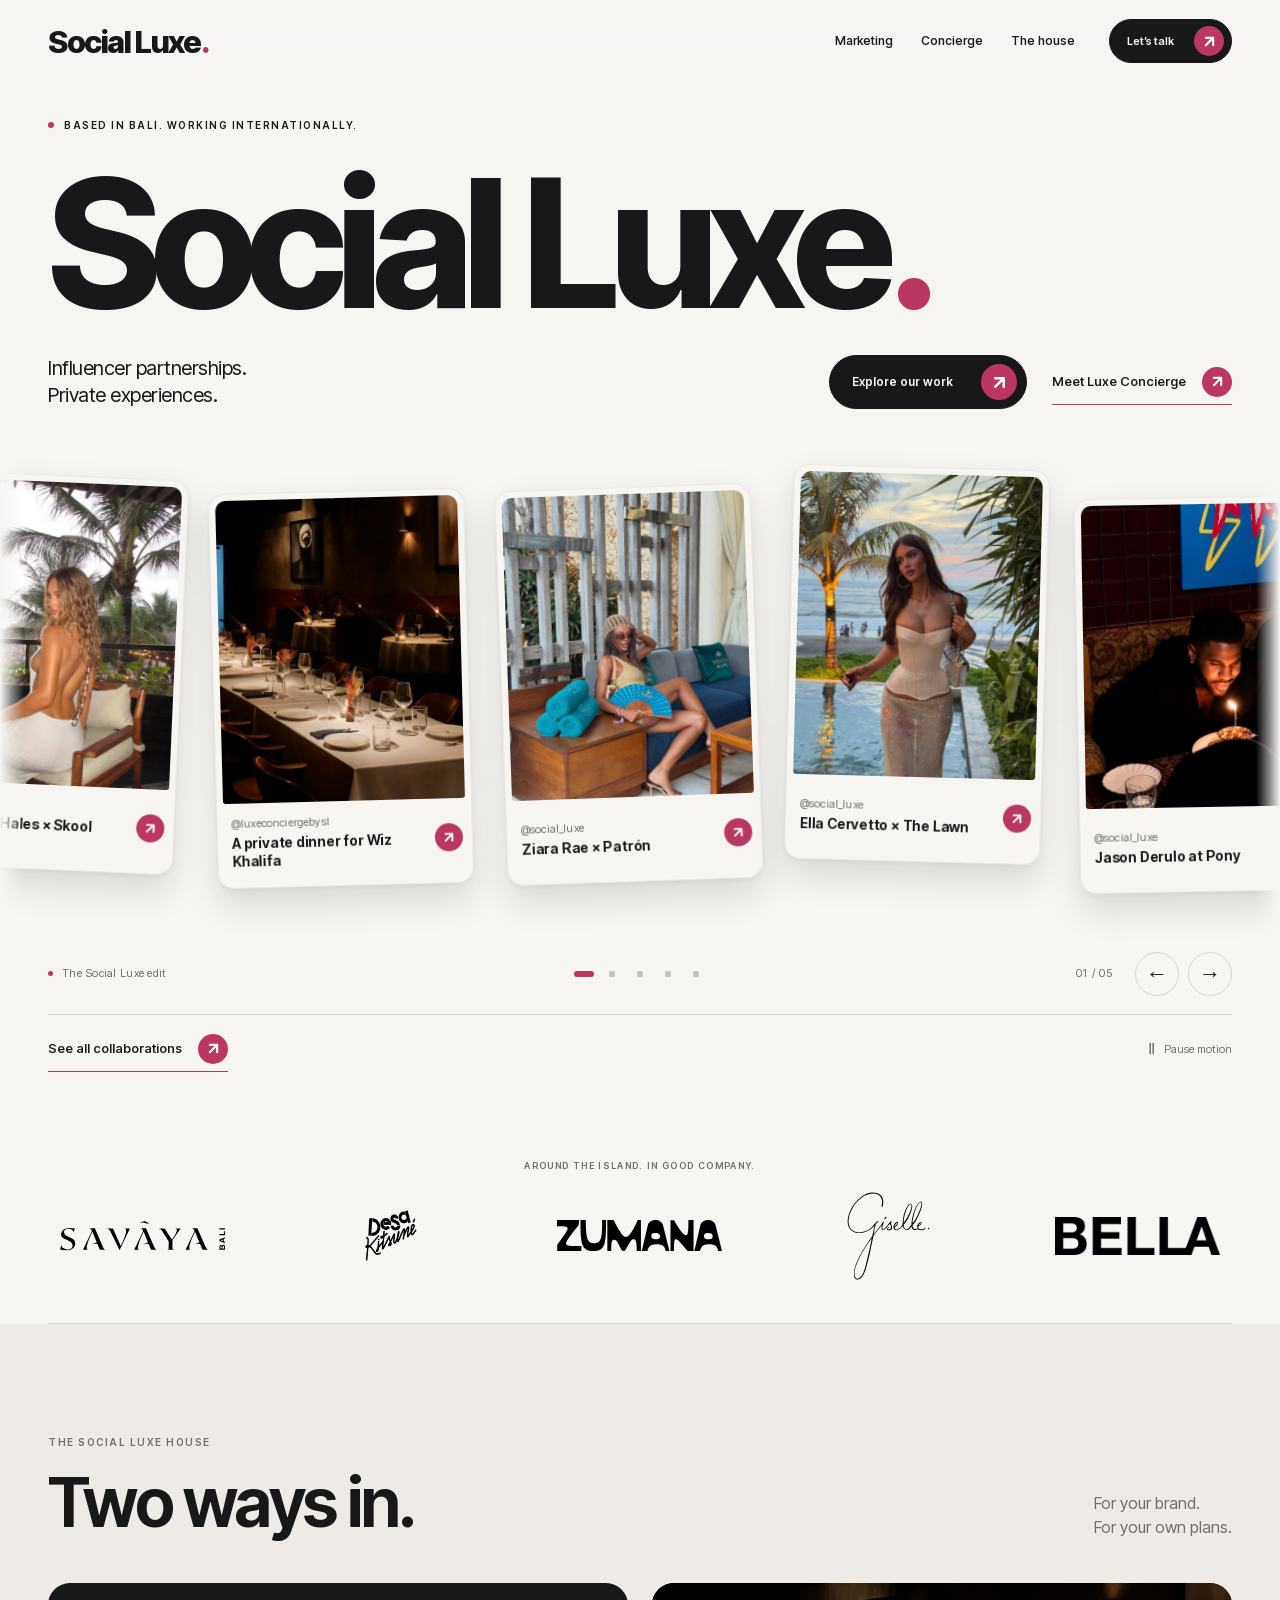
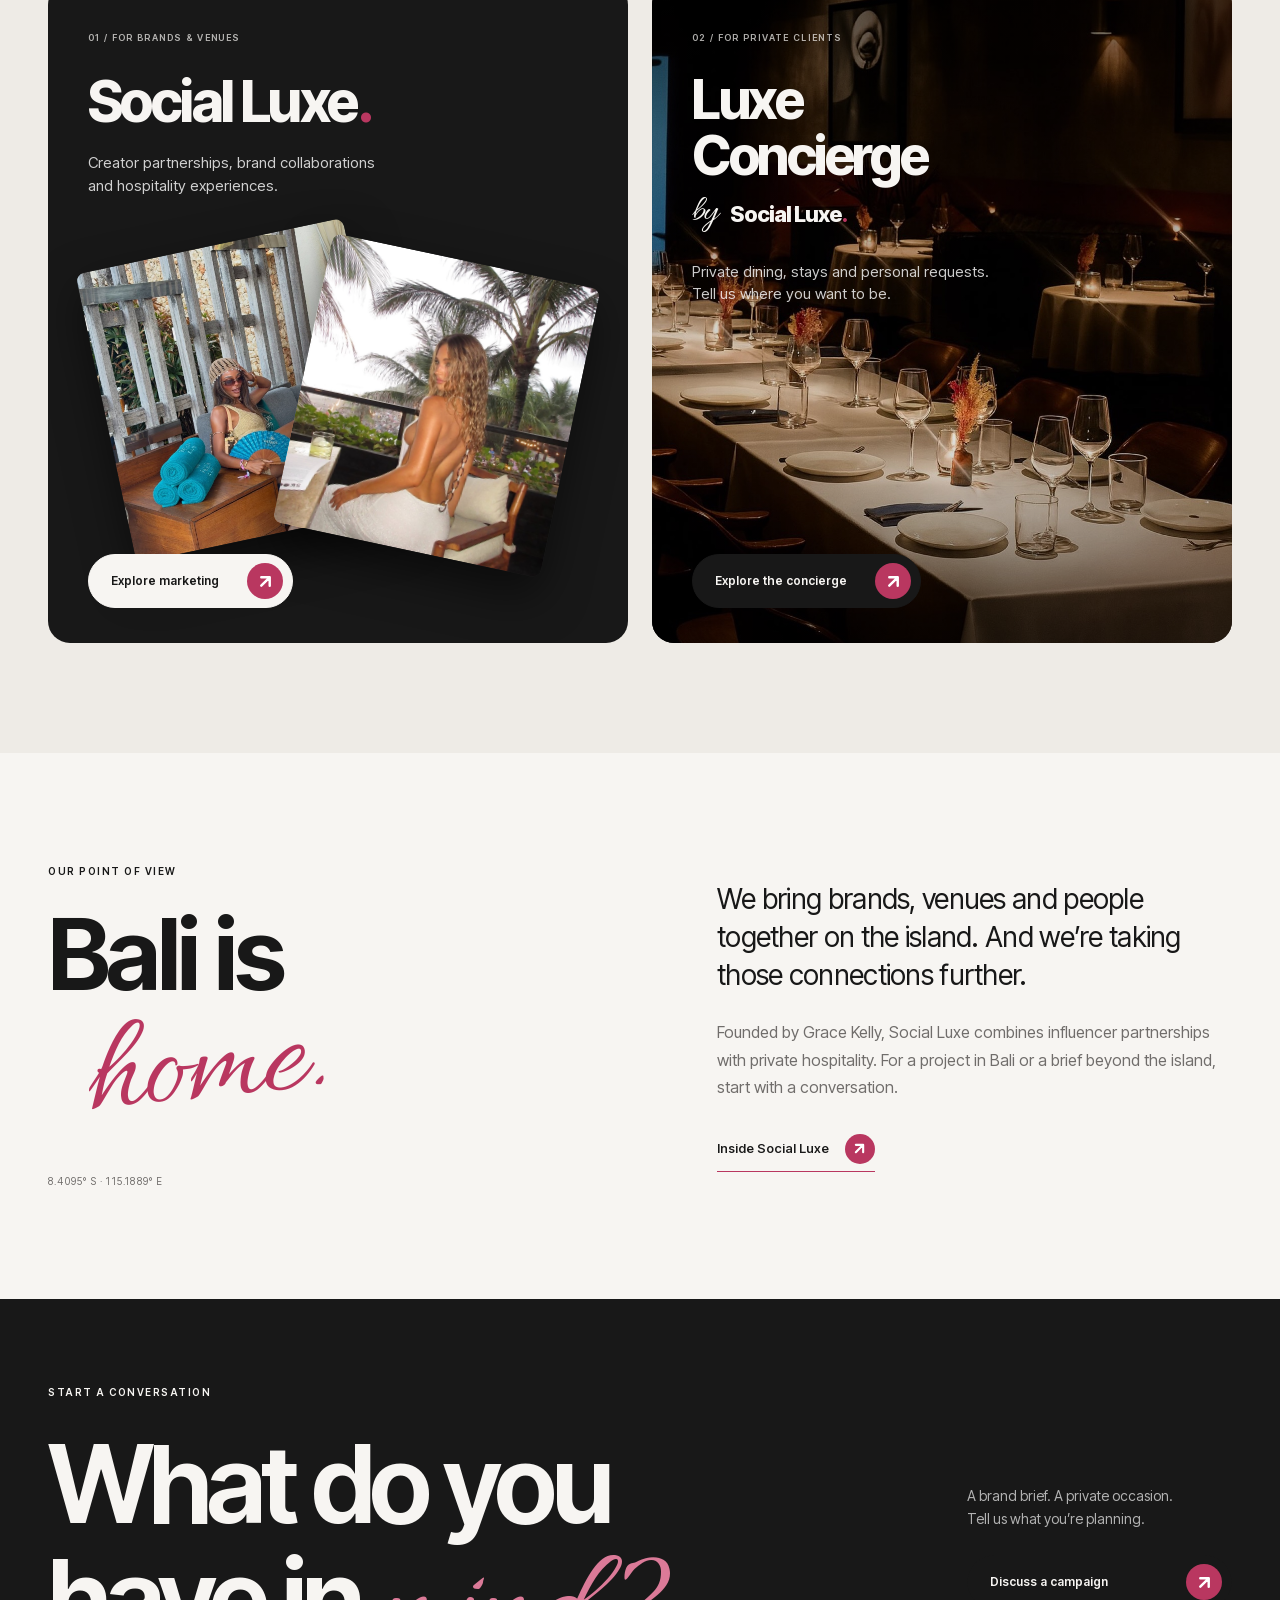
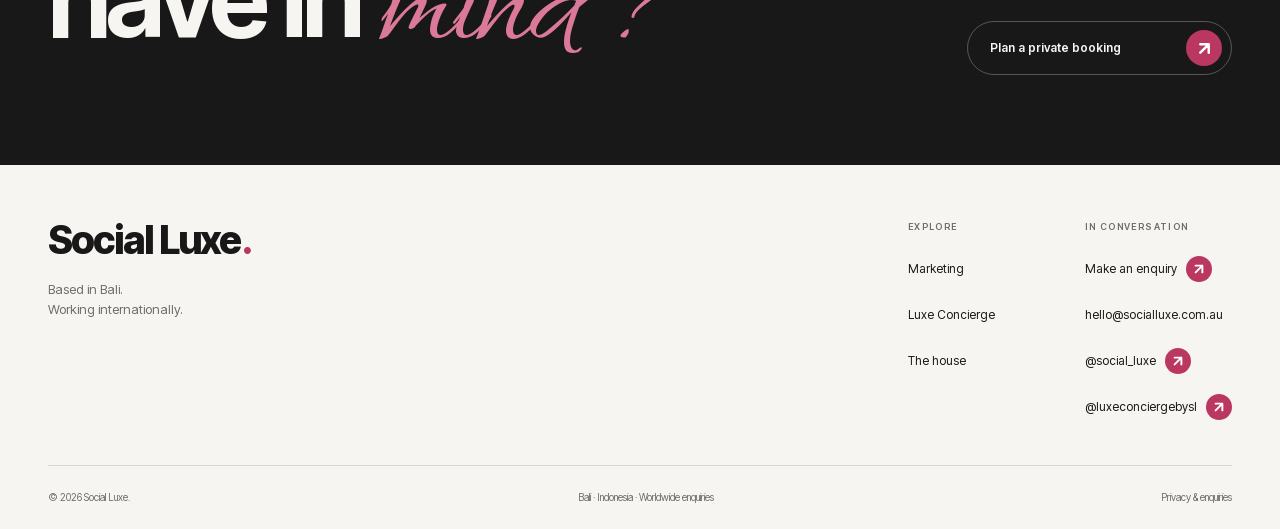
==== commit 63044d01: "Animate the homepage with a continuous interactive photo reel Add seamless autoplay, eased hover slo" ====
--- a/public/index.html
+++ b/public/index.html
@@ -1,6 +1,6 @@
-<!doctype html><html lang="en"><head><meta charset="utf-8"><meta name="viewport" content="width=device-width,initial-scale=1"><title>Social Luxe — Bali & Beyond</title><meta name="description" content="Influencer partnerships and private experiences. Social Luxe is based in Bali and working internationally."><meta name="robots" content="noindex,nofollow"><meta name="theme-color" content="#f7f5f2"><meta property="og:title" content="Social Luxe — Bali & Beyond"><meta property="og:description" content="Influencer partnerships and private experiences. Social Luxe is based in Bali and working internationally."><meta property="og:type" content="website"><link rel="icon" href="/assets/favicon.svg" type="image/svg+xml"><link rel="preload" href="/assets/fonts/inter-tight.woff2" as="font" type="font/woff2" crossorigin><link rel="stylesheet" href="/styles.css"><script src="/app.js" defer></script><script src="/hover-effects.js" defer></script></head><body class="home-page"><a class="skip-link" href="#main">Skip to content</a><header class="site-header"><div class="shell header-inner"><a class="brand" href="/" aria-label="Social Luxe home">Social Luxe<span class="brand-period">.</span></a><nav class="desktop-nav" aria-label="Main navigation"><a href="/marketing/" class="nav-link">Marketing</a><a href="/concierge/" class="nav-link">Concierge</a><a href="/the-house/" class="nav-link">The house</a></nav><a class="button header-action" data-shine href="/enquire/">Let’s talk<span class="arrow-icon " aria-hidden="true"><svg viewBox="4 4 16 16" fill="none"><path d="M7.5 16.5 16.5 7.5M7.5 7.5h9v9" stroke="currentColor" stroke-width="2.6" stroke-linecap="round" stroke-linejoin="round"/></svg></span></a><button class="menu-toggle" aria-label="Open menu" aria-controls="mobile-menu" aria-expanded="false"><span></span><span></span></button></div></header><div id="mobile-menu" class="mobile-menu" hidden><nav aria-label="Mobile navigation"><a href="/marketing/" class="nav-link">Marketing</a><a href="/concierge/" class="nav-link">Concierge</a><a href="/the-house/" class="nav-link">The house</a><a class="button " data-shine href="/enquire/">Make an enquiry<span class="arrow-icon " aria-hidden="true"><svg viewBox="4 4 16 16" fill="none"><path d="M7.5 16.5 16.5 7.5M7.5 7.5h9v9" stroke="currentColor" stroke-width="2.6" stroke-linecap="round" stroke-linejoin="round"/></svg></span></a></nav><p>Bali, Indonesia. Working internationally.</p></div><main id="main">
+<!doctype html><html lang="en"><head><meta charset="utf-8"><meta name="viewport" content="width=device-width,initial-scale=1"><title>Social Luxe — Bali & Beyond</title><meta name="description" content="Influencer partnerships and private experiences. Social Luxe is based in Bali and working internationally."><meta name="robots" content="noindex,nofollow"><meta name="theme-color" content="#f7f5f2"><meta property="og:title" content="Social Luxe — Bali & Beyond"><meta property="og:description" content="Influencer partnerships and private experiences. Social Luxe is based in Bali and working internationally."><meta property="og:type" content="website"><link rel="icon" href="/assets/favicon.svg" type="image/svg+xml"><link rel="preload" href="/assets/fonts/inter-tight.woff2" as="font" type="font/woff2" crossorigin><link rel="stylesheet" href="/styles.css"><script src="/app.js" defer></script><script src="/motion-gallery.js" defer></script><script src="/hover-effects.js" defer></script></head><body class="home-page"><a class="skip-link" href="#main">Skip to content</a><header class="site-header"><div class="shell header-inner"><a class="brand" href="/" aria-label="Social Luxe home">Social Luxe<span class="brand-period">.</span></a><nav class="desktop-nav" aria-label="Main navigation"><a href="/marketing/" class="nav-link">Marketing</a><a href="/concierge/" class="nav-link">Concierge</a><a href="/the-house/" class="nav-link">The house</a></nav><a class="button header-action" data-shine href="/enquire/">Let’s talk<span class="arrow-icon " aria-hidden="true"><svg viewBox="4 4 16 16" fill="none"><path d="M7.5 16.5 16.5 7.5M7.5 7.5h9v9" stroke="currentColor" stroke-width="2.6" stroke-linecap="round" stroke-linejoin="round"/></svg></span></a><button class="menu-toggle" aria-label="Open menu" aria-controls="mobile-menu" aria-expanded="false"><span></span><span></span></button></div></header><div id="mobile-menu" class="mobile-menu" hidden><nav aria-label="Mobile navigation"><a href="/marketing/" class="nav-link">Marketing</a><a href="/concierge/" class="nav-link">Concierge</a><a href="/the-house/" class="nav-link">The house</a><a class="button " data-shine href="/enquire/">Make an enquiry<span class="arrow-icon " aria-hidden="true"><svg viewBox="4 4 16 16" fill="none"><path d="M7.5 16.5 16.5 7.5M7.5 7.5h9v9" stroke="currentColor" stroke-width="2.6" stroke-linecap="round" stroke-linejoin="round"/></svg></span></a></nav><p>Bali, Indonesia. Working internationally.</p></div><main id="main">
 <section class="visual-hero floating-hero"><div class="shell hero-heading"><p class="eyebrow hero-enter"><span class="status-dot"></span> Based in Bali. Working internationally.</p><h1 class="hero-enter">Social Luxe<span class="brand-period">.</span></h1><div class="hero-subline hero-enter"><p>Influencer partnerships.<br>Private experiences.</p><div><a class="button " data-shine href="/marketing/#work">Explore our work<span class="arrow-icon " aria-hidden="true"><svg viewBox="4 4 16 16" fill="none"><path d="M7.5 16.5 16.5 7.5M7.5 7.5h9v9" stroke="currentColor" stroke-width="2.6" stroke-linecap="round" stroke-linejoin="round"/></svg></span></a><a class="text-link" href="/concierge/">Meet Luxe Concierge <span class="arrow-icon " aria-hidden="true"><svg viewBox="4 4 16 16" fill="none"><path d="M7.5 16.5 16.5 7.5M7.5 7.5h9v9" stroke="currentColor" stroke-width="2.6" stroke-linecap="round" stroke-linejoin="round"/></svg></span></a></div></div></div>
-<div class="floating-gallery" data-hero-gallery><div class="floating-deck" tabindex="0" role="region" aria-label="Five featured collaborations"><a class="floating-photo floating-photo-1" data-tilt href="/marketing/#patron" data-project="patron" aria-label="Explore Ziara Rae × Patrón"><span class="floating-surface"><img src="/assets/projects/ziara-patron.jpg" alt="Photography from @social_luxe · Ziara Rae × Patrón" width="1080" height="1440" decoding="async"><span class="floating-caption"><small>@social_luxe</small><strong>Ziara Rae × Patrón</strong><span class="arrow-icon " aria-hidden="true"><svg viewBox="4 4 16 16" fill="none"><path d="M7.5 16.5 16.5 7.5M7.5 7.5h9v9" stroke="currentColor" stroke-width="2.6" stroke-linecap="round" stroke-linejoin="round"/></svg></span></span></span></a><a class="floating-photo floating-photo-2" data-tilt href="/marketing/#ella" data-project="ella" aria-label="Explore Ella Cervetto × The Lawn"><span class="floating-surface"><img src="/assets/projects/ella-lawn.jpg" alt="Photography from @social_luxe · Ella Cervetto × The Lawn" width="1080" height="1440" fetchpriority="high"><span class="floating-caption"><small>@social_luxe</small><strong>Ella Cervetto × The Lawn</strong><span class="arrow-icon " aria-hidden="true"><svg viewBox="4 4 16 16" fill="none"><path d="M7.5 16.5 16.5 7.5M7.5 7.5h9v9" stroke="currentColor" stroke-width="2.6" stroke-linecap="round" stroke-linejoin="round"/></svg></span></span></span></a><a class="floating-photo floating-photo-3" data-tilt href="/marketing/#jason" data-project="jason" aria-label="Explore Jason Derulo at Pony"><span class="floating-surface"><img src="/assets/projects/jason-pony.jpg" alt="Photography from @social_luxe · Jason Derulo in Bali" width="1080" height="1440" decoding="async"><span class="floating-caption"><small>@social_luxe</small><strong>Jason Derulo at Pony</strong><span class="arrow-icon " aria-hidden="true"><svg viewBox="4 4 16 16" fill="none"><path d="M7.5 16.5 16.5 7.5M7.5 7.5h9v9" stroke="currentColor" stroke-width="2.6" stroke-linecap="round" stroke-linejoin="round"/></svg></span></span></span></a><a class="floating-photo floating-photo-4" data-tilt href="/marketing/#skool" data-project="skool" aria-label="Explore Tyniesha Hales × Skool Kitchen"><span class="floating-surface"><img src="/assets/projects/tyniesha-skool.jpg" alt="Photography from @social_luxe · Tyniesha Hales × Skool Kitchen" width="1080" height="1440" decoding="async"><span class="floating-caption"><small>@social_luxe</small><strong>Tyniesha Hales × Skool Kitchen</strong><span class="arrow-icon " aria-hidden="true"><svg viewBox="4 4 16 16" fill="none"><path d="M7.5 16.5 16.5 7.5M7.5 7.5h9v9" stroke="currentColor" stroke-width="2.6" stroke-linecap="round" stroke-linejoin="round"/></svg></span></span></span></a><a class="floating-photo floating-photo-5" data-tilt href="/marketing/#wiz" data-project="wiz" aria-label="Explore A private dinner for Wiz Khalifa"><span class="floating-surface"><img src="/assets/projects/wiz-dinner.jpg" alt="Photography from @luxeconciergebysl · Private dinner in Bali" width="1080" height="1440" decoding="async"><span class="floating-caption"><small>@luxeconciergebysl</small><strong>A private dinner for Wiz Khalifa</strong><span class="arrow-icon " aria-hidden="true"><svg viewBox="4 4 16 16" fill="none"><path d="M7.5 16.5 16.5 7.5M7.5 7.5h9v9" stroke="currentColor" stroke-width="2.6" stroke-linecap="round" stroke-linejoin="round"/></svg></span></span></span></a></div><div class="hero-rail-controls shell"><span class="hero-rail-status" aria-live="polite">01 / 05</span><div><button class="hero-prev" aria-label="Previous collaboration">←</button><button class="hero-next" aria-label="Next collaboration">→</button></div></div></div><div class="shell hero-stage-footer"><a href="/marketing/#work" class="text-link">See all collaborations <span class="arrow-icon " aria-hidden="true"><svg viewBox="4 4 16 16" fill="none"><path d="M7.5 16.5 16.5 7.5M7.5 7.5h9v9" stroke="currentColor" stroke-width="2.6" stroke-linecap="round" stroke-linejoin="round"/></svg></span></a><button id="motion-toggle" class="motion-toggle" aria-pressed="false"><span aria-hidden="true">Ⅱ</span> Pause motion</button></div></section>
+<div class="floating-gallery" data-hero-gallery><p class="sr-only" id="gallery-instructions">Featured collaborations. Use the arrow buttons or drag to explore. Movement pauses while using the keyboard.</p><div class="floating-deck" tabindex="0" role="region" aria-roledescription="carousel" aria-label="Five featured collaborations" aria-describedby="gallery-instructions"><div class="floating-track"><div class="floating-set" data-original><a class="floating-photo floating-photo-1" data-slide-index="0" data-tilt href="/marketing/#patron" data-project="patron" aria-label="Explore Ziara Rae × Patrón"><span class="floating-surface"><img draggable="false" src="/assets/projects/ziara-patron.jpg" alt="Photography from @social_luxe · Ziara Rae × Patrón" width="1080" height="1440" decoding="async"><span class="floating-caption"><small>@social_luxe</small><strong>Ziara Rae × Patrón</strong><span class="arrow-icon " aria-hidden="true"><svg viewBox="4 4 16 16" fill="none"><path d="M7.5 16.5 16.5 7.5M7.5 7.5h9v9" stroke="currentColor" stroke-width="2.6" stroke-linecap="round" stroke-linejoin="round"/></svg></span></span></span></a><a class="floating-photo floating-photo-2" data-slide-index="1" data-tilt href="/marketing/#ella" data-project="ella" aria-label="Explore Ella Cervetto × The Lawn"><span class="floating-surface"><img draggable="false" src="/assets/projects/ella-lawn.jpg" alt="Photography from @social_luxe · Ella Cervetto × The Lawn" width="1080" height="1440" fetchpriority="high"><span class="floating-caption"><small>@social_luxe</small><strong>Ella Cervetto × The Lawn</strong><span class="arrow-icon " aria-hidden="true"><svg viewBox="4 4 16 16" fill="none"><path d="M7.5 16.5 16.5 7.5M7.5 7.5h9v9" stroke="currentColor" stroke-width="2.6" stroke-linecap="round" stroke-linejoin="round"/></svg></span></span></span></a><a class="floating-photo floating-photo-3" data-slide-index="2" data-tilt href="/marketing/#jason" data-project="jason" aria-label="Explore Jason Derulo at Pony"><span class="floating-surface"><img draggable="false" src="/assets/projects/jason-pony.jpg" alt="Photography from @social_luxe · Jason Derulo in Bali" width="1080" height="1440" decoding="async"><span class="floating-caption"><small>@social_luxe</small><strong>Jason Derulo at Pony</strong><span class="arrow-icon " aria-hidden="true"><svg viewBox="4 4 16 16" fill="none"><path d="M7.5 16.5 16.5 7.5M7.5 7.5h9v9" stroke="currentColor" stroke-width="2.6" stroke-linecap="round" stroke-linejoin="round"/></svg></span></span></span></a><a class="floating-photo floating-photo-4" data-slide-index="3" data-tilt href="/marketing/#skool" data-project="skool" aria-label="Explore Tyniesha Hales × Skool Kitchen"><span class="floating-surface"><img draggable="false" src="/assets/projects/tyniesha-skool.jpg" alt="Photography from @social_luxe · Tyniesha Hales × Skool Kitchen" width="1080" height="1440" decoding="async"><span class="floating-caption"><small>@social_luxe</small><strong>Tyniesha Hales × Skool Kitchen</strong><span class="arrow-icon " aria-hidden="true"><svg viewBox="4 4 16 16" fill="none"><path d="M7.5 16.5 16.5 7.5M7.5 7.5h9v9" stroke="currentColor" stroke-width="2.6" stroke-linecap="round" stroke-linejoin="round"/></svg></span></span></span></a><a class="floating-photo floating-photo-5" data-slide-index="4" data-tilt href="/marketing/#wiz" data-project="wiz" aria-label="Explore A private dinner for Wiz Khalifa"><span class="floating-surface"><img draggable="false" src="/assets/projects/wiz-dinner.jpg" alt="Photography from @luxeconciergebysl · Private dinner in Bali" width="1080" height="1440" decoding="async"><span class="floating-caption"><small>@luxeconciergebysl</small><strong>A private dinner for Wiz Khalifa</strong><span class="arrow-icon " aria-hidden="true"><svg viewBox="4 4 16 16" fill="none"><path d="M7.5 16.5 16.5 7.5M7.5 7.5h9v9" stroke="currentColor" stroke-width="2.6" stroke-linecap="round" stroke-linejoin="round"/></svg></span></span></span></a></div></div></div><div class="hero-rail-controls gallery-controls-row shell"><span class="gallery-live-label"><span class="status-dot" aria-hidden="true"></span>The Social Luxe edit</span><div class="gallery-dots" role="group" aria-label="Choose a featured collaboration"><button class="gallery-dot" data-slide="0" aria-label="Show Ziara Rae × Patrón" aria-current="true"><span></span></button><button class="gallery-dot" data-slide="1" aria-label="Show Ella Cervetto × The Lawn"><span></span></button><button class="gallery-dot" data-slide="2" aria-label="Show Jason Derulo at Pony"><span></span></button><button class="gallery-dot" data-slide="3" aria-label="Show Tyniesha Hales × Skool Kitchen"><span></span></button><button class="gallery-dot" data-slide="4" aria-label="Show A private dinner for Wiz Khalifa"><span></span></button></div><div class="gallery-navigation"><span class="hero-rail-status" aria-hidden="true">01 / 05</span><button class="hero-prev" aria-label="Previous collaboration">←</button><button class="hero-next" aria-label="Next collaboration">→</button></div></div><span class="sr-only gallery-announcement" aria-live="polite" aria-atomic="true"></span></div><div class="shell hero-stage-footer"><a href="/marketing/#work" class="text-link">See all collaborations <span class="arrow-icon " aria-hidden="true"><svg viewBox="4 4 16 16" fill="none"><path d="M7.5 16.5 16.5 7.5M7.5 7.5h9v9" stroke="currentColor" stroke-width="2.6" stroke-linecap="round" stroke-linejoin="round"/></svg></span></a><button id="motion-toggle" class="motion-toggle" aria-pressed="false"><span aria-hidden="true">Ⅱ</span> Pause motion</button></div></section>
 <section class="brand-strip shell" aria-label="Venues we work with"><p class="eyebrow">Around the island. In good company.</p><div class="brand-logos"><a href="/marketing/#savaya" aria-label="Discover Savaya"><img class="partner-logo" src="/assets/logos/savaya.svg" alt="Savaya" loading="lazy"></a><a href="/marketing/#venues" aria-label="Discover Desa Kitsuné"><img class="partner-logo" src="/assets/logos/desa-kitsune.png" alt="Desa Kitsuné" loading="lazy"></a><a href="/marketing/#zumana" aria-label="Discover Zumana"><img class="partner-logo" src="/assets/logos/zumana.svg" alt="Zumana" loading="lazy"></a><a href="/marketing/#venues" aria-label="Discover Giselle"><img class="partner-logo" src="/assets/logos/giselle.svg" alt="Giselle" loading="lazy"></a><a href="/marketing/#venues" aria-label="Discover Bella"><img class="partner-logo" src="/assets/logos/bella.png" alt="Bella" loading="lazy"></a></div></section>
 <section class="worlds-section section"><div class="shell"><div class="section-head reveal"><div><p class="eyebrow">The Social Luxe house</p><h2 class="section-title">Two ways in.</h2></div><p>For your brand.<br>For your own plans.</p></div><div class="worlds-grid"><article class="world-card marketing-world reveal" data-shine><span class="eyebrow">01 / For brands &amp; venues</span><h3>Social Luxe<span>.</span></h3><p>Creator partnerships, brand collaborations<br>and hospitality experiences.</p><div class="stacked-images" aria-hidden="true"><img src="/assets/projects/ziara-patron.jpg" alt="" loading="lazy"><img src="/assets/projects/tyniesha-skool.jpg" alt="" loading="lazy"></div><a class="button button-light" data-shine href="/marketing/">Explore marketing<span class="arrow-icon " aria-hidden="true"><svg viewBox="4 4 16 16" fill="none"><path d="M7.5 16.5 16.5 7.5M7.5 7.5h9v9" stroke="currentColor" stroke-width="2.6" stroke-linecap="round" stroke-linejoin="round"/></svg></span></a></article><article class="world-card concierge-world reveal delay-1" data-shine><img class="world-backdrop" src="/assets/projects/wiz-dinner.jpg" alt="The private dinner setting prepared for Wiz Khalifa in Bali" loading="lazy"><div class="world-content"><span class="eyebrow">02 / For private clients</span><h3 class="luxe-mark">Luxe Concierge<span class="luxe-signature"><span class="script">by</span> <span class="brand">Social Luxe<span class="brand-period">.</span></span></span></h3><p>Private dining, stays and personal requests.<br>Tell us where you want to be.</p><a class="button " data-shine href="/concierge/">Explore the concierge<span class="arrow-icon " aria-hidden="true"><svg viewBox="4 4 16 16" fill="none"><path d="M7.5 16.5 16.5 7.5M7.5 7.5h9v9" stroke="currentColor" stroke-width="2.6" stroke-linecap="round" stroke-linejoin="round"/></svg></span></a></div></article></div></div></section>
 <section class="section shell bali-section"><div class="bali-title reveal"><p class="eyebrow">Our point of view</p><h2 class="section-title">Bali is<br><span class="script">home.</span></h2><span class="coordinate">8.4095° S · 115.1889° E</span></div><div class="bali-copy reveal"><p class="body-large">We bring brands, venues and people together on the island. And we’re taking those connections further.</p><p>Founded by Grace Kelly, Social Luxe combines influencer partnerships with private hospitality. For a project in Bali or a brief beyond the island, start with a conversation.</p><a class="text-link" href="/the-house/">Inside Social Luxe <span class="arrow-icon " aria-hidden="true"><svg viewBox="4 4 16 16" fill="none"><path d="M7.5 16.5 16.5 7.5M7.5 7.5h9v9" stroke="currentColor" stroke-width="2.6" stroke-linecap="round" stroke-linejoin="round"/></svg></span></a></div></section><section class="contact-band"><div class="shell"><p class="eyebrow reveal">Start a conversation</p><div class="contact-band-inner"><h2 class="reveal">What do you<br>have in <span class="script">mind?</span></h2><div class="contact-options reveal"><p>A brand brief. A private occasion.<br>Tell us what you’re planning.</p><a class="button " data-shine href="/enquire/?service=marketing">Discuss a campaign<span class="arrow-icon " aria-hidden="true"><svg viewBox="4 4 16 16" fill="none"><path d="M7.5 16.5 16.5 7.5M7.5 7.5h9v9" stroke="currentColor" stroke-width="2.6" stroke-linecap="round" stroke-linejoin="round"/></svg></span></a><a class="button button-outline" data-shine href="/enquire/?service=concierge">Plan a private booking<span class="arrow-icon " aria-hidden="true"><svg viewBox="4 4 16 16" fill="none"><path d="M7.5 16.5 16.5 7.5M7.5 7.5h9v9" stroke="currentColor" stroke-width="2.6" stroke-linecap="round" stroke-linejoin="round"/></svg></span></a></div></div></div></section></main><footer class="site-footer"><div class="shell"><div class="footer-top"><div><a class="brand" href="/">Social Luxe<span class="brand-period">.</span></a><p class="footer-description">Based in Bali.<br>Working internationally.</p></div><div class="footer-nav"><div class="footer-column"><span class="eyebrow">Explore</span><a href="/marketing/">Marketing</a><a href="/concierge/">Luxe Concierge</a><a href="/the-house/">The house</a></div><div class="footer-column"><span class="eyebrow">In conversation</span><a href="/enquire/">Make an enquiry <span class="arrow-icon " aria-hidden="true"><svg viewBox="4 4 16 16" fill="none"><path d="M7.5 16.5 16.5 7.5M7.5 7.5h9v9" stroke="currentColor" stroke-width="2.6" stroke-linecap="round" stroke-linejoin="round"/></svg></span></a><a href="mailto:hello@socialluxe.com.au">hello@socialluxe.com.au</a><a href="https://www.instagram.com/social_luxe/" target="_blank" rel="noopener noreferrer">@social_luxe <span class="arrow-icon " aria-hidden="true"><svg viewBox="4 4 16 16" fill="none"><path d="M7.5 16.5 16.5 7.5M7.5 7.5h9v9" stroke="currentColor" stroke-width="2.6" stroke-linecap="round" stroke-linejoin="round"/></svg></span></a><a href="https://www.instagram.com/luxeconciergebysl/" target="_blank" rel="noopener noreferrer">@luxeconciergebysl <span class="arrow-icon " aria-hidden="true"><svg viewBox="4 4 16 16" fill="none"><path d="M7.5 16.5 16.5 7.5M7.5 7.5h9v9" stroke="currentColor" stroke-width="2.6" stroke-linecap="round" stroke-linejoin="round"/></svg></span></a></div></div></div><div class="footer-bottom"><span>© 2026 Social Luxe.</span><span>Bali · Indonesia · Worldwide enquiries</span><a href="/privacy/">Privacy &amp; enquiries</a></div></div></footer><dialog id="project-dialog" aria-labelledby="project-title"><button class="dialog-close" aria-label="Close project">×</button><div class="dialog-layout"><div class="dialog-visual"><img id="dialog-photo" alt="" width="1080" height="1400"><div class="dialog-photo-controls"><button id="photo-prev" aria-label="Previous photo">←</button><span id="photo-count" aria-live="polite"></span><button id="photo-next" aria-label="Next photo">→</button></div></div><div class="dialog-copy"><p id="project-category" class="eyebrow"></p><h2 id="project-title"></h2><div id="dialog-logo"></div><p id="project-description"></p><dl><div><dt>Location</dt><dd id="project-place"></dd></div><div><dt>Published</dt><dd id="project-date"></dd></div></dl><a id="project-source" class="button" href="https://www.instagram.com/social_luxe/" target="_blank" rel="noopener noreferrer">View original post <span class="arrow-icon " aria-hidden="true"><svg viewBox="4 4 16 16" fill="none"><path d="M7.5 16.5 16.5 7.5M7.5 7.5h9v9" stroke="currentColor" stroke-width="2.6" stroke-linecap="round" stroke-linejoin="round"/></svg></span></a><a id="project-photo-source" class="text-link" href="https://www.instagram.com/social_luxe/" target="_blank" rel="noopener noreferrer" hidden>View photo publication <span class="arrow-icon " aria-hidden="true"><svg viewBox="4 4 16 16" fill="none"><path d="M7.5 16.5 16.5 7.5M7.5 7.5h9v9" stroke="currentColor" stroke-width="2.6" stroke-linecap="round" stroke-linejoin="round"/></svg></span></a><p id="project-credit" class="source-note"></p></div></div></dialog><script id="projects-data" type="application/json">[{"id": "ella", "title": "Ella Cervetto × The Lawn", "short": "Ella Cervetto", "partner": "The Lawn", "category": "partnerships", "categoryLabel": "Creator partnership", "place": "Canggu, Bali", "date": "November 2026", "image": "ella-lawn", "photos": ["ella-lawn", "ella-lawn-detail"], "logo": "the-lawn.png", "description": "Ella Cervetto at The Lawn Canggu. A creator and venue collaboration shared by Social Luxe as part of its client work.", "source": "https://www.instagram.com/social_luxe/p/DfWwA1ykzfr/", "credit": "Photography from @social_luxe · Ella Cervetto × The Lawn"}, {"id": "savaya", "title": "Sevara & Josh × Savaya", "short": "Sevara & Josh", "partner": "Savaya", "category": "partnerships", "categoryLabel": "Brand & venue partnership", "place": "Bali", "date": "September 2026", "image": "savaya-patron-detail", "photos": ["savaya-patron-detail", "savaya-patron"], "logo": "savaya.svg", "description": "Sevara and Josh with Patrón, on their way to Savaya. A brand and venue collaboration shared by Social Luxe.", "source": "https://www.instagram.com/social_luxe/p/DdEBBIuE01P/", "credit": "Photography from @social_luxe · Sevara & Josh × Patrón / Savaya"}, {"id": "zumana", "title": "Tori Levett × Zumana", "short": "Tori Levett", "partner": "Zumana", "category": "events", "categoryLabel": "Event & VIP liaison", "place": "Bali", "date": "September 2026", "image": "tori-zumana", "photos": ["tori-zumana"], "logo": "zumana.svg", "description": "Tori Levett headlining at Zumana. Social Luxe announced its exclusive VIP liaison role for the event, alongside Patrón.", "source": "https://www.instagram.com/social_luxe/p/DdNqJIrTnNl/", "credit": "Event artwork published by @social_luxe · Tori Levett at Zumana"}, {"id": "patron", "title": "Ziara Rae × Patrón", "short": "Ziara Rae", "partner": "Patrón", "category": "partnerships", "categoryLabel": "Brand partnership", "place": "Bali", "date": "September 2026", "image": "ziara-patron", "photos": ["ziara-patron"], "logo": "patron.svg", "description": "Ziara Rae for Patrón. A brand collaboration featured on Social Luxe’s account under #SLClients.", "source": "https://www.instagram.com/social_luxe/p/Dd2vFVZk_rT/", "credit": "Photography from @social_luxe · Ziara Rae × Patrón"}, {"id": "jason", "title": "Jason Derulo at Pony", "short": "Jason Derulo", "partner": "Pony", "category": "hosting", "categoryLabel": "Private hosting", "place": "Bali", "date": "September 2026", "image": "jason-pony", "photos": ["jason-pony", "jason-pony-cover"], "logo": "pony.webp", "description": "An intimate birthday celebration at Pony, curated by Social Luxe, with drinks by Patrón. Private hosting for Jason Derulo during his time in Bali.", "source": "https://www.instagram.com/pony.bali/reel/DdfnHnxoyr7/", "photoSource": "https://www.instagram.com/social_luxe/p/DdlFEnvEw7c/", "credit": "Photography from @social_luxe · Jason Derulo in Bali"}, {"id": "el", "title": "El × Pony", "short": "El", "partner": "Pony", "category": "partnerships", "categoryLabel": "Creator partnership", "place": "Bali", "date": "September 2026", "image": "el-pony", "photos": ["el-pony"], "logo": "pony.webp", "description": "El (@elliecasei) at Pony. A creator and restaurant collaboration featured on Social Luxe’s account.", "source": "https://www.instagram.com/social_luxe/p/Dc-I_kXzs-v/", "credit": "Photography from @social_luxe · El × Pony"}, {"id": "sana", "title": "Michelle × Sana Uluwatu", "short": "Michelle", "partner": "Sana Uluwatu", "category": "partnerships", "categoryLabel": "Creator partnership", "place": "Uluwatu, Bali", "date": "August 2026", "image": "michelle-sana", "photos": ["michelle-sana"], "logo": "sana.webp", "description": "Michelle (@mishkaivana) at Sana Uluwatu. A creator and hospitality collaboration published by Social Luxe.", "source": "https://www.instagram.com/social_luxe/p/DcVAiyZzYGr/", "credit": "Photography from @social_luxe · Michelle × Sana Uluwatu"}, {"id": "skool", "title": "Tyniesha Hales × Skool Kitchen", "short": "Tyniesha Hales", "partner": "Skool Kitchen", "category": "partnerships", "categoryLabel": "Creator partnership", "place": "Canggu, Bali", "date": "June 2026", "image": "tyniesha-skool", "photos": ["tyniesha-skool", "tyniesha-skool-detail"], "logo": "skool.png", "description": "Tyniesha Hales at Skool Kitchen. A creator and hospitality collaboration published by Social Luxe under #SLClients.", "source": "https://www.instagram.com/social_luxe/p/DZbkNwxEzaO/", "credit": "Photography from @social_luxe · Tyniesha Hales × Skool Kitchen"}, {"id": "wiz", "title": "A private dinner for Wiz Khalifa", "short": "Wiz Khalifa", "partner": "Masonry", "category": "hosting", "categoryLabel": "Private dining", "place": "Bali", "date": "October 2025", "image": "wiz-dinner", "photos": ["wiz-dinner", "wiz-dinner-cover"], "logo": "masonry.webp", "description": "A private post-performance dinner for Wiz Khalifa in Bali, curated and hosted by Luxe Concierge. The original publication features Masonry Bali.", "source": "https://www.instagram.com/luxeconciergebysl/p/DQL3hcGEhQ0/", "credit": "Photography from @luxeconciergebysl · Private dinner in Bali"}]</script></body></html>
--- a/styles.css
+++ b/styles.css
@@ -49,7 +49,7 @@
 .concierge-photo-credit>.arrow-icon{width:28px;height:28px}
 .concierge-photo-credit .arrow-icon svg{width:12px;height:12px}
 
-/* Five publications, arranged like a loose collection of photographs. */
+/* An editorial ribbon: one measured set, repeated without a visible seam. */
 .visual-hero.floating-hero{background:var(--paper);padding:34px 0 22px;overflow:clip}
 .hero-heading{position:relative;z-index:2}
 .hero-heading>.eyebrow{display:flex;align-items:center;gap:10px;font-size:10px}
@@ -58,34 +58,61 @@
 .hero-subline{display:flex;justify-content:space-between;align-items:center;gap:30px}
 .hero-subline>p{font-size:20px;line-height:1.35;letter-spacing:-.025em}
 .hero-subline>div{display:flex;align-items:center;gap:25px;flex-wrap:wrap}
-.floating-gallery{position:relative;isolation:isolate;padding:18px 0 8px}
-.floating-deck{position:relative;perspective:1400px;width:min(1380px,calc(100% - 64px));height:460px;margin:0 auto;isolation:isolate}
-.floating-photo{--card-left:50%;--card-top:60px;--card-rotation:0deg;position:absolute;display:block;width:clamp(172px,15.2vw,215px);left:var(--card-left);top:var(--card-top);z-index:2;border-radius:16px;transform:translateX(-50%) rotate(var(--card-rotation));transform-origin:center;animation:publication-float 8.5s ease-in-out infinite;outline-offset:6px;touch-action:manipulation}
-.floating-photo-1{--card-left:12%;--card-top:89px;--card-rotation:-7deg;animation-delay:-2s;z-index:1}
-.floating-photo-2{--card-left:31%;--card-top:26px;--card-rotation:-3deg;animation-delay:-5s;z-index:3}
-.floating-photo-3{--card-left:50%;--card-top:76px;--card-rotation:1deg;animation-delay:-.5s;z-index:4}
-.floating-photo-4{--card-left:69%;--card-top:34px;--card-rotation:3.5deg;animation-delay:-3.5s;z-index:3}
-.floating-photo-5{--card-left:88%;--card-top:94px;--card-rotation:7deg;animation-delay:-6.2s;z-index:2}
+.floating-gallery{--gallery-gap:32px;--gallery-card-width:clamp(230px,20vw,260px);position:relative;isolation:isolate;padding:8px 0 18px}
+.floating-deck{position:relative;width:min(1700px,100%);height:auto;margin:0 auto;overflow-x:auto;overflow-y:hidden;overscroll-behavior-x:contain;scrollbar-width:none;scroll-padding-inline:32px;isolation:isolate}
+.floating-deck::-webkit-scrollbar{display:none}
+.floating-track{display:flex;align-items:flex-start;width:max-content;padding-block:50px 60px}
+.floating-set{position:relative;display:flex;align-items:flex-start;flex:0 0 auto;gap:var(--gallery-gap);padding-right:var(--gallery-gap)}
+.floating-gallery:not(.is-autoplay) .floating-track{padding-inline:clamp(20px,3.75vw,64px)}
+.floating-gallery:not(.is-autoplay) [data-gallery-copy]{display:none}
+.floating-gallery.is-autoplay .floating-deck{overflow:hidden;touch-action:pan-y;cursor:grab}
+.floating-gallery.is-autoplay .floating-track{will-change:transform}
+.floating-gallery.is-autoplay .floating-photo{touch-action:pan-y}
+.floating-photo{--card-offset:0px;--card-rotation:0deg;position:relative;display:block;flex:0 0 var(--gallery-card-width);width:var(--gallery-card-width);left:auto;top:auto;margin-top:var(--card-offset);z-index:2;border-radius:16px;transform:rotate(var(--card-rotation));transform-origin:center;animation:publication-float 12s ease-in-out infinite paused;animation-delay:var(--float-delay,0s);outline-offset:6px}
+.floating-photo-1{--card-offset:20px;--card-rotation:-2deg;--float-delay:-2s}
+.floating-photo-2{--card-offset:0px;--card-rotation:1.5deg;--float-delay:-5s}
+.floating-photo-3{--card-offset:30px;--card-rotation:-1deg;--float-delay:-.5s}
+.floating-photo-4{--card-offset:8px;--card-rotation:2.5deg;--float-delay:-3.5s}
+.floating-photo-5{--card-offset:24px;--card-rotation:-1.5deg;--float-delay:-6.2s}
+.floating-gallery.is-autoplay.is-in-view:not(.is-interacting) .floating-photo{animation-play-state:running}
+.floating-gallery.is-interacting .floating-photo,.floating-gallery.is-dragging .floating-photo,.floating-deck:focus-within .floating-photo{animation-play-state:paused!important}
+.floating-gallery.is-dragging,.floating-gallery.is-dragging .floating-deck,.floating-gallery.is-dragging .floating-photo{cursor:grabbing;user-select:none;-webkit-user-select:none}
+.floating-gallery.is-dragging .floating-surface{transform:none!important}
+.floating-gallery.is-dragging .floating-surface::after{opacity:0!important}
 .floating-surface{position:relative;display:block;padding:6px;border:1px solid rgba(24,24,24,.06);border-radius:16px;background:var(--paper);box-shadow:0 16px 34px rgba(24,24,24,.13),0 2px 6px rgba(24,24,24,.05);transform:perspective(1100px) rotateX(var(--tilt-x,0deg)) rotateY(var(--tilt-y,0deg));transform-origin:50% 60%;transition:transform .32s var(--ease),box-shadow .35s var(--ease);isolation:isolate}
-.floating-surface>img{display:block;width:100%;height:auto;aspect-ratio:4/5;object-fit:cover;border-radius:10px 10px 3px 3px}
+.floating-surface>img{display:block;width:100%;height:auto;aspect-ratio:4/5;object-fit:cover;border-radius:10px 10px 3px 3px;-webkit-user-drag:none;user-select:none}
 .floating-photo-2 .floating-surface>img{object-position:center 44%}
 .floating-photo-3 .floating-surface>img{object-position:center 60%}
 .floating-surface::after{content:'';position:absolute;inset:0;border-radius:inherit;pointer-events:none;background:radial-gradient(240px circle at var(--pointer-x,50%) var(--pointer-y,50%),rgba(255,255,255,.14),transparent 70%);opacity:0;transition:opacity .3s;z-index:3}
-.floating-caption{position:relative;display:flex;flex-direction:column;justify-content:center;min-height:73px;padding:12px 39px 10px 8px;line-height:1.3}
-.floating-caption small{display:block;color:var(--muted);font-size:10px;line-height:1.5;letter-spacing:.015em}
-.floating-caption strong{display:block;font-size:13px;font-weight:650;line-height:1.3;letter-spacing:-.015em;margin-top:3px;overflow-wrap:anywhere}
+.floating-caption{position:relative;display:flex;flex-direction:column;justify-content:center;min-height:78px;padding:12px 39px 10px 8px;line-height:1.3}
+.floating-caption small{display:block;color:var(--muted);font-size:11px;line-height:1.5;letter-spacing:.015em}
+.floating-caption strong{display:block;font-size:14px;font-weight:650;line-height:1.3;letter-spacing:-.015em;margin-top:3px;overflow-wrap:anywhere}
 .floating-caption>.arrow-icon{position:absolute;right:3px;top:50%;width:28px;height:28px;transform:translateY(-50%)}
 .floating-caption .arrow-icon svg{width:12px;height:12px}
 .floating-photo:focus-visible{z-index:15}
 .floating-photo:focus-visible .floating-surface{transform:perspective(1100px) translateY(-9px) scale(1.025);box-shadow:0 28px 48px rgba(24,24,24,.19),0 4px 9px rgba(24,24,24,.06)}
-.floating-deck:focus-within .floating-photo{animation-play-state:paused}
 .hero-stage-footer{display:flex;justify-content:space-between;align-items:center;gap:22px;border-top:1px solid var(--line);padding-top:12px}
 .scroll-link{display:inline-flex;align-items:center;gap:20px;min-height:44px;font-size:10px;letter-spacing:.08em;text-transform:uppercase}
 .scroll-link>.arrow-icon{width:28px;height:28px}
 .motion-toggle{display:inline-flex;align-items:center;gap:9px;min-height:44px;padding:8px 0 8px 12px;border:0;background:transparent;color:var(--muted);font-size:11px;line-height:1.3}
 .motion-toggle>span{font-size:15px}
-.hero-rail-controls{display:none}
-@keyframes publication-float{0%,100%{transform:translateX(-50%) translateY(0) rotate(var(--card-rotation))}50%{transform:translateX(-50%) translateY(-9px) rotate(calc(var(--card-rotation) + 1deg))}}
+.hero-rail-controls,.gallery-controls-row{display:grid;grid-template-columns:1fr auto 1fr;align-items:center;gap:24px;margin-inline:auto}
+.gallery-live-label{display:flex;align-items:center;gap:9px;font-size:11px;line-height:1.5;letter-spacing:.025em;color:var(--muted)}
+.gallery-live-label .status-dot{width:5px;height:5px}
+.gallery-dots{display:flex;align-items:center;justify-content:center;gap:0}
+.gallery-dot{display:inline-flex;align-items:center;justify-content:center;width:28px;min-width:28px;height:44px;padding:0;border:0;background:transparent;border-radius:8px}
+.gallery-dot::before{content:'';width:20px;height:6px;border-radius:6px;background:rgba(24,24,24,.23);transform:scaleX(.3);transition:transform .35s var(--ease),background .25s}
+.gallery-dot[aria-current=true]::before{transform:scaleX(1);background:var(--pink)}
+.gallery-dot:is(:hover,:focus-visible)::before{background:var(--pink)}
+.gallery-navigation{display:flex;align-items:center;justify-content:flex-end;gap:9px;justify-self:end}
+.hero-rail-status{font-size:11px;line-height:1;letter-spacing:.04em;color:var(--muted);font-variant-numeric:tabular-nums;white-space:nowrap;margin-right:8px;min-width:42px}
+.hero-prev,.hero-next{display:inline-flex;align-items:center;justify-content:center;flex:0 0 auto;width:44px;min-height:44px;padding:0;border:1px solid var(--line);border-radius:50%;background:transparent;font-size:22px;transition:background .25s,color .25s,border-color .25s}
+.hero-prev:disabled,.hero-next:disabled{opacity:.3;cursor:default}
+.hero-prev:not(:disabled):is(:hover,:focus-visible),.hero-next:not(:disabled):is(:hover,:focus-visible){background:var(--ink);color:var(--paper);border-color:var(--ink)}
+@keyframes publication-float{0%,100%{transform:translateY(0) rotate(var(--card-rotation))}50%{transform:translateY(-4px) rotate(var(--card-rotation))}}
+@media(min-width:801px){
+  .floating-deck{-webkit-mask-image:linear-gradient(90deg,transparent,#000 24px,#000 calc(100% - 24px),transparent);mask-image:linear-gradient(90deg,transparent,#000 24px,#000 calc(100% - 24px),transparent)}
+}
 
 /* Project imagery moves as a surface; the anchor remains a stable target. */
 .project-card{min-width:0}
@@ -111,8 +138,11 @@
 .work-filters button:hover:not(.active){border-color:var(--ink);background:rgba(24,24,24,.035)}
 .gallery-controls button{min-width:44px;min-height:44px}
 .brand-logos a:focus-visible,.brand-logo:focus-visible{outline-offset:8px}
-.brand-logos a:hover{transform:none}
+.brand-logos a:is(:hover,:focus-visible){transform:none;opacity:1}
+.brand-logos .partner-logo{transition:transform .3s var(--ease),filter .3s}
 .brand-logos .partner-logo[src$="/giselle.svg"]{height:88px;max-height:88px;width:100%;max-width:165px}
+.nav-link::after{transform-origin:center}
+.nav-link:focus-visible::after{transform:scaleX(1)}
 
 /* Venue selection: three evenly weighted photographs, never a giant bento. */
 .venue-section{padding-block:100px;border-top:1px solid var(--line)}
@@ -134,7 +164,7 @@
 .venue-card:is(:hover,:focus-visible) .arrow-icon svg{transform:translate(1px,-1px)}
 
 @media(hover:hover) and (pointer:fine){
-  .floating-deck:hover .floating-photo{animation-play-state:paused}
+  .brand-logos a:is(:hover,:focus-visible) .partner-logo{transform:translateY(-2px);filter:brightness(0) saturate(100%) invert(30%) sepia(42%) saturate(1650%) hue-rotate(298deg) brightness(91%) contrast(89%)}
   .floating-photo:is(:hover,.is-hovering){z-index:15}
   .floating-photo:is(:hover,.is-hovering) .floating-surface{transform:perspective(1100px) translateY(-9px) rotateX(var(--tilt-x,0deg)) rotateY(var(--tilt-y,0deg)) scale(1.025);box-shadow:0 28px 48px rgba(24,24,24,.19),0 4px 9px rgba(24,24,24,.06)}
   .floating-photo.is-hovering .floating-surface::after{opacity:1}
@@ -144,23 +174,10 @@
   .project-cover:hover .project-photo,.venue-card:hover .venue-image>img:first-child{transform:scale(1.035)}
 }
 
-@media(min-width:1600px){
-  .floating-deck{height:480px}
-  .floating-photo{width:220px}
-}
 @media(max-width:1100px){
-  .hero-heading h1{font-size:15vw}
-  .floating-deck{height:450px}
-  .floating-photo{width:19vw}
-  .floating-caption{min-height:70px;padding-left:7px;padding-right:35px}
-  .floating-caption strong{font-size:12px}
-  .floating-caption small{font-size:10px}
-  .floating-caption>.arrow-icon{width:26px;height:26px}
   .project-grid{gap:34px 20px}
   .project-caption h3{font-size:20px}
   .venue-grid{gap:20px}
-}
-@media(max-width:1100px){
   .visual-hero.floating-hero{padding-top:30px}
   .hero-heading h1{font-size:15.5vw;margin:23px 0}
   .hero-heading>.eyebrow{font-size:9px;letter-spacing:.12em}
@@ -168,20 +185,10 @@
   .hero-subline>div{gap:18px}
   .hero-subline .text-link{font-size:12px}
   .floating-gallery{padding-top:10px;padding-bottom:20px}
-  .floating-deck{display:flex;align-items:flex-start;gap:22px;width:100%;height:auto;max-width:none;perspective:none;overflow-x:auto;overflow-y:hidden;scroll-snap-type:x mandatory;scroll-padding-inline:32px;overscroll-behavior-x:contain;scrollbar-width:none;padding:30px 32px 35px}
-  .floating-deck::-webkit-scrollbar{display:none}
-  .floating-photo{position:relative;flex:0 0 min(43vw,285px);width:auto;left:auto;top:auto;transform:rotate(var(--mobile-rotation,-2deg));animation:none;scroll-snap-align:start}
-  .floating-photo:nth-child(even){--mobile-rotation:2deg}
   .floating-caption{min-height:74px;padding:13px 42px 11px 9px}
   .floating-caption strong{font-size:14px}
   .floating-caption small{font-size:11px}
   .floating-caption>.arrow-icon{width:30px;height:30px;right:5px}
-  .hero-rail-controls{width:var(--shell);margin:0 auto;display:flex;justify-content:space-between;align-items:center;gap:20px}
-  .hero-rail-controls>div{display:flex;gap:9px}
-  .hero-rail-controls>span,.hero-rail-controls>p{font-size:11px;color:var(--muted);letter-spacing:.04em}
-  .hero-rail-controls button{display:inline-flex;align-items:center;justify-content:center;min-width:44px;min-height:44px;padding:0;border:1px solid var(--line);border-radius:50%;background:transparent;font-size:22px}
-  .hero-rail-controls button:disabled{opacity:.3;cursor:default}
-  .hero-rail-controls button:not(:disabled):is(:hover,:focus-visible){background:var(--ink);color:var(--paper)}
   .hero-stage-footer{padding-top:11px}
   .project-grid{grid-template-columns:repeat(2,minmax(0,1fr))}
   .venue-section{padding-block:75px}
@@ -191,6 +198,11 @@
   .venue-caption{gap:10px;padding-top:17px}
   .venue-caption>.arrow-icon{width:32px;height:32px}
   .venue-logo{left:17px;bottom:20px;width:60%;height:35px}
+}
+@media(max-width:800px){
+  .floating-gallery{--gallery-gap:24px;--gallery-card-width:min(76vw,285px)}
+  .floating-deck{scroll-padding-inline:20px}
+  .gallery-controls-row{gap:14px}
 }
 @media(max-width:560px){
   .header-action{min-height:44px;padding:6px 7px 6px 14px;font-size:10px;gap:12px}
@@ -204,10 +216,13 @@
   .hero-subline .button>.arrow-icon{width:34px;height:34px}
   .hero-subline .text-link{font-size:12px;min-height:44px}
   .floating-gallery{padding-top:13px}
-  .floating-deck{gap:21px;padding:26px 20px 31px;scroll-padding-inline:20px}
-  .floating-photo{flex-basis:min(76vw,285px);border-radius:15px}
+  .floating-photo{border-radius:15px}
   .floating-surface{border-radius:15px}
   .floating-caption strong{font-size:14px}
+  .gallery-controls-row{grid-template-columns:1fr auto;gap:5px 12px}
+  .gallery-live-label{grid-column:1/-1;font-size:10px}
+  .gallery-dots{justify-content:flex-start;margin-left:-6px}
+  .gallery-navigation{grid-column:2;grid-row:2}
   .hero-stage-footer{gap:15px}
   .scroll-link{font-size:9px;letter-spacing:.04em;gap:12px;max-width:65%;line-height:1.5}
   .scroll-link>.arrow-icon{width:27px;height:27px}
@@ -236,14 +251,20 @@
   .hero-stage-footer{align-items:flex-start}
   .scroll-link{font-size:8px}
   .motion-toggle{font-size:9px}
+  .gallery-controls-row{column-gap:8px}
+  .gallery-dot{width:24px;min-width:24px}
+  .gallery-navigation{gap:5px}
+  .hero-rail-status{font-size:10px;min-width:38px;margin-right:0}
 }
 
 /* A pause freezes every interactive surface without hiding its controls. */
-.motion-paused .floating-photo{animation-play-state:paused}
+.motion-paused .floating-photo{animation-play-state:paused!important}
 .motion-paused .floating-surface,.motion-paused .project-image,.motion-paused .venue-image{transform:none!important}
 .motion-paused .project-photo,.motion-paused .venue-image>img:first-child{transform:none!important}
 .motion-paused .floating-surface::after,.motion-paused .project-image::before,.motion-paused .venue-image::before,.motion-paused .button::before{opacity:0!important}
 .motion-paused .arrow-icon svg{transform:none!important}
+.motion-paused .brand-logos .partner-logo{transform:none!important}
+.motion-paused .nav-link::after,.motion-paused .gallery-dot::before{transition:none}
 .motion-paused .marketing-world:hover .stacked-images img{transform:rotate(-12deg)}
 .motion-paused .marketing-world:hover .stacked-images img+img{transform:rotate(12deg)}
 .motion-paused .concierge-world:hover .world-backdrop{transform:none}
@@ -257,7 +278,7 @@
 }
 @media(prefers-reduced-motion:reduce){
   .floating-photo{animation:none!important}
-  .floating-surface,.project-image,.venue-image,.project-photo,.venue-image>img:first-child,.arrow-icon svg{transform:none!important}
+  .floating-surface,.project-image,.venue-image,.project-photo,.venue-image>img:first-child,.arrow-icon svg,.brand-logos .partner-logo{transform:none!important}
   .floating-surface::after,.project-image::before,.venue-image::before,.button::before{display:none}
   .motion-toggle{display:none}
 }
